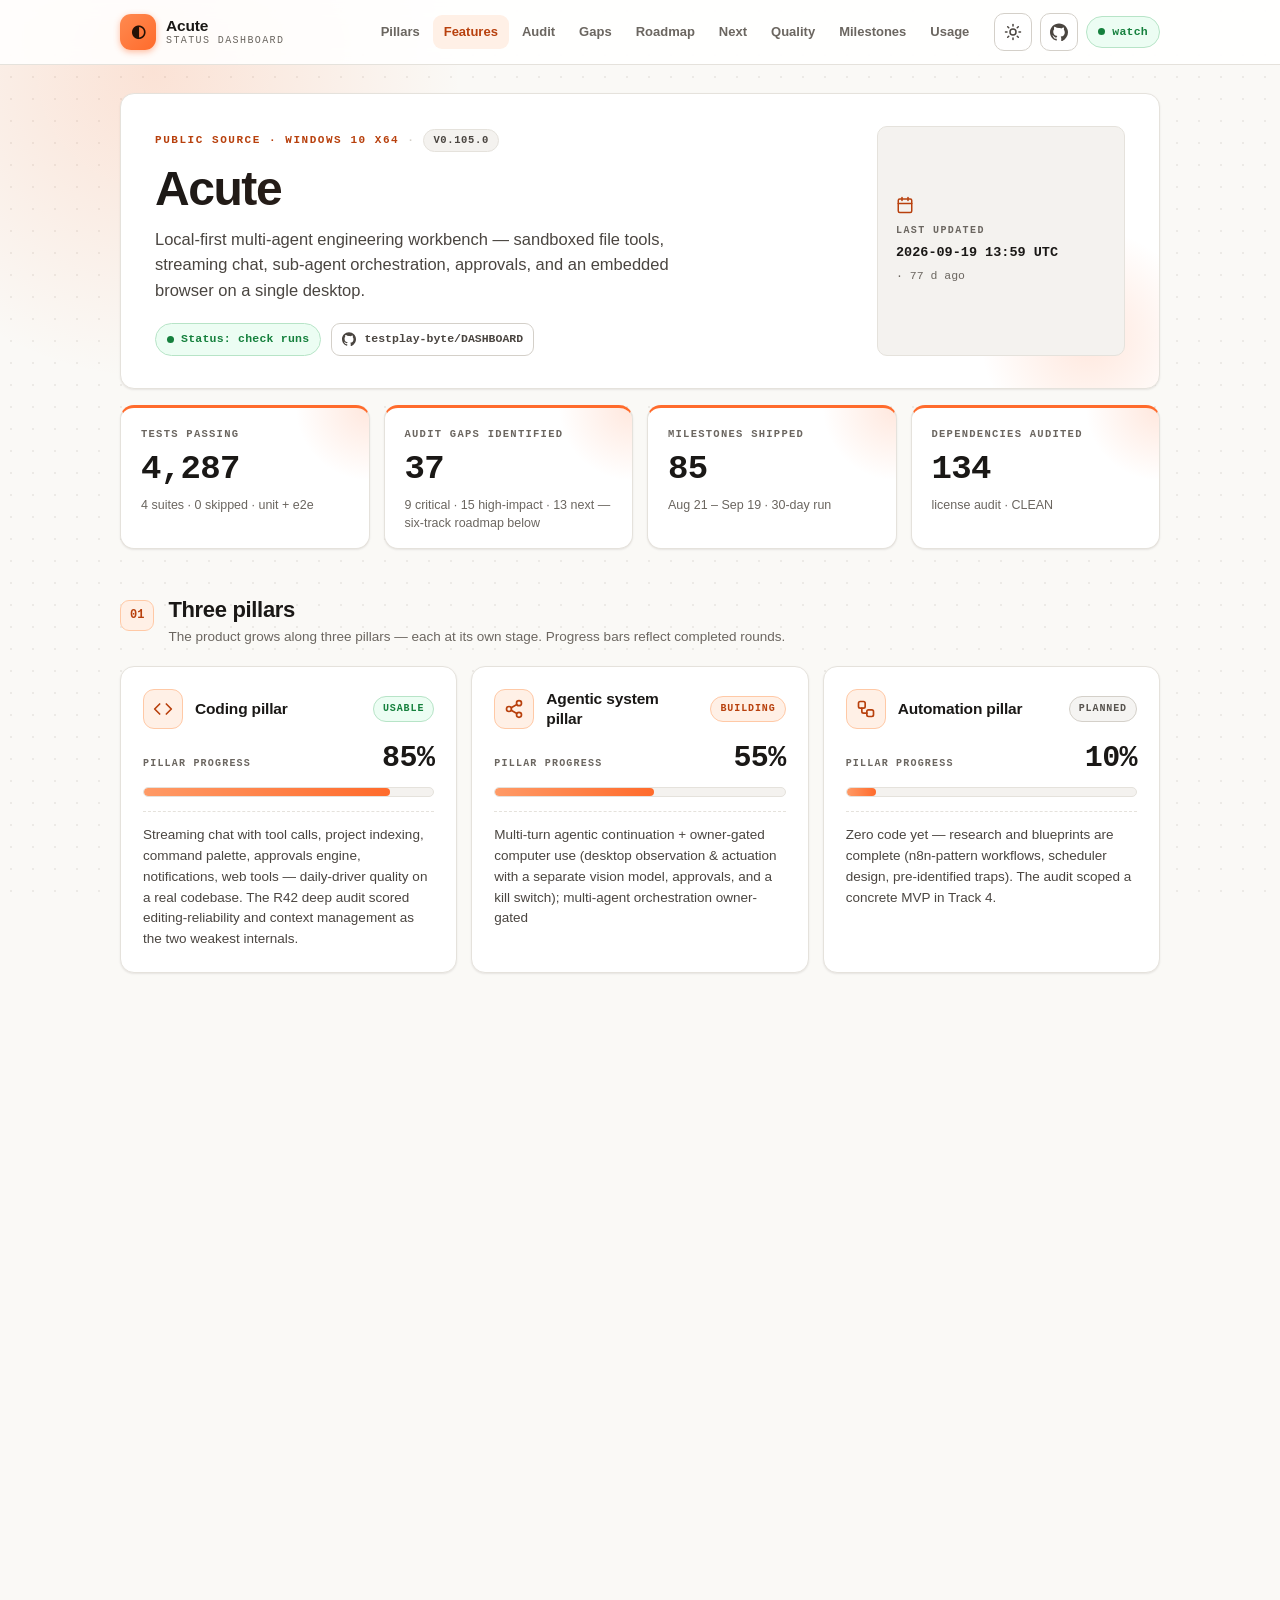
==== index.html @ f4ee9d33 "R109 truth-sync (the plan card): v0.105.0 published — the companion rebuilt in clay (design system v" ====
<!DOCTYPE html>
<html lang="en" data-theme="light">
<head>
<meta charset="utf-8">
<meta name="viewport" content="width=device-width, initial-scale=1">
<title>Acute — status dashboard</title>
<meta name="description" content="Local-first multi-agent engineering workbench — sandboxed file tools, streaming chat, sub-agent orchestration, approvals, and an embedded browser on a single desktop.. Public status: pillars, features, plan, quality metrics, milestones, docs.">
<meta name="color-scheme" content="light dark">
<meta name="theme-color" content="#FF6B2C" media="(prefers-color-scheme: light)">
<meta name="theme-color" content="#0d0c0a" media="(prefers-color-scheme: dark)">
<meta property="og:title" content="Acute — status dashboard">
<meta name="og:description" content="Local-first multi-agent engineering workbench — sandboxed file tools, streaming chat, sub-agent orchestration, approvals, and an embedded browser on a single desktop.. Public status: pillars, features, plan, quality metrics, milestones, docs.">
<meta property="og:type" content="website">
<meta property="og:url" content="https://testplay-byte.github.io/DASHBOARD/">
<link rel="canonical" href="https://testplay-byte.github.io/DASHBOARD/">
<link rel="icon" href="data:image/svg+xml,%3Csvg%20xmlns%3D%22http%3A%2F%2Fwww.w3.org%2F2000%2Fsvg%22%20viewBox%3D%220%200%2064%2064%22%3E%3Crect%20width%3D%2264%22%20height%3D%2264%22%20rx%3D%2214%22%20fill%3D%22%23FF6B2C%22%2F%3E%3Ctext%20x%3D%2232%22%20y%3D%2245%22%20font-family%3D%22Menlo%2C%20Consolas%2C%20monospace%22%20font-size%3D%2234%22%20font-weight%3D%22700%22%20text-anchor%3D%22middle%22%20fill%3D%22%231f130a%22%3E%E2%97%90%3C%2Ftext%3E%3C%2Fsvg%3E">
<link rel="stylesheet" href="assets/style.css?v=20260919t135927929z">
<script>
  // Apply persisted theme before paint to avoid a flash.
  (function () {
    try {
      var stored = localStorage.getItem("acute-theme");
      var prefersDark = window.matchMedia("(prefers-color-scheme: dark)").matches;
      var theme = stored === "dark" || stored === "light" ? stored : (prefersDark ? "dark" : "light");
      document.documentElement.setAttribute("data-theme", theme);
    } catch (_) { /* ignore */ }
    document.documentElement.classList.add("js");
  })();
</script>
</head>
<body id="top">
<a class="skip-link" href="#main">Skip to content</a>

<header class="site-header" role="banner">
  <div class="container header-inner">
    <a class="brand" href="#top" aria-label="Acute — status dashboard, back to top">
      <span class="brand-mark" aria-hidden="true">◐</span>
      <span class="brand-text">
        <span class="brand-name">Acute</span>
        <span class="brand-sub">status dashboard</span>
      </span>
    </a>
    <nav class="site-nav" aria-label="Dashboard sections">
      <a href="#pillars">Pillars</a>
      <a href="#features">Features</a>
      <a href="#audit">Audit</a>
      <a href="#gaps">Gaps</a>
      <a href="#roadmap">Roadmap</a>
      <a href="#next">Next</a>
      <a href="#quality">Quality</a>
      <a href="#milestones">Milestones</a>
      <a href="usage.html">Usage</a>
    </nav>
    <div class="header-actions">
      <button type="button" class="theme-toggle" id="theme-toggle" aria-label="Toggle dark mode" aria-pressed="false" title="Toggle dark mode">
        <svg class="theme-icon theme-icon-sun" viewBox="0 0 24 24" fill="none" stroke="currentColor" stroke-width="2" stroke-linecap="round" stroke-linejoin="round" aria-hidden="true">
          <circle cx="12" cy="12" r="4"/>
          <path d="M12 2v2"/><path d="M12 20v2"/><path d="M4.93 4.93l1.41 1.41"/><path d="M17.66 17.66l1.41 1.41"/><path d="M2 12h2"/><path d="M20 12h2"/><path d="M6.34 17.66l-1.41 1.41"/><path d="M19.07 4.93l-1.41 1.41"/>
        </svg>
        <svg class="theme-icon theme-icon-moon" viewBox="0 0 24 24" fill="none" stroke="currentColor" stroke-width="2" stroke-linecap="round" stroke-linejoin="round" aria-hidden="true">
          <path d="M21 12.79A9 9 0 1 1 11.21 3 7 7 0 0 0 21 12.79z"/>
        </svg>
      </button>
      <a class="github-link" href="https://github.com/testplay-byte/DASHBOARD" target="_blank" rel="noopener noreferrer" aria-label="View source on GitHub">
        <svg viewBox="0 0 24 24" fill="currentColor" aria-hidden="true">
          <path d="M12 .5C5.37.5 0 5.78 0 12.292c0 5.211 3.438 9.63 8.205 11.18.6.111.82-.26.82-.577 0-.285-.01-1.04-.016-2.046-3.338.726-4.043-1.61-4.043-1.61-.546-1.387-1.333-1.756-1.333-1.756-1.09-.745.082-.73.082-.73 1.205.085 1.838 1.237 1.838 1.237 1.07 1.834 2.807 1.304 3.492.997.108-.776.42-1.305.762-1.605-2.665-.305-5.466-1.332-5.466-5.93 0-1.31.47-2.383 1.236-3.221-.124-.303-.535-1.523.117-3.173 0 0 1.008-.323 3.301 1.23A11.51 11.51 0 0 1 12 6.802c1.025.005 2.058.139 3.022.408 2.29-1.553 3.297-1.23 3.297-1.23.653 1.65.242 2.87.119 3.172.77.838 1.234 1.91 1.234 3.221 0 4.61-2.807 5.622-5.48 5.92.43.371.81 1.103.81 2.222 0 1.604-.014 2.898-.014 3.293 0 .32.216.695.825.576C20.565 21.917 24 17.498 24 12.292 24 5.78 18.627.5 12 .5z"/>
        </svg>
      </a>
      <span class="pill pill-ok header-status-pill"><span class="pill-dot" aria-hidden="true"></span>watch</span>
    </div>
  </div>
</header>

<main id="main" class="container main-area">

  <!-- · product hero · -->
  <section class="hero card reveal" aria-labelledby="hero-title">
    <div class="hero-main">
      <div class="hero-eyebrow">
        <span class="hero-availability">Public source · Windows 10 x64</span>
        <span class="hero-dot" aria-hidden="true">·</span>
        <span class="hero-version">v0.105.0</span>
      </div>
      <h1 id="hero-title">Acute</h1>
      <p class="tagline">Local-first multi-agent engineering workbench — sandboxed file tools, streaming chat, sub-agent orchestration, approvals, and an embedded browser on a single desktop.</p>
      <div class="hero-chips">
        <span class="pill pill-ok"><span class="pill-dot" aria-hidden="true"></span>Status: check runs</span>
        <a class="chip chip-link" href="https://github.com/testplay-byte/DASHBOARD" target="_blank" rel="noopener noreferrer">
          <svg class="chip-icon" viewBox="0 0 24 24" fill="currentColor" aria-hidden="true">
            <path d="M12 .5C5.37.5 0 5.78 0 12.292c0 5.211 3.438 9.63 8.205 11.18.6.111.82-.26.82-.577 0-.285-.01-1.04-.016-2.046-3.338.726-4.043-1.61-4.043-1.61-.546-1.387-1.333-1.756-1.333-1.756-1.09-.745.082-.73.082-.73 1.205.085 1.838 1.237 1.838 1.237 1.07 1.834 2.807 1.304 3.492.997.108-.776.42-1.305.762-1.605-2.665-.305-5.466-1.332-5.466-5.93 0-1.31.47-2.383 1.236-3.221-.124-.303-.535-1.523.117-3.173 0 0 1.008-.323 3.301 1.23A11.51 11.51 0 0 1 12 6.802c1.025.005 2.058.139 3.022.408 2.29-1.553 3.297-1.23 3.297-1.23.653 1.65.242 2.87.119 3.172.77.838 1.234 1.91 1.234 3.221 0 4.61-2.807 5.622-5.48 5.92.43.371.81 1.103.81 2.222 0 1.604-.014 2.898-.014 3.293 0 .32.216.695.825.576C20.565 21.917 24 17.498 24 12.292 24 5.78 18.627.5 12 .5z"/>
          </svg>
          testplay-byte/DASHBOARD
        </a>
      </div>
    </div>
    <aside class="updated-box" aria-label="Last updated">
      <svg class="updated-icon" viewBox="0 0 24 24" fill="none" stroke="currentColor" stroke-width="2" stroke-linecap="round" stroke-linejoin="round" aria-hidden="true"><rect width="18" height="18" x="3" y="4" rx="2"/><path d="M16 2v4"/><path d="M8 2v4"/><path d="M3 10h18"/></svg>
      <span class="updated-label">Last updated</span>
      <span class="updated-time">2026-09-19 13:59 UTC</span>
      <span class="updated-relative" id="updated-relative"></span>
    </aside>
  </section>

  <!-- · key numbers · -->
  <section class="stats-grid reveal" aria-label="Key numbers">
      <article class="stat-card card">
        <span class="stat-label">Tests passing</span>
        <span class="stat-value"><span data-count="4287">4287</span></span>
        <span class="stat-sub">4 suites · 0 skipped · unit + e2e</span>
      </article>
      <article class="stat-card card">
        <span class="stat-label">Audit gaps identified</span>
        <span class="stat-value"><span data-count="37">37</span></span>
        <span class="stat-sub">9 critical · 15 high-impact · 13 next — six-track roadmap below</span>
      </article>
      <article class="stat-card card">
        <span class="stat-label">Milestones shipped</span>
        <span class="stat-value"><span data-count="85">85</span></span>
        <span class="stat-sub">Aug 21 – Sep 19 · 30-day run</span>
      </article>
      <article class="stat-card card">
        <span class="stat-label">Dependencies audited</span>
        <span class="stat-value"><span data-count="134">134</span></span>
        <span class="stat-sub">license audit · CLEAN</span>
      </article>
  </section>

  <!-- · 01 pillars · -->
  <section id="pillars" class="section reveal" aria-labelledby="pillars-title">
    <header class="section-head">
      <span class="section-index" aria-hidden="true">01</span>
      <div>
        <h2 id="pillars-title">Three pillars</h2>
        <p class="section-desc">The product grows along three pillars — each at its own stage. Progress bars reflect completed rounds.</p>
      </div>
    </header>
    <div class="pillars-grid">
      <article class="pillar-card card" data-state="usable">
        <div class="pillar-top">
          <span class="pillar-icon"><svg viewBox="0 0 24 24" fill="none" stroke="currentColor" stroke-width="2" stroke-linecap="round" stroke-linejoin="round" aria-hidden="true"><polyline points="16 18 22 12 16 6"/><polyline points="8 6 2 12 8 18"/></svg></span>
          <h3 class="pillar-title">Coding pillar</h3>
          <span class="state-badge state-usable">Usable</span>
        </div>
        <div class="pillar-progress-row">
          <span class="pillar-progress-label">Pillar progress</span>
          <span class="pillar-pct"><span data-count="85">85</span>%</span>
        </div>
        <div class="bar" role="progressbar" aria-valuenow="85" aria-valuemin="0" aria-valuemax="100" aria-label="Coding pillar progress">
          <div class="bar-fill" data-progress="85" style="--w:85%"></div>
        </div>
        <p class="pillar-summary">Streaming chat with tool calls, project indexing, command palette, approvals engine, notifications, web tools — daily-driver quality on a real codebase. The R42 deep audit scored editing-reliability and context management as the two weakest internals.</p>
      </article>
      <article class="pillar-card card" data-state="building">
        <div class="pillar-top">
          <span class="pillar-icon"><svg viewBox="0 0 24 24" fill="none" stroke="currentColor" stroke-width="2" stroke-linecap="round" stroke-linejoin="round" aria-hidden="true"><circle cx="18" cy="5" r="3"/><circle cx="6" cy="12" r="3"/><circle cx="18" cy="19" r="3"/><line x1="8.59" x2="15.42" y1="13.51" y2="17.49"/><line x1="15.41" x2="8.59" y1="6.51" y2="10.49"/></svg></span>
          <h3 class="pillar-title">Agentic system pillar</h3>
          <span class="state-badge state-building">Building</span>
        </div>
        <div class="pillar-progress-row">
          <span class="pillar-progress-label">Pillar progress</span>
          <span class="pillar-pct"><span data-count="55">55</span>%</span>
        </div>
        <div class="bar" role="progressbar" aria-valuenow="55" aria-valuemin="0" aria-valuemax="100" aria-label="Agentic system pillar progress">
          <div class="bar-fill" data-progress="55" style="--w:55%"></div>
        </div>
        <p class="pillar-summary">Multi-turn agentic continuation + owner-gated computer use (desktop observation &amp; actuation with a separate vision model, approvals, and a kill switch); multi-agent orchestration owner-gated</p>
      </article>
      <article class="pillar-card card" data-state="planned">
        <div class="pillar-top">
          <span class="pillar-icon"><svg viewBox="0 0 24 24" fill="none" stroke="currentColor" stroke-width="2" stroke-linecap="round" stroke-linejoin="round" aria-hidden="true"><rect width="8" height="8" x="3" y="3" rx="2"/><path d="M7 11v4a2 2 0 0 0 2 2h4"/><rect width="8" height="8" x="13" y="13" rx="2"/></svg></span>
          <h3 class="pillar-title">Automation pillar</h3>
          <span class="state-badge state-planned">Planned</span>
        </div>
        <div class="pillar-progress-row">
          <span class="pillar-progress-label">Pillar progress</span>
          <span class="pillar-pct"><span data-count="10">10</span>%</span>
        </div>
        <div class="bar" role="progressbar" aria-valuenow="10" aria-valuemin="0" aria-valuemax="100" aria-label="Automation pillar progress">
          <div class="bar-fill" data-progress="10" style="--w:10%"></div>
        </div>
        <p class="pillar-summary">Zero code yet — research and blueprints are complete (n8n-pattern workflows, scheduler design, pre-identified traps). The audit scoped a concrete MVP in Track 4.</p>
      </article>
    </div>
  </section>

  <!-- · 02 features · -->
  <section id="features" class="section reveal" aria-labelledby="features-title">
    <header class="section-head">
      <span class="section-index" aria-hidden="true">02</span>
      <div>
        <h2 id="features-title">Features</h2>
        <p class="section-desc">What shipped in the last rounds — the daily-driver capabilities that are live in the product right now.</p>
      </div>
    </header>
    <div class="features-grid">
      <article class="feature-card card">
        <div class="feature-top">
          <span class="feature-icon"><svg viewBox="0 0 24 24" fill="none" stroke="currentColor" stroke-width="2" stroke-linecap="round" stroke-linejoin="round" aria-hidden="true"><path d="M9 6a3 3 0 1 0 0 6h6a3 3 0 1 0 0-6"/><path d="M9 18a3 3 0 1 1 0-6h6a3 3 0 1 1 0 6"/><line x1="12" y1="6" x2="12" y2="18"/></svg></span>
          <h3 class="feature-title">The launch question (app or site, your choice every run)</h3>
          <span class="feature-status">live</span>
        </div>
        <p class="feature-desc">Since round 56 the launcher asks how you want to work before launching: [1] the packaged desktop app (the window with the embedded browser and the bundled engine) or [2] the site (local servers plus your browser — the launcher opens the address automatically). Enter keeps your last choice, the answer is remembered as the next default, and the app/site commands skip the question. When the desktop engine does not report ready, the launcher shows the engine&#39;s log tail and asks what to do next — retry the app, use the site instead, or keep the app — so a dead engine is never a dead end. The launcher&#39;s self-update now re-runs itself immediately (new launcher logic drives the very session it arrives in), the engine-watch timeout prints the engine&#39;s last output instead of going silent, and the status report names the remembered launch preference plus the engine&#39;s last successful boot.</p>
      </article>
      <article class="feature-card card">
        <div class="feature-top">
          <span class="feature-icon"><svg viewBox="0 0 24 24" fill="none" stroke="currentColor" stroke-width="2" stroke-linecap="round" stroke-linejoin="round" aria-hidden="true"><rect x="3" y="4" width="18" height="16" rx="2"/><path d="M3 9h18"/><circle cx="6.5" cy="6.5" r="0.6" fill="currentColor"/><circle cx="9" cy="6.5" r="0.6" fill="currentColor"/></svg></span>
          <h3 class="feature-title">Embedded browser</h3>
          <span class="feature-status">live</span>
        </div>
        <p class="feature-desc">A real Chromium browser inside the app: since round 50 every browser tab is a WebView2 child webview hosted in the main window — no proxy, no tickets, full CSS/JS, one shared profile so logins survive restarts — and since round 51 the desktop app itself installs in one click (the launcher downloads the CI-built NSIS installer, seeds the API keys into the Windows secure store, and launches it), so the native engine finally runs on the owner&#39;s machine with a visible engine badge and an automatic proxy fallback. The sidecar-proxy renderer remains the outside-the-shell fallback. Viewport presets 375→1920 + custom + zoom + rotate; the agent&#39;s browser_control tool shares the same state.</p>
      </article>
      <article class="feature-card card">
        <div class="feature-top">
          <span class="feature-icon"><svg viewBox="0 0 24 24" fill="none" stroke="currentColor" stroke-width="2" stroke-linecap="round" stroke-linejoin="round" aria-hidden="true"><rect x="3" y="4" width="18" height="16" rx="2"/><line x1="15" y1="4" x2="15" y2="20"/><line x1="3" y1="9" x2="15" y2="9"/><line x1="3" y1="13" x2="15" y2="13"/><line x1="3" y1="17" x2="15" y2="17"/></svg></span>
          <h3 class="feature-title">Right-sidebar tabs</h3>
          <span class="feature-status">live</span>
        </div>
        <p class="feature-desc">File viewer · Browser · Terminal · Sub-agents — a browser-style tab strip with per-session state and bounds-safe popovers; the Sub-agents panel renders phase cards (task → activity → files → report) with a live timeline and a failed banner + retry.</p>
      </article>
      <article class="feature-card card">
        <div class="feature-top">
          <span class="feature-icon"><svg viewBox="0 0 24 24" fill="none" stroke="currentColor" stroke-width="2" stroke-linecap="round" stroke-linejoin="round" aria-hidden="true"><path d="M6 8a6 6 0 0 1 12 0c0 7 3 9 3 9H3s3-2 3-9"/><path d="M10.3 21a1.94 1.94 0 0 0 3.4 0"/></svg></span>
          <h3 class="feature-title">Notifications, everywhere</h3>
          <span class="feature-status">live</span>
        </div>
        <p class="feature-desc">Notification center with bell + unread badge, SSE stream, desktop notifications when hidden, and Web Push to a closed window via a service worker.</p>
      </article>
      <article class="feature-card card">
        <div class="feature-top">
          <span class="feature-icon"><svg viewBox="0 0 24 24" fill="none" stroke="currentColor" stroke-width="2" stroke-linecap="round" stroke-linejoin="round" aria-hidden="true"><circle cx="12" cy="8" r="3"/><circle cx="5" cy="18" r="3"/><circle cx="19" cy="18" r="3"/><line x1="10.5" y1="10" x2="6.5" y2="16"/><line x1="13.5" y1="10" x2="17.5" y2="16"/></svg></span>
          <h3 class="feature-title">Sub-agent live streaming</h3>
          <span class="feature-status">live</span>
        </div>
        <p class="feature-desc">Multi-turn delegation with per-child sessions, live forwarded tokens (raw thinking + text streamed as they generate), the full live todo checklist, a centered stats footer (time, tokens up/down, tok/s, model), retry-from-event-log recovery, atomic concurrency slots, and per-provider key pools.</p>
      </article>
      <article class="feature-card card">
        <div class="feature-top">
          <span class="feature-icon"><svg viewBox="0 0 24 24" fill="none" stroke="currentColor" stroke-width="2" stroke-linecap="round" stroke-linejoin="round" aria-hidden="true"><path d="M12 22s8-4 8-10V5l-8-3-8 3v7c0 6 8 10 8 10z"/><path d="m9 12 2 2 4-4"/></svg></span>
          <h3 class="feature-title">Approvals engine v1</h3>
          <span class="feature-status">live</span>
        </div>
        <p class="feature-desc">Layered policy (blocked → destructive → safelist → confirm), interactive Allow once / Always allow / Deny, 120s fail-closed timeout, compound-command guard.</p>
      </article>
      <article class="feature-card card">
        <div class="feature-top">
          <span class="feature-icon"><svg viewBox="0 0 24 24" fill="none" stroke="currentColor" stroke-width="2" stroke-linecap="round" stroke-linejoin="round" aria-hidden="true"><path d="M9 6a3 3 0 1 0 0 6h6a3 3 0 1 0 0-6"/><path d="M9 18a3 3 0 1 1 0-6h6a3 3 0 1 1 0 6"/><line x1="12" y1="6" x2="12" y2="18"/></svg></span>
          <h3 class="feature-title">Command palette ⌘K</h3>
          <span class="feature-status">live</span>
        </div>
        <p class="feature-desc">Symbol-search and file-open via Ctrl/Cmd-K with grep options (case-sensitive, whole-word, file glob, max results).</p>
      </article>
      <article class="feature-card card">
        <div class="feature-top">
          <span class="feature-icon"><svg viewBox="0 0 24 24" fill="none" stroke="currentColor" stroke-width="2" stroke-linecap="round" stroke-linejoin="round" aria-hidden="true"><path d="M4 6h2v12H4z"/><path d="M7 9h13"/><path d="M7 13h13"/><path d="M7 17h13"/><path d="M7 6h6"/></svg></span>
          <h3 class="feature-title">Project indexing</h3>
          <span class="feature-status">live</span>
        </div>
        <p class="feature-desc">Symbol index + index tool — 318 files / 2 384 symbols indexed in 124 ms on the demo battery; codebase summary injected into every turn.</p>
      </article>
      <article class="feature-card card">
        <div class="feature-top">
          <span class="feature-icon"><svg viewBox="0 0 24 24" fill="none" stroke="currentColor" stroke-width="2" stroke-linecap="round" stroke-linejoin="round" aria-hidden="true"><circle cx="12" cy="12" r="10"/><line x1="2" y1="12" x2="22" y2="12"/><path d="M12 2a15.3 15.3 0 0 1 4 10 15.3 15.3 0 0 1-4 10 15.3 15.3 0 0 1-4-10 15.3 15.3 0 0 1 4-10z"/></svg></span>
          <h3 class="feature-title">Web tools</h3>
          <span class="feature-status">live</span>
        </div>
        <p class="feature-desc">web_fetch (real fetch, HTML-to-text, caps) + web_search — currently knowledge-search backed; the real search backend is Decision 1.</p>
      </article>
      <article class="feature-card card">
        <div class="feature-top">
          <span class="feature-icon"><svg viewBox="0 0 24 24" fill="none" stroke="currentColor" stroke-width="2" stroke-linecap="round" stroke-linejoin="round" aria-hidden="true"><path d="M3 12h4l3-8 4 16 3-8h4"/></svg></span>
          <h3 class="feature-title">Streaming chat</h3>
          <span class="feature-status">live</span>
        </div>
        <p class="feature-desc">SSE text deltas + interleaved tool calls + thinking blocks + per-reply usage stats; turns complete in the background and notify when you&#39;re away. The composer carries permission modes, thinking levels, a provider→model flyout picker, and a context donut with main/sub-agent/combined session stats; the runtime guards against no-progress loops (nudge at 3 identical calls, honest stop at 5) and the prompt teaches understand-first, fewest-steps execution.</p>
      </article>
      <article class="feature-card card">
        <div class="feature-top">
          <span class="feature-icon"><svg viewBox="0 0 24 24" fill="none" stroke="currentColor" stroke-width="2" stroke-linecap="round" stroke-linejoin="round" aria-hidden="true"><circle cx="12" cy="8" r="3"/><circle cx="5" cy="18" r="3"/><circle cx="19" cy="18" r="3"/><line x1="10.5" y1="10" x2="6.5" y2="16"/><line x1="13.5" y1="10" x2="17.5" y2="16"/></svg></span>
          <h3 class="feature-title">Background turns + stop</h3>
          <span class="feature-status">live</span>
        </div>
        <p class="feature-desc">Client disconnects no longer abort the turn — it completes, persists, and pushes a notification; an explicit stop endpoint returns a distinct aborted outcome.</p>
      </article>
      <article class="feature-card card">
        <div class="feature-top">
          <span class="feature-icon"><svg viewBox="0 0 24 24" fill="none" stroke="currentColor" stroke-width="2" stroke-linecap="round" stroke-linejoin="round" aria-hidden="true"><path d="M12 22c5.523 0 10-4.477 10-10S17.523 2 12 2 2 6.477 2 12s4.477 10 10 10z"/><path d="m9 12 2 2 4-4"/></svg></span>
          <h3 class="feature-title">Checkpoint snapshots</h3>
          <span class="feature-status">live</span>
        </div>
        <p class="feature-desc">Every write/edit/delete records before+after content; real unified diffs in the chat; 30-day retention. (The restore button arrives in Track 2.)</p>
      </article>
      <article class="feature-card card">
        <div class="feature-top">
          <span class="feature-icon"><svg viewBox="0 0 24 24" fill="none" stroke="currentColor" stroke-width="2" stroke-linecap="round" stroke-linejoin="round" aria-hidden="true"><path d="M14 2H6a2 2 0 0 0-2 2v16a2 2 0 0 0 2 2h12a2 2 0 0 0 2-2V8z"/><polyline points="14 2 14 8 20 8"/><line x1="8" y1="13" x2="16" y2="13"/><line x1="8" y1="17" x2="13" y2="17"/></svg></span>
          <h3 class="feature-title">Per-project rules files</h3>
          <span class="feature-status">live</span>
        </div>
        <p class="feature-desc">Rules files in the project folder are auto-loaded into every turn&#39;s system prompt — a genuine agent-rules analog, file-based for now.</p>
      </article>
      <article class="feature-card card">
        <div class="feature-top">
          <span class="feature-icon"><svg viewBox="0 0 24 24" fill="none" stroke="currentColor" stroke-width="2" stroke-linecap="round" stroke-linejoin="round" aria-hidden="true"><path d="M3 12h4l3-8 4 16 3-8h4"/></svg></span>
          <h3 class="feature-title">Free-model catalog + fallback chain</h3>
          <span class="feature-status">live</span>
        </div>
        <p class="feature-desc">46-entry typed catalog (18 free models; default glm-5.2:free) after the old default died upstream. A persisted Free-only/All filter is shared by Settings, the chat picker, and the sub-agent picker; requests on free models carry a provider-side fallback (primary + openrouter/free) verified live through a 429 storm.</p>
      </article>
      <article class="feature-card card">
        <div class="feature-top">
          <span class="feature-icon"><svg viewBox="0 0 24 24" fill="none" stroke="currentColor" stroke-width="2" stroke-linecap="round" stroke-linejoin="round" aria-hidden="true"><circle cx="12" cy="8" r="3"/><circle cx="5" cy="18" r="3"/><circle cx="19" cy="18" r="3"/><line x1="10.5" y1="10" x2="6.5" y2="16"/><line x1="13.5" y1="10" x2="17.5" y2="16"/></svg></span>
          <h3 class="feature-title">Sub-agent provider settings (temporary)</h3>
          <span class="feature-status">live</span>
        </div>
        <p class="feature-desc">A dedicated Settings tab (explicitly temporary): OpenRouter key slots isolated from the main key (pool slots 2–4) and a tool-capable, free-first sub-agent model override applied to every delegated child turn.</p>
      </article>
      <article class="feature-card card">
        <div class="feature-top">
          <span class="feature-icon"><svg viewBox="0 0 24 24" fill="none" stroke="currentColor" stroke-width="2" stroke-linecap="round" stroke-linejoin="round" aria-hidden="true"><line x1="5" y1="12" x2="19" y2="12"/><polyline points="12 5 19 12 12 19"/></svg></span>
          <h3 class="feature-title">Failed-turn error cards + retry</h3>
          <span class="feature-status">live</span>
        </div>
        <p class="feature-desc">Failed turns persist a turn.error event (survives reload) and surface a live error card — model, reason, timestamp, Retry and Copy-details. Abnormal stream disconnects are detected client-side; a deliberate stop is never an error.</p>
      </article>
      <article class="feature-card card">
        <div class="feature-top">
          <span class="feature-icon"><svg viewBox="0 0 24 24" fill="none" stroke="currentColor" stroke-width="2" stroke-linecap="round" stroke-linejoin="round" aria-hidden="true"><rect x="3" y="4" width="18" height="16" rx="2"/><line x1="15" y1="4" x2="15" y2="20"/><line x1="3" y1="9" x2="15" y2="9"/><line x1="3" y1="13" x2="15" y2="13"/><line x1="3" y1="17" x2="15" y2="17"/></svg></span>
          <h3 class="feature-title">Chat geometry engine</h3>
          <span class="feature-status">live</span>
        </div>
        <p class="feature-desc">The chat panel fills its column at every width with a readable 1080px centered column and zero horizontal scrollbars from 700 to 2560px; the right sidebar yields smoothly below the 480px chat floor (the earlier cap regression removed).</p>
      </article>
      <article class="feature-card card">
        <div class="feature-top">
          <span class="feature-icon"><svg viewBox="0 0 24 24" fill="none" stroke="currentColor" stroke-width="2" stroke-linecap="round" stroke-linejoin="round" aria-hidden="true"><path d="M9 6a3 3 0 1 0 0 6h6a3 3 0 1 0 0-6"/><path d="M9 18a3 3 0 1 1 0-6h6a3 3 0 1 1 0 6"/><line x1="12" y1="6" x2="12" y2="18"/></svg></span>
          <h3 class="feature-title">Agent memory system</h3>
          <span class="feature-status">live</span>
        </div>
        <p class="feature-desc">Persistent per-project memory: memory_save / memory_recall / memory_list tools, a digest auto-injected into every turn&#39;s prompt (proved live: a no-tools turn recalled a saved decision), and a right-sidebar Memory tab with kind chips and delete.</p>
      </article>
      <article class="feature-card card">
        <div class="feature-top">
          <span class="feature-icon"><svg viewBox="0 0 24 24" fill="none" stroke="currentColor" stroke-width="2" stroke-linecap="round" stroke-linejoin="round" aria-hidden="true"><circle cx="12" cy="12" r="10"/><line x1="2" y1="12" x2="22" y2="12"/><path d="M12 2a15.3 15.3 0 0 1 4 10 15.3 15.3 0 0 1-4 10 15.3 15.3 0 0 1-4-10 15.3 15.3 0 0 1 4-10z"/></svg></span>
          <h3 class="feature-title">Real web search</h3>
          <span class="feature-status">live</span>
        </div>
        <p class="feature-desc">web_search now queries the real web via DuckDuckGo (html + lite endpoints, ad/self-link filtering, uddg redirect unwrapping) with an honest MediaWiki fallback — live-verified in-turn with 8 real results.</p>
      </article>
      <article class="feature-card card">
        <div class="feature-top">
          <span class="feature-icon"><svg viewBox="0 0 24 24" fill="none" stroke="currentColor" stroke-width="2" stroke-linecap="round" stroke-linejoin="round" aria-hidden="true"><rect x="3" y="4" width="18" height="16" rx="2"/><line x1="15" y1="4" x2="15" y2="20"/><line x1="3" y1="9" x2="15" y2="9"/><line x1="3" y1="13" x2="15" y2="13"/><line x1="3" y1="17" x2="15" y2="17"/></svg></span>
          <h3 class="feature-title">Session search · fork · revert</h3>
          <span class="feature-status">live</span>
        </div>
        <p class="feature-desc">Full-text search across session titles AND chat history (?q=), one-click fork (copies the whole event log to a new top-level session), and revert-to-message with a confirm dialog (truncates the event log and appends a marker).</p>
      </article>
      <article class="feature-card card">
        <div class="feature-top">
          <span class="feature-icon"><svg viewBox="0 0 24 24" fill="none" stroke="currentColor" stroke-width="2" stroke-linecap="round" stroke-linejoin="round" aria-hidden="true"><polyline points="4 17 10 11 4 5"/><line x1="12" x2="20" y1="19" y2="19"/></svg></span>
          <h3 class="feature-title">Streaming terminal</h3>
          <span class="feature-status">live</span>
        </div>
        <p class="feature-desc">The right-sidebar terminal streams stdout/stderr chunks live over SSE with heartbeats, a Stop button, exit-code footers (green/red), shrink-only timeout/output-cap overrides, and an automatic sync-route fallback.</p>
      </article>
      <article class="feature-card card">
        <div class="feature-top">
          <span class="feature-icon"><svg viewBox="0 0 24 24" fill="none" stroke="currentColor" stroke-width="2" stroke-linecap="round" stroke-linejoin="round" aria-hidden="true"><path d="M9 6a3 3 0 1 0 0 6h6a3 3 0 1 0 0-6"/><path d="M9 18a3 3 0 1 1 0-6h6a3 3 0 1 1 0 6"/><line x1="12" y1="6" x2="12" y2="18"/></svg></span>
          <h3 class="feature-title">Sub-agent keys auto-provisioned</h3>
          <span class="feature-status">live</span>
        </div>
        <p class="feature-desc">The launcher reads three optional sub-agent pool keys from its local credentials file (auto-appends them if missing), distributes them to the OS secure stores, and injects pool slots 2/3/4 — the Sub-agents settings tab shows them with zero manual pasting.</p>
      </article>
      <article class="feature-card card">
        <div class="feature-top">
          <span class="feature-icon"><svg viewBox="0 0 24 24" fill="none" stroke="currentColor" stroke-width="2" stroke-linecap="round" stroke-linejoin="round" aria-hidden="true"><path d="M12 22s8-4 8-10V5l-8-3-8 3v7c0 6 8 10 8 10z"/><path d="m9 12 2 2 4-4"/></svg></span>
          <h3 class="feature-title">Security round: audit P0-3/4/5 closed</h3>
          <span class="feature-status">live</span>
        </div>
        <p class="feature-desc">Spawned children get an allowlist environment and never inherit the provider keys; auto-approved commands are contained to the project root (reading outside it now asks first); web fetches pass a host gate (default doc/source allowlist + per-project always-allow hosts, interactive approval) and search queries are secret-scrubbed before leaving the machine — each control live-verified through a real model turn.</p>
      </article>
      <article class="feature-card card">
        <div class="feature-top">
          <span class="feature-icon"><svg viewBox="0 0 24 24" fill="none" stroke="currentColor" stroke-width="2" stroke-linecap="round" stroke-linejoin="round" aria-hidden="true"><polyline points="4 17 10 11 4 5"/><line x1="12" x2="20" y1="19" y2="19"/></svg></span>
          <h3 class="feature-title">Interactive terminal sessions</h3>
          <span class="feature-status">live</span>
        </div>
        <p class="feature-desc">Persistent shells per project: a real PTY engine (node-pty, pure-Node pipe fallback), a Run | Shell mode toggle with command history, live streaming with backlog replay for late viewers, idle reaping and per-project caps — shells never inherit secrets and never outlive the app.</p>
      </article>
      <article class="feature-card card">
        <div class="feature-top">
          <span class="feature-icon"><svg viewBox="0 0 24 24" fill="none" stroke="currentColor" stroke-width="2" stroke-linecap="round" stroke-linejoin="round" aria-hidden="true"><path d="M14 2H6a2 2 0 0 0-2 2v16a2 2 0 0 0 2 2h12a2 2 0 0 0 2-2V8z"/><polyline points="14 2 14 8 20 8"/><line x1="8" y1="13" x2="16" y2="13"/><line x1="8" y1="17" x2="13" y2="17"/></svg></span>
          <h3 class="feature-title">Packaging v2: the installable desktop app</h3>
          <span class="feature-status">live</span>
        </div>
        <p class="feature-desc">The app version is single-sourced across all four manifests and gated in CI (0.51.0 today); a Keep-a-Changelog changelog spans 0.37→0.51. The release workflow now builds TWO artifacts on version tags: the CRLF-verified launcher kit, and — new in round 51 — a Windows NSIS installer (ACUTE-CODE_&lt;v&gt;_x64-setup.exe, per-user, no admin) bundling a pinned Node 24 runtime and the staged agent sidecar, proven bootable before shipping; the launcher installs it silently and seeds the owner&#39;s API keys into the Windows secure store.</p>
      </article>
      <article class="feature-card card">
        <div class="feature-top">
          <span class="feature-icon"><svg viewBox="0 0 24 24" fill="none" stroke="currentColor" stroke-width="2" stroke-linecap="round" stroke-linejoin="round" aria-hidden="true"><rect x="3" y="4" width="18" height="16" rx="2"/><line x1="15" y1="4" x2="15" y2="20"/><line x1="3" y1="9" x2="15" y2="9"/><line x1="3" y1="13" x2="15" y2="13"/><line x1="3" y1="17" x2="15" y2="17"/></svg></span>
          <h3 class="feature-title">Session manager reachable + mobile drawer</h3>
          <span class="feature-status">live</span>
        </div>
        <p class="feature-desc">The VLM verification pass found the session search/fork screen had shipped unrouted — unreachable at any size — and that phones had no navigation drawer at all (69px of content at 375px). Both fixed: the screen is live with sidebar navigation, and below desktop widths the sidebar is an overlay drawer (351px of content, auto-closing).</p>
      </article>
      <article class="feature-card card">
        <div class="feature-top">
          <span class="feature-icon"><svg viewBox="0 0 24 24" fill="none" stroke="currentColor" stroke-width="2" stroke-linecap="round" stroke-linejoin="round" aria-hidden="true"><path d="M4 6h2v12H4z"/><path d="M7 9h13"/><path d="M7 13h13"/><path d="M7 17h13"/><path d="M7 6h6"/></svg></span>
          <h3 class="feature-title">Context compaction</h3>
          <span class="feature-status">live</span>
        </div>
        <p class="feature-desc">Long sessions no longer silently drop their history: when the context window overflows, the model itself summarizes the over-budget part into a dense briefing (task, decisions, files, errors, open steps) that becomes part of the session — fork and revert keep working, the summary is reused until the next overflow, and a summarizer failure falls back to the old trim instead of failing the turn.</p>
      </article>
      <article class="feature-card card">
        <div class="feature-top">
          <span class="feature-icon"><svg viewBox="0 0 24 24" fill="none" stroke="currentColor" stroke-width="2" stroke-linecap="round" stroke-linejoin="round" aria-hidden="true"><path d="M9 6a3 3 0 1 0 0 6h6a3 3 0 1 0 0-6"/><path d="M9 18a3 3 0 1 1 0-6h6a3 3 0 1 1 0 6"/><line x1="12" y1="6" x2="12" y2="18"/></svg></span>
          <h3 class="feature-title">Relevance-ranked agent memory</h3>
          <span class="feature-status">live</span>
        </div>
        <p class="feature-desc">Memory recall now scores results by multi-token relevance (content-match strength, kind, importance and recency) instead of plain substring order; the digest injected into every turn ranks durable decisions above casual notes; and re-saving a known fact refreshes the existing memory instead of duplicating it — verified live through real model turns.</p>
      </article>
      <article class="feature-card card">
        <div class="feature-top">
          <span class="feature-icon"><svg viewBox="0 0 24 24" fill="none" stroke="currentColor" stroke-width="2" stroke-linecap="round" stroke-linejoin="round" aria-hidden="true"><line x1="5" y1="12" x2="19" y2="12"/><polyline points="12 5 19 12 12 19"/></svg></span>
          <h3 class="feature-title">One-click file restore from checkpoints</h3>
          <span class="feature-status">live</span>
        </div>
        <p class="feature-desc">Every file-diff card now carries a Restore action (with confirmation) that reverts the file on disk to its pre-edit content — the restore backend existed since the first checkpoint system but had no UI caller for 21 rounds. A load-order race that could permanently hide the recorded snapshot on the first diff card was fixed along the way.</p>
      </article>
      <article class="feature-card card">
        <div class="feature-top">
          <span class="feature-icon"><svg viewBox="0 0 24 24" fill="none" stroke="currentColor" stroke-width="2" stroke-linecap="round" stroke-linejoin="round" aria-hidden="true"><rect x="3" y="4" width="18" height="16" rx="2"/><path d="M3 9h18"/><circle cx="6.5" cy="6.5" r="0.6" fill="currentColor"/><circle cx="9" cy="6.5" r="0.6" fill="currentColor"/></svg></span>
          <h3 class="feature-title">Browser cookies that survive restarts</h3>
          <span class="feature-status">live</span>
        </div>
        <p class="feature-desc">The embedded browser keeps cookies in the project database (parsed per the cookie spec, replayed and refreshed on every redirect hop), so logged-in sessions survive an app restart. Cookie values never reach logs, tool output, or the agent; cookies from the user&#39;s own browser can&#39;t be smuggled through; jars are kept per project profile.</p>
      </article>
      <article class="feature-card card">
        <div class="feature-top">
          <span class="feature-icon"><svg viewBox="0 0 24 24" fill="none" stroke="currentColor" stroke-width="2" stroke-linecap="round" stroke-linejoin="round" aria-hidden="true"><path d="M9 6a3 3 0 1 0 0 6h6a3 3 0 1 0 0-6"/><path d="M9 18a3 3 0 1 1 0-6h6a3 3 0 1 1 0 6"/><line x1="12" y1="6" x2="12" y2="18"/></svg></span>
          <h3 class="feature-title">One provider API layer</h3>
          <span class="feature-status">live</span>
        </div>
        <p class="feature-desc">All provider management — CRUD, API keys, key-pool slots, connection tests, per-provider model configs, the catalog — now lives in a single typed client layer every screen shares. The settings tab&#39;s private HTTP plumbing (a third parallel copy) and a dead legacy tab behind it were deleted in the same sweep. Disabling a provider genuinely stops its turns now: an honest &#39;enable it in Settings&#39; refusal instead of quietly proceeding.</p>
      </article>
      <article class="feature-card card">
        <div class="feature-top">
          <span class="feature-icon"><svg viewBox="0 0 24 24" fill="none" stroke="currentColor" stroke-width="2" stroke-linecap="round" stroke-linejoin="round" aria-hidden="true"><path d="M12 22c5.523 0 10-4.477 10-10S17.523 2 12 2 2 6.477 2 12s4.477 10 10 10z"/><path d="m9 12 2 2 4-4"/></svg></span>
          <h3 class="feature-title">Key + model-scoped connection tests</h3>
          <span class="feature-status">live</span>
        </div>
        <p class="feature-desc">The connection test can target the primary key or any key-pool slot, optionally with a concrete model — a real one-token probe with measured latency instead of a bare reachability ping. Failures are reported as the provider sees them: an empty slot says so, a wrong key reads &#39;User not found&#39;, a throttled free model reports 429. Adding a pool slot no longer silently overwrites an occupied slot when earlier slots have gaps.</p>
      </article>
      <article class="feature-card card">
        <div class="feature-top">
          <span class="feature-icon"><svg viewBox="0 0 24 24" fill="none" stroke="currentColor" stroke-width="2" stroke-linecap="round" stroke-linejoin="round" aria-hidden="true"><path d="M4 6h2v12H4z"/><path d="M7 9h13"/><path d="M7 13h13"/><path d="M7 17h13"/><path d="M7 6h6"/></svg></span>
          <h3 class="feature-title">One served model catalog</h3>
          <span class="feature-status">live</span>
        </div>
        <p class="feature-desc">Every model picker — sub-agents, the agent form, the connection-test selector — now reads the backend&#39;s served catalog (46 models, free-first, tool and vision capability flags) instead of each screen keeping its own hand-copied list. New models appear everywhere at once; a deleted upstream model can no longer linger in one screen&#39;s stale copy. The agent form also lists custom providers and suggests known ids while still accepting free text.</p>
      </article>
      <article class="feature-card card">
        <div class="feature-top">
          <span class="feature-icon"><svg viewBox="0 0 24 24" fill="none" stroke="currentColor" stroke-width="2" stroke-linecap="round" stroke-linejoin="round" aria-hidden="true"><path d="M12 22s8-4 8-10V5l-8-3-8 3v7c0 6 8 10 8 10z"/><path d="m9 12 2 2 4-4"/></svg></span>
          <h3 class="feature-title">Launcher ships zero key material</h3>
          <span class="feature-status">live</span>
        </div>
        <p class="feature-desc">The launcher template is a clean paste zone: two required lines, three clearly-optional sub-agent slots, every value a placeholder — the live keys it had shipped since round 44 are gone, and the launcher never writes key values. Scrubbing the baked-in defaults exposed and fixed a three-round-old parser bug that had silently ignored the owner&#39;s own pool-key values; a raw-key-reading API route with zero callers was removed in the same round.</p>
      </article>
      <article class="feature-card card">
        <div class="feature-top">
          <span class="feature-icon"><svg viewBox="0 0 24 24" fill="none" stroke="currentColor" stroke-width="2" stroke-linecap="round" stroke-linejoin="round" aria-hidden="true"><circle cx="12" cy="8" r="3"/><circle cx="5" cy="18" r="3"/><circle cx="19" cy="18" r="3"/><line x1="10.5" y1="10" x2="6.5" y2="16"/><line x1="13.5" y1="10" x2="17.5" y2="16"/></svg></span>
          <h3 class="feature-title">Sub-agents at near-main-agent parity</h3>
          <span class="feature-status">live</span>
        </div>
        <p class="feature-desc">A sub-agent delegated from a live chat can now do what the main agent can: when it hits a needs-approval action (a non-read-only command, a web fetch outside the trusted hosts), it pauses and ASKS — the approval card appears in the parent chat labelled with the sub-agent&#39;s code and role, and the decision releases it. Every sub-agent carries a short code (like S23I) on the chat cards, the tab picker and its tab; the Delegated card lists each running child live and clicking one opens it; the sub-agent view is a real chat transcript — task, replies, tool calls with results, todo progress — with a per-second clock. Stopping the parent also stops its children; background retries still fail closed instead of hanging.</p>
      </article>
      <article class="feature-card card">
        <div class="feature-top">
          <span class="feature-icon"><svg viewBox="0 0 24 24" fill="none" stroke="currentColor" stroke-width="2" stroke-linecap="round" stroke-linejoin="round" aria-hidden="true"><rect x="3" y="4" width="18" height="16" rx="2"/><line x1="15" y1="4" x2="15" y2="20"/><line x1="3" y1="9" x2="15" y2="9"/><line x1="3" y1="13" x2="15" y2="13"/><line x1="3" y1="17" x2="15" y2="17"/></svg></span>
          <h3 class="feature-title">A real files explorer</h3>
          <span class="feature-status">live</span>
        </div>
        <p class="feature-desc">The Files action in the working sidebar opens a two-pane explorer: the project tree on the left (folders expand, files open on click, per-type icons) and the file&#39;s contents on the right — markdown rendered, code with line numbers and syntax colors, breadcrumb path. A Search button keeps the command-palette flow reachable, the tree collapses for narrow widths, and loading and error states are honest with retry.</p>
      </article>
      <article class="feature-card card">
        <div class="feature-top">
          <span class="feature-icon"><svg viewBox="0 0 24 24" fill="none" stroke="currentColor" stroke-width="2" stroke-linecap="round" stroke-linejoin="round" aria-hidden="true"><path d="M9 6a3 3 0 1 0 0 6h6a3 3 0 1 0 0-6"/><path d="M9 18a3 3 0 1 1 0-6h6a3 3 0 1 1 0 6"/><line x1="12" y1="6" x2="12" y2="18"/></svg></span>
          <h3 class="feature-title">The modern always-on-top folder picker</h3>
          <span class="feature-status">live</span>
        </div>
        <p class="feature-desc">Browsing for a project folder now opens the modern File-Explorer-style Windows picker — and it appears ON TOP of your windows instead of hiding behind them — both in the launcher/browser setup and in the desktop app. The old-style tree dialog remains only as a fallback if the modern one cannot load; both pickers fail honestly with an error line.</p>
      </article>
      <article class="feature-card card">
        <div class="feature-top">
          <span class="feature-icon"><svg viewBox="0 0 24 24" fill="none" stroke="currentColor" stroke-width="2" stroke-linecap="round" stroke-linejoin="round" aria-hidden="true"><polyline points="4 17 10 11 4 5"/><line x1="12" x2="20" y1="19" y2="19"/></svg></span>
          <h3 class="feature-title">Background jobs — commands that outlive their tool call</h3>
          <span class="feature-status">live</span>
        </div>
        <p class="feature-desc">When run_command launches something detached (Windows `start /B`, Unix `&amp;`, nohup), the call returns immediately with a job id and polling instructions instead of hanging on a pipe-holding grandchild — the exact 10-minute stall the owner reported. job_status lists/inspects every tracked job with its live output tail and log-file tail; job_stop kills it (process tree, process group, or command-line match); a hard watchdog tree-kills any command whose shell never exits within the timeout. The Terminal panel gained a Background-jobs view with live status and a Stop button per job.</p>
      </article>
      <article class="feature-card card">
        <div class="feature-top">
          <span class="feature-icon"><svg viewBox="0 0 24 24" fill="none" stroke="currentColor" stroke-width="2" stroke-linecap="round" stroke-linejoin="round" aria-hidden="true"><circle cx="12" cy="8" r="3"/><circle cx="5" cy="18" r="3"/><circle cx="19" cy="18" r="3"/><line x1="10.5" y1="10" x2="6.5" y2="16"/><line x1="13.5" y1="10" x2="17.5" y2="16"/></svg></span>
          <h3 class="feature-title">Sub-agents are stoppable and supervised</h3>
          <span class="feature-status">live</span>
        </div>
        <p class="feature-desc">The Stop control now works on sub-agents exactly like the main agent — a Stop button on the sub-agent panel header aborts just that child, and the parent agent receives an honest &#39;sub-agent was stopped by the owner&#39; report instead of a silent hang. While a child runs, a supervisor heartbeat streams what it is doing every 15 seconds (last activity, elapsed time, tool count, todo progress) into the panel, and a child with no activity for 5 minutes is auto-stopped and reported as stalled. Both thresholds are configurable in Settings.</p>
      </article>
      <article class="feature-card card">
        <div class="feature-top">
          <span class="feature-icon"><svg viewBox="0 0 24 24" fill="none" stroke="currentColor" stroke-width="2" stroke-linecap="round" stroke-linejoin="round" aria-hidden="true"><rect x="3" y="4" width="18" height="16" rx="2"/><line x1="15" y1="4" x2="15" y2="20"/><line x1="3" y1="9" x2="15" y2="9"/><line x1="3" y1="13" x2="15" y2="13"/><line x1="3" y1="17" x2="15" y2="17"/></svg></span>
          <h3 class="feature-title">The real in-app Usage screen</h3>
          <span class="feature-status">live</span>
        </div>
        <p class="feature-desc">The Usage page inside the app (previously a placeholder) is now a full analytics view over the local ledger: overview stat cards, a token activity chart with a 7/14/30/90-day range selector, a tool leaderboard with failure counts, model cards with token and cost splits, and a projects-to-sessions drill-down with sub-agent runs nested under their parents and click-through to each conversation.</p>
      </article>
      <article class="feature-card card">
        <div class="feature-top">
          <span class="feature-icon"><svg viewBox="0 0 24 24" fill="none" stroke="currentColor" stroke-width="2" stroke-linecap="round" stroke-linejoin="round" aria-hidden="true"><path d="M9 6a3 3 0 1 0 0 6h6a3 3 0 1 0 0-6"/><path d="M9 18a3 3 0 1 1 0-6h6a3 3 0 1 1 0 6"/><line x1="12" y1="6" x2="12" y2="18"/></svg></span>
          <h3 class="feature-title">A plugin-based tool system</h3>
          <span class="feature-status">live</span>
        </div>
        <p class="feature-desc">Every built-in tool group (filesystem, search, git, terminal, web, browser, memory, todo, delegation) is now a self-contained plugin module behind a registry — the tool catalog is computed from the real plugin declarations, so the app&#39;s tool list can never drift from the backend again. External tools ship as .mjs files dropped into ~/.acute/plugins (on by default) or the project&#39;s .acute/plugins (opt-in), with name rules, collision handling, and fail-soft loading.</p>
      </article>
      <article class="feature-card card">
        <div class="feature-top">
          <span class="feature-icon"><svg viewBox="0 0 24 24" fill="none" stroke="currentColor" stroke-width="2" stroke-linecap="round" stroke-linejoin="round" aria-hidden="true"><path d="M12 22v-5"/><path d="M9 8V2"/><path d="M15 8V2"/><path d="M18 8v5a4 4 0 0 1-4 4h-4a4 4 0 0 1-4-4V8Z"/></svg></span>
          <h3 class="feature-title">Self-healing engine connection</h3>
          <span class="feature-status">live</span>
        </div>
        <p class="feature-desc">Since round 53 the app and its engine can never silently disagree: a branded splash holds the whole UI until agent-core is actually up (no screen can fire requests at a stale endpoint), the shell reports the REAL startup error when something breaks, a one-click Restart-engine re-runs the full lifecycle without an app restart, a watchdog notices mid-session deaths within ~20s and reconnects with a full data re-fetch, and every lifecycle line is written to sidecar.log for support. Root cause of the first-installer &#39;Could not reach agent-core&#39; report — an ephemeral port persisted across launches plus a one-shot handshake race — fixed at every layer and pinned by regression tests.</p>
      </article>
      <article class="feature-card card">
        <div class="feature-top">
          <span class="feature-icon"><svg viewBox="0 0 24 24" fill="none" stroke="currentColor" stroke-width="2" stroke-linecap="round" stroke-linejoin="round" aria-hidden="true"><path d="M14.7 6.3a1 1 0 0 0 0 1.4l1.6 1.6a1 1 0 0 0 1.4 0l3.77-3.77a6 6 0 0 1-7.94 7.94l-6.91 6.91a2.12 2.12 0 0 1-3-3l6.91-6.91a6 6 0 0 1 7.94-7.94l-3.76 3.76z"/></svg></span>
          <h3 class="feature-title">Self-repairing installs + in-app engine diagnostics</h3>
          <span class="feature-status">live</span>
        </div>
        <p class="feature-desc">Since round 54 the launcher and the packaged app fix and explain themselves. The launcher verifies the install on DISK (app binary, pinned Node runtime, bundled engine) instead of trusting the Windows registry entry — which survives a manual folder deletion — so a deleted or half-written install is detected and REINSTALLED automatically, running copies are closed before upgrades so files are never replaced under a live app, and after launch the console watches the engine&#39;s own log and prints a plain &#39;engine is up — port&#39; confirmation (or the failure log, right there). Inside the app, the engine&#39;s error channel is finally captured: its stderr is piped into the engine log, a failed start no longer leaves a zombie engine process holding the database (the real reason the restart button kept failing), cold boots retry three times before giving up, and the offline screen now shows the last log lines IN-APP with a one-click Copy-diagnostics button — any future failure explains itself on screen.</p>
      </article>
      <article class="feature-card card">
        <div class="feature-top">
          <span class="feature-icon"><svg viewBox="0 0 24 24" fill="none" stroke="currentColor" stroke-width="2" stroke-linecap="round" stroke-linejoin="round" aria-hidden="true"><path d="M9 6a3 3 0 1 0 0 6h6a3 3 0 1 0 0-6"/><path d="M9 18a3 3 0 1 1 0-6h6a3 3 0 1 1 0 6"/><line x1="12" y1="6" x2="12" y2="18"/></svg></span>
          <h3 class="feature-title">The engine-boot fix (EISDIR + the key namespace)</h3>
          <span class="feature-status">live</span>
        </div>
        <p class="feature-desc">Since round 55 the packaged engine actually boots. Tauri&#39;s resource_dir() on Windows returns \?-prefixed verbatim paths, and the shell handed them to the bundled Node as the program, the script argument, AND the working directory — Node starts from a verbatim program path but its module resolver cannot handle a verbatim entry script, dying with &#39;EISDIR: lstat C:&#39; before running one line of engine code. Every packaged session since the first build showed &#39;Can&#39;t reach agent-core&#39; while dev mode (plain paths) never saw it. All child paths are now stripped to plain Win32 form. The same round unified the credential namespace: reads and writes use the launcher&#39;s cmdkey targets (ACUTE-CODE/provider/&lt;id&gt;) so the seeded keys are finally found, with the pre-R55 keyring form kept as a read fallback.</p>
      </article>
      <article class="feature-card card">
        <div class="feature-top">
          <span class="feature-icon"><svg viewBox="0 0 24 24" fill="none" stroke="currentColor" stroke-width="2" stroke-linecap="round" stroke-linejoin="round" aria-hidden="true"><path d="M16.5 9.4 7.55 4.24"/><path d="M21 16V8a2 2 0 0 0-1-1.73l-7-4a2 2 0 0 0-2 0l-7 4A2 2 0 0 0 3 8v8a2 2 0 0 0 1 1.73l7 4a2 2 0 0 0 2 0l7-4A2 2 0 0 0 21 16z"/><polyline points="3.29 7 12 12 20.71 7"/><line x1="12" x2="12" y1="22" y2="12"/></svg></span>
          <h3 class="feature-title">The engine-bundling fix (the 189-junction link farm)</h3>
          <span class="feature-status">live</span>
        </div>
        <p class="feature-desc">Since round 57 the packaged engine&#39;s dependencies actually ship. The installer&#39;s bundled node_modules was staged by pnpm&#39;s default layout — a LINK FARM (measured: 189 symlinks on the build machine = 189 junctions after NSIS pack/extract) that Windows installers do not preserve — so the installed engine died with ERR_MODULE_NOT_FOUND before its first log line, while every Linux-side check passed (Linux keeps links; the owner&#39;s disk did not). The staged tree is now a classic npm-style tree of REAL directories (301.5 MB → 124.6 MB), a zero-links gate fails the build if any symlink or junction appears anywhere in the tree that will be packed, and the release build now BOOTS the real staged engine with the real pinned Node runtime on a Windows runner — same command line, same environment, same ACUTE_READY handshake the app waits for — before the installer is ever built. The gate caught its own first two script bugs the same day it shipped; a dead engine can never be packed again.</p>
      </article>
      <article class="feature-card card">
        <div class="feature-top">
          <span class="feature-icon"><svg viewBox="0 0 24 24" fill="none" stroke="currentColor" stroke-width="2" stroke-linecap="round" stroke-linejoin="round" aria-hidden="true"><path d="M9 6a3 3 0 1 0 0 6h6a3 3 0 1 0 0-6"/><path d="M9 18a3 3 0 1 1 0-6h6a3 3 0 1 1 0 6"/><line x1="12" y1="6" x2="12" y2="18"/></svg></span>
          <h3 class="feature-title">Frameless window + integrated title bar</h3>
          <span class="feature-status">live</span>
        </div>
        <p class="feature-desc">Since round 58 the app looks like a full-fledged application, not a page in an OS frame: the native title bar (close/restore/minimize + app-name strip) is gone, replaced by a slim in-app bar — full-width drag region with double-click maximize, app identity at left, min/max/close at right, translucent over the shell&#39;s ambient background. Web mode unchanged.</p>
      </article>
      <article class="feature-card card">
        <div class="feature-top">
          <span class="feature-icon"><svg viewBox="0 0 24 24" fill="none" stroke="currentColor" stroke-width="2" stroke-linecap="round" stroke-linejoin="round" aria-hidden="true"><path d="M9 6a3 3 0 1 0 0 6h6a3 3 0 1 0 0-6"/><path d="M9 18a3 3 0 1 1 0-6h6a3 3 0 1 1 0 6"/><line x1="12" y1="6" x2="12" y2="18"/></svg></span>
          <h3 class="feature-title">Live file-write preview</h3>
          <span class="feature-status">live</span>
        </div>
        <p class="feature-desc">Since round 58 the agent&#39;s file writes stream LIVE: while the model is still generating the file&#39;s content, the working section renders a &#39;writing &lt;file&gt; — N chars&#39; box with the partial content (tolerantly decoded from the streamed JSON), replaced by the final diff on completion. Battery-verified on the owner&#39;s exact 3-file task — 40+ content deltas stream during generation.</p>
      </article>
      <article class="feature-card card">
        <div class="feature-top">
          <span class="feature-icon"><svg viewBox="0 0 24 24" fill="none" stroke="currentColor" stroke-width="2" stroke-linecap="round" stroke-linejoin="round" aria-hidden="true"><path d="M9 6a3 3 0 1 0 0 6h6a3 3 0 1 0 0-6"/><path d="M9 18a3 3 0 1 1 0-6h6a3 3 0 1 1 0 6"/><line x1="12" y1="6" x2="12" y2="18"/></svg></span>
          <h3 class="feature-title">Honest stops + Continue</h3>
          <span class="feature-status">live</span>
        </div>
        <p class="feature-desc">Since round 58 stopping a turn is quiet and honest: a &#39;Stopped by user&#39; card (no more &#39;generation failed / body stream buffer was aborted&#39;), the sidebar spinner stops the moment you stop, the partial reply is kept, and a Continue button resumes the response from where it stopped. Sub-agent stops report &#39;stopped by the owner&#39;.</p>
      </article>
      <article class="feature-card card">
        <div class="feature-top">
          <span class="feature-icon"><svg viewBox="0 0 24 24" fill="none" stroke="currentColor" stroke-width="2" stroke-linecap="round" stroke-linejoin="round" aria-hidden="true"><polyline points="4 17 10 11 4 5"/><line x1="12" x2="20" y1="19" y2="19"/></svg></span>
          <h3 class="feature-title">Terminal chat harness</h3>
          <span class="feature-status">live</span>
        </div>
        <p class="feature-desc">Since round 58 whole agent sessions run from the command line: acute chat:stream renders live text/thinking/tool/approval output, Ctrl-C stops the turn (and exercises the real stop path), --auto-approve decides in-turn approvals, --raw emits JSONL for scripting. Long-session testing no longer needs the UI.</p>
      </article>
      <article class="feature-card card">
        <div class="feature-top">
          <span class="feature-icon"><svg viewBox="0 0 24 24" fill="none" stroke="currentColor" stroke-width="2" stroke-linecap="round" stroke-linejoin="round" aria-hidden="true"><path d="M9 6a3 3 0 1 0 0 6h6a3 3 0 1 0 0-6"/><path d="M9 18a3 3 0 1 1 0-6h6a3 3 0 1 1 0 6"/><line x1="12" y1="6" x2="12" y2="18"/></svg></span>
          <h3 class="feature-title">Settings restructure + visible keys</h3>
          <span class="feature-status">live</span>
        </div>
        <p class="feature-desc">Since round 58 Settings tells the truth: unconfigured preset providers sit in a collapsed &#39;Not configured&#39; group; preset providers hide base-URL/API-format; the provider list sizes to its content; disable is a proper toggle with an agent-impact warning; Sub-agents and Advanced are two real pages; the chat picker honors hidden models and display names; and every stored API key — primary and pool slots — is one click away to reveal and copy.</p>
      </article>
      <article class="feature-card card">
        <div class="feature-top">
          <span class="feature-icon"><svg viewBox="0 0 24 24" fill="none" stroke="currentColor" stroke-width="2" stroke-linecap="round" stroke-linejoin="round" aria-hidden="true"><path d="M9 6a3 3 0 1 0 0 6h6a3 3 0 1 0 0-6"/><path d="M9 18a3 3 0 1 1 0-6h6a3 3 0 1 1 0 6"/><line x1="12" y1="6" x2="12" y2="18"/></svg></span>
          <h3 class="feature-title">The rounded window</h3>
          <span class="feature-status">live</span>
        </div>
        <p class="feature-desc">Since round 59 the desktop app paints a soft inset frame: 8px of breathing room on every side, the title bar and the content area as separate rounded cards, and window controls as inset rounded buttons (hovers never break the corners). The owner: &#39;make that top navigation bar rounded and give it padding on all four sides.&#39;</p>
      </article>
      <article class="feature-card card">
        <div class="feature-top">
          <span class="feature-icon"><svg viewBox="0 0 24 24" fill="none" stroke="currentColor" stroke-width="2" stroke-linecap="round" stroke-linejoin="round" aria-hidden="true"><path d="M9 6a3 3 0 1 0 0 6h6a3 3 0 1 0 0-6"/><path d="M9 18a3 3 0 1 1 0-6h6a3 3 0 1 1 0 6"/><line x1="12" y1="6" x2="12" y2="18"/></svg></span>
          <h3 class="feature-title">Floating-pill scrollbars</h3>
          <span class="feature-status">live</span>
        </div>
        <p class="feature-desc">Since round 59 every scroll gutter in the app is minimal: a transparent track with a rounded pill thumb floating inset from the edges, visible in every theme and mode, vertical and horizontal, with a subtle hover state.</p>
      </article>
      <article class="feature-card card">
        <div class="feature-top">
          <span class="feature-icon"><svg viewBox="0 0 24 24" fill="none" stroke="currentColor" stroke-width="2" stroke-linecap="round" stroke-linejoin="round" aria-hidden="true"><path d="M9 6a3 3 0 1 0 0 6h6a3 3 0 1 0 0-6"/><path d="M9 18a3 3 0 1 1 0-6h6a3 3 0 1 1 0 6"/><line x1="12" y1="6" x2="12" y2="18"/></svg></span>
          <h3 class="feature-title">Pop-out browser with custom chrome</h3>
          <span class="feature-status">live</span>
        </div>
        <p class="feature-desc">Since round 59 the pop-out browser window has OUR chrome everywhere: a frameless window hosting a small dedicated app page (drag-region title bar with min/max/close, a themed editable URL bar, open-in-system-browser) with the page content in the same shared-profile embedded webview the in-app panel uses, sized to 70% of your monitor&#39;s work area.</p>
      </article>
      <article class="feature-card card">
        <div class="feature-top">
          <span class="feature-icon"><svg viewBox="0 0 24 24" fill="none" stroke="currentColor" stroke-width="2" stroke-linecap="round" stroke-linejoin="round" aria-hidden="true"><path d="M9 6a3 3 0 1 0 0 6h6a3 3 0 1 0 0-6"/><path d="M9 18a3 3 0 1 1 0-6h6a3 3 0 1 1 0 6"/><line x1="12" y1="6" x2="12" y2="18"/></svg></span>
          <h3 class="feature-title">Response ratings with full context</h3>
          <span class="feature-status">live</span>
        </div>
        <p class="feature-desc">Since round 59 every assistant reply carries thumbs up/down; bad ratings prompt an optional note; and the rating snapshots the complete evidence at the moment you rate it (your message, the reply with token usage, every tool event, any error). &#39;acute ratings --full&#39; dumps the evidence for analysis so system prompts can be tuned on real failures.</p>
      </article>
      <article class="feature-card card">
        <div class="feature-top">
          <span class="feature-icon"><svg viewBox="0 0 24 24" fill="none" stroke="currentColor" stroke-width="2" stroke-linecap="round" stroke-linejoin="round" aria-hidden="true"><path d="M9 6a3 3 0 1 0 0 6h6a3 3 0 1 0 0-6"/><path d="M9 18a3 3 0 1 1 0-6h6a3 3 0 1 1 0 6"/><line x1="12" y1="6" x2="12" y2="18"/></svg></span>
          <h3 class="feature-title">Diagnostics console</h3>
          <span class="feature-status">live</span>
        </div>
        <p class="feature-desc">Since round 59 a right-sidebar Console tab shows every error the app knows about, newest-first with counts and expandable details: render crashes show an honest recovery card instead of a blank screen, and engine-side thrown errors land in the same view (secrets scrubbed, one click to copy or clear).</p>
      </article>
      <article class="feature-card card">
        <div class="feature-top">
          <span class="feature-icon"><svg viewBox="0 0 24 24" fill="none" stroke="currentColor" stroke-width="2" stroke-linecap="round" stroke-linejoin="round" aria-hidden="true"><path d="M9 6a3 3 0 1 0 0 6h6a3 3 0 1 0 0-6"/><path d="M9 18a3 3 0 1 1 0-6h6a3 3 0 1 1 0 6"/><line x1="12" y1="6" x2="12" y2="18"/></svg></span>
          <h3 class="feature-title">Modular system prompts</h3>
          <span class="feature-status">live</span>
        </div>
        <p class="feature-desc">Since round 59 every section of the agent&#39;s system prompt is a registry entry a project can override with a file — .acute/prompts/&lt;section&gt;.md replaces that section wholesale, an empty file removes it, _order.txt reorders. &#39;acute prompt:sections&#39; lists them all. Without overrides the prompt is byte-identical to before.</p>
      </article>
      <article class="feature-card card">
        <div class="feature-top">
          <span class="feature-icon"><svg viewBox="0 0 24 24" fill="none" stroke="currentColor" stroke-width="2" stroke-linecap="round" stroke-linejoin="round" aria-hidden="true"><path d="M9 6a3 3 0 1 0 0 6h6a3 3 0 1 0 0-6"/><path d="M9 18a3 3 0 1 1 0-6h6a3 3 0 1 1 0 6"/><line x1="12" y1="6" x2="12" y2="18"/></svg></span>
          <h3 class="feature-title">Gutter scrollbar</h3>
          <span class="feature-status">live</span>
        </div>
        <p class="feature-desc">The pop-out window paints its own themed scrollbar OUTSIDE the content card — drag, click-to-jump, keyboard — tracking every page via the eval_with_callback scroll channel, with themed pills injected into every page and an honest single-bar fallback on CSP-strict sites.</p>
      </article>
      <article class="feature-card card">
        <div class="feature-top">
          <span class="feature-icon"><svg viewBox="0 0 24 24" fill="none" stroke="currentColor" stroke-width="2" stroke-linecap="round" stroke-linejoin="round" aria-hidden="true"><path d="M9 6a3 3 0 1 0 0 6h6a3 3 0 1 0 0-6"/><path d="M9 18a3 3 0 1 1 0-6h6a3 3 0 1 1 0 6"/><line x1="12" y1="6" x2="12" y2="18"/></svg></span>
          <h3 class="feature-title">Rounded browser view</h3>
          <span class="feature-status">live</span>
        </div>
        <p class="feature-desc">The pop-out&#39;s page content sits in a rounded, bordered card matching the title bar and URL bar — the owner-approved design language applied to the browser view itself.</p>
      </article>
      <article class="feature-card card">
        <div class="feature-top">
          <span class="feature-icon"><svg viewBox="0 0 24 24" fill="none" stroke="currentColor" stroke-width="2" stroke-linecap="round" stroke-linejoin="round" aria-hidden="true"><path d="M9 6a3 3 0 1 0 0 6h6a3 3 0 1 0 0-6"/><path d="M9 18a3 3 0 1 1 0-6h6a3 3 0 1 1 0 6"/><line x1="12" y1="6" x2="12" y2="18"/></svg></span>
          <h3 class="feature-title">Real browser zoom</h3>
          <span class="feature-status">live</span>
        </div>
        <p class="feature-desc">The embedded browser panel&#39;s zoom select now performs a true DPI-level page zoom (media queries and responsive layouts re-evaluate like a browser&#39;s Ctrl±) — previously it silently did nothing in native mode.</p>
      </article>
      <article class="feature-card card">
        <div class="feature-top">
          <span class="feature-icon"><svg viewBox="0 0 24 24" fill="none" stroke="currentColor" stroke-width="2" stroke-linecap="round" stroke-linejoin="round" aria-hidden="true"><path d="M9 6a3 3 0 1 0 0 6h6a3 3 0 1 0 0-6"/><path d="M9 18a3 3 0 1 1 0-6h6a3 3 0 1 1 0 6"/><line x1="12" y1="6" x2="12" y2="18"/></svg></span>
          <h3 class="feature-title">Title-bar sidebar toggle</h3>
          <span class="feature-status">live</span>
        </div>
        <p class="feature-desc">The sidebar&#39;s logo and collapse button are gone — the app&#39;s logo + name in the title bar now toggles the whole sidebar (hide for full-width content, click again to bring it back, present on every route).</p>
      </article>
      <article class="feature-card card">
        <div class="feature-top">
          <span class="feature-icon"><svg viewBox="0 0 24 24" fill="none" stroke="currentColor" stroke-width="2" stroke-linecap="round" stroke-linejoin="round" aria-hidden="true"><path d="M9 6a3 3 0 1 0 0 6h6a3 3 0 1 0 0-6"/><path d="M9 18a3 3 0 1 1 0-6h6a3 3 0 1 1 0 6"/><line x1="12" y1="6" x2="12" y2="18"/></svg></span>
          <h3 class="feature-title">Models, your way</h3>
          <span class="feature-status">live</span>
        </div>
        <p class="feature-desc">The models list starts empty — add exactly the models you want from the catalog picker (Free-only ↔ All-models toggle), then fully configure each one: pricing, context window, output limits, thinking, visibility.</p>
      </article>
      <article class="feature-card card">
        <div class="feature-top">
          <span class="feature-icon"><svg viewBox="0 0 24 24" fill="none" stroke="currentColor" stroke-width="2" stroke-linecap="round" stroke-linejoin="round" aria-hidden="true"><path d="M9 6a3 3 0 1 0 0 6h6a3 3 0 1 0 0-6"/><path d="M9 18a3 3 0 1 1 0-6h6a3 3 0 1 1 0 6"/><line x1="12" y1="6" x2="12" y2="18"/></svg></span>
          <h3 class="feature-title">Menus above the browser</h3>
          <span class="feature-status">live</span>
        </div>
        <p class="feature-desc">The right sidebar&#39;s new-tab menu now renders ABOVE the live browser preview — the native webview politely steps aside while a menu is open and returns when it closes, session intact.</p>
      </article>
      <article class="feature-card card">
        <div class="feature-top">
          <span class="feature-icon"><svg viewBox="0 0 24 24" fill="none" stroke="currentColor" stroke-width="2" stroke-linecap="round" stroke-linejoin="round" aria-hidden="true"><path d="M9 6a3 3 0 1 0 0 6h6a3 3 0 1 0 0-6"/><path d="M9 18a3 3 0 1 1 0-6h6a3 3 0 1 1 0 6"/><line x1="12" y1="6" x2="12" y2="18"/></svg></span>
          <h3 class="feature-title">Computer use</h3>
          <span class="feature-status">live</span>
        </div>
        <p class="feature-desc">The agent can observe and actuate the real desktop GUI: 30 tools — accessibility-tree-first element actions with screenshot-coordinate fallback, receipts-not-promises, fail-closed refusals, an enforced kill switch. Off by default; observe/act/autopilot postures; destructive actions need your approval in act mode.</p>
      </article>
      <article class="feature-card card">
        <div class="feature-top">
          <span class="feature-icon"><svg viewBox="0 0 24 24" fill="none" stroke="currentColor" stroke-width="2" stroke-linecap="round" stroke-linejoin="round" aria-hidden="true"><path d="M9 6a3 3 0 1 0 0 6h6a3 3 0 1 0 0-6"/><path d="M9 18a3 3 0 1 1 0-6h6a3 3 0 1 1 0 6"/><line x1="12" y1="6" x2="12" y2="18"/></svg></span>
          <h3 class="feature-title">A separate vision model</h3>
          <span class="feature-status">live</span>
        </div>
        <p class="feature-desc">Screenshots get described by the model YOU pick: a dedicated provider + model + its own API-key slot, configured completely independently — or the main model itself when its row is marked vision-capable.</p>
      </article>
      <article class="feature-card card">
        <div class="feature-top">
          <span class="feature-icon"><svg viewBox="0 0 24 24" fill="none" stroke="currentColor" stroke-width="2" stroke-linecap="round" stroke-linejoin="round" aria-hidden="true"><path d="M9 6a3 3 0 1 0 0 6h6a3 3 0 1 0 0-6"/><path d="M9 18a3 3 0 1 1 0-6h6a3 3 0 1 1 0 6"/><line x1="12" y1="6" x2="12" y2="18"/></svg></span>
          <h3 class="feature-title">Skills</h3>
          <span class="feature-status">live</span>
        </div>
        <p class="feature-desc">Add your own instruction modules (SKILL.md-style). Name + one-line description ride the system prompt; the agent loads the full body on demand when a task matches. The computer-use operating discipline ships as a built-in, editable skill.</p>
      </article>
      <article class="feature-card card">
        <div class="feature-top">
          <span class="feature-icon"><svg viewBox="0 0 24 24" fill="none" stroke="currentColor" stroke-width="2" stroke-linecap="round" stroke-linejoin="round" aria-hidden="true"><path d="M12 22v-5"/><path d="M9 8V2"/><path d="M15 8V2"/><path d="M18 8v5a4 4 0 0 1-4 4h-4a4 4 0 0 1-4-4V8Z"/></svg></span>
          <h3 class="feature-title">MCP servers</h3>
          <span class="feature-status">live</span>
        </div>
        <p class="feature-desc">Wire in external tool servers over stdio MCP. Their tools join the agent&#39;s toolset as mcp__&lt;server&gt;__&lt;tool&gt;. Child environments are sanitized — no engine credentials ever reach a third-party server.</p>
      </article>
      <article class="feature-card card">
        <div class="feature-top">
          <span class="feature-icon"><svg viewBox="0 0 24 24" fill="none" stroke="currentColor" stroke-width="2" stroke-linecap="round" stroke-linejoin="round" aria-hidden="true"><path d="M9 6a3 3 0 1 0 0 6h6a3 3 0 1 0 0-6"/><path d="M9 18a3 3 0 1 1 0-6h6a3 3 0 1 1 0 6"/><line x1="12" y1="6" x2="12" y2="18"/></svg></span>
          <h3 class="feature-title">The computer monitor + mini window</h3>
          <span class="feature-status">live</span>
        </div>
        <p class="feature-desc">While the agent drives the desktop, a live monitor shows every step — what it&#39;s doing, what was refused and why, vision calls, running counts — in the right sidebar AND a floating draggable mini window with a STOP kill switch.</p>
      </article>
      <article class="feature-card card">
        <div class="feature-top">
          <span class="feature-icon"><svg viewBox="0 0 24 24" fill="none" stroke="currentColor" stroke-width="2" stroke-linecap="round" stroke-linejoin="round" aria-hidden="true"><path d="M9 6a3 3 0 1 0 0 6h6a3 3 0 1 0 0-6"/><path d="M9 18a3 3 0 1 1 0-6h6a3 3 0 1 1 0 6"/><line x1="12" y1="6" x2="12" y2="18"/></svg></span>
          <h3 class="feature-title">Sharper tool discipline</h3>
          <span class="feature-status">live</span>
        </div>
        <p class="feature-desc">The system prompts gained hard rules: read tool errors before reacting, pick the most specific tool, never fabricate results, report failures honestly, and close every task with what was done + what was verified.</p>
      </article>
      <article class="feature-card card">
        <div class="feature-top">
          <span class="feature-icon"><svg viewBox="0 0 24 24" fill="none" stroke="currentColor" stroke-width="2" stroke-linecap="round" stroke-linejoin="round" aria-hidden="true"><path d="M9 6a3 3 0 1 0 0 6h6a3 3 0 1 0 0-6"/><path d="M9 18a3 3 0 1 1 0-6h6a3 3 0 1 1 0 6"/><line x1="12" y1="6" x2="12" y2="18"/></svg></span>
          <h3 class="feature-title">A sidebar that minimizes</h3>
          <span class="feature-status">live</span>
        </div>
        <p class="feature-desc">The left sidebar collapses to a 64px icon rail (one click at its very top) — nav icons, your project tiles with live-running dots, notifications and settings stay reachable, and the full panel restores the same way. The state survives restarts.</p>
      </article>
      <article class="feature-card card">
        <div class="feature-top">
          <span class="feature-icon"><svg viewBox="0 0 24 24" fill="none" stroke="currentColor" stroke-width="2" stroke-linecap="round" stroke-linejoin="round" aria-hidden="true"><path d="M9 6a3 3 0 1 0 0 6h6a3 3 0 1 0 0-6"/><path d="M9 18a3 3 0 1 1 0-6h6a3 3 0 1 1 0 6"/><line x1="12" y1="6" x2="12" y2="18"/></svg></span>
          <h3 class="feature-title">The browser respects your dimensions</h3>
          <span class="feature-status">live</span>
        </div>
        <p class="feature-desc">Set a display size and the page actually renders at it: larger presets (a 1920×1080 layout in a side panel) scale down as a true view of the full-size page — the page sees the real CSS pixels, and the readout says exactly what renders, including the fit percentage.</p>
      </article>
      <article class="feature-card card">
        <div class="feature-top">
          <span class="feature-icon"><svg viewBox="0 0 24 24" fill="none" stroke="currentColor" stroke-width="2" stroke-linecap="round" stroke-linejoin="round" aria-hidden="true"><path d="M9 6a3 3 0 1 0 0 6h6a3 3 0 1 0 0-6"/><path d="M9 18a3 3 0 1 1 0-6h6a3 3 0 1 1 0 6"/><line x1="12" y1="6" x2="12" y2="18"/></svg></span>
          <h3 class="feature-title">Menus over the browser, finally</h3>
          <span class="feature-status">live</span>
        </div>
        <p class="feature-desc">The embedded browser is an OS-level layer, so app menus used to render underneath it. A DOM overlay watcher now hides the webview while any menu, dialog or popover is open — every UI surface paints above the page.</p>
      </article>
      <article class="feature-card card">
        <div class="feature-top">
          <span class="feature-icon"><svg viewBox="0 0 24 24" fill="none" stroke="currentColor" stroke-width="2" stroke-linecap="round" stroke-linejoin="round" aria-hidden="true"><rect x="3" y="4" width="18" height="16" rx="2"/><path d="M3 9h18"/><circle cx="6.5" cy="6.5" r="0.6" fill="currentColor"/><circle cx="9" cy="6.5" r="0.6" fill="currentColor"/></svg></span>
          <h3 class="feature-title">The agent uses your browser</h3>
          <span class="feature-status">live</span>
        </div>
        <p class="feature-desc">browser_control grew teeth: read a page&#39;s text, run JavaScript in the live page (click links, fill forms, extract DOM state), take a screenshot with a vision-model description, and list every open tab — all against the browser you watch live.</p>
      </article>
      <article class="feature-card card">
        <div class="feature-top">
          <span class="feature-icon"><svg viewBox="0 0 24 24" fill="none" stroke="currentColor" stroke-width="2" stroke-linecap="round" stroke-linejoin="round" aria-hidden="true"><path d="M9 6a3 3 0 1 0 0 6h6a3 3 0 1 0 0-6"/><path d="M9 18a3 3 0 1 1 0-6h6a3 3 0 1 1 0 6"/><line x1="12" y1="6" x2="12" y2="18"/></svg></span>
          <h3 class="feature-title">Settings changes land instantly</h3>
          <span class="feature-status">live</span>
        </div>
        <p class="feature-desc">Model and provider edits (renames, hides, prices, new models) reflect on the chat&#39;s model picker immediately; per-million input/output prices are clearly labeled with decimal support; partially-priced models now cost what their known sides cost.</p>
      </article>
      <article class="feature-card card">
        <div class="feature-top">
          <span class="feature-icon"><svg viewBox="0 0 24 24" fill="none" stroke="currentColor" stroke-width="2" stroke-linecap="round" stroke-linejoin="round" aria-hidden="true"><rect x="3" y="4" width="18" height="16" rx="2"/><line x1="15" y1="4" x2="15" y2="20"/><line x1="3" y1="9" x2="15" y2="9"/><line x1="3" y1="13" x2="15" y2="13"/><line x1="3" y1="17" x2="15" y2="17"/></svg></span>
          <h3 class="feature-title">A calmer, roomier layout</h3>
          <span class="feature-status">live</span>
        </div>
        <p class="feature-desc">The chat screen&#39;s gradient backdrop is gone — the three panels sit on the flat theme background with the side padding and rounded corners kept, so the workspace reads cleaner and the content gets the room.</p>
      </article>
      <article class="feature-card card">
        <div class="feature-top">
          <span class="feature-icon"><svg viewBox="0 0 24 24" fill="none" stroke="currentColor" stroke-width="2" stroke-linecap="round" stroke-linejoin="round" aria-hidden="true"><path d="M9 6a3 3 0 1 0 0 6h6a3 3 0 1 0 0-6"/><path d="M9 18a3 3 0 1 1 0-6h6a3 3 0 1 1 0 6"/><line x1="12" y1="6" x2="12" y2="18"/></svg></span>
          <h3 class="feature-title">The desktop app PROVES it&#39;s current</h3>
          <span class="feature-status">live</span>
        </div>
        <p class="feature-desc">The launcher now checks three versions on every launch — the registry, the exe on disk, and the running engine&#39;s /health — against the newest GitHub release, and a stale or half-replaced install is deleted completely and reinstalled from a sha256-verified download. ACUTE.bat reinstall / uninstall included.</p>
      </article>
      <article class="feature-card card">
        <div class="feature-top">
          <span class="feature-icon"><svg viewBox="0 0 24 24" fill="none" stroke="currentColor" stroke-width="2" stroke-linecap="round" stroke-linejoin="round" aria-hidden="true"><path d="M9 6a3 3 0 1 0 0 6h6a3 3 0 1 0 0-6"/><path d="M9 18a3 3 0 1 1 0-6h6a3 3 0 1 1 0 6"/><line x1="12" y1="6" x2="12" y2="18"/></svg></span>
          <h3 class="feature-title">Computer use actually sees your desktop</h3>
          <span class="feature-status">live</span>
        </div>
        <p class="feature-desc">The Windows backend&#39;s silent JSON array collapse is fixed (why list_apps came back empty), app enumeration now walks the REAL window list with process names, and app references resolve by title OR executable — an app_not_found refusal lists the running apps so the agent self-corrects in one step.</p>
      </article>
      <article class="feature-card card">
        <div class="feature-top">
          <span class="feature-icon"><svg viewBox="0 0 24 24" fill="none" stroke="currentColor" stroke-width="2" stroke-linecap="round" stroke-linejoin="round" aria-hidden="true"><path d="M9 6a3 3 0 1 0 0 6h6a3 3 0 1 0 0-6"/><path d="M9 18a3 3 0 1 1 0-6h6a3 3 0 1 1 0 6"/><line x1="12" y1="6" x2="12" y2="18"/></svg></span>
          <h3 class="feature-title">The always-on-top STOP bar</h3>
          <span class="feature-status">live</span>
        </div>
        <p class="feature-desc">A minimal floating monitor appears at the top of your screen the moment the agent starts using the computer — status, live activity, and a STOP kill switch floating above EVERY app, so you can halt it whenever something looks wrong. The right-sidebar computer tab is gone; one surface.</p>
      </article>
      <article class="feature-card card">
        <div class="feature-top">
          <span class="feature-icon"><svg viewBox="0 0 24 24" fill="none" stroke="currentColor" stroke-width="2" stroke-linecap="round" stroke-linejoin="round" aria-hidden="true"><path d="M12 22s8-4 8-10V5l-8-3-8 3v7c0 6 8 10 8 10z"/><path d="m9 12 2 2 4-4"/></svg></span>
          <h3 class="feature-title">The surface boundary: embedded browser ≠ your desktop</h3>
          <span class="feature-status">live</span>
        </div>
        <p class="feature-desc">The agent&#39;s instructions now explicitly separate the two worlds — browser_control drives the in-app panel and can NEVER open your real Edge/Chrome or touch your desktop, while computer-use tools drive the real machine. The exact &#39;I opened Edge&#39; hallucination from the first live run is now instruction-level forbidden, with honest narration required for both surfaces.</p>
      </article>
      <article class="feature-card card">
        <div class="feature-top">
          <span class="feature-icon"><svg viewBox="0 0 24 24" fill="none" stroke="currentColor" stroke-width="2" stroke-linecap="round" stroke-linejoin="round" aria-hidden="true"><path d="M9 6a3 3 0 1 0 0 6h6a3 3 0 1 0 0-6"/><path d="M9 18a3 3 0 1 1 0-6h6a3 3 0 1 1 0 6"/><line x1="12" y1="6" x2="12" y2="18"/></svg></span>
          <h3 class="feature-title">The auto-opening browser + debug mode</h3>
          <span class="feature-status">live</span>
        </div>
        <p class="feature-desc">The embedded browser tab now opens itself the moment the agent starts browsing (once per burst, scoped to that project — no more invisible browsing after an approval), and a new Debug mode switch (Settings → Advanced) makes every agent answer end with a raw execution report: each tool call, its outcome, what was verified — nothing hidden.</p>
      </article>
      <article class="feature-card card">
        <div class="feature-top">
          <span class="feature-icon"><svg viewBox="0 0 24 24" fill="none" stroke="currentColor" stroke-width="2" stroke-linecap="round" stroke-linejoin="round" aria-hidden="true"><path d="M9 6a3 3 0 1 0 0 6h6a3 3 0 1 0 0-6"/><path d="M9 18a3 3 0 1 1 0-6h6a3 3 0 1 1 0 6"/><line x1="12" y1="6" x2="12" y2="18"/></svg></span>
          <h3 class="feature-title">The agent drives the browser like a user</h3>
          <span class="feature-status">live</span>
        </div>
        <p class="feature-desc">browser_control grew to 15 actions: click elements by CSS selector or a button&#39;s visible label, type into inputs with the native value setter + input/change events (React and Vue pages actually register it) and real form submission, press Enter inside a form (native requestSubmit — the &#39;typed a Google query but never submitted&#39; report), read a structured DOM outline, pull raw html/css/scripts, and run page JavaScript — the embedded panel is now a real working surface, not a viewport.</p>
      </article>
      <article class="feature-card card">
        <div class="feature-top">
          <span class="feature-icon"><svg viewBox="0 0 24 24" fill="none" stroke="currentColor" stroke-width="2" stroke-linecap="round" stroke-linejoin="round" aria-hidden="true"><path d="M9 6a3 3 0 1 0 0 6h6a3 3 0 1 0 0-6"/><path d="M9 18a3 3 0 1 1 0-6h6a3 3 0 1 1 0 6"/><line x1="12" y1="6" x2="12" y2="18"/></svg></span>
          <h3 class="feature-title">Bot walls the OWNER solves — a countdown card in chat</h3>
          <span class="feature-status">live</span>
        </div>
        <p class="feature-desc">When a page is blocked by a CAPTCHA, Cloudflare check, or age gate, the agent opens a live checkpoint card right in the chat: what kind of wall, the page URL, a draining 15-second countdown (60s hard cap), and two controls — Mark as done (the agent re-checks the page and continues) or Stop waiting (it reports back and asks how to proceed). Tool results carry the wall warning so the model calls it by itself.</p>
      </article>
      <article class="feature-card card">
        <div class="feature-top">
          <span class="feature-icon"><svg viewBox="0 0 24 24" fill="none" stroke="currentColor" stroke-width="2" stroke-linecap="round" stroke-linejoin="round" aria-hidden="true"><path d="M9 6a3 3 0 1 0 0 6h6a3 3 0 1 0 0-6"/><path d="M9 18a3 3 0 1 1 0-6h6a3 3 0 1 1 0 6"/><line x1="12" y1="6" x2="12" y2="18"/></svg></span>
          <h3 class="feature-title">A dedicated Image Analysis section + the analyze_image tool</h3>
          <span class="feature-status">live</span>
        </div>
        <p class="feature-desc">The vision model moved OUT of Computer Use into its own Settings → Image Analysis section: analysis mode, provider, model, and its own API-key slot (existing computer-use vision settings migrate automatically). It now serves computer-use screenshots, browser screenshots, and a general analyze_image tool (path or URL, ≤8 MB) that works WITHOUT computer use being enabled — with an honest refusal while off.</p>
      </article>
      <article class="feature-card card">
        <div class="feature-top">
          <span class="feature-icon"><svg viewBox="0 0 24 24" fill="none" stroke="currentColor" stroke-width="2" stroke-linecap="round" stroke-linejoin="round" aria-hidden="true"><path d="M9 6a3 3 0 1 0 0 6h6a3 3 0 1 0 0-6"/><path d="M9 18a3 3 0 1 1 0-6h6a3 3 0 1 1 0 6"/><line x1="12" y1="6" x2="12" y2="18"/></svg></span>
          <h3 class="feature-title">Debug mode: a post-turn, context-free execution analyst</h3>
          <span class="feature-status">live</span>
        </div>
        <p class="feature-desc">No more agent self-reports: after a completed turn, a FRESH model call with no tools receives the whole conversation transcript — every tool call&#39;s full result — and streams its execution report live in a dedicated section under the answer (structured report, tool trace, anomalies, verdict). It&#39;s persisted as a debug.report event that follow-up turns never see, so the analysis never pollutes the conversation.</p>
      </article>
      <article class="feature-card card">
        <div class="feature-top">
          <span class="feature-icon"><svg viewBox="0 0 24 24" fill="none" stroke="currentColor" stroke-width="2" stroke-linecap="round" stroke-linejoin="round" aria-hidden="true"><path d="M9 6a3 3 0 1 0 0 6h6a3 3 0 1 0 0-6"/><path d="M9 18a3 3 0 1 1 0-6h6a3 3 0 1 1 0 6"/><line x1="12" y1="6" x2="12" y2="18"/></svg></span>
          <h3 class="feature-title">Windows goes element-first in big apps</h3>
          <span class="feature-status">live</span>
        </div>
        <p class="feature-desc">The UIA accessibility walk now probes patterns only for the 17 interactive control kinds (one 4-probe pass — was up to 8 probes on every node) and reaches 2400 elements (was 800), and a new find_elements tool searches an app&#39;s tree by name or kind, returning indexed matches with bounds — the agent targets a specific control instead of looping on screenshots. The floating monitor shrank to a top-center 460×56 row, and browser turns never trip the &#39;agent is using your computer&#39; indicator (live = decayed real-control events only).</p>
      </article>
      <article class="feature-card card">
        <div class="feature-top">
          <span class="feature-icon"><svg viewBox="0 0 24 24" fill="none" stroke="currentColor" stroke-width="2" stroke-linecap="round" stroke-linejoin="round" aria-hidden="true"><rect x="3" y="4" width="18" height="16" rx="2"/><path d="M3 9h18"/><circle cx="6.5" cy="6.5" r="0.6" fill="currentColor"/><circle cx="9" cy="6.5" r="0.6" fill="currentColor"/></svg></span>
          <h3 class="feature-title">One browser per chat session — instant navigation, no leaks</h3>
          <span class="feature-status">live</span>
        </div>
        <p class="feature-desc">The agent&#39;s embedded browser is now bound to the chat session that owns the turn (the agent tab&#39;s id IS the sidecar session id, bound before the turn starts): navigation travels as its own event frame and the sidebar creates the native web view the instant it lands — the blank-panel bug where a fresh tab never got a web view is gone. get_state reports only the addressed tab, background sessions never yank the visible one (the cross-session leak), cookie profiles are per-project, and the desktop sidebar&#39;s width snaps instantly so the web view never floats over the chat mid-animation.</p>
      </article>
      <article class="feature-card card">
        <div class="feature-top">
          <span class="feature-icon"><svg viewBox="0 0 24 24" fill="none" stroke="currentColor" stroke-width="2" stroke-linecap="round" stroke-linejoin="round" aria-hidden="true"><path d="M14.7 6.3a1 1 0 0 0 0 1.4l1.6 1.6a1 1 0 0 0 1.4 0l3.77-3.77a6 6 0 0 1-7.94 7.94l-6.91 6.91a2.12 2.12 0 0 1-3-3l6.91-6.91a6 6 0 0 1 7.94-7.94l-3.76 3.76z"/></svg></span>
          <h3 class="feature-title">The Windows bridge decodes WebView2&#39;s real eval dialect</h3>
          <span class="feature-status">live</span>
        </div>
        <p class="feature-desc">WebView2&#39;s ExecuteScriptAsync returns eval results JSON-encoded — and the in-page scripts already return JSON.stringify(...), so every callback string was double-encoded; the single parse yielded a string, and every click, type, eval, read_dom and source call failed with &#39;the page rejected the script&#39; on real Windows (the harness mocks single-encode, which is why every test stayed green). The bridge now decodes both transports tolerantly, with honest errors for unexpected payloads — real-hardware browser automation works for the first time.</p>
      </article>
      <article class="feature-card card">
        <div class="feature-top">
          <span class="feature-icon"><svg viewBox="0 0 24 24" fill="none" stroke="currentColor" stroke-width="2" stroke-linecap="round" stroke-linejoin="round" aria-hidden="true"><rect x="3" y="4" width="18" height="16" rx="2"/><line x1="15" y1="4" x2="15" y2="20"/><line x1="3" y1="9" x2="15" y2="9"/><line x1="3" y1="13" x2="15" y2="13"/><line x1="3" y1="17" x2="15" y2="17"/></svg></span>
          <h3 class="feature-title">Chat image attachments actually upload</h3>
          <span class="feature-status">live</span>
        </div>
        <p class="feature-desc">&#39;I uploaded an image and the agent said it doesn&#39;t exist&#39; is fixed end to end: dropped or pasted image bytes (up to 8 MB) now post to a dedicated authenticated upload route and land as real files at attachments/&lt;name&gt; inside the project — content-deduped (identical bytes reuse the file, conflicts mint -2/-3 suffixes, never an overwrite) — the message carries the project-relative path, and the model-facing history teaches the exact analyze_image call for that path. The OS file picker ingests binary picks the same way.</p>
      </article>
      <article class="feature-card card">
        <div class="feature-top">
          <span class="feature-icon"><svg viewBox="0 0 24 24" fill="none" stroke="currentColor" stroke-width="2" stroke-linecap="round" stroke-linejoin="round" aria-hidden="true"><path d="M3 12h4l3-8 4 16 3-8h4"/></svg></span>
          <h3 class="feature-title">Live screenshot thumbnails while the agent thinks</h3>
          <span class="feature-status">live</span>
        </div>
        <p class="feature-desc">Every successful capture — computer-use screenshot, zoom, window state, and the browser screenshot action — now announces a frame to the open turn, and the chat renders a live thumbnail strip right under the working section while the agent is still thinking. Each tile lazy-fetches its PNG over an authenticated no-store route, and a click opens the full-size image with the capturing tool and timestamp. The rasters are deliberately ephemeral: an in-memory registry with a ten-minute lifetime, never persisted, never shown to the model — an expired tile says so honestly.</p>
      </article>
      <article class="feature-card card">
        <div class="feature-top">
          <span class="feature-icon"><svg viewBox="0 0 24 24" fill="none" stroke="currentColor" stroke-width="2" stroke-linecap="round" stroke-linejoin="round" aria-hidden="true"><path d="M14 2H6a2 2 0 0 0-2 2v16a2 2 0 0 0 2 2h12a2 2 0 0 0 2-2V8z"/><polyline points="14 2 14 8 20 8"/><line x1="8" y1="13" x2="16" y2="13"/><line x1="8" y1="17" x2="13" y2="17"/></svg></span>
          <h3 class="feature-title">Debug reports you can copy — and a full-turn export</h3>
          <span class="feature-status">live</span>
        </div>
        <p class="feature-desc">The execution analyst&#39;s card now behaves: it expands while the analysis streams, collapses itself when done (folded reports stay minimized), and carries a Copy report button that always includes which model produced the report plus the full text — reachable even while the card is collapsed. With debug mode on, every assistant reply gains a second copy button exporting the whole turn as text: the thinking, every tool call with arguments and result summaries, approvals, and the final answer — capped at 100 KB with the tail kept.</p>
      </article>
      <article class="feature-card card">
        <div class="feature-top">
          <span class="feature-icon"><svg viewBox="0 0 24 24" fill="none" stroke="currentColor" stroke-width="2" stroke-linecap="round" stroke-linejoin="round" aria-hidden="true"><polyline points="4 17 10 11 4 5"/><line x1="12" x2="20" y1="19" y2="19"/></svg></span>
          <h3 class="feature-title">Windows computer use, hardened for real hardware</h3>
          <span class="feature-status">live</span>
        </div>
        <p class="feature-desc">PowerShell scripts now ride EncodedCommand capsules through argv — no stdin pipe to lose and no exit-zero-with-no-output quirk (&#39;the PowerShell session died before emitting JSON&#39; is gone), with a Get-Process fallback when the window-enumeration probe stalls. The key tool maps real SendKeys chords from a key table — Tab is a keypress now, not the letters t-a-b, so the walk-a-form-with-Tab technique works — and the floating monitor holds through the agent&#39;s thinking gaps instead of vanishing after six idle seconds.</p>
      </article>
      <article class="feature-card card">
        <div class="feature-top">
          <span class="feature-icon"><svg viewBox="0 0 24 24" fill="none" stroke="currentColor" stroke-width="2" stroke-linecap="round" stroke-linejoin="round" aria-hidden="true"><path d="M3 12h4l3-8 4 16 3-8h4"/></svg></span>
          <h3 class="feature-title">Every action returns an observation — the agent stops re-capturing</h3>
          <span class="feature-status">live</span>
        </div>
        <p class="feature-desc">The computer-use agent&#39;s 11 mutating tools (the clicks, scroll, type, key, set-value, select-text and drag actions) now attach an observation receipt to every result: a fresh frame id, whether the screen changed (a perceptual hash, not a guess), the focused element&#39;s name, and the frontmost app&#39;s title — read after a 600 ms settle. The verification the agent used to buy with a 5–25 second screenshot-and-vision round now rides the action itself, and the post-action frame renders inline in the chat at the moment it was captured.</p>
      </article>
      <article class="feature-card card">
        <div class="feature-top">
          <span class="feature-icon"><svg viewBox="0 0 24 24" fill="none" stroke="currentColor" stroke-width="2" stroke-linecap="round" stroke-linejoin="round" aria-hidden="true"><path d="M12 22c5.523 0 10-4.477 10-10S17.523 2 12 2 2 6.477 2 12s4.477 10 10 10z"/><path d="m9 12 2 2 4-4"/></svg></span>
          <h3 class="feature-title">Clicks verify what they hit — and the screenshot loop is refused</h3>
          <span class="feature-status">live</span>
        </div>
        <p class="feature-desc">Coordinate clicks upgrade from a blind &#39;unverified&#39; to &#39;changed&#39; or &#39;unchanged&#39; via a perceptual pixel-diff of the frame before and after, and the hit-test the engine already ran now names the element the point landed on. Stale frames auto-refresh instead of dead-ending: an action on a frame older than 30 seconds re-captures and compares first — a static screen proceeds, a genuinely changed screen returns the already-registered fresh frame with zoom-then-retry guidance, and only set-value and raw left-mouse-down keep the hard refusal. A third consecutive near-identical capture with no intervening action is refused outright with three productive alternatives: act, wait, or find elements.</p>
      </article>
      <article class="feature-card card">
        <div class="feature-top">
          <span class="feature-icon"><svg viewBox="0 0 24 24" fill="none" stroke="currentColor" stroke-width="2" stroke-linecap="round" stroke-linejoin="round" aria-hidden="true"><polyline points="4 17 10 11 4 5"/><line x1="12" x2="20" y1="19" y2="19"/></svg></span>
          <h3 class="feature-title">Real Windows input: SendInput typing, honest scroll, clipboard paste</h3>
          <span class="feature-status">live</span>
        </div>
        <p class="feature-desc">Keyboard input rides raw SendInput — per-character Unicode events and real virtual-key chords, including the win key; the deprecated SendKeys path that failed on modern .NET runtimes is gone entirely. The scroll tool was accidentally quadratic (it sent N wheel events each carrying N×120, so a 10-tick scroll moved 100× the intent); now one event carries the exact delta and horizontal scrolling rides a real hardware-wheel event instead of arrow-key taps that never scrolled page content. Typing over 300 characters rides a stdin-delivered clipboard paste, so the Windows command-line length ceiling no longer caps what can be typed into an editor.</p>
      </article>
      <article class="feature-card card">
        <div class="feature-top">
          <span class="feature-icon"><svg viewBox="0 0 24 24" fill="none" stroke="currentColor" stroke-width="2" stroke-linecap="round" stroke-linejoin="round" aria-hidden="true"><rect x="3" y="4" width="18" height="16" rx="2"/><path d="M3 9h18"/><circle cx="6.5" cy="6.5" r="0.6" fill="currentColor"/><circle cx="9" cy="6.5" r="0.6" fill="currentColor"/></svg></span>
          <h3 class="feature-title">Edge and Chrome elements, recognized by name</h3>
          <span class="feature-status">live</span>
        </div>
        <p class="feature-desc">Chromium only builds its web accessibility tree after an assistive technology pokes it — which is why element trees came back sparse. Every snapshot now pokes the render widget in both dialects (the MSAA and UIA object requests), polls up to two seconds for a cold tree, and freshly launched Edge or Chrome carries the renderer-accessibility flag so the tree exists from startup. Element searches return real links, buttons and inputs by name, element targets replace coordinate guessing, and middle-click and right-click take element targets now — open-in-new-tab flows without coordinate math.</p>
      </article>
      <article class="feature-card card">
        <div class="feature-top">
          <span class="feature-icon"><svg viewBox="0 0 24 24" fill="none" stroke="currentColor" stroke-width="2" stroke-linecap="round" stroke-linejoin="round" aria-hidden="true"><path d="M12 22s8-4 8-10V5l-8-3-8 3v7c0 6 8 10 8 10z"/><path d="m9 12 2 2 4-4"/></svg></span>
          <h3 class="feature-title">The floating monitor: invisible to captures, never steals focus</h3>
          <span class="feature-status">live</span>
        </div>
        <p class="feature-desc">The &#39;Agent is using your computer&#39; bar is now excluded from every screen-capture API: it renders fully on the physical display but never appears in the agent&#39;s own screenshots — which show what is behind it — so the vision model can no longer read the indicator text it used to &#39;detect&#39;. It also no longer steals focus: re-opening the monitor no longer force-activates its window (the old call synthesized a stray ALT keystroke to grab the foreground — exactly the synthetic-input class the input rewrite eliminates), and the window is styled to never activate on click. The STOP button and dragging stay fully interactive.</p>
      </article>
      <article class="feature-card card">
        <div class="feature-top">
          <span class="feature-icon"><svg viewBox="0 0 24 24" fill="none" stroke="currentColor" stroke-width="2" stroke-linecap="round" stroke-linejoin="round" aria-hidden="true"><rect x="3" y="4" width="18" height="16" rx="2"/><line x1="15" y1="4" x2="15" y2="20"/><line x1="3" y1="9" x2="15" y2="9"/><line x1="3" y1="13" x2="15" y2="13"/><line x1="3" y1="17" x2="15" y2="17"/></svg></span>
          <h3 class="feature-title">Screenshots appear in chat at the moment they are taken</h3>
          <span class="feature-status">live</span>
        </div>
        <p class="feature-desc">Every capture — the agent&#39;s own screenshots, zooms and window states, plus the new automatic post-action observation frames — becomes a working entry pushed onto the live turn&#39;s stream at frame arrival, rendered inline between the tool rows as a compact click-to-enlarge tile exactly where it happened. The old bottom screenshot strip and its capped sidecar array are gone; tiles lazy-fetch their raster over an authenticated route and say so honestly when the ten-minute server lifetime has expired.</p>
      </article>
      <article class="feature-card card">
        <div class="feature-top">
          <span class="feature-icon"><svg viewBox="0 0 24 24" fill="none" stroke="currentColor" stroke-width="2" stroke-linecap="round" stroke-linejoin="round" aria-hidden="true"><path d="M9 6a3 3 0 1 0 0 6h6a3 3 0 1 0 0-6"/><path d="M9 18a3 3 0 1 1 0-6h6a3 3 0 1 1 0 6"/><line x1="12" y1="6" x2="12" y2="18"/></svg></span>
          <h3 class="feature-title">wait() reports what changed — frames are remembered perceptually</h3>
          <span class="feature-status">live</span>
        </div>
        <p class="feature-desc">The wait tool no longer returns an empty receipt: it reads the frontmost title before the sleep, then attaches the same compact observation afterward — a fresh frame, whether the screen changed, what is focused, and whether the app title flipped. After a navigation the agent waits and reads the change instead of screenshotting. Underneath it all, every registered frame carries a compact perceptual hash, so old-vs-new comparisons survive raster eviction and the spam guard judges near-identical captures without a vision round.</p>
      </article>
      <article class="feature-card card">
        <div class="feature-top">
          <span class="feature-icon"><svg viewBox="0 0 24 24" fill="none" stroke="currentColor" stroke-width="2" stroke-linecap="round" stroke-linejoin="round" aria-hidden="true"><path d="M9 6a3 3 0 1 0 0 6h6a3 3 0 1 0 0-6"/><path d="M9 18a3 3 0 1 1 0-6h6a3 3 0 1 1 0 6"/><line x1="12" y1="6" x2="12" y2="18"/></svg></span>
          <h3 class="feature-title">The agent knows its machine</h3>
          <span class="feature-status">live</span>
        </div>
        <p class="feature-desc">Every system prompt now states the actual OS + release, the real shell run_command spawns (cmd.exe on Windows, /bin/sh on POSIX), the current date, and the git branch + dirty state — a guarded 1.5s probe with honest fallbacks. The terminal section teaches only the real platform&#39;s syntax. Before R70 the model had to guess its own operating system.</p>
      </article>
      <article class="feature-card card">
        <div class="feature-top">
          <span class="feature-icon"><svg viewBox="0 0 24 24" fill="none" stroke="currentColor" stroke-width="2" stroke-linecap="round" stroke-linejoin="round" aria-hidden="true"><path d="M9 6a3 3 0 1 0 0 6h6a3 3 0 1 0 0-6"/><path d="M9 18a3 3 0 1 1 0-6h6a3 3 0 1 1 0 6"/><line x1="12" y1="6" x2="12" y2="18"/></svg></span>
          <h3 class="feature-title">AGENTS.md and CLAUDE.md auto-load — the cross-agent convention standard</h3>
          <span class="feature-status">live</span>
        </div>
        <p class="feature-desc">Project-root AGENTS.md, CLAUDE.md, AGENTS.override.md and CLAUDE.local.md are read every turn in a documented precedence ladder with source markers, and Claude-style @file imports resolve (relative, .md/.txt, 4 imports max, cycle-guarded). Every convention-rich repository opened in the workbench now has its instructions honored — the same standard Codex, Cursor, Cline and OpenHands read.</p>
      </article>
      <article class="feature-card card">
        <div class="feature-top">
          <span class="feature-icon"><svg viewBox="0 0 24 24" fill="none" stroke="currentColor" stroke-width="2" stroke-linecap="round" stroke-linejoin="round" aria-hidden="true"><path d="M9 6a3 3 0 1 0 0 6h6a3 3 0 1 0 0-6"/><path d="M9 18a3 3 0 1 1 0-6h6a3 3 0 1 1 0 6"/><line x1="12" y1="6" x2="12" y2="18"/></svg></span>
          <h3 class="feature-title">A real skills library: 8 built-ins + file-based skills</h3>
          <span class="feature-status">live</span>
        </div>
        <p class="feature-desc">Seven new built-in skills join computer-use — code-review, debugging, testing, git-workflow, web-research, project-init (the /init skill that analyzes a codebase and writes its AGENTS.md) and browser-use. Skills also load from files: .acute/skills/&lt;name&gt;/SKILL.md per project and ~/.agents/skills/ user-global (the Agent-Skills standard). Loaded skill bodies are STICKY — they survive history compaction instead of evaporating mid-task. Per-agent skill allowlists are wired (dead data since R61).</p>
      </article>
      <article class="feature-card card">
        <div class="feature-top">
          <span class="feature-icon"><svg viewBox="0 0 24 24" fill="none" stroke="currentColor" stroke-width="2" stroke-linecap="round" stroke-linejoin="round" aria-hidden="true"><path d="M12 22c5.523 0 10-4.477 10-10S17.523 2 12 2 2 6.477 2 12s4.477 10 10 10z"/><path d="m9 12 2 2 4-4"/></svg></span>
          <h3 class="feature-title">Verify before done — and never touch the user&#39;s work</h3>
          <span class="feature-status">live</span>
        </div>
        <p class="feature-desc">The prompt now teaches the completion loop top-tier agents run: after code edits, run the touched tests / typecheck / lint before claiming done (commands discovered from AGENTS.md or package.json; ask once, then remember). Dirty-worktree discipline: never revert or discard user changes, stop and report unexpected modifications, never git reset --hard. For 3+ file edits, an adversarial delegate review before reporting completion.</p>
      </article>
      <article class="feature-card card">
        <div class="feature-top">
          <span class="feature-icon"><svg viewBox="0 0 24 24" fill="none" stroke="currentColor" stroke-width="2" stroke-linecap="round" stroke-linejoin="round" aria-hidden="true"><polyline points="4 17 10 11 4 5"/><line x1="12" x2="20" y1="19" y2="19"/></svg></span>
          <h3 class="feature-title">Errors at the END of logs finally reach the model</h3>
          <span class="feature-status">live</span>
        </div>
        <p class="feature-desc">run_command&#39;s 64KB output cap now keeps the head AND the tail with an honest middle-omission marker — build and test errors live at the end of long logs, and the tail was previously lost entirely. read_file returns cat -n line numbers with offset/limit pagination and honest empty-file messages; empty command output says &#39;(no output — the command ran successfully and printed nothing)&#39;. SWE-agent&#39;s finding: observation quality is model quality.</p>
      </article>
      <article class="feature-card card">
        <div class="feature-top">
          <span class="feature-icon"><svg viewBox="0 0 24 24" fill="none" stroke="currentColor" stroke-width="2" stroke-linecap="round" stroke-linejoin="round" aria-hidden="true"><path d="M9 6a3 3 0 1 0 0 6h6a3 3 0 1 0 0-6"/><path d="M9 18a3 3 0 1 1 0-6h6a3 3 0 1 1 0 6"/><line x1="12" y1="6" x2="12" y2="18"/></svg></span>
          <h3 class="feature-title">The prompt shrank 10% while teaching more</h3>
          <span class="feature-status">live</span>
        </div>
        <p class="feature-desc">Four overlapping sections that restated the same plan-batch-execute-verify posture four ways (agentic loop, efficiency, task planning, todo tracking) merged into one five-phase AGENTIC LOOP; the embedded-browser and computer-use sections were trimmed to essentials with pointers to the sticky skill bodies. 22,460 → 20,156 chars while adding environment grounding, conventions loading and verification discipline.</p>
      </article>
      <article class="feature-card card">
        <div class="feature-top">
          <span class="feature-icon"><svg viewBox="0 0 24 24" fill="none" stroke="currentColor" stroke-width="2" stroke-linecap="round" stroke-linejoin="round" aria-hidden="true"><path d="M12 22s8-4 8-10V5l-8-3-8 3v7c0 6 8 10 8 10z"/><path d="m9 12 2 2 4-4"/></svg></span>
          <h3 class="feature-title">The prompt now teaches engineering discipline — with self-tests</h3>
          <span class="feature-status">live</span>
        </div>
        <p class="feature-desc">A new ENGINEERING DISCIPLINE section (2,312 chars, composed right after the agentic loop) carries the four karpathy principles, each with a binary self-test the model runs on its own diff — don&#39;t assume (present interpretations, never pick one silently), minimum code (nothing speculative), touch only what you must (clean up only your own orphans), define success criteria and loop until verified. [KNOWN]/[ASSUMED]/[UNKNOWN] tagging comes with &#39;NEVER write code that depends on an [UNKNOWN]&#39;; a three-strike rule stops the 4th fix of the same shape; a red-flags table quotes the model&#39;s own rationalizations back at it (&#39;I remember the file looking like this&#39; → re-read it). Replies now end with verification receipts — the exact command + exit status, never a bare assertion — a 🟢/🟡/🔴 confidence tag, and one line of devil&#39;s advocate.</p>
      </article>
      <article class="feature-card card">
        <div class="feature-top">
          <span class="feature-icon"><svg viewBox="0 0 24 24" fill="none" stroke="currentColor" stroke-width="2" stroke-linecap="round" stroke-linejoin="round" aria-hidden="true"><path d="M14.7 6.3a1 1 0 0 0 0 1.4l1.6 1.6a1 1 0 0 0 1.4 0l3.77-3.77a6 6 0 0 1-7.94 7.94l-6.91 6.91a2.12 2.12 0 0 1-3-3l6.91-6.91a6 6 0 0 1 7.94-7.94l-3.76 3.76z"/></svg></span>
          <h3 class="feature-title">Failed tools escalate — the flail loop ends</h3>
          <span class="feature-status">live</span>
        </div>
        <p class="feature-desc">A per-session streak counter (the new edit-streak module) watches consecutive edit_file anchor failures and appends escalating recovery strategy after the honest base error: 2nd miss → re-read the file and copy the anchor EXACTLY; 3rd/4th → change your approach (read the region or write_file the whole file); 5th+ → refuse the pattern — and any success resets the streak. Truncation markers now carry the exact next call: read_file&#39;s &gt;256KB marker states total line counts and &#39;use offset=N to continue&#39;, and oversized run_command output teaches the spill-to-file path (redirect to a file, then read_file it in slices). Owner denials are user feedback, not tool failures (&#39;this is NOT a tool or system failure — ask why, or propose an alternative&#39;), and timeouts are honestly distinguished from denials.</p>
      </article>
      <article class="feature-card card">
        <div class="feature-top">
          <span class="feature-icon"><svg viewBox="0 0 24 24" fill="none" stroke="currentColor" stroke-width="2" stroke-linecap="round" stroke-linejoin="round" aria-hidden="true"><path d="M3 12h4l3-8 4 16 3-8h4"/></svg></span>
          <h3 class="feature-title">Six honest provider error classes — and overflow recovers</h3>
          <span class="feature-status">live</span>
        </div>
        <p class="feature-desc">Every provider/stream failure is now classified BEFORE it is flattened: context_window_exceeded / auth (by status only) / rate_limit / network / timeout / unknown, each with a class-specific honest message on the failure surface and the persisted turn error — a dead key no longer reads like a network blip (cline&#39;s veto: &#39;tokens exceeded&#39; wording in a rate-limit body is a rate limit, never an overflow). The one class compaction can actually fix now recovers: a context-window rejection with nothing streamed yet emits the visible line &#39;[context overflow → auto-compacted conversation → retrying]&#39;, force-compacts the conversation, and retries the turn ONCE — a second overflow lands in an honest terminal message instead of a fake success.</p>
      </article>
      <article class="feature-card card">
        <div class="feature-top">
          <span class="feature-icon"><svg viewBox="0 0 24 24" fill="none" stroke="currentColor" stroke-width="2" stroke-linecap="round" stroke-linejoin="round" aria-hidden="true"><path d="M9 6a3 3 0 1 0 0 6h6a3 3 0 1 0 0-6"/><path d="M9 18a3 3 0 1 1 0-6h6a3 3 0 1 1 0 6"/><line x1="12" y1="6" x2="12" y2="18"/></svg></span>
          <h3 class="feature-title">Twelve built-in skills with trigger-rich descriptions</h3>
          <span class="feature-status">live</span>
        </div>
        <p class="feature-desc">All 8 builtin skill descriptions were rewritten for the only reader that matters at trigger time — the model: &#39;Use when [verbatim phrasings]. [what it delivers]. NOT for [adjacent case].&#39;, quoting phrasings the user would actually say (&#39;open Notepad&#39;, &#39;review this diff&#39;, &#39;my test fails&#39;, &#39;before I commit&#39;) so the model can choose between siblings instead of guessing. Four new discipline skills join them (12 total, INSERT OR IGNORE so existing installs converge): focused-fix (the Iron Law — NO FIXES WITHOUT COMPLETING SCOPE → TRACE → DIAGNOSE FIRST), zero-hallucination (evidence tags + the 6-rung YAGNI ladder), self-eval (the ambition × execution matrix — a claim without a receipt scores 0), and ship-gate (intercepts &#39;commit and push&#39; / &#39;deploy&#39; / &#39;ship it&#39; with DO NOT SHIP / SHIP WITH NOTES / CLEAR verdicts).</p>
      </article>
      <article class="feature-card card">
        <div class="feature-top">
          <span class="feature-icon"><svg viewBox="0 0 24 24" fill="none" stroke="currentColor" stroke-width="2" stroke-linecap="round" stroke-linejoin="round" aria-hidden="true"><path d="M9 6a3 3 0 1 0 0 6h6a3 3 0 1 0 0-6"/><path d="M9 18a3 3 0 1 1 0-6h6a3 3 0 1 1 0 6"/><line x1="12" y1="6" x2="12" y2="18"/></svg></span>
          <h3 class="feature-title">The skill system reads your request — and says which skill matches</h3>
          <span class="feature-status">live</span>
        </div>
        <p class="feature-desc">A deterministic task→skill matcher (the new task-hints module — zero LLM, zero cost, per-turn) scores every enabled skill&#39;s description against the incoming message: quoted trigger phrases (&#39;my test keeps failing, fix this bug&#39;) hit as case-insensitive substrings and score word-count × 5, stopword-filtered tokens add +1 each, anything qualifying at score ≥ 2 or a single phrase hit sorts to the top — two names max, contractions flattened on both sides so &#39;don&#39;t hallucinate&#39; extracts as one phrase. The SKILLS prompt section then carries ONE advisory line after the list: &#39;Task signal: this request looks like it matches **debugging** — consider calling read_skill with that name FIRST&#39; (with a parenthetical second match when there is one). Hints are computed per turn on both the sync and streamed paths from the same effective-skill list — a hint can never name a skill the model cannot load — and the golden prompt fixture stayed byte-identical: the line renders only when hints exist.</p>
      </article>
      <article class="feature-card card">
        <div class="feature-top">
          <span class="feature-icon"><svg viewBox="0 0 24 24" fill="none" stroke="currentColor" stroke-width="2" stroke-linecap="round" stroke-linejoin="round" aria-hidden="true"><path d="M9 6a3 3 0 1 0 0 6h6a3 3 0 1 0 0-6"/><path d="M9 18a3 3 0 1 1 0-6h6a3 3 0 1 1 0 6"/><line x1="12" y1="6" x2="12" y2="18"/></svg></span>
          <h3 class="feature-title">Eighteen built-in skills — the six crafts join the library</h3>
          <span class="feature-status">live</span>
        </div>
        <p class="feature-desc">tdd (NEVER WRITE THE TEST AFTER THE CODE TO FIT IT — &#39;a test you have not watched fail proves nothing&#39;; minimum-to-green, triangulate, refactor only on green), api-design (THE CONTRACT IS WRITTEN BEFORE THE HANDLER — method+path+request+response+errors named first, one error envelope, additive-only evolution: &#39;a response that shifted is someone else&#39;s outage&#39;), frontend-craft (STATE LIVES AS CLOSE TO ITS CONSUMERS AS POSSIBLE — semantic HTML, &#39;a click handler on a div is a bug&#39;, the a11y floor, stable-identity keys), typescript-craft (IF A STATE IS ILLEGAL, ITS TYPE MUST MAKE IT UNREPRESENTABLE — unions over flag soup, never-exhaustiveness, the any ban becomes unknown + narrowing, &#39;a cast is a confession&#39;), security-review (the big five each with the exact test: injection → parameterized SQL, traversal → resolve + startsWith(root), secrets → the diff search before commit, authz → checked where the data is fetched, fail-closed → errors deny), and refactoring (NO MOVE WITHOUT A GREEN CHARACTERIZATION TEST FIRST — one mechanical move per step, a behavior change is a rewrite and gets named). Descriptions are trigger-rich with quoted phrasings (&#39;write the test first&#39;, &#39;add an endpoint&#39;, &#39;fix the layout&#39;, &#39;is this safe&#39;, &#39;clean this up&#39;); INSERT OR IGNORE converges existing installs on 18 while user edits persist.</p>
      </article>
      <article class="feature-card card">
        <div class="feature-top">
          <span class="feature-icon"><svg viewBox="0 0 24 24" fill="none" stroke="currentColor" stroke-width="2" stroke-linecap="round" stroke-linejoin="round" aria-hidden="true"><path d="M14 2H6a2 2 0 0 0-2 2v16a2 2 0 0 0 2 2h12a2 2 0 0 0 2-2V8z"/><polyline points="14 2 14 8 20 8"/><line x1="8" y1="13" x2="16" y2="13"/><line x1="8" y1="17" x2="13" y2="17"/></svg></span>
          <h3 class="feature-title">Skills gain a second tier — references/ loaded on demand</h3>
          <span class="feature-status">live</span>
        </div>
        <p class="feature-desc">File skills in directory form can now carry a references/ subdirectory (the Agent-Skills standard): discovery is metadata-only — ≤8 .md files, byte-order sorted, sized, over-cap and hidden files skipped with honest logs — and read_skill&#39;s body output ends with the copy-pasteable listing &#39;references available: a, b — load with read_skill { name: …, reference: … }&#39;. The new optional reference param loads one: the name is sanitized first (traversal rejected with the reason), the reference&#39;s own frontmatter is stripped at read time, and a 64KB cap trims with an honest &#39;[reference truncated]&#39; marker — never a silent cut. Database skills honestly report that they carry no reference files; the core-skills plugin manifest moved 1.1.0 → 1.2.0.</p>
      </article>
      <article class="feature-card card">
        <div class="feature-top">
          <span class="feature-icon"><svg viewBox="0 0 24 24" fill="none" stroke="currentColor" stroke-width="2" stroke-linecap="round" stroke-linejoin="round" aria-hidden="true"><path d="M9 6a3 3 0 1 0 0 6h6a3 3 0 1 0 0-6"/><path d="M9 18a3 3 0 1 1 0-6h6a3 3 0 1 1 0 6"/><line x1="12" y1="6" x2="12" y2="18"/></svg></span>
          <h3 class="feature-title">read_file carries the directory&#39;s own AGENTS.md rules</h3>
          <span class="feature-status">live</span>
        </div>
        <p class="feature-desc">The kilocode pattern, landed: reading a file inside a nested tree that carries its own AGENTS.md or CLAUDE.md appends the deepest convention file&#39;s excerpt as a reminder — &#39;--- [conventions from a/b/AGENTS.md apply to this file]&#39; followed by a ≤2,000-char excerpt between end fences, so the directory&#39;s rules reach the model at the exact moment they matter. Injection happens once per session per source (an in-process dedup map — a restart re-injects once, harmless), the file content itself is returned unaffected, and the fences make even reading a convention file directly unambiguous.</p>
      </article>
      <article class="feature-card card">
        <div class="feature-top">
          <span class="feature-icon"><svg viewBox="0 0 24 24" fill="none" stroke="currentColor" stroke-width="2" stroke-linecap="round" stroke-linejoin="round" aria-hidden="true"><path d="M9 6a3 3 0 1 0 0 6h6a3 3 0 1 0 0-6"/><path d="M9 18a3 3 0 1 1 0-6h6a3 3 0 1 1 0 6"/><line x1="12" y1="6" x2="12" y2="18"/></svg></span>
          <h3 class="feature-title">Task modes — the posture layer: six built-in stances, customs in .acute/agents</h3>
          <span class="feature-status">live</span>
        </div>
        <p class="feature-desc">The division line from the modes module header: skills carry methodology, modes carry posture — a skill is instructions the agent READS, a mode is the stance it HOLDS for the class of task. Six built-in postures — plan, debug, build, review, explore, refactor — with bodies 2,084-2,546 chars each (iron laws, hypothesis discipline, honesty rules, escalation); the debug body is posture-pure, its method delegated to the paired skills post-verification. Custom modes load from .acute/agents/*.md: frontmatter name/description/tools, ≤8 files with 16K body / 500 description caps, 8 diagnostic kinds, and a custom shadows the builtin of the same id. resolveEffectiveModes — pure and synchronous, the skills-files pattern — returns the union for a project root, re-resolved every turn.</p>
      </article>
      <article class="feature-card card">
        <div class="feature-top">
          <span class="feature-icon"><svg viewBox="0 0 24 24" fill="none" stroke="currentColor" stroke-width="2" stroke-linecap="round" stroke-linejoin="round" aria-hidden="true"><path d="M9 6a3 3 0 1 0 0 6h6a3 3 0 1 0 0-6"/><path d="M9 18a3 3 0 1 1 0-6h6a3 3 0 1 1 0 6"/><line x1="12" y1="6" x2="12" y2="18"/></svg></span>
          <h3 class="feature-title">The mode surface — switch_mode, TaskModePicker, /mode, and the Task-signal line</h3>
          <span class="feature-status">live</span>
        </div>
        <p class="feature-desc">Three access paths, nothing auto-activates. Agent side — the switch_mode tool: called bare it returns the task-modes index with the active marker, activating returns the FULL posture guide exactly ONCE (a fenced task-mode reminder rides the turn), deactivating takes &#39;none&#39;/&#39;off&#39;/&#39;auto&#39;, and an unknown id gets an honest error listing every available id. User side — PATCH /sessions/:id activeMode (unknown → 400 with available ids, validate-before-write, no side-effect write), GET /projects/:id/modes (metadata-only, customs included), the composer&#39;s TaskModePicker (ModeSwitcher&#39;s mirror: the Compass trigger, menuitemradio rows, a custom-mode chip) and the /mode slash intercept (id-or-name, case-insensitive, word-boundary, local toasts). Between them the R72 matcher now scores mode descriptions too — quoted phrases ×5, tokens +1, top-2 — so the TASK MODES section carries an advisory &#39;Task signal … posture&#39; line: a nudge, never a switch.</p>
      </article>
      <article class="feature-card card">
        <div class="feature-top">
          <span class="feature-icon"><svg viewBox="0 0 24 24" fill="none" stroke="currentColor" stroke-width="2" stroke-linecap="round" stroke-linejoin="round" aria-hidden="true"><path d="M9 6a3 3 0 1 0 0 6h6a3 3 0 1 0 0-6"/><path d="M9 18a3 3 0 1 1 0-6h6a3 3 0 1 1 0 6"/><line x1="12" y1="6" x2="12" y2="18"/></svg></span>
          <h3 class="feature-title">Twenty built-in skills — spec-planning and performance join the library</h3>
          <span class="feature-status">live</span>
        </div>
        <p class="feature-desc">The 18→20 round in the R72 house pattern (INSERT OR IGNORE, sortOrder 18/19): spec-planning — the decision-document methodology (context, constraints, options with explicit rejection reasons, the decision and its reversal trigger), written to pair with the plan mode — and performance — measure-first (&#39;no optimization without a number to beat&#39;), benchmark receipts, the change-one-thing rule. Descriptions 474/479 chars, trigger-rich in the house convention (&#39;write a spec&#39;, &#39;make it faster&#39;); bodies 1,898/1,895 chars with iron laws and pre-built output blocks. Loaded bodies stay STICKY across compaction and per-agent allowlists still gate read_skill, so the library&#39;s whole disclosure tier — description at trigger time, body on load — holds at twenty.</p>
      </article>
      <article class="feature-card card">
        <div class="feature-top">
          <span class="feature-icon"><svg viewBox="0 0 24 24" fill="none" stroke="currentColor" stroke-width="2" stroke-linecap="round" stroke-linejoin="round" aria-hidden="true"><path d="M14 2H6a2 2 0 0 0-2 2v16a2 2 0 0 0 2 2h12a2 2 0 0 0 2-2V8z"/><polyline points="14 2 14 8 20 8"/><line x1="8" y1="13" x2="16" y2="13"/><line x1="8" y1="17" x2="13" y2="17"/></svg></span>
          <h3 class="feature-title">One system-reminder injector — byte-identical migration, per-turn budget</h3>
          <span class="feature-status">live</span>
        </div>
        <p class="feature-desc">The generalized engine the R72 design called for: the new system-reminders module (zero imports, pure) renders every fenced reminder through ONE function — renderReminder with a per-kind closing fence — plus a per-turn ReminderBudget (default 3) that keeps injected reminders bounded per turn. The proof of the migration: dir-conventions now delegates to the renderer and the pinned r72-dir-conventions suite stayed 20/20 green UNMODIFIED — the R72-d bytes unchanged. Consumers: conventions today, switch_mode&#39;s activation notice this round, the lessons-ledger next. Content policy stays at the call sites — the renderer is pure and dumb: no caps, no validation, no fs, no db.</p>
      </article>
      <article class="feature-card card">
        <div class="feature-top">
          <span class="feature-icon"><svg viewBox="0 0 24 24" fill="none" stroke="currentColor" stroke-width="2" stroke-linecap="round" stroke-linejoin="round" aria-hidden="true"><path d="M16.5 9.4 7.55 4.24"/><path d="M21 16V8a2 2 0 0 0-1-1.73l-7-4a2 2 0 0 0-2 0l-7 4A2 2 0 0 0 3 8v8a2 2 0 0 0 1 1.73l7 4a2 2 0 0 0 2 0l7-4A2 2 0 0 0 21 16z"/><polyline points="3.29 7 12 12 20.71 7"/><line x1="12" x2="12" y1="22" y2="12"/></svg></span>
          <h3 class="feature-title">The updater freeze, closed — the launcher picks the greatest version and names the tag it picked</h3>
          <span class="feature-status">live</span>
        </div>
        <p class="feature-desc">Root-caused against the live GitHub API: the /releases list sorts never-published DRAFTS above every published release, so the five drafts the R63-R67 close-outs left behind sat at list positions 1-5, and the launcher&#39;s order-trusting first-match walk (unchanged since R63) returned the stale draft v0.67.0 as &#39;latest&#39; — the installed 0.67.0 looked current while the newest published release was live, with no error anywhere (&#39;it used to work&#39; because in the all-drafts era list order was harmless). The fix — the first launcher change since R63, ACUTE.bat byte-identical with CRLF verified: the pure _pick_latest_release walks EVERY release and picks the numerically greatest version as integer tuples (0.10.0 &gt; 0.9.0), keeps drafts first-class (the owner PAT sees them — a fresh draft installs on the next double-click), prefers published on same-version ties, and skips malformed entries without ever raising; _desktop_latest_release rides it at per_page 100 with one transient retry and the dev-flow fallback byte-identical. The freeze is now VISIBLE, not silent: the version-truth panel NAMES the tag it picked with its draft/published state, and ACUTE.bat status annotates it. Guarded by the repo&#39;s first Python suite — 10 stdlib-unittest tests covering the exact owner-freeze list shape (five drafts above published, asset id + digest passthrough), order immunity both directions, the lexicographic trap, the all-drafts era, tie-prefers-published, no-assets/empty, malformed-never-crash — wired into both the CI verify job and the release launcher-kit gate (every tag test-gated; the kit zip copies seven named files only). One-time remediation: the five stale drafts published (all HTTP 200, non-destructive), which un-freezes even a pre-fix launcher; the fix reaches the owner&#39;s own copy via the launcher&#39;s self-update (pull → copy + re-exec).</p>
      </article>
      <article class="feature-card card">
        <div class="feature-top">
          <span class="feature-icon"><svg viewBox="0 0 24 24" fill="none" stroke="currentColor" stroke-width="2" stroke-linecap="round" stroke-linejoin="round" aria-hidden="true"><path d="M3 12h4l3-8 4 16 3-8h4"/></svg></span>
          <h3 class="feature-title">The transient-API retry ladder — the owner&#39;s schedule verbatim, six attempts, then an honest stop</h3>
          <span class="feature-status">live</span>
        </div>
        <p class="feature-desc">RETRY_LADDER_MS is the owner&#39;s schedule verbatim — [immediate, 1.5 min, 5 min, 10 min, 30 min], six attempts total, then stop + notify the user + show the error; rate_limit/network/timeout climb the ladder while auth/overflow/unknown NEVER auto-retry (&#39;only for timeout or rate limit; other issues no auto-retry&#39;). The wait is abort-aware — user Stop cuts a 30-min wait into an honest ABORTED, never a fake success — and ticks a 60 s SSE heartbeat so the UI stays live; the re-run re-enters the same outer-loop iteration, bounded, never infinite. The R71 six-class error classifier was extracted to a pure agents/error-classification.ts to serve it. THE DEEPEST FIND: the AI SDK delivers post-retry provider errors as fullStream ERROR PARTS which the adapter ignored — the runtime only ever saw a generic &#39;No output generated&#39; → errorClass unknown → the ladder could never engage on a REAL rate limit; the adapter now re-throws the original error, live-verified against a mock 429 provider (meta.retry frames on the wire with the exact schedule). A NEW amber RetryStatusCard (&#39;Retrying — attempt 2 of 6&#39;, the class chip, a live countdown, &#39;the agent keeps working automatically&#39;) appears during waits and is cleared by the first content frame; the terminal error card gains the class chip + &#39;after 6 attempts&#39;; the task_failed notification body reports &#39;auto-retried 6 times (immediate, 1.5, 5, 10, 30 min)&#39;. The same round closed four swallow bugs: the sync-path ok:true lie (a failed sub-agent used to report SUCCESS to the parent model — now an honest 502), the boot sweep&#39;s silent death (a sidecar crash mid-turn left the terminal failed with NOTHING in the timeline — now an INTERRUPTED turn.error event + queued, visible forever and retryable), errorClass + attempts now reach the frontend cards, and meta.overflow_recovery finally renders.</p>
      </article>
      <article class="feature-card card">
        <div class="feature-top">
          <span class="feature-icon"><svg viewBox="0 0 24 24" fill="none" stroke="currentColor" stroke-width="2" stroke-linecap="round" stroke-linejoin="round" aria-hidden="true"><path d="M12 22s8-4 8-10V5l-8-3-8 3v7c0 6 8 10 8 10z"/><path d="m9 12 2 2 4-4"/></svg></span>
          <h3 class="feature-title">Hard task-mode enforcement — plan/review/explore read-only at the toolset, owner-pinned against escape</h3>
          <span class="feature-status">live</span>
        </div>
        <p class="feature-desc">The R73 modes were prompt-only — the toolset still carried write_file/edit_file/run_command, so &#39;in plan mode it made edits to files&#39;. The NEW pure agents/mode-policy.ts INTERSECTS the turn&#39;s toolset: plan/review/explore collapse to READ-ONLY sets (plan = the R50 PLAN_MODE_TOOLS verbatim; review/explore add the git inspectors git_status/git_diff/git_log + analyze_image + job_status), debug keeps full tools but run_command demotes to the AUTO tier (ask-tier commands DENIED with an honest switch_mode note even under Full-Access), build/refactor full. The system prompt&#39;s toolNames matches the narrowed set exactly — the model never sees a write tool it cannot call; delegated children COPY the parent&#39;s activeMode so sub-agents cannot outrun the posture. READ-ONLY MODES ARE OWNER-PINNED: the first live e2e caught the model calling switch_mode(&#39;build&#39;) to ESCAPE plan mode — switch_mode now refuses to leave or clear plan/review/explore (&#39;a read-only posture the OWNER set&#39;). Live-verified: a plan-mode session asked to write a file honestly reported its read-only toolset and NO file was written. The mode menus are single-line with descriptions shown only on hover (native title tooltips) and accent &#39;read-only&#39; badges on plan/review/explore; the mode bodies now state the ENFORCED fact, not just the wish.</p>
      </article>
      <article class="feature-card card">
        <div class="feature-top">
          <span class="feature-icon"><svg viewBox="0 0 24 24" fill="none" stroke="currentColor" stroke-width="2" stroke-linecap="round" stroke-linejoin="round" aria-hidden="true"><rect x="3" y="4" width="18" height="16" rx="2"/><line x1="15" y1="4" x2="15" y2="20"/><line x1="3" y1="9" x2="15" y2="9"/><line x1="3" y1="13" x2="15" y2="13"/><line x1="3" y1="17" x2="15" y2="17"/></svg></span>
          <h3 class="feature-title">The single-row composer and the 5-line textarea — the owner&#39;s exact order, no wrapping, real autogrow</h3>
          <span class="feature-status">live</span>
        </div>
        <p class="feature-desc">ONE row in the owner&#39;s exact order — attach, access, mode, context, model, reasoning, send (&#39;one single row&#39;): the composer box is a CSS @container and the selector pill labels hide below 560px (icon-only; the tooltips carry them) so the row fits at the 480px chat floor — measured 44px one-row at 386-641px where the old design wrapped to two rows below ~530px — with flex-wrap surviving as the never-overlap fallback. THE TEXTAREA NEVER AUTO-GREW, proven live: the old inline JS set height:132px while clientHeight stayed 34px, because the textarea&#39;s flex-1 made the flex algorithm IGNORE the height. Fixed: flex-1 removed, growth moved to a useLayoutEffect keyed on input (fires on typing AND programmatic fills — the suggestion-chip gap closed too), capping at exactly 5 visible lines derived from the live computed line-height: live-verified 3 lines → 73px, empty → 34px, 8 lines → 112px capped with internal scroll (&#39;at least five lines, then scroll&#39;).</p>
      </article>
      <article class="feature-card card">
        <div class="feature-top">
          <span class="feature-icon"><svg viewBox="0 0 24 24" fill="none" stroke="currentColor" stroke-width="2" stroke-linecap="round" stroke-linejoin="round" aria-hidden="true"><rect x="3" y="4" width="18" height="16" rx="2"/><line x1="15" y1="4" x2="15" y2="20"/><line x1="3" y1="9" x2="15" y2="9"/><line x1="3" y1="13" x2="15" y2="13"/><line x1="3" y1="17" x2="15" y2="17"/></svg></span>
          <h3 class="feature-title">The composer&#39;s left/right split — send never wraps alone</h3>
          <span class="feature-status">live</span>
        </div>
        <p class="feature-desc">The owner&#39;s exact layout: attach, access level, and task mode on the LEFT; context donut, model, reasoning, and the send/stop action on the RIGHT. The right cluster is ONE nowrap group pinned right with ml-auto — previously flex-wrap could break the row anywhere and the send button dropped below ALONE, separated from its options (&#39;the send message or stop message button was showing below the designated options&#39;); now either the whole cluster fits on the row or the whole cluster wraps together. The model pill — the only toolbar control without an icon — leads with a Cpu glyph in the accent color that survives the 560px icon-only label-hide, and the @container one-row + 5-line autogrow from R75 carry through unchanged.</p>
      </article>
      <article class="feature-card card">
        <div class="feature-top">
          <span class="feature-icon"><svg viewBox="0 0 24 24" fill="none" stroke="currentColor" stroke-width="2" stroke-linecap="round" stroke-linejoin="round" aria-hidden="true"><path d="M3 12h4l3-8 4 16 3-8h4"/></svg></span>
          <h3 class="feature-title">Failed sends stay visible — with the real API error</h3>
          <span class="feature-status">live</span>
        </div>
        <p class="feature-desc">The vanish bug behind &#39;I tried sending a message, but it was not that successful&#39;: a turn that failed BEFORE anything was persisted (a 400/401/409 rejection, a dropped stream) used to delete the whole session slice in cleanup — the error card flashed and disappeared, the user&#39;s message bubble vanished, and the transcript looked like the send never happened. The NEW stream-store freezeFailedTurn keeps the error card AND the typed message on screen until the next send; api.ts preserves the error envelope&#39;s real code + message + details (a 409 PROVIDER_DISABLED no longer masquerades as a generic provider error); and the TurnErrorCard&#39;s Show-full-error toggle expands the complete raw provider text instead of chopping at 220 chars. The waiting side was redesigned too (the amber retry card: a spinner chip, the six-dot attempt ladder with the breathing upcoming dot, a countdown fill-bar), and a whitespace-only zero-tool reply — the live battery&#39;s find — now fails honestly with a persisted NO_OUTPUT turn.error instead of completing ok while the requested edit silently never happened.</p>
      </article>
      <article class="feature-card card">
        <div class="feature-top">
          <span class="feature-icon"><svg viewBox="0 0 24 24" fill="none" stroke="currentColor" stroke-width="2" stroke-linecap="round" stroke-linejoin="round" aria-hidden="true"><line x1="5" y1="12" x2="19" y2="12"/><polyline points="12 5 19 12 12 19"/></svg></span>
          <h3 class="feature-title">Revert-to-message is now edit-and-resend</h3>
          <span class="feature-status">live</span>
        </div>
        <p class="feature-desc">The owner&#39;s spec: &#39;it should revert to that session, and that message which was on that should be pasted in the message area. That message should be deleted from the chat itself with the agent.&#39; The backend now truncates FROM the target message inclusive (the message is removed WITH its reply and every later turn — no dangling user message at the transcript&#39;s end), and the panel pastes the message&#39;s full text back into the composer and focuses it the moment the truncated transcript re-renders — the flow is edit-and-resend, not an orphan. The confirm dialog and toast say exactly that, and the model-facing history ends BEFORE the removed message, so the next send starts clean. Verified over the wire: revert → only the marker remains → status queued → a new turn works on the rebuilt log.</p>
      </article>
      <article class="feature-card card">
        <div class="feature-top">
          <span class="feature-icon"><svg viewBox="0 0 24 24" fill="none" stroke="currentColor" stroke-width="2" stroke-linecap="round" stroke-linejoin="round" aria-hidden="true"><path d="M3 12h4l3-8 4 16 3-8h4"/></svg></span>
          <h3 class="feature-title">Honest errors — only a REAL rate limit shows as one; every other failure shows the API&#39;s actual text</h3>
          <span class="feature-status">live</span>
        </div>
        <p class="feature-desc">The owner&#39;s complaint: &#39;no matter the real cause, the UI always shows rate-limited&#39;. Three defects, one fix each. The AI SDK&#39;s RetryError wrapper hid the real status code (the status walk never descended into lastError), so the genuine meta-router 429 classified by message-pattern LUCK — classification now unwraps the wrapper first (status walk over lastError/errors, depth ≤ 4, cycle-guarded), so a wrapped 429 classifies by STATUS. A 403 whose body says region/moderation/permission/unavailable used to report &#39;authentication failed&#39; — a lie (the probe: a paid model on a free key returned 403 &#39;This model is not available in your region&#39; while the card said the key was rejected); such 403s now fail fast carrying the REAL text, while plain 403 stays auth and 401 stays status-only. userMessage was always a generic one-liner; it is now the provider&#39;s real words (trimmed, 240-char cap), the runtime&#39;s classMessage is the key-scrubbed real text, and providerError rides every meta.retry frame + both terminal error envelopes + the persisted turn.error. The live RetryStatusCard renders the class chip as the one-glance summary with the API&#39;s ACTUAL words beneath (mono, 3-line clamp, a Show-full toggle for long payloads). Live-pinned by the battery: a 400 model error, a 404 quota error, and a 403 region block all fail fast with the API&#39;s own words — only the account&#39;s REAL 429 ever ladders.</p>
      </article>
      <article class="feature-card card">
        <div class="feature-top">
          <span class="feature-icon"><svg viewBox="0 0 24 24" fill="none" stroke="currentColor" stroke-width="2" stroke-linecap="round" stroke-linejoin="round" aria-hidden="true"><circle cx="12" cy="8" r="3"/><circle cx="5" cy="18" r="3"/><circle cx="19" cy="18" r="3"/><line x1="10.5" y1="10" x2="6.5" y2="16"/><line x1="13.5" y1="10" x2="17.5" y2="16"/></svg></span>
          <h3 class="feature-title">Send while the agent works — messages queue and auto-deliver with full context</h3>
          <span class="feature-status">live</span>
        </div>
        <p class="feature-desc">The owner&#39;s spec: &#39;While the agent is working, the user can still send messages; they queue and auto-send right after the current tool call; the agent reads them with full context and continues — never interrupting the in-flight flow.&#39; A queued message is a session_events row of NEW type message.queued with the exact message.user payload, and delivery is a strict type FLIP on the same row — the message lands exactly where it was QUEUED (chronology is queue time; the model reads it at the next model call WITH the completed tool results). THREE delivery paths, one contract: loop-top delivery (the top of every outer-loop iteration, never spending loop budget; a message queued during a retry-ladder wait delivers at the rung boundary — the retry&#39;s prompt carries it); the turn-end same-stream continuation (meta.queue_continue, the first queued message consumed into the next FULL turn, the rest flipped to ride its history, capped at 25 continuations; Stop leaves the rest queued — never purged); and the pre-flip crash/stop recovery (lingering queued messages always deliver, in order, before the next send — a crash never loses them). The composer stays fully interactive while busy (the accent queue-send button beside Stop in the action anchor; Enter routes to the queue), amber chips render under the Working section (X-remove, &#39;Send now&#39; when idle), delivered messages render as live user bubbles, and POST /sessions/:id/queue bridges a user.queued frame onto the OPEN stream — a 409 NO_LIVE_TURN falls through to a normal send. Verified by the request-body oracle: the queued text + the completed tool results appear together in the model&#39;s next prompt.</p>
      </article>
      <article class="feature-card card">
        <div class="feature-top">
          <span class="feature-icon"><svg viewBox="0 0 24 24" fill="none" stroke="currentColor" stroke-width="2" stroke-linecap="round" stroke-linejoin="round" aria-hidden="true"><path d="M14.7 6.3a1 1 0 0 0 0 1.4l1.6 1.6a1 1 0 0 0 1.4 0l3.77-3.77a6 6 0 0 1-7.94 7.94l-6.91 6.91a2.12 2.12 0 0 1-3-3l6.91-6.91a6 6 0 0 1 7.94-7.94l-3.76 3.76z"/></svg></span>
          <h3 class="feature-title">Auto-retry config in Settings → General — per-class switches</h3>
          <span class="feature-status">live</span>
        </div>
        <p class="feature-desc">The owner&#39;s ask: &#39;Add a retry-config section in General Settings — switches for auto-retry on timeout / rate limit.&#39; Three switches — auto-retry rate limits (429), timeouts, network errors — all ON by default (the R75 ladder behavior out of the box: 6 attempts — immediate, 1.5 min, 5 min, 10 min, 30 min). The settings live server-side (GET/PUT /settings/retry, partial boolean patches with honest 400 validation) and the runtime reads them once per turn: the ladder gate is now PER CLASS in both turn paths, so a disabled class fails fast — attempts 1, no meta.retry frames, the provider&#39;s real error text on the card. The Settings tab formerly labeled &#39;Advanced&#39; is now &#39;General&#39; (the URL id and deep-links keep the advanced id — old links still work), with the Auto-retry card above Debug mode: per-switch partial PUT, an honest error line, and help text that tells the truth about the schedule (&#39;when off, the failure shows immediately with the provider&#39;s real error text&#39;). A toggle persists server-side — browser-verified with a GET round-trip.</p>
      </article>
      <article class="feature-card card">
        <div class="feature-top">
          <span class="feature-icon"><svg viewBox="0 0 24 24" fill="none" stroke="currentColor" stroke-width="2" stroke-linecap="round" stroke-linejoin="round" aria-hidden="true"><rect x="3" y="4" width="18" height="16" rx="2"/><line x1="15" y1="4" x2="15" y2="20"/><line x1="3" y1="9" x2="15" y2="9"/><line x1="3" y1="13" x2="15" y2="13"/><line x1="3" y1="17" x2="15" y2="17"/></svg></span>
          <h3 class="feature-title">The composer&#39;s never-wrapping action anchor — the bottom buttons never render in the wrong position</h3>
          <span class="feature-status">live</span>
        </div>
        <p class="feature-desc">The owner&#39;s report: &#39;The chat bottom buttons (Continue etc.) occasionally render in wrong positions.&#39; The prior round pinned the send button to its right-side cluster, but the cluster lived INSIDE the wrapping toolbar row — when space ran out the whole group (Continue/Send included) could still wrap to the next line, landing below the designated options. The toolbar now restructures into a WRAPPING area (attach · access · task mode, then the donut/model/thinking selectors pinned right inside it) plus THE ANCHOR: a shrink-0 DOM SIBLING pinned right by the toolbar&#39;s justify-between — never inside any wrapping context — holding Continue · Send/Stop/queue-send, so the action button can never jump lines or drift. When the row gets tight the selector pills wrap as a unit under the left cluster while the button stays pinned bottom-right; the @max-[560px] label-hide and the left/right membership are preserved. Browser-verified stable at 386/480/560/641/900 px — the right gap is exactly the toolbar padding at every width, and at 386 px the selectors wrap INSIDE the wrap area while the actions stay anchored.</p>
      </article>
      <article class="feature-card card">
        <div class="feature-top">
          <span class="feature-icon"><svg viewBox="0 0 24 24" fill="none" stroke="currentColor" stroke-width="2" stroke-linecap="round" stroke-linejoin="round" aria-hidden="true"><circle cx="12" cy="8" r="3"/><circle cx="5" cy="18" r="3"/><circle cx="19" cy="18" r="3"/><line x1="10.5" y1="10" x2="6.5" y2="16"/><line x1="13.5" y1="10" x2="17.5" y2="16"/></svg></span>
          <h3 class="feature-title">Addressable sub-agent tasks — the model&#39;s own handle (task_id) for every delegation</h3>
          <span class="feature-status">live</span>
        </div>
        <p class="feature-desc">delegate_task gained task_id: the parent model&#39;s own address for a delegation (grammar-checked, unique per session forever, duplicate-refused with the resume affordance). resume accepts the task_id, the child session id, or the 4-char code; the owner sees the address as a mono task-id chip in the Sub-agents panel and on the live sub-agent card (tooltip: delegate_task {&quot;resume&quot;:&quot;&lt;id&gt;&quot;} collects it).</p>
      </article>
      <article class="feature-card card">
        <div class="feature-top">
          <span class="feature-icon"><svg viewBox="0 0 24 24" fill="none" stroke="currentColor" stroke-width="2" stroke-linecap="round" stroke-linejoin="round" aria-hidden="true"><path d="M3 12h4l3-8 4 16 3-8h4"/></svg></span>
          <h3 class="feature-title">Background delegations — fire-and-forget runs that outlive the parent&#39;s turn</h3>
          <span class="feature-status">live</span>
        </div>
        <p class="feature-desc">background:true (with a task_id) returns IMMEDIATELY with a receipt while the child runs detached through the same machinery as blocking children — live status frames, notifications, the stall watchdog, the owner&#39;s Stop. A ~400 ms parent turn against a 4 s child, the child completing after the turn ended: the battery&#39;s S79-3 proof. The ≥10-outstanding cap refuses runaway fan-out honestly.</p>
      </article>
      <article class="feature-card card">
        <div class="feature-top">
          <span class="feature-icon"><svg viewBox="0 0 24 24" fill="none" stroke="currentColor" stroke-width="2" stroke-linecap="round" stroke-linejoin="round" aria-hidden="true"><path d="M12 22c5.523 0 10-4.477 10-10S17.523 2 12 2 2 6.477 2 12s4.477 10 10 10z"/><path d="m9 12 2 2 4-4"/></svg></span>
          <h3 class="feature-title">resume — the collect verb: waits, collects, retries, never polls</h3>
          <span class="feature-status">live</span>
        </div>
        <p class="feature-desc">resume on a running task WAITS (the call blocks until terminal — the R71 no-polling discipline&#39;s collection half: resume IS the wait); on a completed task it returns the final report idempotently; on a failed task it retries from where the child stopped (the event log is the resume point — a no-progress failure honestly re-sends). The parent turn&#39;s abort returns the honest &#39;still running&#39; line.</p>
      </article>
      <article class="feature-card card">
        <div class="feature-top">
          <span class="feature-icon"><svg viewBox="0 0 24 24" fill="none" stroke="currentColor" stroke-width="2" stroke-linecap="round" stroke-linejoin="round" aria-hidden="true"><path d="M9 6a3 3 0 1 0 0 6h6a3 3 0 1 0 0-6"/><path d="M9 18a3 3 0 1 1 0-6h6a3 3 0 1 1 0 6"/><line x1="12" y1="6" x2="12" y2="18"/></svg></span>
          <h3 class="feature-title">The BACKGROUND TASKS reminder — the model is TOLD, never left polling</h3>
          <span class="feature-status">live</span>
        </div>
        <p class="feature-desc">Every turn, the system prompt lists the session&#39;s uncollected delegated tasks with live status (running &#39;Xm in, n/m todos&#39; / COMPLETED — resume to read its final report / FAILED — resume to retry it from where it stopped). The section disappears once the report is collected (the delegation.collected lifecycle) and composes byte-identically for sessions without addressed children. The battery&#39;s request-body oracle proves the model actually SEES it.</p>
      </article>
      <article class="feature-card card">
        <div class="feature-top">
          <span class="feature-icon"><svg viewBox="0 0 24 24" fill="none" stroke="currentColor" stroke-width="2" stroke-linecap="round" stroke-linejoin="round" aria-hidden="true"><path d="M9 6a3 3 0 1 0 0 6h6a3 3 0 1 0 0-6"/><path d="M9 18a3 3 0 1 1 0-6h6a3 3 0 1 1 0 6"/><line x1="12" y1="6" x2="12" y2="18"/></svg></span>
          <h3 class="feature-title">The silent-stop guards — a chat can no longer just end</h3>
          <span class="feature-status">live</span>
        </div>
        <p class="feature-desc">The owner&#39;s report: &quot;the chat ends without any error message or anything some times.&quot; Three root causes, three honest terminal paths: (1) a provider that closes the SSE stream CLEANLY mid-generation (no error, no finish signal) used to synthesize a finish — the turn &quot;completed&quot; with truncated text and no error; the truncation guard now detects content-without-a-finish-signal and throws the honest &quot;connection closed mid-response&quot; error, classified as a transient network failure so the auto-retry ladder can wait it out (the partial text is preserved). (2) The 800k-token context guard and the 200-request guard used to end the turn ok:true with SSE-only frames nobody rendered; they now fail honestly with CONTEXT_LIMIT / REQUEST_LIMIT codes, a persisted error, and an actionable message (&quot;run /compact or start a new session&quot; / &quot;send a follow-up message to continue from where it stopped&quot;). (3) A crash inside the stream route itself used to vanish on reload (nothing persisted, the session stuck running); it now persists the failure and fires the task-failed notification, best-effort and crash-guarded.</p>
      </article>
      <article class="feature-card card">
        <div class="feature-top">
          <span class="feature-icon"><svg viewBox="0 0 24 24" fill="none" stroke="currentColor" stroke-width="2" stroke-linecap="round" stroke-linejoin="round" aria-hidden="true"><path d="M9 6a3 3 0 1 0 0 6h6a3 3 0 1 0 0-6"/><path d="M9 18a3 3 0 1 1 0-6h6a3 3 0 1 1 0 6"/><line x1="12" y1="6" x2="12" y2="18"/></svg></span>
          <h3 class="feature-title">Raw provider errors — the real payload, verbatim</h3>
          <span class="feature-status">live</span>
        </div>
        <p class="feature-desc">The owner&#39;s ask: &quot;for error messages raw messages should be shown too.&quot; Every error-detail cap that only ever hid the provider&#39;s real payload was raised — the persisted provider error detail 500 → 4000 chars, the user-facing one-liner 240 → 600, the connection-test and models-fetch surfaces 500/160 → 4000/2000 — while the UI&#39;s expand-toggle already collapses long text with a scrollable mono block. The API-key scrubbing discipline is unchanged everywhere, and the NVIDIA nvapi-… prefix joined the redaction surfaces. The connection test now shows the provider&#39;s actual body (a live NIM probe surfaces the real 410 &quot;reached its end of life on 2026-08-26&quot; message verbatim).</p>
      </article>
      <article class="feature-card card">
        <div class="feature-top">
          <span class="feature-icon"><svg viewBox="0 0 24 24" fill="none" stroke="currentColor" stroke-width="2" stroke-linecap="round" stroke-linejoin="round" aria-hidden="true"><path d="M9 6a3 3 0 1 0 0 6h6a3 3 0 1 0 0-6"/><path d="M9 18a3 3 0 1 1 0-6h6a3 3 0 1 1 0 6"/><line x1="12" y1="6" x2="12" y2="18"/></svg></span>
          <h3 class="feature-title">The customizable retry schedule</h3>
          <span class="feature-status">live</span>
        </div>
        <p class="feature-desc">The owner&#39;s ask: &quot;in the settings retry customization is needed.&quot; Settings → General → Auto-retry now owns the whole schedule, not just the three per-failure-type switches: max attempts (2–10, default 6), the wait before each retry attempt (one editable input per rung, default 0/1.5/5/10/30 minutes), and the per-call provider timeout (60–3600 s, default 600). Every value is validated at the API and storage layers with the exact bounds the runtime resolves with; the schedule is resolved defensively per turn so a corrupt row can never break the ladder, and the defaults are byte-identical to the previous behavior. The task-failed notification&#39;s &quot;auto-retried N times (…)&quot; line and the card&#39;s footnote now phrase the schedule you actually configured — never a hardcoded one.</p>
      </article>
      <article class="feature-card card">
        <div class="feature-top">
          <span class="feature-icon"><svg viewBox="0 0 24 24" fill="none" stroke="currentColor" stroke-width="2" stroke-linecap="round" stroke-linejoin="round" aria-hidden="true"><path d="M9 6a3 3 0 1 0 0 6h6a3 3 0 1 0 0-6"/><path d="M9 18a3 3 0 1 1 0-6h6a3 3 0 1 1 0 6"/><line x1="12" y1="6" x2="12" y2="18"/></svg></span>
          <h3 class="feature-title">NVIDIA NIM as a built-in provider</h3>
          <span class="feature-status">live</span>
        </div>
        <p class="feature-desc">The owner&#39;s ask: &quot;make sure it works with the nvidia api key too.&quot; nvidia is a seeded built-in provider (https://integrate.api.nvidia.com/v1, OpenAI-compatible — the chat-completions adapter speaks it as-is; models load through the existing /models fetch) with nvapi-… key support through the packaged app&#39;s secure key store and the dev sidecar&#39;s key file, a Settings Add-Provider preset, and the nvapi- prefix joined every key-scrub surface. Live-verified: the endpoint is reachable (198 ms), the 81-model catalog fetches, and the key authenticates; the account&#39;s NIM model functions have largely reached end-of-life server-side — the connection test shows those real provider bodies verbatim (the round&#39;s raw-error ask, incidentally proven).</p>
      </article>
      <article class="feature-card card">
        <div class="feature-top">
          <span class="feature-icon"><svg viewBox="0 0 24 24" fill="none" stroke="currentColor" stroke-width="2" stroke-linecap="round" stroke-linejoin="round" aria-hidden="true"><path d="M9 6a3 3 0 1 0 0 6h6a3 3 0 1 0 0-6"/><path d="M9 18a3 3 0 1 1 0-6h6a3 3 0 1 1 0 6"/><line x1="12" y1="6" x2="12" y2="18"/></svg></span>
          <h3 class="feature-title">One picker, three modes — Full Access / Ask / Plan</h3>
          <span class="feature-status">live</span>
        </div>
        <p class="feature-desc">The owner&#39;s directive: combine the six-builtin task-mode picker and the four-value access-level switcher into ONE selector. Full Access (all tools, zero permission asks — the agent decides how to work and switches postures itself as the task&#39;s shape changes), Ask (default: full tools, gates before important commands and changes), Plan (read-only — plan, read files, research, no edits or mutating commands; carries the full 19-tool read-only vocabulary with the retired review/explore extras folded in). The three descriptions are the owner&#39;s semantics verbatim, and the menu was browser-verified + VLM-passed: exactly three options, Ask marked default, no Editor, no task-mode pill, zero console errors.</p>
      </article>
      <article class="feature-card card">
        <div class="feature-top">
          <span class="feature-icon"><svg viewBox="0 0 24 24" fill="none" stroke="currentColor" stroke-width="2" stroke-linecap="round" stroke-linejoin="round" aria-hidden="true"><circle cx="12" cy="8" r="3"/><circle cx="5" cy="18" r="3"/><circle cx="19" cy="18" r="3"/><line x1="10.5" y1="10" x2="6.5" y2="16"/><line x1="13.5" y1="10" x2="17.5" y2="16"/></svg></span>
          <h3 class="feature-title">Task modes became agent self-selected postures</h3>
          <span class="feature-status">live</span>
        </div>
        <p class="feature-desc">The six posture bodies (plan/debug/build/review/explore/refactor) and the .acute/agents custom modes survive as NON-ENFORCING guidance the agent picks via switch_mode — &#39;Discipline, not permission&#39;: the prompt sections read OPERATING POSTURES (self-select with switch_mode) and ACTIVE POSTURE, and the R75 enforcement tier (task-mode tool narrowing, the debug command tier, the read-only owner-pin) is retired — enforcement lives solely in the operating mode. The task-mode picker, the /mode slash command, and the modes query were deleted from the UI (AgentChatPanel 2,932 → 2,743 lines). Live-verified on a real provider: switch_mode persists a posture and the agent then works the read-only tools on its own recognizance.</p>
      </article>
      <article class="feature-card card">
        <div class="feature-top">
          <span class="feature-icon"><svg viewBox="0 0 24 24" fill="none" stroke="currentColor" stroke-width="2" stroke-linecap="round" stroke-linejoin="round" aria-hidden="true"><path d="M12 22s8-4 8-10V5l-8-3-8 3v7c0 6 8 10 8 10z"/><path d="m9 12 2 2 4-4"/></svg></span>
          <h3 class="feature-title">&#39;editor&#39; retired fail-closed — every historical guarantee preserved</h3>
          <span class="feature-status">live</span>
        </div>
        <p class="feature-desc">Migration 0029 maps editor→ask (fail-closed — nothing the owner had silently widens; commands are gated by the owner instead of absent) and the read-only R75 postures (active plan/review/explore) → permission_mode=&#39;plan&#39; (the R75 read-only guarantee preserved — those sessions WERE read-only in practice). A read-time remap covers un-migrated databases, old clients sending &#39;editor&#39; get an honest 400 naming the mapping, and the modes feed keeps its readOnly flag always false for cached-client wire compatibility.</p>
      </article>
      <article class="feature-card card">
        <div class="feature-top">
          <span class="feature-icon"><svg viewBox="0 0 24 24" fill="none" stroke="currentColor" stroke-width="2" stroke-linecap="round" stroke-linejoin="round" aria-hidden="true"><circle cx="12" cy="12" r="10"/><line x1="2" y1="12" x2="22" y2="12"/><path d="M12 2a15.3 15.3 0 0 1 4 10 15.3 15.3 0 0 1-4 10 15.3 15.3 0 0 1-4-10 15.3 15.3 0 0 1 4-10z"/></svg></span>
          <h3 class="feature-title">Custom-provider model routing — the misroute fixed at the wire</h3>
          <span class="feature-status">live</span>
        </div>
        <p class="feature-desc">The owner&#39;s report: custom models &#39;route through openrouter&#39; and fail with unknown-model errors. The root cause was a wire-protocol omission — the composer&#39;s picker carried {model, providerId} but the send wire dropped the providerId, so the turn was prepared against the agent row&#39;s provider and a custom model id went verbatim to OpenRouter (&#39;No endpoints found&#39;). providerId now rides both send routes (with honest 400s for unknown ids), the queued-message carry, the vision relay, the context meter, and the debug analyst — a model picked under a custom gateway or NVIDIA serves THERE, with its own key; the sub-agent model setting takes the provider-scoped {providerId, modelId} pair and child turns provision their key pool from the effective provider. Live-verified with a mock-gateway oracle: a streamed turn with {model, providerId} lands on the provider&#39;s OWN endpoint with its OWN key.</p>
      </article>
      <article class="feature-card card">
        <div class="feature-top">
          <span class="feature-icon"><svg viewBox="0 0 24 24" fill="none" stroke="currentColor" stroke-width="2" stroke-linecap="round" stroke-linejoin="round" aria-hidden="true"><path d="M9 6a3 3 0 1 0 0 6h6a3 3 0 1 0 0-6"/><path d="M9 18a3 3 0 1 1 0-6h6a3 3 0 1 1 0 6"/><line x1="12" y1="6" x2="12" y2="18"/></svg></span>
          <h3 class="feature-title">The per-model Test button — a real completion probe</h3>
          <span class="feature-status">live</span>
        </div>
        <p class="feature-desc">The owner&#39;s report: &#39;when i test a model nothing happens.&#39; Every configured model row (and the edit dialog) can now run a REAL minimal completion — max_tokens 16, a 30 s timeout, apiFormat-branched — with http/auth/model-accepted/non-empty-content checks, latency, a scrubbed reply preview (≤200 chars, the owner&#39;s eyeball-judge, deliberately not LLM-graded), provider-reported usage, and an honest failure reason. HTTP 200 either way: a probe that RAN and got a NO is a successful test call; no-key/no-row/dangling-provider get honest 409/404/409. Everything is double-scrubbed through the shared secret-shapes module — the R80 lesson structuralized into ONE scrubbing point (a hostile gateway echoing the bearer key back is scrubbed to &#39;bad key *** rejected&#39;).</p>
      </article>
      <article class="feature-card card">
        <div class="feature-top">
          <span class="feature-icon"><svg viewBox="0 0 24 24" fill="none" stroke="currentColor" stroke-width="2" stroke-linecap="round" stroke-linejoin="round" aria-hidden="true"><path d="M9 6a3 3 0 1 0 0 6h6a3 3 0 1 0 0-6"/><path d="M9 18a3 3 0 1 1 0-6h6a3 3 0 1 1 0 6"/><line x1="12" y1="6" x2="12" y2="18"/></svg></span>
          <h3 class="feature-title">Tri-state capabilities — unknown is no longer &#39;off&#39;</h3>
          <span class="feature-status">live</span>
        </div>
        <p class="feature-desc">The owner&#39;s report: the model edit dialog &#39;behaves badly… there should be proper options for it like vision, audio, video.&#39; Migration 0030 makes supports_tools/supports_audio/supports_video NULLABLE — NULL=unknown (the honest default for NIM/custom rows with no catalog source), 0=off, 1=on — and the INSERT path&#39;s old two-way ternary that folded an explicit null into false was fixed (the tri-state wire now records true/null/false exactly, pinned by its own suite). The edit dialog grew the capabilities card: Reasoning/Vision on-off toggles plus Tool use/Audio input/Video on-off-unknown tri-states, each with a consumed-by micro-hint and a Test-in-dialog button.</p>
      </article>
      <article class="feature-card card">
        <div class="feature-top">
          <span class="feature-icon"><svg viewBox="0 0 24 24" fill="none" stroke="currentColor" stroke-width="2" stroke-linecap="round" stroke-linejoin="round" aria-hidden="true"><path d="M12 22v-5"/><path d="M9 8V2"/><path d="M15 8V2"/><path d="M18 8v5a4 4 0 0 1-4 4h-4a4 4 0 0 1-4-4V8Z"/></svg></span>
          <h3 class="feature-title">Custom-provider keys survive app restarts</h3>
          <span class="feature-status">live</span>
        </div>
        <p class="feature-desc">A key saved for a Settings-created provider used to work only in the session where it was saved — every restart ended in an honest-but-annoying &#39;no API key for provider&#39; 409, because the shell&#39;s env-injection list was a hardcoded set of builtins. The shell now notes non-builtin provider ids at key-save time (ids only, never secrets — the round-61 vision note-file pattern) and re-injects each provider&#39;s env var into EVERY sidecar spawn, with the name derivation byte-identical to the sidecar keyring&#39;s (pinned by a unit test). Verified: cargo check and cargo check --tests both exit 0.</p>
      </article>
      <article class="feature-card card">
        <div class="feature-top">
          <span class="feature-icon"><svg viewBox="0 0 24 24" fill="none" stroke="currentColor" stroke-width="2" stroke-linecap="round" stroke-linejoin="round" aria-hidden="true"><path d="M3 12h4l3-8 4 16 3-8h4"/></svg></span>
          <h3 class="feature-title">The honest context donut — measured beside projected</h3>
          <span class="feature-status">live</span>
        </div>
        <p class="feature-desc">The owner: &#39;the context, the token count — highly misleading.&#39; The ring still fills with the estimate (its job is to move live during a turn), but every number is now labeled: &#39;~N% projected · estimated&#39; in the header, a NEW measured line carrying the provider&#39;s OWN prompt size for the last request (the actual block from the newest message.assistant stats carrier — &#39;not yet measured&#39; before the first reply, never a fabricated 0, with ts + model riding along so a per-send model switch can&#39;t silently mix numbers), a compaction badge + an estimate that APPLIES the newest compaction (the ring visibly DROPS — the model receives summary + tail, not the raw log), the window-provenance note (&#39;your override&#39; / &#39;catalog default&#39; / &#39;assumed 200k&#39;), and the honest cache line (&#39;— not reported by this provider&#39;). The meter also builds the SAME prompt sections a real turn carries (skills, task-modes, the active mode, background tasks, environment) and MEASURES the real JSON tool schemas per tool instead of the fixed 350-tokens-per-tool guess. Live-battery-verified: actual=61 tokens measured end-to-end on a real OpenRouter turn.</p>
      </article>
      <article class="feature-card card">
        <div class="feature-top">
          <span class="feature-icon"><svg viewBox="0 0 24 24" fill="none" stroke="currentColor" stroke-width="2" stroke-linecap="round" stroke-linejoin="round" aria-hidden="true"><path d="M12 22c5.523 0 10-4.477 10-10S17.523 2 12 2 2 6.477 2 12s4.477 10 10 10z"/><path d="m9 12 2 2 4-4"/></svg></span>
          <h3 class="feature-title">ONE turn budget — the displayed number is the behavioral number</h3>
          <span class="feature-status">live</span>
        </div>
        <p class="feature-desc">resolveTurnBudget is now the single source every context number resolves through: contextWindow with its source label (override | catalog | default), maxOutputTokens from the models row (the owner&#39;s editable max_output_tokens column, finally READ after 79 rounds of being stored-and-ignored) → catalog → 32,768, margin 8,000, available = window − output − margin. The meter route, both turn runners, the compaction trigger, the context guard, and the compact route all resolve through it — the pre-R83 donut&#39;s 85% danger color and the compaction trigger disagreed on both numerator AND denominator; the donut now renders the same line as a budget tick + &#39;compaction line&#39; note. Honest consequence, stated in the runbook: catalog models with huge declared output caps compact early — that is the truth of a shared input+output window, not a bug.</p>
      </article>
      <article class="feature-card card">
        <div class="feature-top">
          <span class="feature-icon"><svg viewBox="0 0 24 24" fill="none" stroke="currentColor" stroke-width="2" stroke-linecap="round" stroke-linejoin="round" aria-hidden="true"><polyline points="4 17 10 11 4 5"/><line x1="12" x2="20" y1="19" y2="19"/></svg></span>
          <h3 class="feature-title">POST /sessions/:id/compact — the phantom /compact made real</h3>
          <span class="feature-status">live</span>
        </div>
        <p class="feature-desc">The pre-R83 context guard&#39;s error said &#39;run /compact&#39; — a command that did not exist (and the hardcoded 800K limit fired BEFORE compaction could on big-window models). The affordance now EXISTS: POST /sessions/:id/compact force-runs the same assembleWithCompaction machinery with honest 404/409 gates (no agent / vanished agent / unconfigured model / missing provider / no baseUrl / disabled / no key), returning {compacted:true, throughSeq, droppedMessages, tokensSaved} or an honest {compacted:false, reason} — a single-message session declines (nothing to summarize), summarizer failure degrades to the hard trim, never a 500. The guard itself became model-relative (usedTokens &gt; budget.available, the real limit in the meta.context_limit frame, the real numbers in the persisted error), and the summarizer&#39;s own spend is billed as an origin-&#39;compaction&#39; usage row.</p>
      </article>
      <article class="feature-card card">
        <div class="feature-top">
          <span class="feature-icon"><svg viewBox="0 0 24 24" fill="none" stroke="currentColor" stroke-width="2" stroke-linecap="round" stroke-linejoin="round" aria-hidden="true"><path d="M4 6h2v12H4z"/><path d="M7 9h13"/><path d="M7 13h13"/><path d="M7 17h13"/><path d="M7 6h6"/></svg></span>
          <h3 class="feature-title">Usage truth columns — provider calls, origins, honest billing</h3>
          <span class="feature-status">live</span>
        </div>
        <p class="feature-desc">Migration 0031 rebuilds usage_events (SQLite cannot ALTER a column constraint): provider_calls INTEGER NOT NULL DEFAULT 1 (every pre-R83 row exactly true — one row per turn since R24), origin TEXT NOT NULL DEFAULT &#39;turn&#39; with its index, and agent_id relaxed to nullable for the hidden calls. The UI relabels &#39;requests&#39; as Turns with the REAL provider-call count beside it (a 5-iteration turn is 1 turn · 5 calls — &#39;requests&#39; previously meant three different things: turns since R24, SDK calls in the guard, steps in the AI SDK); the compaction summarizer and the debug analyst now record their own usage rows (origin &#39;compaction&#39;/&#39;debug&#39; — hidden spend visible for the first time); the cache hit rate renders &#39;— not reported by this provider&#39; when no call reported a cache tier (NULL written, never a fabricated 0%); and model rollups carry costKnown, showing &#39;(unpriced)&#39; instead of a silent $0.00 free lunch.</p>
      </article>
      <article class="feature-card card">
        <div class="feature-top">
          <span class="feature-icon"><svg viewBox="0 0 24 24" fill="none" stroke="currentColor" stroke-width="2" stroke-linecap="round" stroke-linejoin="round" aria-hidden="true"><path d="M9 6a3 3 0 1 0 0 6h6a3 3 0 1 0 0-6"/><path d="M9 18a3 3 0 1 1 0-6h6a3 3 0 1 1 0 6"/><line x1="12" y1="6" x2="12" y2="18"/></svg></span>
          <h3 class="feature-title">The element map — every desktop element gets a stable identity</h3>
          <span class="feature-status">live</span>
        </div>
        <p class="feature-desc">The computer-use learning layer’s foundation: each observed element is identified by app + window + kind + name + a quantized rect, registered persistently, and diffed on every scan — mapDelta reports what is NEW and what was LOST, so the agent works from memory instead of re-reading the screen.</p>
      </article>
      <article class="feature-card card">
        <div class="feature-top">
          <span class="feature-icon"><svg viewBox="0 0 24 24" fill="none" stroke="currentColor" stroke-width="2" stroke-linecap="round" stroke-linejoin="round" aria-hidden="true"><path d="M9 6a3 3 0 1 0 0 6h6a3 3 0 1 0 0-6"/><path d="M9 18a3 3 0 1 1 0-6h6a3 3 0 1 1 0 6"/><line x1="12" y1="6" x2="12" y2="18"/></svg></span>
          <h3 class="feature-title">Scans learn — reliability counters + per-app profiles</h3>
          <span class="feature-status">live</span>
        </div>
        <p class="feature-desc">Every action receipt feeds per-element reliability counters; per-app profiles accumulate window titles, stable elements, and the reliability leaders (surfaced via the app_profile tool) so the agent prefers what historically worked. Ghost-box verification drops degenerate rectangles against the live raster — fail-open when no raster exists.</p>
      </article>
      <article class="feature-card card">
        <div class="feature-top">
          <span class="feature-icon"><svg viewBox="0 0 24 24" fill="none" stroke="currentColor" stroke-width="2" stroke-linecap="round" stroke-linejoin="round" aria-hidden="true"><path d="M9 6a3 3 0 1 0 0 6h6a3 3 0 1 0 0-6"/><path d="M9 18a3 3 0 1 1 0-6h6a3 3 0 1 1 0 6"/><line x1="12" y1="6" x2="12" y2="18"/></svg></span>
          <h3 class="feature-title">The hierarchy — ten posture-gated tree + window tools</h3>
          <span class="feature-status">live</span>
        </div>
        <p class="feature-desc">Elements carry keys, parents, paths and depths; get_tree / get_children / get_parent / get_subtree navigate dense UIs without re-ingesting everything; windows_overview, element_at, move_window, window_state and focus_window cover placement on Windows AND Linux.</p>
      </article>
      <article class="feature-card card">
        <div class="feature-top">
          <span class="feature-icon"><svg viewBox="0 0 24 24" fill="none" stroke="currentColor" stroke-width="2" stroke-linecap="round" stroke-linejoin="round" aria-hidden="true"><path d="M9 6a3 3 0 1 0 0 6h6a3 3 0 1 0 0-6"/><path d="M9 18a3 3 0 1 1 0-6h6a3 3 0 1 1 0 6"/><line x1="12" y1="6" x2="12" y2="18"/></svg></span>
          <h3 class="feature-title">The relocation shortcut — moved elements refuse with the scored candidate</h3>
          <span class="feature-status">live</span>
        </div>
        <p class="feature-desc">Acting on an element that moved no longer fails blind: the refusal carries the scored relocated candidate (index/name/stateId + why) — the retry is one call.</p>
      </article>
      <article class="feature-card card">
        <div class="feature-top">
          <span class="feature-icon"><svg viewBox="0 0 24 24" fill="none" stroke="currentColor" stroke-width="2" stroke-linecap="round" stroke-linejoin="round" aria-hidden="true"><path d="M9 6a3 3 0 1 0 0 6h6a3 3 0 1 0 0-6"/><path d="M9 18a3 3 0 1 1 0-6h6a3 3 0 1 1 0 6"/><line x1="12" y1="6" x2="12" y2="18"/></svg></span>
          <h3 class="feature-title">The browser agent’s hands — typing that reads back, clicks that land</h3>
          <span class="feature-status">live</span>
        </div>
        <p class="feature-desc">Typing iterates code points (emoji never garble), fires a cancelable keydown before every char, and arms the native-value fallback on any failure; clicks run the full spec-order pointer sequence (hover-first, pointer identity, press pulse); read_dom reports pageState so section reversion is detectable and the tool re-clicks.</p>
      </article>
      <article class="feature-card card">
        <div class="feature-top">
          <span class="feature-icon"><svg viewBox="0 0 24 24" fill="none" stroke="currentColor" stroke-width="2" stroke-linecap="round" stroke-linejoin="round" aria-hidden="true"><path d="M3 12h4l3-8 4 16 3-8h4"/></svg></span>
          <h3 class="feature-title">Queued messages never strand — plus ONE honest recovery</h3>
          <span class="feature-status">live</span>
        </div>
        <p class="feature-desc">A message queued during a turn now sends after ANY turn end (success or failure — the kept messages are named in the error card); a network-failed turn with queued messages makes exactly ONE automatic recovery continuation. No silent drops, ever.</p>
      </article>
      <article class="feature-card card">
        <div class="feature-top">
          <span class="feature-icon"><svg viewBox="0 0 24 24" fill="none" stroke="currentColor" stroke-width="2" stroke-linecap="round" stroke-linejoin="round" aria-hidden="true"><path d="M9 6a3 3 0 1 0 0 6h6a3 3 0 1 0 0-6"/><path d="M9 18a3 3 0 1 1 0-6h6a3 3 0 1 1 0 6"/><line x1="12" y1="6" x2="12" y2="18"/></svg></span>
          <h3 class="feature-title">The settings surface — keys, batch add, Test all, honest pickers</h3>
          <span class="feature-status">live</span>
        </div>
        <p class="feature-desc">The keys card lists every slot (single-key pools no longer hide); the model picker adds a right-zone one-click direct add, left-zone multi-select with drag-paint, and an allSettled batch with honest error strips; Test all probes every configured model with live progress; the sub-agent picker shows ONLY configured models; every toggle’s ON knob is contrast-aware.</p>
      </article>
      <article class="feature-card card">
        <div class="feature-top">
          <span class="feature-icon"><svg viewBox="0 0 24 24" fill="none" stroke="currentColor" stroke-width="2" stroke-linecap="round" stroke-linejoin="round" aria-hidden="true"><path d="M9 6a3 3 0 1 0 0 6h6a3 3 0 1 0 0-6"/><path d="M9 18a3 3 0 1 1 0-6h6a3 3 0 1 1 0 6"/><line x1="12" y1="6" x2="12" y2="18"/></svg></span>
          <h3 class="feature-title">The update paths, unblocked end to end</h3>
          <span class="feature-status">undefined</span>
        </div>
        <p class="feature-desc">The in-app &#39;Update now&#39; rejected every real download (the asset permalink&#39;s github.com host was never in the allowlist — the owner&#39;s literal &#39;body.url must be a GitHub release asset of this repository&#39;); both URL forms are accepted now and the GitHub token is optional for the public repo. The launcher realigns a diverged clone (git reset --hard FETCH_HEAD after the public-migration history rewrite) instead of the &#39;Not possible to fast-forward&#39; dead-end, and an update failure with an existing build warns and continues booting. The installer can no longer die on locked node.exe: the sidecar child rides an app-lifetime kill-on-close Job Object (kernel-enforced: taskkill, installer kills, and crashes all take the child down) and the NSIS preinstall hook kills under-$INSTDIR node.exe first.</p>
      </article>
      <article class="feature-card card">
        <div class="feature-top">
          <span class="feature-icon"><svg viewBox="0 0 24 24" fill="none" stroke="currentColor" stroke-width="2" stroke-linecap="round" stroke-linejoin="round" aria-hidden="true"><path d="M9 6a3 3 0 1 0 0 6h6a3 3 0 1 0 0-6"/><path d="M9 18a3 3 0 1 1 0-6h6a3 3 0 1 1 0 6"/><line x1="12" y1="6" x2="12" y2="18"/></svg></span>
          <h3 class="feature-title">Queued messages land mid-turn</h3>
          <span class="feature-status">undefined</span>
        </div>
        <p class="feature-desc">A message queued while the agent works is injected at the next tool-call boundary (the AI SDK&#39;s prepareStep messages override): the model sees the note during the run and the transcript shows it after the tool result — not after the original message. Proven on the live wire by the new Linux live-fire harness (the second provider request carries the note; the persisted event sits after tool.use).</p>
      </article>
      <article class="feature-card card">
        <div class="feature-top">
          <span class="feature-icon"><svg viewBox="0 0 24 24" fill="none" stroke="currentColor" stroke-width="2" stroke-linecap="round" stroke-linejoin="round" aria-hidden="true"><path d="M9 6a3 3 0 1 0 0 6h6a3 3 0 1 0 0-6"/><path d="M9 18a3 3 0 1 1 0-6h6a3 3 0 1 1 0 6"/><line x1="12" y1="6" x2="12" y2="18"/></svg></span>
          <h3 class="feature-title">The provider dead-ends close</h3>
          <span class="feature-status">undefined</span>
        </div>
        <p class="feature-desc">&#39;Generation failed: unknown object&#39; and its malformed-response family now ride the existing transient retry ladder; an unclassifiable error after real work gets ONE bounded retry with a visible retry card (attempt 2 of 2) before the honest terminal path. The live-fire harness reproduces the exact 500-&#39;unknown object&#39; class end to end and shows the automatic recovery.</p>
      </article>
      <article class="feature-card card">
        <div class="feature-top">
          <span class="feature-icon"><svg viewBox="0 0 24 24" fill="none" stroke="currentColor" stroke-width="2" stroke-linecap="round" stroke-linejoin="round" aria-hidden="true"><path d="M9 6a3 3 0 1 0 0 6h6a3 3 0 1 0 0-6"/><path d="M9 18a3 3 0 1 1 0-6h6a3 3 0 1 1 0 6"/><line x1="12" y1="6" x2="12" y2="18"/></svg></span>
          <h3 class="feature-title">Computer use on Add-Type-hostile machines + the window actor</h3>
          <span class="feature-status">undefined</span>
        </div>
        <p class="feature-desc">The whole Windows window-layer failure chain (empty windows_overview, no active window, &#39;owns no accessible top-level window&#39; for every app) traced to one root: the U32 P/Invoke compile dies on the host. A csc-free UIAutomation fallback (LoadWithPartialName — no compiler needed) restores window lists and foreground detection, the compile error rides the diagnostics, and the new window_action tool (minimize/maximize/restore/focus/close by windowId, target:&#39;foreground&#39;, or appRef) finally gives &#39;minimize the current window&#39; an actor. A no-vision session can no longer burn turns on screenshots — the instructive refusal fires before any capture (browser included).</p>
      </article>
      <article class="feature-card card">
        <div class="feature-top">
          <span class="feature-icon"><svg viewBox="0 0 24 24" fill="none" stroke="currentColor" stroke-width="2" stroke-linecap="round" stroke-linejoin="round" aria-hidden="true"><path d="M9 6a3 3 0 1 0 0 6h6a3 3 0 1 0 0-6"/><path d="M9 18a3 3 0 1 1 0-6h6a3 3 0 1 1 0 6"/><line x1="12" y1="6" x2="12" y2="18"/></svg></span>
          <h3 class="feature-title">Browser: self-healing hands + wait + multi-stage sequences</h3>
          <span class="feature-status">undefined</span>
        </div>
        <p class="feature-desc">The agent-hands bridge is self-healing by construction: tiny ~2KB per-action scripts + a one-time runtime install (the 17-19KB monolith was the discriminating variable of the owner&#39;s &#39;evalJob: unexpected start payload&#39; failures), unexpected start payloads are recovered-or-retried with the received payload in the error. New wait action (readyState/selector/URL polling) and sequence action — multi-stage steps in one call with built-in settle waits.</p>
      </article>
      <article class="feature-card card">
        <div class="feature-top">
          <span class="feature-icon"><svg viewBox="0 0 24 24" fill="none" stroke="currentColor" stroke-width="2" stroke-linecap="round" stroke-linejoin="round" aria-hidden="true"><path d="M9 6a3 3 0 1 0 0 6h6a3 3 0 1 0 0-6"/><path d="M9 18a3 3 0 1 1 0-6h6a3 3 0 1 1 0 6"/><line x1="12" y1="6" x2="12" y2="18"/></svg></span>
          <h3 class="feature-title">The prompt discipline</h3>
          <span class="feature-status">undefined</span>
        </div>
        <p class="feature-desc">A CAPABILITIES section (no-vision sessions are told, once, never to call screenshot tools) and a RECOVERY PROTOCOL (re-observe before retrying; at most two identical retries then change strategy; recovery hints followed exactly once; never abandon the task), plus browser/computer-use discipline (wait after navigate, verify before interacting).</p>
      </article>
    </div>
  </section>

  <!-- · 03 audit — benchmark · -->
  <section id="audit" class="section reveal" aria-labelledby="audit-title">
    <header class="section-head">
      <span class="section-index" aria-hidden="true">03</span>
      <div>
        <h2 id="audit-title">The deep review — R42 audit</h2>
        <p class="section-desc">Five-agent audit fleet: four parallel domain audits (agent core &amp; tools · autonomy &amp; orchestration · workspace &amp; project UX · platform &amp; spec gaps) plus a synthesis pass producing the benchmark and roadmap. Every claim was verified against the actual source tree — file-and-line evidence, not doc claims.</p>
      </div>
    </header>
    <div class="audit-vision card">
      <span class="audit-vision-label">Reviewed against the owner's vision</span>
      <p class="audit-vision-text">The review target, in the owner&#39;s words: a full-fledged system that works autonomously, supports different kinds of projects, is highly customized for different tasks, does research and file changes, has full-fledged automations, and can continue or revert sessions.</p>
    </div>
    <div class="headline-row">
      <article class="headline-card card">
        <span class="headline-label">Acute composite score</span>
        <span class="headline-value">1.9 / 5</span>
        <span class="headline-sub">vs a 4.7 / 5 frontier — the average of the best competitor per dimension below</span>
      </article>
      <article class="headline-card card headline-verdict">
        <span class="headline-label">The verdict</span>
        <p class="headline-verdict-text">The three near-parity dimensions — sub-agent orchestration, background autonomy, approval design — are precisely the architecture&#39;s core bets, and they are validated. Every major deficit (automation 0/5, ecosystem 0/5, research 1/5) is additive work on a sound foundation, not re-architecture.</p>
      </article>
    </div>
    <div class="bench-wrap card" role="region" aria-label="Competitive benchmark table">
      <div class="bench-row bench-head" role="row">
        <span class="bench-dim" role="columnheader">Dimension</span>
        <span class="bench-acute" role="columnheader">Acute</span>
        <span class="bench-best" role="columnheader">Best-in-class</span>
        <span class="bench-verdict" role="columnheader">Verdict</span>
      </div>
      <div class="bench-row" role="row">
        <span class="bench-dim" role="rowheader">Agentic file-editing reliability</span>
        <span class="bench-acute" role="cell"><span class="bench-score"><span class="bench-score-track"><span class="bench-score-fill" style="--w:40%"></span></span><span class="bench-score-num mono">2/5</span></span></span>
        <span class="bench-best" role="cell"><span class="bench-best-name">Aider</span><span class="bench-score"><span class="bench-score-track"><span class="bench-score-fill high" style="--w:100%"></span></span><span class="bench-score-num mono">5/5</span></span></span>
        <span class="bench-verdict" role="cell">Single exact-match edit path with before/after snapshots; no whitespace-to-elision fallback ladder, no reflection retries — fragile on imperfect matches.</span>
      </div>
      <div class="bench-row" role="row">
        <span class="bench-dim" role="rowheader">Context management</span>
        <span class="bench-acute" role="cell"><span class="bench-score"><span class="bench-score-track"><span class="bench-score-fill" style="--w:40%"></span></span><span class="bench-score-num mono">2/5</span></span></span>
        <span class="bench-best" role="cell"><span class="bench-best-name">Claude Code</span><span class="bench-score"><span class="bench-score-track"><span class="bench-score-fill high" style="--w:100%"></span></span><span class="bench-score-num mono">5/5</span></span></span>
        <span class="bench-verdict" role="cell">Trim-only (oldest-pair drop); no auto-compaction, no cross-session memory — the memory policy field is stored but never read.</span>
      </div>
      <div class="bench-row" role="row">
        <span class="bench-dim" role="rowheader">Long-running autonomy</span>
        <span class="bench-acute" role="cell"><span class="bench-score"><span class="bench-score-track"><span class="bench-score-fill high" style="--w:60%"></span></span><span class="bench-score-num mono">3/5</span></span></span>
        <span class="bench-best" role="cell"><span class="bench-best-name">Devin</span><span class="bench-score"><span class="bench-score-track"><span class="bench-score-fill high" style="--w:100%"></span></span><span class="bench-score-num mono">5/5</span></span></span>
        <span class="bench-verdict" role="cell">Genuinely good local-first base: turns survive disconnects, web push with the window closed, retry-from-event-log. But failed main sessions are terminal and there are no budgets.</span>
      </div>
      <div class="bench-row" role="row">
        <span class="bench-dim" role="rowheader">Multi-agent orchestration</span>
        <span class="bench-acute" role="cell"><span class="bench-score"><span class="bench-score-track"><span class="bench-score-fill high" style="--w:70%"></span></span><span class="bench-score-num mono">3.5/5</span></span></span>
        <span class="bench-best" role="cell"><span class="bench-best-name">Cline</span><span class="bench-score"><span class="bench-score-track"><span class="bench-score-fill high" style="--w:80%"></span></span><span class="bench-score-num mono">4/5</span></span></span>
        <span class="bench-verdict" role="cell">Verified parallel delegation, key pools, semaphores, live monitoring — the architecture&#39;s strongest bet. Missing worktree isolation and per-role tool limits.</span>
      </div>
      <div class="bench-row" role="row">
        <span class="bench-dim" role="rowheader">Automation &amp; scheduling</span>
        <span class="bench-acute" role="cell"><span class="bench-score"><span class="bench-score-track"><span class="bench-score-fill low" style="--w:0%"></span></span><span class="bench-score-num mono">0/5</span></span></span>
        <span class="bench-best" role="cell"><span class="bench-best-name">OpenHands</span><span class="bench-score"><span class="bench-score-track"><span class="bench-score-fill high" style="--w:80%"></span></span><span class="bench-score-num mono">4/5</span></span></span>
        <span class="bench-verdict" role="cell">Zero code — research and blueprints only. Cline ships cron agents; OpenHands runs a dedicated automation server.</span>
      </div>
      <div class="bench-row" role="row">
        <span class="bench-dim" role="rowheader">Revert &amp; checkpoint UX</span>
        <span class="bench-acute" role="cell"><span class="bench-score"><span class="bench-score-track"><span class="bench-score-fill" style="--w:40%"></span></span><span class="bench-score-num mono">2/5</span></span></span>
        <span class="bench-best" role="cell"><span class="bench-best-name">Cline</span><span class="bench-score"><span class="bench-score-track"><span class="bench-score-fill high" style="--w:100%"></span></span><span class="bench-score-num mono">5/5</span></span></span>
        <span class="bench-verdict" role="cell">Snapshot blobs and a working restore endpoint exist — with zero frontend callers. One UI round away from parity on the backend.</span>
      </div>
      <div class="bench-row" role="row">
        <span class="bench-dim" role="rowheader">Project customization</span>
        <span class="bench-acute" role="cell"><span class="bench-score"><span class="bench-score-track"><span class="bench-score-fill" style="--w:40%"></span></span><span class="bench-score-num mono">2/5</span></span></span>
        <span class="bench-best" role="cell"><span class="bench-best-name">Cursor</span><span class="bench-score"><span class="bench-score-track"><span class="bench-score-fill high" style="--w:100%"></span></span><span class="bench-score-num mono">5/5</span></span></span>
        <span class="bench-verdict" role="cell">Per-project rules files auto-load, but no project kinds, no per-project settings, and agent personas are silently discarded in project sessions.</span>
      </div>
      <div class="bench-row" role="row">
        <span class="bench-dim" role="rowheader">Research capability</span>
        <span class="bench-acute" role="cell"><span class="bench-score"><span class="bench-score-track"><span class="bench-score-fill low" style="--w:20%"></span></span><span class="bench-score-num mono">1/5</span></span></span>
        <span class="bench-best" role="cell"><span class="bench-best-name">Claude Code</span><span class="bench-score"><span class="bench-score-track"><span class="bench-score-fill high" style="--w:100%"></span></span><span class="bench-score-num mono">5/5</span></span></span>
        <span class="bench-verdict" role="cell">Web search is Wikipedia-only; the browser is user-facing, not agent-driven; no vision despite the schema being ready.</span>
      </div>
      <div class="bench-row" role="row">
        <span class="bench-dim" role="rowheader">Terminal &amp; process control</span>
        <span class="bench-acute" role="cell"><span class="bench-score"><span class="bench-score-track"><span class="bench-score-fill" style="--w:40%"></span></span><span class="bench-score-num mono">2/5</span></span></span>
        <span class="bench-best" role="cell"><span class="bench-best-name">Claude Code</span><span class="bench-score"><span class="bench-score-track"><span class="bench-score-fill high" style="--w:100%"></span></span><span class="bench-score-num mono">5/5</span></span></span>
        <span class="bench-verdict" role="cell">One-shot commands, 60s cap, no PTY, dev servers blocked. The layered approval tiering is the redeeming design.</span>
      </div>
      <div class="bench-row" role="row">
        <span class="bench-dim" role="rowheader">Extension ecosystem (MCP)</span>
        <span class="bench-acute" role="cell"><span class="bench-score"><span class="bench-score-track"><span class="bench-score-fill low" style="--w:0%"></span></span><span class="bench-score-num mono">0/5</span></span></span>
        <span class="bench-best" role="cell"><span class="bench-best-name">Claude Code</span><span class="bench-score"><span class="bench-score-track"><span class="bench-score-fill high" style="--w:100%"></span></span><span class="bench-score-num mono">5/5</span></span></span>
        <span class="bench-verdict" role="cell">No MCP client, no plugins, no skills system — the single biggest ecosystem gap.</span>
      </div>
      <div class="bench-row" role="row">
        <span class="bench-dim" role="rowheader">Security &amp; approval model</span>
        <span class="bench-acute" role="cell"><span class="bench-score"><span class="bench-score-track"><span class="bench-score-fill high" style="--w:60%"></span></span><span class="bench-score-num mono">3/5</span></span></span>
        <span class="bench-best" role="cell"><span class="bench-best-name">Claude Code</span><span class="bench-score"><span class="bench-score-track"><span class="bench-score-fill high" style="--w:80%"></span></span><span class="bench-score-num mono">4/5</span></span></span>
        <span class="bench-verdict" role="cell">The fail-closed layered engine is the field&#39;s best design — undermined by web tools bypassing it, keys inherited by child processes, and an uncontained auto tier.</span>
      </div>
      <div class="bench-row" role="row">
        <span class="bench-dim" role="rowheader">Multi-file &amp; refactor capability</span>
        <span class="bench-acute" role="cell"><span class="bench-score"><span class="bench-score-track"><span class="bench-score-fill" style="--w:40%"></span></span><span class="bench-score-num mono">2/5</span></span></span>
        <span class="bench-best" role="cell"><span class="bench-best-name">Cursor</span><span class="bench-score"><span class="bench-score-track"><span class="bench-score-fill high" style="--w:100%"></span></span><span class="bench-score-num mono">5/5</span></span></span>
        <span class="bench-verdict" role="cell">17 tools and a symbol index can walk there eventually; no token-budgeted repo map, and the prompt suppresses parallel tool calls the SDK already supports.</span>
      </div>
    </div>
  </section>

  <!-- · 04 capabilities — what's done · -->
  <section id="capabilities" class="section reveal" aria-labelledby="capabilities-title">
    <header class="section-head">
      <span class="section-index" aria-hidden="true">04</span>
      <div>
        <h2 id="capabilities-title">What is done — capability areas</h2>
        <p class="section-desc">Nineteen areas audited against the source tree. Live = shipped and proven · Partial = real but incomplete · Missing = not built yet.</p>
      </div>
    </header>
    <div class="cap-grid">
      <article class="cap-card card">
        <div class="cap-top">
          <h3 class="cap-title">Streaming chat &amp; UI</h3>
          <span class="cap-status cap-live">live</span>
        </div>
        <p class="cap-note">SSE deltas, interleaved tool calls, thinking blocks, turn-grouped Working sections, per-reply usage chips, context meter, per-send model picker, file-path pills.</p>
      </article>
      <article class="cap-card card">
        <div class="cap-top">
          <h3 class="cap-title">Agentic loop &amp; tools (17)</h3>
          <span class="cap-status cap-live">live</span>
        </div>
        <p class="cap-note">Up to 400 tool round-trips per message (outer loop × turns), path-contained file tools, search, git read trio, todo, web, index, delegation — every tool sandboxed to the project root.</p>
      </article>
      <article class="cap-card card">
        <div class="cap-top">
          <h3 class="cap-title">Sub-agent orchestration</h3>
          <span class="cap-status cap-live">live</span>
        </div>
        <p class="cap-note">5 roles, parallel dispatch with atomic semaphores, per-key API pools, live event forwarding, retry-from-event-log recovery, monitoring panel.</p>
      </article>
      <article class="cap-card card">
        <div class="cap-top">
          <h3 class="cap-title">Notifications</h3>
          <span class="cap-status cap-live">live</span>
        </div>
        <p class="cap-note">In-app center + SSE + desktop notifications + Web Push to a closed window (VAPID), click-through navigation, unread badge.</p>
      </article>
      <article class="cap-card card">
        <div class="cap-top">
          <h3 class="cap-title">Codebase awareness</h3>
          <span class="cap-status cap-live">live</span>
        </div>
        <p class="cap-note">Symbol index (files + symbols in ~124ms on the demo), summary injected every turn, ⌘K palette with symbol/file/content modes and grep options.</p>
      </article>
      <article class="cap-card card">
        <div class="cap-top">
          <h3 class="cap-title">Providers &amp; models</h3>
          <span class="cap-status cap-live">live</span>
        </div>
        <p class="cap-note">Three wire formats (OpenAI-compatible, Anthropic, Responses), custom providers, key pools, model listing + connection probe, per-agent and per-message model routing. R43: typed 46-entry catalog (18 free, default glm-5.2:free) + Free-only/All filter + provider-side free-model fallback chain.</p>
      </article>
      <article class="cap-card card">
        <div class="cap-top">
          <h3 class="cap-title">Onboarding &amp; theming</h3>
          <span class="cap-status cap-live">live</span>
        </div>
        <p class="cap-note">5-step setup wizard with live connection test, 5 themes × light/dark, density control, demo mode.</p>
      </article>
      <article class="cap-card card">
        <div class="cap-top">
          <h3 class="cap-title">Approvals &amp; safety</h3>
          <span class="cap-status cap-partial">partial</span>
        </div>
        <p class="cap-note">Layered fail-closed engine live (blocked → destructive → auto → rule → ask, compound-command guard, 120s timeout). Holes: web tools bypass it, auto tier uncontained, keys leak to child processes, denylist not configurable, no audit viewer.</p>
      </article>
      <article class="cap-card card">
        <div class="cap-top">
          <h3 class="cap-title">Sessions &amp; continuation</h3>
          <span class="cap-status cap-partial">partial</span>
        </div>
        <p class="cap-note">Event-sourced append-only log, resume any session with full history, background completion, explicit stop, restart-safe sweep. R43: failed turns persist turn.error and return to queued with a Retry card. Still missing: search, fork, export, list capped at 8 per project.</p>
      </article>
      <article class="cap-card card">
        <div class="cap-top">
          <h3 class="cap-title">Checkpoints &amp; revert</h3>
          <span class="cap-status cap-partial">partial</span>
        </div>
        <p class="cap-note">Every write/edit/delete snapshotted before+after; restore endpoint implemented and tested — but no frontend caller. Binary files corrupt on restore; no turn-level revert.</p>
      </article>
      <article class="cap-card card">
        <div class="cap-top">
          <h3 class="cap-title">Project management</h3>
          <span class="cap-status cap-partial">partial</span>
        </div>
        <p class="cap-note">Projects are pinned folders with chat. No kinds, no per-project settings, no rename/recolor (no PATCH route), single default color for every project.</p>
      </article>
      <article class="cap-card card">
        <div class="cap-top">
          <h3 class="cap-title">Research &amp; web</h3>
          <span class="cap-status cap-partial">partial</span>
        </div>
        <p class="cap-note">web_fetch is solid (real fetch, HTML-to-text, caps). web_search is Wikipedia-only — not a general search engine. Agent-driven browsing arrived in R43 (browser_control: navigate/back/forward/reload/set_viewport/get_state); click/type automation and vision still pending.</p>
      </article>
      <article class="cap-card card">
        <div class="cap-top">
          <h3 class="cap-title">Terminal &amp; processes</h3>
          <span class="cap-status cap-partial">partial</span>
        </div>
        <p class="cap-note">Honest one-shot runner (60s, output caps, history recall) for the user; agent commands approval-gated. No PTY, no long-running processes, dev servers blocked.</p>
      </article>
      <article class="cap-card card">
        <div class="cap-top">
          <h3 class="cap-title">Context management</h3>
          <span class="cap-status cap-partial">partial</span>
        </div>
        <p class="cap-note">Budget-aware trimming with markers and a context meter. No summarization/compaction, no sticky context, no cross-session memory.</p>
      </article>
      <article class="cap-card card">
        <div class="cap-top">
          <h3 class="cap-title">Memory &amp; skills</h3>
          <span class="cap-status cap-missing">missing</span>
        </div>
        <p class="cap-note">memoryPolicy and skills are stored, validated, editable in the UI — and never read by the runtime. Every session starts blind to prior sessions.</p>
      </article>
      <article class="cap-card card">
        <div class="cap-top">
          <h3 class="cap-title">Automation &amp; scheduling</h3>
          <span class="cap-status cap-missing">missing</span>
        </div>
        <p class="cap-note">No scheduler, triggers, or workflows. Research + blueprints complete; MVP scoped in Track 4.</p>
      </article>
      <article class="cap-card card">
        <div class="cap-top">
          <h3 class="cap-title">Multi-agent teams</h3>
          <span class="cap-status cap-missing">missing</span>
        </div>
        <p class="cap-note">Only single-agent mode is accepted at session creation. auto-team and manual exist as types, not code. No shared bus, no task board.</p>
      </article>
      <article class="cap-card card">
        <div class="cap-top">
          <h3 class="cap-title">Extension ecosystem (MCP)</h3>
          <span class="cap-status cap-missing">missing</span>
        </div>
        <p class="cap-note">No MCP client. The tool surface is a fixed set of 17.</p>
      </article>
      <article class="cap-card card">
        <div class="cap-top">
          <h3 class="cap-title">Packaging &amp; releases</h3>
          <span class="cap-status cap-missing">missing</span>
        </div>
        <p class="cap-note">Runs as a dev launcher + source tree. Desktop bundler disabled, no versioned installer, no changelog — the Rust shell compiles again (fixed in R43; CI green), so packaging is unblocked.</p>
      </article>
    </div>
  </section>

  <!-- · 05 gaps — what's missing · -->
  <section id="gaps" class="section reveal" aria-labelledby="gaps-title">
    <header class="section-head">
      <span class="section-index" aria-hidden="true">05</span>
      <div>
        <h2 id="gaps-title">What is missing — 37 consolidated gaps</h2>
        <p class="section-desc">Deduplicated from ~72 raw findings across the four domain audits, in three priority tiers. Impact = value toward the autonomous vision · Effort = S small / M medium / L large.</p>
      </div>
    </header>
    <div class="gap-counts">
      <span class="gap-count-chip gap-count-p0"><strong>9</strong> critical / trust</span>
      <span class="gap-count-chip gap-count-p1"><strong>15</strong> high-impact</span>
      <span class="gap-count-chip gap-count-p2"><strong>13</strong> important next</span>
    </div>
    <div class="gap-group gap-group-p0">
      <header class="gap-group-head">
        <span class="gap-priority p0" aria-hidden="true">P0</span>
        <div>
          <h3>Critical / trust — broken or false today</h3>
          <p class="gap-intro">Broken or false today. These erode trust and two of them are security holes that must close before any autonomous work is built on top. All are small fixes — one dense round.</p>
        </div>
      </header>
      <div class="gap-list">
        <article class="gap-item">
          <div class="gap-item-head">
            <span class="gap-id mono">P0-1</span>
            <h4 class="gap-title">Rust shell failed to compile — CI red for 4 straight rounds (FIXED in R43)</h4>
            <span class="gap-chips">
              <span class="gap-chip chip-impact-high">HIGH</span>
              <span class="gap-chip chip-effort-s">S</span>
            </span>
          </div>
          <p class="gap-why">A Tauri API mismatch in the embedded-browser code broke the desktop shell build in R39; the last four CI runs all failed while this dashboard claimed green. R43 found TWO real API misuses (user_data_dir renamed data_directory in Tauri 2; on_navigation is a builder method), fixed both, and watched the runs to success via the API.</p>
        </article>
        <article class="gap-item">
          <div class="gap-item-head">
            <span class="gap-id mono">P0-2</span>
            <h4 class="gap-title">Status reporting was false-green</h4>
            <span class="gap-chips">
              <span class="gap-chip chip-impact-high">HIGH</span>
              <span class="gap-chip chip-effort-s">S</span>
            </span>
          </div>
          <p class="gap-why">The dashboard and internal status file hand-claimed CI success, 243 tests, and stale milestones while CI was red and 262 tests were green. This rebuild makes it honest; the durable fix is auto-syncing CI status from the GitHub API at build time. (Since R43 this dashboard bakes its CI status from the GitHub Actions API at build time.)</p>
        </article>
        <article class="gap-item">
          <div class="gap-item-head">
            <span class="gap-id mono">P0-3</span>
            <h4 class="gap-title">Provider keys leak to child processes (FIXED in R45)</h4>
            <span class="gap-chips">
              <span class="gap-chip chip-impact-high">HIGH</span>
              <span class="gap-chip chip-effort-s">S</span>
            </span>
          </div>
          <p class="gap-why">Approved commands inherit the full environment including provider API keys — any executed script or dependency can read them. Must be scrubbed before autonomy work. R45 closed it: every spawned child gets an ALLOWLIST environment (buildChildEnv at all six spawn sites) — a live child probe prints nulls for every secret-bearing variable.</p>
        </article>
        <article class="gap-item">
          <div class="gap-item-head">
            <span class="gap-id mono">P0-4</span>
            <h4 class="gap-title">Auto-approved commands are not path-contained (FIXED in R45)</h4>
            <span class="gap-chips">
              <span class="gap-chip chip-impact-high">HIGH</span>
              <span class="gap-chip chip-effort-m">M</span>
            </span>
          </div>
          <p class="gap-why">The read-only auto tier (list/cat/grep/find) can touch any file on the machine, and auto-run build tools execute arbitrary project scripts. File tools are contained; commands are not. R45 closed it: the auto tier is now contained to the project root — outside-root, home-relative, parent-escape, and other-drive paths demote the command to the ask tier (cat /etc/passwd asks now); explicit always-allow rules still win.</p>
        </article>
        <article class="gap-item">
          <div class="gap-item-head">
            <span class="gap-id mono">P0-5</span>
            <h4 class="gap-title">Web tools bypass the approval engine (FIXED in R45)</h4>
            <span class="gap-chips">
              <span class="gap-chip chip-impact-high">HIGH</span>
              <span class="gap-chip chip-effort-s">S</span>
            </span>
          </div>
          <p class="gap-why">web_fetch and web_search make ungated outbound calls with arbitrary URLs — an exfiltration channel for prompt-injected content. The spec requires every outbound call to be gated. R45 closed it: fetches and agent-driven navigation pass a host gate — a default documentation/source allowlist plus per-project always-allow host rules with the same interactive approval commands use; search stays friction-free but queries are secret-scrubbed first.</p>
        </article>
        <article class="gap-item">
          <div class="gap-item-head">
            <span class="gap-id mono">P0-6</span>
            <h4 class="gap-title">The app database lives inside the source folder</h4>
            <span class="gap-chips">
              <span class="gap-chip chip-impact-high">HIGH</span>
              <span class="gap-chip chip-effort-l">S-M</span>
            </span>
          </div>
          <p class="gap-why">Re-downloading or cleaning the app folder destroys all sessions and settings. Needs a data directory outside the tree, pre-migration backups, and full export/import.</p>
        </article>
        <article class="gap-item">
          <div class="gap-item-head">
            <span class="gap-id mono">P0-7</span>
            <h4 class="gap-title">Binary files corrupt on checkpoint restore</h4>
            <span class="gap-chips">
              <span class="gap-chip chip-impact-high">HIGH</span>
              <span class="gap-chip chip-effort-s">S</span>
            </span>
          </div>
          <p class="gap-why">Delete/write snapshots read files as text; restoring a deleted binary writes it back corrupted. Must fix before the revert UI ships on top of it.</p>
        </article>
        <article class="gap-item">
          <div class="gap-item-head">
            <span class="gap-id mono">P0-8</span>
            <h4 class="gap-title">Dead navigation routes on the in-app dashboard</h4>
            <span class="gap-chips">
              <span class="gap-chip chip-impact-high">HIGH</span>
              <span class="gap-chip chip-effort-s">S</span>
            </span>
          </div>
          <p class="gap-why">Start-a-session and recent-activity buttons lead to an unrouted screen (404 placeholder); project rows drop the session id; one dialog links to another dead route. First-run credibility.</p>
        </article>
        <article class="gap-item">
          <div class="gap-item-head">
            <span class="gap-id mono">P0-9</span>
            <h4 class="gap-title">Rot bundle: shutdown route, workflow YAML, stale docs</h4>
            <span class="gap-chips">
              <span class="gap-chip chip-impact-med">MED</span>
              <span class="gap-chip chip-effort-s">S</span>
            </span>
          </div>
          <p class="gap-why">The shell calls a shutdown endpoint that does not exist; a corrupted branch filter sits in both CI workflows; the canonical worklog stops at R37; the API truth doc under-reports ~20 live routes. (R43 refreshed the worklog and documented the browser/browser_control routes in the API truth doc.)</p>
        </article>
      </div>
    </div>
    <div class="gap-group gap-group-p1">
      <header class="gap-group-head">
        <span class="gap-priority p1" aria-hidden="true">P1</span>
        <div>
          <h3>High-impact — unlocks the stated vision</h3>
          <p class="gap-intro">Directly unlock the owner&#39;s stated vision: continuing sessions, reverting, different kinds of projects, research, and the first steps toward autonomy.</p>
        </div>
      </header>
      <div class="gap-list">
        <article class="gap-item">
          <div class="gap-item-head">
            <span class="gap-id mono">P1-1</span>
            <h4 class="gap-title">Revert UI — the endpoint exists with zero callers (FIXED in R46)</h4>
            <span class="gap-chips">
              <span class="gap-chip chip-impact-high">HIGH</span>
              <span class="gap-chip chip-effort-s">S</span>
            </span>
          </div>
          <p class="gap-why">The owner&#39;s explicit &#39;revert to a previous session&#39; ask: a restore endpoint was implemented and tested, but the frontend could only view diffs. R46 closed the UI half: every file-diff card carries a confirmed Restore action that reverts the file on disk (hidden for file creations, where the backend would delete the file); turn-level revert shipped in R44. The binary-safe restore dependency (P0-7) remains open.</p>
        </article>
        <article class="gap-item">
          <div class="gap-item-head">
            <span class="gap-id mono">P1-2</span>
            <h4 class="gap-title">Failed main sessions are permanent dead ends</h4>
            <span class="gap-chips">
              <span class="gap-chip chip-impact-high">HIGH</span>
              <span class="gap-chip chip-effort-l">S-M</span>
            </span>
          </div>
          <p class="gap-why">Retry exists for sub-agents but not for the primary conversation — a provider crash mid-turn bricks the session. Generalize the proven retry pattern; also serialize concurrent turns (a latent interleave bug).</p>
        </article>
        <article class="gap-item">
          <div class="gap-item-head">
            <span class="gap-id mono">P1-3</span>
            <h4 class="gap-title">Session search + uncapped list</h4>
            <span class="gap-chips">
              <span class="gap-chip chip-impact-high">HIGH</span>
              <span class="gap-chip chip-effort-s">S</span>
            </span>
          </div>
          <p class="gap-why">The sidebar caps at 8 sessions per project with a dead &#39;+N more&#39; link; there is no search. At 50+ sessions the product becomes unnavigable.</p>
        </article>
        <article class="gap-item">
          <div class="gap-item-head">
            <span class="gap-id mono">P1-4</span>
            <h4 class="gap-title">Session fork — branch from any midpoint</h4>
            <span class="gap-chips">
              <span class="gap-chip chip-impact-med">MED</span>
              <span class="gap-chip chip-effort-l">S-M</span>
            </span>
          </div>
          <p class="gap-why">The event log makes forking a single copy-query: duplicate a session up to event N and explore a variant without losing the original. The experimentation workflow the owner described.</p>
        </article>
        <article class="gap-item">
          <div class="gap-item-head">
            <span class="gap-id mono">P1-5</span>
            <h4 class="gap-title">Session export / import + markdown</h4>
            <span class="gap-chips">
              <span class="gap-chip chip-impact-high">HIGH</span>
              <span class="gap-chip chip-effort-l">S-M</span>
            </span>
          </div>
          <p class="gap-why">Zero backup or portability story today. JSON export of everything + per-session markdown transcripts.</p>
        </article>
        <article class="gap-item">
          <div class="gap-item-head">
            <span class="gap-id mono">P1-6</span>
            <h4 class="gap-title">Memory system v1</h4>
            <span class="gap-chips">
              <span class="gap-chip chip-impact-high">HIGH</span>
              <span class="gap-chip chip-effort-m">M</span>
            </span>
          </div>
          <p class="gap-why">The spec&#39;s primary success criterion — remembering context between sessions — is unimplemented (the policy field is dead). Per-project markdown memory, injected per policy, editable in settings.</p>
        </article>
        <article class="gap-item">
          <div class="gap-item-head">
            <span class="gap-id mono">P1-7</span>
            <h4 class="gap-title">Auto-compaction for long sessions (FIXED in R46)</h4>
            <span class="gap-chips">
              <span class="gap-chip chip-impact-high">HIGH</span>
              <span class="gap-chip chip-effort-m">M</span>
            </span>
          </div>
          <p class="gap-why">Trim-only context silently amputates the original task mid-run. R46 closed it the researched way: the over-budget head is summarized by the model into a dense briefing persisted as a session event (fork/revert inherit it, the summary is reused until the next overflow, round-2 compactions fold the old summary); a summarizer failure degrades to the old trim, so compaction never becomes a new failure mode.</p>
        </article>
        <article class="gap-item">
          <div class="gap-item-head">
            <span class="gap-id mono">P1-8</span>
            <h4 class="gap-title">Project kinds + per-project settings</h4>
            <span class="gap-chips">
              <span class="gap-chip chip-impact-high">HIGH</span>
              <span class="gap-chip chip-effort-m">M</span>
            </span>
          </div>
          <p class="gap-why">The &#39;different kinds of projects&#39; vision: research/writing/data/coding kinds with per-kind suggestions, tool defaults, and rules templates; plus a settings dialog (rename, color, default agent/model, approval-rule management) — there is no update route today.</p>
        </article>
        <article class="gap-item">
          <div class="gap-item-head">
            <span class="gap-id mono">P1-9</span>
            <h4 class="gap-title">Persona merge + agent picker</h4>
            <span class="gap-chips">
              <span class="gap-chip chip-impact-high">HIGH</span>
              <span class="gap-chip chip-effort-s">S</span>
            </span>
          </div>
          <p class="gap-why">Agent system prompts are silently discarded in project sessions (replaced by the project prompt), so all five seeded agents are inert; the chat agent picker was removed with the old top bar and its store field is dead. Merge persona + environment prompts; restore the picker.</p>
        </article>
        <article class="gap-item">
          <div class="gap-item-head">
            <span class="gap-id mono">P1-10</span>
            <h4 class="gap-title">Edit-reliability ladder</h4>
            <span class="gap-chips">
              <span class="gap-chip chip-impact-high">HIGH</span>
              <span class="gap-chip chip-effort-m">M</span>
            </span>
          </div>
          <p class="gap-why">The #1 agentic friction: edits fail outright on imperfect matches with no did-you-mean. The aider recipe — exact → whitespace-normalized → elision, structured errors with closest-candidate hints, up to 3 reflection retries.</p>
        </article>
        <article class="gap-item">
          <div class="gap-item-head">
            <span class="gap-id mono">P1-11</span>
            <h4 class="gap-title">Real web search</h4>
            <span class="gap-chips">
              <span class="gap-chip chip-impact-high">HIGH</span>
              <span class="gap-chip chip-effort-l">S-M</span>
            </span>
          </div>
          <p class="gap-why">Research is bounded by Wikipedia. A pluggable search backend (Tavily / Brave / Exa) keyed like a provider, with the current engine as fallback. Needs the owner&#39;s API-key decision (Decision 1).</p>
        </article>
        <article class="gap-item">
          <div class="gap-item-head">
            <span class="gap-id mono">P1-12</span>
            <h4 class="gap-title">Approval queue + remote approve</h4>
            <span class="gap-chips">
              <span class="gap-chip chip-impact-high">HIGH</span>
              <span class="gap-chip chip-effort-m">M</span>
            </span>
          </div>
          <p class="gap-why">Today an unattended agent waits 120s then is denied — not autonomy-ready. A persistent pending-approvals center plus Approve/Deny action buttons on push notifications turns the existing plumbing into a remote control surface.</p>
        </article>
        <article class="gap-item">
          <div class="gap-item-head">
            <span class="gap-id mono">P1-13</span>
            <h4 class="gap-title">Cost tracking + budgets</h4>
            <span class="gap-chips">
              <span class="gap-chip chip-impact-med">MED</span>
              <span class="gap-chip chip-effort-l">S-M</span>
            </span>
          </div>
          <p class="gap-why">Recorded cost is always zero although the model pricing table exists; a runaway loop has no financial brake. Wire the estimate and add USD caps per run/day.</p>
        </article>
        <article class="gap-item">
          <div class="gap-item-head">
            <span class="gap-id mono">P1-14</span>
            <h4 class="gap-title">Scheduler MVP (cron)</h4>
            <span class="gap-chips">
              <span class="gap-chip chip-impact-high">HIGH</span>
              <span class="gap-chip chip-effort-l">M-L</span>
            </span>
          </div>
          <p class="gap-why">The automation pillar&#39;s first real code: workflows + schedules tables, one sidecar loop, missed-run policy, manual-run-first. The n8n-pattern blueprint is already written and pre-audited for traps.</p>
        </article>
        <article class="gap-item">
          <div class="gap-item-head">
            <span class="gap-id mono">P1-15</span>
            <h4 class="gap-title">Auto-team run mode</h4>
            <span class="gap-chips">
              <span class="gap-chip chip-impact-high">HIGH</span>
              <span class="gap-chip chip-effort-l">M-L</span>
            </span>
          </div>
          <p class="gap-why">The flagship multi-agent ask: a cheap orchestrator model planning and delegating to a powerful worker. Types exist; session creation rejects the mode. Needs approval queue + budgets first (P1-12/13).</p>
        </article>
      </div>
    </div>
    <div class="gap-group gap-group-p2">
      <header class="gap-group-head">
        <span class="gap-priority p2" aria-hidden="true">P2</span>
        <div>
          <h3>Important next — depth and the long game</h3>
          <p class="gap-intro">Important for depth and the long game — MCP, vision, packaging, and the polish debt the audits catalogued.</p>
        </div>
      </header>
      <div class="gap-list">
        <article class="gap-item">
          <div class="gap-item-head">
            <span class="gap-id mono">P2-1</span>
            <h4 class="gap-title">MCP client</h4>
            <span class="gap-chips">
              <span class="gap-chip chip-impact-high">HIGH</span>
              <span class="gap-chip chip-effort-l">M-L</span>
            </span>
          </div>
          <p class="gap-why">The industry-standard extension mechanism — every competitor supports it. Turns any MCP server into a tool; the biggest ecosystem unlock. After approval tiers extend to external tools.</p>
        </article>
        <article class="gap-item">
          <div class="gap-item-head">
            <span class="gap-id mono">P2-2</span>
            <h4 class="gap-title">PTY terminal</h4>
            <span class="gap-chips">
              <span class="gap-chip chip-impact-high">HIGH</span>
              <span class="gap-chip chip-effort-m">M</span>
            </span>
          </div>
          <p class="gap-why">Long-running processes, dev servers, cd persistence, streamed output — an agent that builds but cannot run or verify its app is not autonomous.</p>
        </article>
        <article class="gap-item">
          <div class="gap-item-head">
            <span class="gap-id mono">P2-3</span>
            <h4 class="gap-title">In-app file editing + diff review</h4>
            <span class="gap-chips">
              <span class="gap-chip chip-impact-high">HIGH</span>
              <span class="gap-chip chip-effort-m">M</span>
            </span>
          </div>
          <p class="gap-why">The file viewer is read-only today. Edit mode with snapshot-first saving keeps checkpoints consistent; open-at-line from chat and the palette.</p>
        </article>
        <article class="gap-item">
          <div class="gap-item-head">
            <span class="gap-id mono">P2-4</span>
            <h4 class="gap-title">Worktree isolation for parallel sub-agents</h4>
            <span class="gap-chips">
              <span class="gap-chip chip-impact-med">MED</span>
              <span class="gap-chip chip-effort-m">M</span>
            </span>
          </div>
          <p class="gap-why">Five parallel agents mutate the same tree — last writer wins. Git worktrees per coding child with a user-approved promotion step.</p>
        </article>
        <article class="gap-item">
          <div class="gap-item-head">
            <span class="gap-id mono">P2-5</span>
            <h4 class="gap-title">Per-role sub-agent tool limits</h4>
            <span class="gap-chips">
              <span class="gap-chip chip-impact-med">MED</span>
              <span class="gap-chip chip-effort-l">S-M</span>
            </span>
          </div>
          <p class="gap-why">Children currently get the full toolset minus delegation; a researcher can write files. Role-level allowlists are one settings layer.</p>
        </article>
        <article class="gap-item">
          <div class="gap-item-head">
            <span class="gap-id mono">P2-6</span>
            <h4 class="gap-title">Vision / image input</h4>
            <span class="gap-chips">
              <span class="gap-chip chip-impact-med">MED</span>
              <span class="gap-chip chip-effort-m">M</span>
            </span>
          </div>
          <p class="gap-why">The vision-model field has existed since the first migration and nothing consumes it. Composer attachments → vision model; unlocks screenshot-driven UI verification later.</p>
        </article>
        <article class="gap-item">
          <div class="gap-item-head">
            <span class="gap-id mono">P2-7</span>
            <h4 class="gap-title">Agent-driven browser automation</h4>
            <span class="gap-chips">
              <span class="gap-chip chip-impact-med">MED</span>
              <span class="gap-chip chip-effort-l">M-L</span>
            </span>
          </div>
          <p class="gap-why">The embedded browser is user-facing only. Navigate/click/type/screenshot tools feeding the vision model close the research loop.</p>
        </article>
        <article class="gap-item">
          <div class="gap-item-head">
            <span class="gap-id mono">P2-8</span>
            <h4 class="gap-title">WebSocket event bus</h4>
            <span class="gap-chips">
              <span class="gap-chip chip-impact-med">MED</span>
              <span class="gap-chip chip-effort-m">M</span>
            </span>
          </div>
          <p class="gap-why">Two ad-hoc SSE channels today; the designed auth-framed gateway would unify streaming and unlock live automation UI. Design is already an approved ADR.</p>
        </article>
        <article class="gap-item">
          <div class="gap-item-head">
            <span class="gap-id mono">P2-9</span>
            <h4 class="gap-title">Packaging &amp; versioning</h4>
            <span class="gap-chips">
              <span class="gap-chip chip-impact-high">HIGH</span>
              <span class="gap-chip chip-effort-m">M</span>
            </span>
          </div>
          <p class="gap-why">Bundling is disabled, no installer, no changelog, no version discipline. Path: fix the Rust build → CI artifact (portable zip) → semver + changelog → launcher consumes releases. Depends on P0-1.</p>
        </article>
        <article class="gap-item">
          <div class="gap-item-head">
            <span class="gap-id mono">P2-10</span>
            <h4 class="gap-title">Configurable denylist + approvals audit viewer</h4>
            <span class="gap-chips">
              <span class="gap-chip chip-impact-med">MED</span>
              <span class="gap-chip chip-effort-l">S-M</span>
            </span>
          </div>
          <p class="gap-why">The command denylist is hardcoded in source and always-allow rules are written but unmanageable. Two settings screens backed by existing storage.</p>
        </article>
        <article class="gap-item">
          <div class="gap-item-head">
            <span class="gap-id mono">P2-11</span>
            <h4 class="gap-title">Skills system</h4>
            <span class="gap-chips">
              <span class="gap-chip chip-impact-med">MED</span>
              <span class="gap-chip chip-effort-l">M-L</span>
            </span>
          </div>
          <p class="gap-why">SKILL.md folders with progressive disclosure — the universal standard per the research corpus; the agent form already has a skills field that does nothing.</p>
        </article>
        <article class="gap-item">
          <div class="gap-item-head">
            <span class="gap-id mono">P2-12</span>
            <h4 class="gap-title">Repo-map context economy</h4>
            <span class="gap-chips">
              <span class="gap-chip chip-impact-med">MED</span>
              <span class="gap-chip chip-effort-l">L</span>
            </span>
          </div>
          <p class="gap-why">Token-budgeted tree-sitter repo maps (the aider approach) are the long-term answer to multi-file awareness beyond the symbol index.</p>
        </article>
        <article class="gap-item">
          <div class="gap-item-head">
            <span class="gap-id mono">P2-13</span>
            <h4 class="gap-title">QA &amp; polish debt</h4>
            <span class="gap-chips">
              <span class="gap-chip chip-impact-med">MED</span>
              <span class="gap-chip chip-effort-m">M</span>
            </span>
          </div>
          <p class="gap-why">Zero Rust tests; the SSE stream route has no unit tests; palette lacks keyboard navigation; unreachable legacy layout code; one prompt rule suppresses parallel tool calls the SDK supports.</p>
        </article>
      </div>
    </div>
  </section>

  <!-- · 06 roadmap tracks · -->
  <section id="roadmap" class="section reveal" aria-labelledby="roadmap-title">
    <header class="section-head">
      <span class="section-index" aria-hidden="true">06</span>
      <div>
        <h2 id="roadmap-title">The roadmap — six tracks</h2>
        <p class="section-desc">Coherent workstreams bundling the gaps above. Pick a track, get a user-visible outcome — every track is additive, no re-architecture.</p>
      </div>
    </header>
    <div class="tracks-grid">
      <article class="track-card card">
        <header class="track-head">
          <span class="track-id mono">T1</span>
          <div>
            <h3 class="track-name">Foundation &amp; Trust</h3>
            <p class="track-tagline">Make every claim true and every click land.</p>
          </div>
        </header>
        <ul class="track-contents">
          <li>All nine P0s: Rust build fix + CI-watch</li>
          <li>Security hardening: key scrubbing, contained auto tier, gated web tools</li>
          <li>Data out of the source folder + backups + export</li>
          <li>Dead routes repaired, rot bundle cleaned</li>
          <li>Dashboard auto-reports CI truth from the API</li>
        </ul>
        <div class="track-gets">
          <span class="track-gets-label">Owner gets</span>
          <p>Green CI on the desktop shell for the first time since R38; keys that never reach spawned processes; data that survives re-downloading the app; zero dead clicks; a dashboard that cannot lie.</p>
        </div>
        <footer class="track-meta">
          <span class="track-meta-chip"><span class="track-meta-label">rounds</span> 1 (dense, but all S/M items)</span>
          <span class="track-meta-chip"><span class="track-meta-label">deps</span> None — everything else builds on this.</span>
        </footer>
      </article>
      <article class="track-card card">
        <header class="track-head">
          <span class="track-id mono">T2</span>
          <div>
            <h3 class="track-name">Session Intelligence</h3>
            <p class="track-tagline">Never lose, misplace, or get stuck in a session.</p>
          </div>
        </header>
        <ul class="track-contents">
          <li>Revert UI + turn-level revert (P1-1)</li>
          <li>Main-session retry + turn serialization (P1-2)</li>
          <li>Session search + uncapped list (P1-3)</li>
          <li>Fork from any midpoint (P1-4)</li>
          <li>Export/import + markdown (P1-5)</li>
          <li>Memory system v1 (P1-6)</li>
          <li>Auto-compaction (P1-7)</li>
        </ul>
        <div class="track-gets">
          <span class="track-gets-label">Owner gets</span>
          <p>One-click revert to any checkpoint; failed sessions reopen; full-text session search; fork-to-experiment; markdown export; agents that remember each project across sessions; long chats that stay smart.</p>
        </div>
        <footer class="track-meta">
          <span class="track-meta-chip"><span class="track-meta-label">rounds</span> 2</span>
          <span class="track-meta-chip"><span class="track-meta-label">deps</span> Track 1 (binary-snapshot fix precedes the revert UI; durability precedes export).</span>
        </footer>
      </article>
      <article class="track-card card">
        <header class="track-head">
          <span class="track-id mono">T3</span>
          <div>
            <h3 class="track-name">Project Customization</h3>
            <p class="track-tagline">Different kinds of projects, each behaving differently.</p>
          </div>
        </header>
        <ul class="track-contents">
          <li>Project kinds with template cards (P1-8)</li>
          <li>Per-project settings dialog + update route</li>
          <li>Persona merge + agent picker (P1-9)</li>
          <li>Prompt library + slash commands</li>
          <li>Per-kind empty states, tool defaults, rules templates</li>
        </ul>
        <div class="track-gets">
          <span class="track-gets-label">Owner gets</span>
          <p>A Research project behaves differently from a Coding project — different suggestions, tools, and starter rules; per-project model and instructions; agent personalities that actually apply; per-session agent choice.</p>
        </div>
        <footer class="track-meta">
          <span class="track-meta-chip"><span class="track-meta-label">rounds</span> 1–2</span>
          <span class="track-meta-chip"><span class="track-meta-label">deps</span> Track 1 (light). Can run parallel to Track 2.</span>
        </footer>
      </article>
      <article class="track-card card">
        <header class="track-head">
          <span class="track-id mono">T4</span>
          <div>
            <h3 class="track-name">Autonomy &amp; Automation</h3>
            <p class="track-tagline">Full-fledged automations with human gates controllable from anywhere.</p>
          </div>
        </header>
        <ul class="track-contents">
          <li>Approval queue + remote approve via push actions (P1-12)</li>
          <li>Cost budgets + spend caps (P1-13)</li>
          <li>Scheduler MVP — cron workflows, manual-run-first (P1-14)</li>
          <li>Auto-team run mode (P1-15)</li>
        </ul>
        <div class="track-gets">
          <span class="track-gets-label">Owner gets</span>
          <p>Overnight runs that pause at approval gates and resume from a phone tap; scheduled research digests; enforced spend caps; a self-organizing agent team for large jobs.</p>
        </div>
        <footer class="track-meta">
          <span class="track-meta-chip"><span class="track-meta-label">rounds</span> 2–3</span>
          <span class="track-meta-chip"><span class="track-meta-label">deps</span> Track 1 hard (gates close first); Track 2 (retry + memory make scheduled runs recoverable); worktree isolation ideally first.</span>
        </footer>
      </article>
      <article class="track-card card">
        <header class="track-head">
          <span class="track-id mono">T5</span>
          <div>
            <h3 class="track-name">Capability Depth</h3>
            <p class="track-tagline">Make the agent genuinely better at the work itself.</p>
          </div>
        </header>
        <ul class="track-contents">
          <li>Edit-reliability ladder + parallel tool calls un-suppressed (P1-10)</li>
          <li>Real web search backend (P1-11)</li>
          <li>PTY terminal (P2-2)</li>
          <li>In-app file editing + diff review (P2-3)</li>
          <li>Worktree isolation (P2-4) + per-role tool limits (P2-5)</li>
        </ul>
        <div class="track-gets">
          <span class="track-gets-label">Owner gets</span>
          <p>Edits that survive imperfect matches; real search results; a terminal that runs and watches the dev server; editing files in-app with diff review; parallel agents that don&#39;t stomp each other.</p>
        </div>
        <footer class="track-meta">
          <span class="track-meta-chip"><span class="track-meta-label">rounds</span> 2–3</span>
          <span class="track-meta-chip"><span class="track-meta-label">deps</span> Track 1; search needs Decision 1 (API key) beforehand.</span>
        </footer>
      </article>
      <article class="track-card card">
        <header class="track-head">
          <span class="track-id mono">T6</span>
          <div>
            <h3 class="track-name">Ecosystem &amp; Shipping</h3>
            <p class="track-tagline">Plug into the tool universe; ship an installer.</p>
          </div>
        </header>
        <ul class="track-contents">
          <li>MCP client (P2-1)</li>
          <li>Vision input (P2-6) + browser automation (P2-7)</li>
          <li>WebSocket event bus (P2-8)</li>
          <li>Packaging, semver, changelog, release artifacts (P2-9)</li>
          <li>Denylist UI + audit viewer (P2-10), skills (P2-11), repo map (P2-12)</li>
        </ul>
        <div class="track-gets">
          <span class="track-gets-label">Owner gets</span>
          <p>Any MCP server becomes a tool; paste screenshots into chat; agent-driven browsing; an installable, versioned app instead of the dev launcher.</p>
        </div>
        <footer class="track-meta">
          <span class="track-meta-chip"><span class="track-meta-label">rounds</span> 2–3</span>
          <span class="track-meta-chip"><span class="track-meta-label">deps</span> Track 1 (packaging requires the green Rust build); MCP after approval tiers extend (Track 4).</span>
        </footer>
      </article>
    </div>
  </section>

  <!-- · 07 next rounds + decisions · -->
  <section id="next" class="section reveal" aria-labelledby="next-title">
    <header class="section-head">
      <span class="section-index" aria-hidden="true">07</span>
      <div>
        <h2 id="next-title">Recommended sequence + owner decisions</h2>
        <p class="section-desc">The proposed round-by-round order, and the eight calls only the owner can make.</p>
      </div>
    </header>
    <ol class="seq-list">
      <li class="seq-item">
        <span class="seq-round mono">R43</span>
        <div class="seq-body">
          <span class="seq-track">Track 1 — Foundation &amp; Trust</span>
          <p class="seq-why">CI has been red for four straight rounds while the dashboard said green — the project&#39;s largest trust liability, and it&#39;s almost all S-effort fixes. The security holes must close before automation is built on top of them. Highest payoff-per-effort round in the plan; unblocks everything. — DELIVERED in R43: CI green + API-truthful dashboard; the security holes were deferred by the owner to a later round.</p>
        </div>
      </li>
      <li class="seq-item">
        <span class="seq-round mono">R44</span>
        <div class="seq-body">
          <span class="seq-track">Track 2 pt.1 — Session Intelligence</span>
          <p class="seq-why">The owner&#39;s explicit vision sentence: continue a session, revert to a previous session. The backend largely exists — this is mostly surfacing work with immediately visible payoff.</p>
        </div>
      </li>
      <li class="seq-item">
        <span class="seq-round mono">R45</span>
        <div class="seq-body">
          <span class="seq-track">Track 3 — Project Customization</span>
          <p class="seq-why">The other explicit vision clause: different kinds of projects, highly customized. Independent of Track 2, so a clean round; gives R44&#39;s memory system concrete per-project hooks.</p>
        </div>
      </li>
      <li class="seq-item">
        <span class="seq-round mono">R46</span>
        <div class="seq-body">
          <span class="seq-track">Track 5 pt.1 — Capability Depth</span>
          <p class="seq-why">Edit ladder + real web search + PTY. Capability compounds: every later automation benefits from reliable edits and real research. Requires Decision 1 by this round. — DELIVERED in R46: context compaction + relevance-ranked memory + checkpoint restore UI + durable browser cookies + a provider-call timeout (a live-battery find); the edit-reliability ladder and in-app editing remain open.</p>
        </div>
      </li>
      <li class="seq-item">
        <span class="seq-round mono">R47</span>
        <div class="seq-body">
          <span class="seq-track">Track 4 pt.1 — Autonomy gates</span>
          <p class="seq-why">Approval queue + remote approve + budgets. With gates closed (R43) and recovery solid (R44), overnight autonomy becomes safe; the queue turns existing push plumbing into the owner&#39;s remote-control surface. — R47 actually delivered the owner-directed provider-management round instead: one API layer, key+model-scoped connection tests, the served model catalog, enabled enforced at turn time, and the launcher key scrub; the approval queue, remote approve, and budgets remain open.</p>
        </div>
      </li>
      <li class="seq-item">
        <span class="seq-round mono">R48+</span>
        <div class="seq-body">
          <span class="seq-track">Track 4 pt.2 → Track 6</span>
          <p class="seq-why">Scheduler MVP and auto-team, then the ecosystem bets in dependency order (MCP → packaging → vision). — R48 actually delivered the owner&#39;s Windows test-session fixes instead: sub-agent parity (approvals through the parent stream, codes, the live chat UI), the browser ticket flash-loop fix, the files explorer, sidebar polish, and the modern always-on-top folder picker; the scheduler MVP, auto-team, MCP, and vision bets remain open.</p>
        </div>
      </li>
    </ol>
    <div class="decisions-grid">
      <article class="decision-card card">
        <span class="decision-num mono" aria-hidden="true">01</span>
        <div class="decision-body">
          <h3 class="decision-title">Search API provider + key</h3>
          <p class="decision-detail">Real web search needs one external API. Tavily (agent-optimized, free tier), Brave (privacy, free tier), or Exa/Serper.</p>
          <p class="decision-rec"><span class="decision-rec-label">Recommended</span>Tavily free tier first — agent-optimized results, drop-in behind the existing tool; revisit if limits bite.</p>
        </div>
      </article>
      <article class="decision-card card">
        <span class="decision-num mono" aria-hidden="true">02</span>
        <div class="decision-body">
          <h3 class="decision-title">Gate the web tools?</h3>
          <p class="decision-detail">The audit strongly recommends routing web_fetch/web_search through the approval engine (fail-closed), optionally with per-domain allow rules later.</p>
          <p class="decision-rec"><span class="decision-rec-label">Recommended</span>Yes — gate by default with an always-allow option per domain; aligns with the spec and closes the exfil channel.</p>
        </div>
      </article>
      <article class="decision-card card">
        <span class="decision-num mono" aria-hidden="true">03</span>
        <div class="decision-body">
          <h3 class="decision-title">Track order</h3>
          <p class="decision-detail">Confirm the R43–R48 sequence, or pull Automation earlier — accepting a scheduler landing before retry and budgets exist (a footgun the audits warn about).</p>
          <p class="decision-rec"><span class="decision-rec-label">Recommended</span>Keep the proposed order; the foundation round is one dense round and de-risks everything after it.</p>
        </div>
      </article>
      <article class="decision-card card">
        <span class="decision-num mono" aria-hidden="true">04</span>
        <div class="decision-body">
          <h3 class="decision-title">Budget policy defaults</h3>
          <p class="decision-detail">Daily/monthly USD caps and breach behavior — hard-stop vs notify-only.</p>
          <p class="decision-rec"><span class="decision-rec-label">Recommended</span>Start notify-only with a hard stop at a generous ceiling; tighten once real burn data exists.</p>
        </div>
      </article>
      <article class="decision-card card">
        <span class="decision-num mono" aria-hidden="true">05</span>
        <div class="decision-body">
          <h3 class="decision-title">Remote-approval surface</h3>
          <p class="decision-detail">Web Push action buttons (works from any phone browser, minimal build) vs a full mobile web app (much later).</p>
          <p class="decision-rec"><span class="decision-rec-label">Recommended</span>Push action buttons now; a mobile app only if the button flow proves limiting.</p>
        </div>
      </article>
      <article class="decision-card card">
        <span class="decision-num mono" aria-hidden="true">06</span>
        <div class="decision-body">
          <h3 class="decision-title">Packaging timeline</h3>
          <p class="decision-detail">When does the dev launcher retire? Requires the fixed Rust build, bundler config, a content-security policy, and a changelog. Also makes the data-directory fix more urgent.</p>
          <p class="decision-rec"><span class="decision-rec-label">Recommended</span>Fix the build in R43; aim for a first versioned portable zip as the Track 6 milestone, launcher retires after it proves stable.</p>
        </div>
      </article>
      <article class="decision-card card">
        <span class="decision-num mono" aria-hidden="true">07</span>
        <div class="decision-body">
          <h3 class="decision-title">Stay closed-source?</h3>
          <p class="decision-detail">The dashboard links only to this public repo; private-repo references are forbidden by its build scanner — the current behavior is correct for a closed-source product.</p>
          <p class="decision-rec"><span class="decision-rec-label">Recommended</span>Stay closed-source; keep the dashboard as the public surface.</p>
        </div>
      </article>
      <article class="decision-card card">
        <span class="decision-num mono" aria-hidden="true">08</span>
        <div class="decision-body">
          <h3 class="decision-title">Initial project kinds</h3>
          <p class="decision-detail">Confirm Research / Writing / Data / Coding as the first four kinds, and whether user-defined custom kinds are in scope for v1.</p>
          <p class="decision-rec"><span class="decision-rec-label">Recommended</span>Ship the four built-ins first; custom kinds after the per-project settings land and prove out.</p>
        </div>
      </article>
    </div>
  </section>

  <!-- · 08 plan · -->
  <section id="plan" class="section reveal" aria-labelledby="plan-title">
    <header class="section-head">
      <span class="section-index" aria-hidden="true">08</span>
      <div>
        <h2 id="plan-title">The plan</h2>
        <p class="section-desc">What is happening right now, and what comes next.</p>
      </div>
    </header>
    <div class="now-card">
      <span class="now-label">Now</span>
      <div class="now-body">
        <h3 class="now-title">R109 — the companion REBUILT in clay: the Android app&#39;s UI round + the live link (v0.105.0 published, 7/7 assets, latest-verified)</h3>
        <p class="now-detail">The owner&#39;s v0.104.0 verdict (&#39;the UI of the application was trash&#39;) answered end to end: the full design system v2 (Clay Studio + liquid chrome, Manrope + JetBrains Mono, clay as shadow+form with chrome rationed to three surfaces), the floating bottom bar with 4-side margins and the spring indicator, large-title headers with the always-visible connection pill, the first-run setup wizard, the connect hub with pinch-zoom scanning + torch + full manual entry, the markdown transcript with the live streaming caret and expandable tool cards, the real Android keyboard handling (the composer never sinks under the keyboard again), the notifications SSE stream (bell + approvals badge, live), the flaky-TLS reliability fix (the &#39;host offline until rescan&#39; trap dead at the Kotlin root), the phone-side management surface (providers/models/agents/prompts/preferences + the usage dashboard + projects with session creation) guarded by the NEW desktop device-token blocklist, and the ARM64-only APK per the owner&#39;s ruling — 53.20 MiB, in-place updates over v0.104.0. The three next-round guides (Cloudflare anywhere-access, Firebase push, the multi-program architecture) ship in docs/guides/.</p>
      </div>
      <span class="now-live"><span class="live-dot" aria-hidden="true"></span>current focus</span>
    </div>
    <ul class="upcoming-list">
      <li class="upcoming-item">
        <span class="status-chip status-planned">undefined</span>
        <div class="upcoming-body">
          <span class="upcoming-phase">undefined</span>
          <span class="upcoming-note">undefined</span>
        </div>
      </li>
      <li class="upcoming-item">
        <span class="status-chip status-planned">undefined</span>
        <div class="upcoming-body">
          <span class="upcoming-phase">undefined</span>
          <span class="upcoming-note">undefined</span>
        </div>
      </li>
      <li class="upcoming-item">
        <span class="status-chip status-planned">undefined</span>
        <div class="upcoming-body">
          <span class="upcoming-phase">undefined</span>
          <span class="upcoming-note">undefined</span>
        </div>
      </li>
    </ul>
  </section>

  <!-- · 09 quality · -->
  <section id="quality" class="section reveal" aria-labelledby="quality-title">
    <header class="section-head">
      <span class="section-index" aria-hidden="true">09</span>
      <div>
        <h2 id="quality-title">Quality</h2>
        <p class="section-desc">Every change is verified before it lands — tests, types, lint, licenses, CI. Reported honestly, including failures.</p>
        <p class="quality-note">R109 (the companion-rebuilt round): the whole Android UI rebuilt on the Clay Studio + liquid-chrome design system; the reliability root fix (SSLException no longer masquerades as a pin mismatch — the probe ladder continues); the desktop-side device-token blocklist (8 new tests) so a paired phone can configure but never reveal keys, reset, drive terminals, or control the computer; the ARM64-only artifact per the owner&#39;s ruling (no universal APK). The release round also completed the interrupted session&#39;s tail: the dead placeholder removed, the round-109 evidence file + the owner&#39;s TEST CHECKLIST, and the tag landed only after both workflows went green on the exact release commit. Suites: 4095 root + 164 mobile + 16 launcher + 12 e2e.</p>
      </div>
    </header>
    <div class="quality-grid">
      <article class="card suites-card">
        <h3 class="card-title">Test suites</h3>
        <p class="card-sub">Unit and end-to-end suites gating every merge to main</p>
        <div class="suite-row">
          <div class="suite-head">
            <span class="suite-name">root vitest</span>
            <span class="suite-count"><strong data-count="4095">4095</strong> tests</span>
          </div>
          <div class="bar suite-bar" role="progressbar" aria-valuenow="4095" aria-valuemin="0" aria-valuemax="4095" aria-label="root vitest test count relative to largest suite">
            <div class="bar-fill" data-progress="100" style="--w:100%"></div>
          </div>
        </div>
        <div class="suite-row">
          <div class="suite-head">
            <span class="suite-name">mobile (jest)</span>
            <span class="suite-count"><strong data-count="164">164</strong> tests</span>
          </div>
          <div class="bar suite-bar" role="progressbar" aria-valuenow="164" aria-valuemin="0" aria-valuemax="4095" aria-label="mobile (jest) test count relative to largest suite">
            <div class="bar-fill" data-progress="4" style="--w:4%"></div>
          </div>
        </div>
        <div class="suite-row">
          <div class="suite-head">
            <span class="suite-name">sidecar e2e</span>
            <span class="suite-count"><strong data-count="12">12</strong> tests</span>
          </div>
          <div class="bar suite-bar" role="progressbar" aria-valuenow="12" aria-valuemin="0" aria-valuemax="4095" aria-label="sidecar e2e test count relative to largest suite">
            <div class="bar-fill" data-progress="3" style="--w:3%"></div>
          </div>
        </div>
        <div class="suite-row">
          <div class="suite-head">
            <span class="suite-name">launcher (python unittest)</span>
            <span class="suite-count"><strong data-count="16">16</strong> tests</span>
          </div>
          <div class="bar suite-bar" role="progressbar" aria-valuenow="16" aria-valuemin="0" aria-valuemax="4095" aria-label="launcher (python unittest) test count relative to largest suite">
            <div class="bar-fill" data-progress="3" style="--w:3%"></div>
          </div>
        </div>
        <div class="suites-total">
          <span>Total</span>
          <strong class="mono"><span data-count="4287">4287</span> tests passing · <span data-count="0">0</span> skipped</strong>
        </div>
      </article>
      <div class="checks-col">
        <article class="check-card card">
          <span class="check-icon icon-accent"><svg viewBox="0 0 24 24" fill="none" stroke="currentColor" stroke-width="2" stroke-linecap="round" stroke-linejoin="round" aria-hidden="true"><path d="M12 22c5.523 0 10-4.477 10-10S17.523 2 12 2 2 6.477 2 12s4.477 10 10 10z"/><path d="m9 12 2 2 4-4"/></svg></span>
          <div class="check-body">
            <span class="check-label">CI pipeline</span>
            <span class="check-value ">GREEN — v0.105.0 tagged at 7720cd4 after CI + Mobile both green (the interrupted session recovered: the tagging had been waiting on CI since 12:03Z); v0.105.0 PUBLISHED (7/7 assets, latest-verified, the ARM64-only APK independently content-verified over ranged HTTP: Hermes bundle embedded at 4.98 MiB, arm64-v8a only at 25.92 MiB of native libs, 3 R8&#39;d dex)</span>
            <span class="check-sub">red since R39 — Rust shell, fix queued (P0-1)</span>
          </div>
        </article>
        <article class="check-card card">
          <span class="check-icon icon-ok"><svg viewBox="0 0 24 24" fill="none" stroke="currentColor" stroke-width="2" stroke-linecap="round" stroke-linejoin="round" aria-hidden="true"><polyline points="4 17 10 11 4 5"/><line x1="12" x2="20" y1="19" y2="19"/></svg></span>
          <div class="check-body">
            <span class="check-label">Lint (eslint)</span>
            <span class="check-value value-ok">clean</span>
            <span class="check-sub">0 errors, 0 warnings</span>
          </div>
        </article>
        <article class="check-card card">
          <span class="check-icon icon-ok"><svg viewBox="0 0 24 24" fill="none" stroke="currentColor" stroke-width="2" stroke-linecap="round" stroke-linejoin="round" aria-hidden="true"><path d="M9 6a3 3 0 1 0 0 6h6a3 3 0 1 0 0-6"/><path d="M9 18a3 3 0 1 1 0-6h6a3 3 0 1 1 0 6"/><line x1="12" y1="6" x2="12" y2="18"/></svg></span>
          <div class="check-body">
            <span class="check-label">Typecheck (tsc)</span>
            <span class="check-value value-ok">clean</span>
            <span class="check-sub">strict mode, no any</span>
          </div>
        </article>
        <article class="check-card card">
          <span class="check-icon icon-ok"><svg viewBox="0 0 24 24" fill="none" stroke="currentColor" stroke-width="2" stroke-linecap="round" stroke-linejoin="round" aria-hidden="true"><path d="M16.5 9.4 7.55 4.24"/><path d="M21 16V8a2 2 0 0 0-1-1.73l-7-4a2 2 0 0 0-2 0l-7 4A2 2 0 0 0 3 8v8a2 2 0 0 0 1 1.73l7 4a2 2 0 0 0 2 0l7-4A2 2 0 0 0 21 16z"/><polyline points="3.29 7 12 12 20.71 7"/><line x1="12" x2="12" y1="22" y2="12"/></svg></span>
          <div class="check-body">
            <span class="check-label">cargo check</span>
            <span class="check-value value-ok">passing</span>
            <span class="check-sub">Rust shell compiles clean</span>
          </div>
        </article>
        <article class="check-card card">
          <span class="check-icon icon-ok"><svg viewBox="0 0 24 24" fill="none" stroke="currentColor" stroke-width="2" stroke-linecap="round" stroke-linejoin="round" aria-hidden="true"><path d="M12 22s8-4 8-10V5l-8-3-8 3v7c0 6 8 10 8 10z"/><path d="m9 12 2 2 4-4"/></svg></span>
          <div class="check-body">
            <span class="check-label">License audit</span>
            <span class="check-value value-ok">CLEAN</span>
            <span class="check-sub">134 dependencies reviewed</span>
          </div>
        </article>
      </div>
    </div>
  </section>

  <!-- · 10 documentation · -->
  <section id="docs" class="section reveal" aria-labelledby="docs-title">
    <header class="section-head">
      <span class="section-index" aria-hidden="true">10</span>
      <div>
        <h2 id="docs-title">Documentation</h2>
        <p class="section-desc">The canonical truth — what to read first, in order. Living docs in the private source repo; the public dashboard links only to itself.</p>
      </div>
    </header>
    <div class="docs-grid">
      <article class="doc-card card">
        <div class="doc-top">
          <span class="doc-category">Root</span>
          <span class="doc-arrow" aria-hidden="true"><svg viewBox="0 0 24 24" fill="none" stroke="currentColor" stroke-width="2" stroke-linecap="round" stroke-linejoin="round" aria-hidden="true"><line x1="5" y1="12" x2="19" y2="12"/><polyline points="12 5 19 12 12 19"/></svg></span>
        </div>
        <h3 class="doc-title">HANDOFF.md</h3>
        <p class="doc-desc">The single-page agent handoff: state, rules, environment, secrets, next steps.</p>
        <code class="doc-path">HANDOFF.md</code>
      </article>
      <article class="doc-card card">
        <div class="doc-top">
          <span class="doc-category">Root</span>
          <span class="doc-arrow" aria-hidden="true"><svg viewBox="0 0 24 24" fill="none" stroke="currentColor" stroke-width="2" stroke-linecap="round" stroke-linejoin="round" aria-hidden="true"><line x1="5" y1="12" x2="19" y2="12"/><polyline points="12 5 19 12 12 19"/></svg></span>
        </div>
        <h3 class="doc-title">AGENTS.md</h3>
        <p class="doc-desc">Operating rules — phase gates, question protocol, hard rules, sub-agent protocol.</p>
        <code class="doc-path">AGENTS.md</code>
      </article>
      <article class="doc-card card">
        <div class="doc-top">
          <span class="doc-category">Specs</span>
          <span class="doc-arrow" aria-hidden="true"><svg viewBox="0 0 24 24" fill="none" stroke="currentColor" stroke-width="2" stroke-linecap="round" stroke-linejoin="round" aria-hidden="true"><line x1="5" y1="12" x2="19" y2="12"/><polyline points="12 5 19 12 12 19"/></svg></span>
        </div>
        <h3 class="doc-title">SPEC.md</h3>
        <p class="doc-desc">Master requirements (F1–F11 features) — owner-approved. The R42 audit scored each F against reality.</p>
        <code class="doc-path">docs/specs/SPEC.md</code>
      </article>
      <article class="doc-card card">
        <div class="doc-top">
          <span class="doc-category">Architecture</span>
          <span class="doc-arrow" aria-hidden="true"><svg viewBox="0 0 24 24" fill="none" stroke="currentColor" stroke-width="2" stroke-linecap="round" stroke-linejoin="round" aria-hidden="true"><line x1="5" y1="12" x2="19" y2="12"/><polyline points="12 5 19 12 12 19"/></svg></span>
        </div>
        <h3 class="doc-title">ARCHITECTURE.md</h3>
        <p class="doc-desc">Design truth — three pillars, run modes, agent runtime, storage, providers, approvals.</p>
        <code class="doc-path">docs/architecture/ARCHITECTURE.md</code>
      </article>
      <article class="doc-card card">
        <div class="doc-top">
          <span class="doc-category">Architecture</span>
          <span class="doc-arrow" aria-hidden="true"><svg viewBox="0 0 24 24" fill="none" stroke="currentColor" stroke-width="2" stroke-linecap="round" stroke-linejoin="round" aria-hidden="true"><line x1="5" y1="12" x2="19" y2="12"/><polyline points="12 5 19 12 12 19"/></svg></span>
        </div>
        <h3 class="doc-title">API.md + IMPLEMENTED-API.md</h3>
        <p class="doc-desc">52 operations specified; ~35 wired plus round additions logged in the truth doc — R43 added the browser session/proxy/history/viewport routes, the browser_control tool, and the orchestration subagent-model field.</p>
        <code class="doc-path">docs/architecture/api/</code>
      </article>
      <article class="doc-card card">
        <div class="doc-top">
          <span class="doc-category">ADRs</span>
          <span class="doc-arrow" aria-hidden="true"><svg viewBox="0 0 24 24" fill="none" stroke="currentColor" stroke-width="2" stroke-linecap="round" stroke-linejoin="round" aria-hidden="true"><line x1="5" y1="12" x2="19" y2="12"/><polyline points="12 5 19 12 12 19"/></svg></span>
        </div>
        <h3 class="doc-title">ADRs 0001 – 0029</h3>
        <p class="doc-desc">Architecture Decision Records — sequential, never renumbered. Newest: 0029 unified operating modes (one picker, three modes).</p>
        <code class="doc-path">docs/decisions/</code>
      </article>
      <article class="doc-card card">
        <div class="doc-top">
          <span class="doc-category">Runbooks</span>
          <span class="doc-arrow" aria-hidden="true"><svg viewBox="0 0 24 24" fill="none" stroke="currentColor" stroke-width="2" stroke-linecap="round" stroke-linejoin="round" aria-hidden="true"><line x1="5" y1="12" x2="19" y2="12"/><polyline points="12 5 19 12 12 19"/></svg></span>
        </div>
        <h3 class="doc-title">SANDBOX-RESTORE.md</h3>
        <p class="doc-desc">Zero-to-resumed procedure after a sandbox wipe — secrets, clones, pnpm, env, verify.</p>
        <code class="doc-path">docs/runbooks/SANDBOX-RESTORE.md</code>
      </article>
      <article class="doc-card card">
        <div class="doc-top">
          <span class="doc-category">Runbooks</span>
          <span class="doc-arrow" aria-hidden="true"><svg viewBox="0 0 24 24" fill="none" stroke="currentColor" stroke-width="2" stroke-linecap="round" stroke-linejoin="round" aria-hidden="true"><line x1="5" y1="12" x2="19" y2="12"/><polyline points="12 5 19 12 12 19"/></svg></span>
        </div>
        <h3 class="doc-title">AGENT-MEMORY.md</h3>
        <p class="doc-desc">Lessons learned &amp; standing rules — read before working (owner-mandated).</p>
        <code class="doc-path">docs/runbooks/AGENT-MEMORY.md</code>
      </article>
      <article class="doc-card card">
        <div class="doc-top">
          <span class="doc-category">Runbooks</span>
          <span class="doc-arrow" aria-hidden="true"><svg viewBox="0 0 24 24" fill="none" stroke="currentColor" stroke-width="2" stroke-linecap="round" stroke-linejoin="round" aria-hidden="true"><line x1="5" y1="12" x2="19" y2="12"/><polyline points="12 5 19 12 12 19"/></svg></span>
        </div>
        <h3 class="doc-title">WORKFLOW.md</h3>
        <p class="doc-desc">The session spine — branch policy, verification gates, per-round doc duties, push / CI checklist.</p>
        <code class="doc-path">docs/runbooks/WORKFLOW.md</code>
      </article>
      <article class="doc-card card">
        <div class="doc-top">
          <span class="doc-category">Runbooks</span>
          <span class="doc-arrow" aria-hidden="true"><svg viewBox="0 0 24 24" fill="none" stroke="currentColor" stroke-width="2" stroke-linecap="round" stroke-linejoin="round" aria-hidden="true"><line x1="5" y1="12" x2="19" y2="12"/><polyline points="12 5 19 12 12 19"/></svg></span>
        </div>
        <h3 class="doc-title">TESTING.md</h3>
        <p class="doc-desc">Vitest + E2E sidecar strategy; AI SDK mocked — never live calls in tests.</p>
        <code class="doc-path">docs/runbooks/TESTING.md</code>
      </article>
      <article class="doc-card card">
        <div class="doc-top">
          <span class="doc-category">Runbooks</span>
          <span class="doc-arrow" aria-hidden="true"><svg viewBox="0 0 24 24" fill="none" stroke="currentColor" stroke-width="2" stroke-linecap="round" stroke-linejoin="round" aria-hidden="true"><line x1="5" y1="12" x2="19" y2="12"/><polyline points="12 5 19 12 12 19"/></svg></span>
        </div>
        <h3 class="doc-title">LOCAL-PC-RUNNER.md</h3>
        <p class="doc-desc">Owner&#39;s one-click launcher: auto-install, update+restart, self-update, auto-open browser.</p>
        <code class="doc-path">docs/runbooks/LOCAL-PC-RUNNER.md</code>
      </article>
      <article class="doc-card card">
        <div class="doc-top">
          <span class="doc-category">Runbooks</span>
          <span class="doc-arrow" aria-hidden="true"><svg viewBox="0 0 24 24" fill="none" stroke="currentColor" stroke-width="2" stroke-linecap="round" stroke-linejoin="round" aria-hidden="true"><line x1="5" y1="12" x2="19" y2="12"/><polyline points="12 5 19 12 12 19"/></svg></span>
        </div>
        <h3 class="doc-title">CONTEXT-METER.md</h3>
        <p class="doc-desc">The normative metering contract (established round 83, the &#39;highly misleading&#39; round): estimate vs measured, one budget, NULL-not-zero — every number shown to the owner carries its basis.</p>
        <code class="doc-path">docs/runbooks/CONTEXT-METER.md</code>
      </article>
      <article class="doc-card card">
        <div class="doc-top">
          <span class="doc-category">Research</span>
          <span class="doc-arrow" aria-hidden="true"><svg viewBox="0 0 24 24" fill="none" stroke="currentColor" stroke-width="2" stroke-linecap="round" stroke-linejoin="round" aria-hidden="true"><line x1="5" y1="12" x2="19" y2="12"/><polyline points="12 5 19 12 12 19"/></svg></span>
        </div>
        <h3 class="doc-title">9 reference projects</h3>
        <p class="doc-desc">Kilo, Cline, OpenHands, Letta, Hermes, n8n, MetaGPT, Aider, Goose, OpenCode — pattern synthesis feeding the audit&#39;s benchmark.</p>
        <code class="doc-path">docs/research/</code>
      </article>
      <article class="doc-card card">
        <div class="doc-top">
          <span class="doc-category">Plan</span>
          <span class="doc-arrow" aria-hidden="true"><svg viewBox="0 0 24 24" fill="none" stroke="currentColor" stroke-width="2" stroke-linecap="round" stroke-linejoin="round" aria-hidden="true"><line x1="5" y1="12" x2="19" y2="12"/><polyline points="12 5 19 12 12 19"/></svg></span>
        </div>
        <h3 class="doc-title">ROUND-28-MASTER-PLAN.md</h3>
        <p class="doc-desc">1123-line plan v2 with 30 sub-agent review fixes applied — the UX + Agentic-Quality overhaul that reset the cadence.</p>
        <code class="doc-path">docs/ROUND-28-MASTER-PLAN.md</code>
      </article>
      <article class="doc-card card">
        <div class="doc-top">
          <span class="doc-category">Plan</span>
          <span class="doc-arrow" aria-hidden="true"><svg viewBox="0 0 24 24" fill="none" stroke="currentColor" stroke-width="2" stroke-linecap="round" stroke-linejoin="round" aria-hidden="true"><line x1="5" y1="12" x2="19" y2="12"/><polyline points="12 5 19 12 12 19"/></svg></span>
        </div>
        <h3 class="doc-title">PILLARS.md</h3>
        <p class="doc-desc">The automation-pillar blueprint — workflows, scheduler design, and the 7-step additive build order the audit&#39;s Track 4 follows.</p>
        <code class="doc-path">docs/research/PILLARS.md</code>
      </article>
    </div>
  </section>

  <!-- · 11 milestones · -->
  <section id="milestones" class="section reveal" aria-labelledby="milestones-title">
    <header class="section-head">
      <span class="section-index" aria-hidden="true">11</span>
      <div>
        <h2 id="milestones-title">Milestones</h2>
        <p class="section-desc">The road so far — oldest first, newest last.</p>
      </div>
    </header>
    <div class="card timeline-card">
      <ol class="timeline">
        <li class="timeline-item">
          <span class="timeline-date">2026-08-21</span>
          <span class="timeline-label">Phase 0 — SPEC approved</span>
          
        </li>
        <li class="timeline-item">
          <span class="timeline-date">2026-08-22</span>
          <span class="timeline-label">Phase 1 — Architecture + CI</span>
          
        </li>
        <li class="timeline-item">
          <span class="timeline-date">2026-08-22</span>
          <span class="timeline-label">Phase 2 — First live agent conversation</span>
          
        </li>
        <li class="timeline-item">
          <span class="timeline-date">2026-08-22</span>
          <span class="timeline-label">Setup wizard — owner-approved</span>
          
        </li>
        <li class="timeline-item">
          <span class="timeline-date">2026-08-23</span>
          <span class="timeline-label">Agentic MVP — live-proven file writes</span>
          
        </li>
        <li class="timeline-item">
          <span class="timeline-date">2026-08-23</span>
          <span class="timeline-label">Streaming + telemetry + design system</span>
          
        </li>
        <li class="timeline-item">
          <span class="timeline-date">2026-08-23</span>
          <span class="timeline-label">Governance + ADRs + blueprint</span>
          
        </li>
        <li class="timeline-item">
          <span class="timeline-date">2026-08-23</span>
          <span class="timeline-label">Dashboard live on GitHub Pages</span>
          
        </li>
        <li class="timeline-item">
          <span class="timeline-date">2026-08-24</span>
          <span class="timeline-label">R27 — 13 tools + web tools + checkpoint revert</span>
          
        </li>
        <li class="timeline-item">
          <span class="timeline-date">2026-08-24</span>
          <span class="timeline-label">R28 — UX + Agentic-Quality Overhaul (9 owner directives)</span>
          
        </li>
        <li class="timeline-item">
          <span class="timeline-date">2026-08-24</span>
          <span class="timeline-label">R29 — browser-previewable showcase + notification close-out</span>
          
        </li>
        <li class="timeline-item">
          <span class="timeline-date">2026-08-24</span>
          <span class="timeline-label">R30 — Windows bug fixes (CORS streaming + sessions) + sidebar/chat redesign</span>
          
        </li>
        <li class="timeline-item">
          <span class="timeline-date">2026-08-24</span>
          <span class="timeline-label">R32 — owner-designed UI: floating panels + activity block</span>
          
        </li>
        <li class="timeline-item">
          <span class="timeline-date">2026-08-24</span>
          <span class="timeline-label">R33 — hello-loop fix + sidebar/logo system</span>
          
        </li>
        <li class="timeline-item">
          <span class="timeline-date">2026-08-24</span>
          <span class="timeline-label">R34 — multi-step tool feedback + settings redesign</span>
          
        </li>
        <li class="timeline-item">
          <span class="timeline-date">2026-08-25</span>
          <span class="timeline-label">R35 — thinking + interleaved tool calls</span>
          
        </li>
        <li class="timeline-item">
          <span class="timeline-date">2026-08-25</span>
          <span class="timeline-label">R36 — sub-agent orchestration (Phase 3 core)</span>
          
        </li>
        <li class="timeline-item">
          <span class="timeline-date">2026-08-25</span>
          <span class="timeline-label">R37 — chat continuity (Working section) + provider rebuild + approvals v1</span>
          
        </li>
        <li class="timeline-item">
          <span class="timeline-date">2026-08-25</span>
          <span class="timeline-label">R38 — chat UI polish + sessions correctness + sidebar animation + sub-agent fix + right sidebar</span>
          
        </li>
        <li class="timeline-item">
          <span class="timeline-date">2026-08-25</span>
          <span class="timeline-label">R39 — browser-style right sidebar tabs + background sessions + sub-agent multi-turn + custom browser</span>
          
        </li>
        <li class="timeline-item">
          <span class="timeline-date">2026-08-26</span>
          <span class="timeline-label">R40 — sub-agent tool allowlist fix + notifications + chat width + sidebar dropdown + embedded browser + click-to-open</span>
          
        </li>
        <li class="timeline-item">
          <span class="timeline-date">2026-08-26</span>
          <span class="timeline-label">R41 — dashboard overhaul + embedded Chromium browser + dedicated collapse section + popover bounds + per-session sidebar state + desktop notifications</span>
          
        </li>
        <li class="timeline-item">
          <span class="timeline-date">2026-08-26</span>
          <span class="timeline-label">R42 — Web Push with window closed + background turns + stop endpoint + auto-rename fix + restart-safe sessions + launcher auto-open + sidebar polish — 262 tests</span>
          
        </li>
        <li class="timeline-item">
          <span class="timeline-date">2026-08-26</span>
          <span class="timeline-label">R42 audit — five-agent deep review: benchmark, 37 gaps, six-track roadmap published (this page)</span>
          
        </li>
        <li class="timeline-item">
          <span class="timeline-date">2026-08-26</span>
          <span class="timeline-label">R43 — embedded in-app proxy browser + browser_control agent tool · free-model catalog + fallback chain · turn-error cards with retry · chat geometry · sub-agent provider section · CI green again — 397 tests</span>
          
        </li>
        <li class="timeline-item">
          <span class="timeline-date">2026-08-27</span>
          <span class="timeline-label">R44 — complete-the-environment round: agent memory system · real web search (DDG) · session search/fork/revert · streaming terminal · sub-agent keys auto-provisioned from the launcher&#39;s local file · VLM-driven UI pass (2 real bugs found+fixed: dead recent-activity route, unreachable Sub-agents tab) · MAINTENANCE.md — 473 tests</span>
          
        </li>
        <li class="timeline-item">
          <span class="timeline-date">2026-08-28</span>
          <span class="timeline-label">R45 — security round: the last three deferred audit holes closed (child-env scrubbing, path-contained auto tier, host-gated web tools) · interactive terminal sessions (Run | Shell) · packaging v1 (version 0.45.0, changelog, verified release workflow) · session manager routed + mobile navigation drawer — 565 tests</span>
          
        </li>
        <li class="timeline-item">
          <span class="timeline-date">2026-08-28</span>
          <span class="timeline-label">R46 — agent intelligence depth: context compaction (model-summarized, never silently dropped) · relevance-ranked memory with dedup-on-save · checkpoint restore UI (the round-25 orphan closed) · durable browser cookies · provider-call timeout · terminal-session e2e — 622 tests</span>
          
        </li>
        <li class="timeline-item">
          <span class="timeline-date">2026-08-29</span>
          <span class="timeline-label">R47 — provider management, clean + reliable: one provider API layer (the third parallel HTTP plumbing layer deleted) · key + model-scoped connection tests with honest results · the served model catalog replacing every hand-copied duplicate · enabled enforced at turn time · raw-key route removed · launcher ships zero key material (the R44 leak scrubbed + the parser bug it exposed) — 683 tests</span>
          
        </li>
        <li class="timeline-item">
          <span class="timeline-date">2026-08-29</span>
          <span class="timeline-label">R48 — the owner-test round (every fix from the owner&#39;s own Windows session): sub-agents at near-main-agent parity (ask-tier approvals through the parent chat with codes + attribution · abort propagation · live chat-style panel · clickable live Delegated card) · the browser flash-loop + ticket-401 fix · a real files explorer · per-project colors + new A_ logo + collapsed-rail fix + Sessions-nav removal · the modern always-on-top folder picker — 752 tests</span>
          
        </li>
        <li class="timeline-item">
          <span class="timeline-date">2026-08-30</span>
          <span class="timeline-label">R49 — the file-tools repair round: the agent allowlist bug that stripped every file tool on pre-R43 databases (migrations 0014+0015 appended onto an empty allowlist), the browser proxy absolute-URL rewrite (CSS/JS 404s), nested sub-agents to depth 3, the memory master switch, CORS preflight repair — 752 tests</span>
          
        </li>
        <li class="timeline-item">
          <span class="timeline-date">2026-08-30</span>
          <span class="timeline-label">R50 — the native embedded browser (Chromium child webviews in the app window), sub-agents streaming raw thinking/text live + 5-attempt retries + the stats footer, the owner-spec composer (permission modes, thinking levels, attachments, the context donut, the provider-flyout model picker), the Models &amp; Providers rework — 930 tests</span>
          
        </li>
        <li class="timeline-item">
          <span class="timeline-date">2026-08-30</span>
          <span class="timeline-label">R51 — the desktop shell ships: a CI-built Windows installer with the bundled sidecar (the fix for the recurring browser complaint — the owner finally runs the real app), the composer polish round (viewport-aware flyouts, the donut hover-bridge + main/sub/combined stats), the sub-agent panel de-sloped (full todo list, centered stats), main-agent efficiency (EFFICIENCY prompt + the loop-hygiene guard), the dashboard Usage page, pnpm smoke — 978 tests</span>
          
        </li>
        <li class="timeline-item">
          <span class="timeline-date">2026-08-30</span>
          <span class="timeline-label">R52 — command supervision (background jobs + the hang fix + live terminal output), sub-agents stoppable + supervised (the shared turn registry, the heartbeat watchdog, the panel Stop button), the real in-app Usage screen, the plugin-based tool system (ADR-0025), the model-flyout hover bridge — 1035 tests</span>
          
        </li>
        <li class="timeline-item">
          <span class="timeline-date">2026-08-30</span>
          <span class="timeline-label">R53 — the connection round: the stale-port fix (the packaged app&#39;s &#39;55963&#39; error), the background handshake + polling connect loop, the connection splash + offline screen with Restart-engine, the mid-session watchdog, sidecar.log diagnostics — 1058 tests; v0.53.0 ships the second NSIS installer</span>
          
        </li>
        <li class="timeline-item">
          <span class="timeline-date">2026-08-30</span>
          <span class="timeline-label">R54 — the reliability round: the registry-vs-disk install repair, piped engine stderr + zombie-engine fix + cold-boot retries, the in-app engine-log screen with Copy diagnostics, the launcher&#39;s engine boot watch, bounded browser folder picking — 1071 tests; v0.54.0 ships the third NSIS installer</span>
          
        </li>
        <li class="timeline-item">
          <span class="timeline-date">2026-08-31</span>
          <span class="timeline-label">R55 — the engine-boot round: the EISDIR verbatim-path crash fixed (the packaged engine never once booted before), the Credential-Manager namespace split unified behind direct CredReadW/CredWriteW FFI, the launcher&#39;s What&#39;s-new panel — 1071 tests; v0.55.0 ships the fourth NSIS installer</span>
          
        </li>
        <li class="timeline-item">
          <span class="timeline-date">2026-08-31</span>
          <span class="timeline-label">R56 — the launch-choice round: the launcher asks app-or-site every run (Enter keeps the last choice), engine failure offers retry/site/keep with the log tail, the self-update re-execs the new code the same session, the blind watch timeout fixed — 1071 tests; v0.56.0 ships the fifth NSIS installer</span>
          
        </li>
        <li class="timeline-item">
          <span class="timeline-date">2026-08-31</span>
          <span class="timeline-label">R57 — the engine-bundling round: the staged sidecar is now a real-directory tree (hoisted linker + zero-links gate) and the release boots the engine on Windows BEFORE packing it</span>
          
        </li>
        <li class="timeline-item">
          <span class="timeline-date">2026-08-31</span>
          <span class="timeline-label">R58 — the desktop-polish round: the first fully-working Windows session (the R57 fix held); the frameless title bar, honest stops + Continue, live file-write preview, session-replay capping, the settings restructure with visible keys, and the CLI chat harness</span>
          
        </li>
        <li class="timeline-item">
          <span class="timeline-date">2026-09-01</span>
          <span class="timeline-label">R59 — the owner-feedback round: the rounded window + pill scrollbars, the pop-out browser with custom chrome, Models &amp; Providers honesty (presets gone, masked key + one Show, outright disable, pre-select), the response-rating loop with immutable full-context capture, the diagnostics Console tab, and the prompt-section registry (1302 tests)</span>
          
        </li>
        <li class="timeline-item">
          <span class="timeline-date">2026-09-01</span>
          <span class="timeline-label">R60 — second owner-feedback polish round: pop-out rounded view + gutter scrollbar (eval_with_callback scroll channel + real DPI zoom), settings deep-clean (consistent key field with paste-to-replace, empty-by-default models + picker Free/All toggle, padding + scroll-reflow fix), the title-bar sidebar toggle, browser-panel fixes (popover above the native webview) — 1348 tests</span>
          
        </li>
        <li class="timeline-item">
          <span class="timeline-date">2026-09-02</span>
          <span class="timeline-label">R61 — computer use: 30 gated desktop-control tools (a11y-first with pixel fallback, approval postures, enforced kill switch, audit journal) + the separate vision model + skills + MCP servers + the live monitor with the floating mini window + the prompts upgrade (1491 tests)</span>
          
        </li>
        <li class="timeline-item">
          <span class="timeline-date">2026-09-02</span>
          <span class="timeline-label">R62 — the owner-feedback round: the minimizable sidebar rail, the flat session layout, true browser dimensions, menus-over-webview, the agent-browser surface (read/eval/screenshot/tabs), Appearance simplified, models reflecting on the session page (1542 tests)</span>
          
        </li>
        <li class="timeline-item">
          <span class="timeline-date">2026-09-02</span>
          <span class="timeline-label">R63 — the desktop-update round: the missing release-tag pipeline closed (0.61/0.62 shipped no installer — the site served the tip while the desktop froze at 0.60.0), the launcher&#39;s version-truth chain (registry · exe · engine) with full uninstall/reinstall repair, sha256-verified downloads, /health telling the truth (1542 tests)</span>
          
        </li>
        <li class="timeline-item">
          <span class="timeline-date">2026-09-02</span>
          <span class="timeline-label">R64 — the capability round: the Windows computer-use fixes (JSON array collapse + EnumWindows + tiered app resolution with runningApps recovery), the always-on-top floating STOP bar (a 360×96 OS window that auto-shows on first computer-use activity), full markdown chat formatting + the chat polish backlog (live context popover, 1.5s toasts, one-sub-agent-per-delegated-row), config-only model picker, live permission-mode re-read + the Windows safe-command list, per-API-key usage stats + the GPT-style token estimator (1664 tests)</span>
          
        </li>
        <li class="timeline-item">
          <span class="timeline-date">2026-09-03</span>
          <span class="timeline-label">R65 — the honesty patch: the surface-boundary prompt lines (embedded browser ≠ real desktop — the hallucination&#39;s prompt leg), the auto-opening browser tab (burst-gated, project-scoped), debug mode with the execution-report switch, the Advanced cleanup + the search-engine allowlist; a sub-agent review caught three real bugs pre-ship.</span>
          
        </li>
        <li class="timeline-item">
          <span class="timeline-date">2026-09-05</span>
          <span class="timeline-label">R66 — the live-fire patch: the owner&#39;s 0.65.0 field report closed end to end — the 15-action browser (click/type/press_key with native form submission, read_dom, source), owner-solvable bot-wall checkpoints with a live countdown card, instant viewport apply, the Image Analysis split + analyze_image, the post-turn context-free debug analyst, Windows find_elements + the 2400-element walk, and the top-center 460×56 monitor; a same-day CI-stability series fixed the three Windows-runner test flakes the round shipped red with (1807 tests).</span>
          
        </li>
        <li class="timeline-item">
          <span class="timeline-date">2026-09-06</span>
          <span class="timeline-label">R67 — the field-report round: the owner&#39;s 0.66.0 live Windows feedback closed end to end — the per-chat-session embedded browser (bindings, instant navigate, scoped state, per-project cookies), the WebView2 eval double-decode fix (click/type/eval/read_dom on real Windows), image attachments that actually upload (attachments/ + the analyze_image path), live screenshot thumbnails in chat, the debug-report copy/collapse + the debug-gated full-turn export, and Windows computer-use hardening (EncodedCommand capsules, the SendKeys key table + Tab-walk, the persistent turn indicator); 1961 tests.</span>
          
        </li>
        <li class="timeline-item">
          <span class="timeline-date">2026-09-06</span>
          <span class="timeline-label">R68–R69 — the computer-use arc, closed and then made automatic: the owner&#39;s live field report fixed end to end (screenshots inline at their capture moment, the capture-excluded never-focus-stealing monitor, raw SendInput input, the self-healing foreground gate, the poked Chromium tree, 30-second frames, vision retries), then the enforcement layer (every action returns an observation receipt, clicks verify changed/unchanged and name their target, stale frames auto-refresh, the screenshot loop refused, wait() reports what changed, the quadratic scroll fixed, long typing via clipboard paste); 2082 tests.</span>
          
        </li>
        <li class="timeline-item">
          <span class="timeline-date">2026-09-06</span>
          <span class="timeline-label">R70 — the agent brain round: a research-driven audit of the prompt/skills/tool surface against the open-source agentic-coding-agent canon (Claude Code, Codex/AGENTS.md, SWE-agent, aider, Cline, OpenHands, Cursor), then closed — environment grounding (real OS/shell/date/git in every prompt), AGENTS.md/CLAUDE.md convention loading with @file imports, a skills library (7 new built-ins, file-based skills, sticky bodies, per-agent allowlists), verification + dirty-worktree discipline, SWE-agent-grade tool feedback (head+tail truncation, line-numbered paginated reads), and a 10% prompt diet. 2177 root tests (+95 this round); v0.70.0 released.</span>
          
        </li>
        <li class="timeline-item">
          <span class="timeline-date">2026-09-07</span>
          <span class="timeline-label">R71 — the discipline &amp; reliability round: research-driven from the owner&#39;s four reference repos (karpathy-skills, alirezarezvani/claude-skills, cline, kilocode) — an ENGINEERING DISCIPLINE prompt section (the karpathy principles with self-tests, [KNOWN]/[ASSUMED]/[UNKNOWN] tagging, 3-strike escalation, the red-flags table, task→verifiable-goal transforms, verification receipts + 🟢🟡🔴 confidence tags), tool reliability (edit-failure escalation, exact-continuation truncation markers, owner-denial semantics, six-class provider error classification, context-overflow auto-recovery), and 12 trigger-rich builtin skills (focused-fix, zero-hallucination, self-eval, ship-gate). 2287 root tests (+110 this round); v0.71.0 released.</span>
          
        </li>
        <li class="timeline-item">
          <span class="timeline-date">2026-09-07</span>
          <span class="timeline-label">R72 — the adaptive capability round: the skill system adapts to the task at hand — deterministic task→skill hints (a zero-cost matcher: quoted phrases ×5, stopword-filtered tokens +1, top-2, advisory line in the SKILLS section on both turn paths — golden prompt byte-stable), the skills library grows 12→18 (tdd, api-design, frontend-craft, typescript-craft, security-review, refactoring — trigger-rich descriptions, iron-law bodies), references/ depth for file skills (metadata-only discovery ≤8, read_skill&#39;s optional reference param, 64KB cap with honest markers), and per-directory conventions (read_file appends the deepest AGENTS.md/CLAUDE.md excerpt, ≤2,000 chars, once per session per source). 2423 root tests (+136 this round); v0.72.0 released.</span>
          
        </li>
        <li class="timeline-item">
          <span class="timeline-date">2026-09-07</span>
          <span class="timeline-label">R73 — the task modes round: the posture layer — six built-in postures (plan/debug/build/review/explore/refactor) + custom .acute/agents/*.md modes (custom shadows builtin, tools narrow the allowlist), prompt-registry 21→23 (task-modes index + active-mode deep body directly after skills, both file-overridable, golden byte-stable), the mode surface (switch_mode tool + PATCH /sessions/:id activeMode + GET /projects/:id/modes + the TaskModePicker + the /mode slash intercept, plus the Task-signal posture advisory), the generalized system-reminder injector (renderReminder + per-turn budget, dir-conventions migrated byte-identically), and skills 18→20 (spec-planning, performance) — plus two CI-stability patches (hook timeouts → 30s, then CI-only dot reporter + maxWorkers 2). 2558 root tests (+135 this round); v0.73.0 released.</span>
          
        </li>
        <li class="timeline-item">
          <span class="timeline-date">2026-09-07</span>
          <span class="timeline-label">R74 — the updater-freeze round: the GitHub /releases list sorts never-published drafts above every published release, so the launcher&#39;s order-trusting first-match walk (unchanged since R63) kept returning the stale draft v0.67.0 as &#39;latest&#39; — the owner&#39;s installed desktop app froze at 0.67.0 with no error while the published releases sat below the drafts. Closed: the pure max-version picker _pick_latest_release (walks every release, numerically greatest wins — integer tuples so 0.10.0 &gt; 0.9.0, drafts first-class, same-version ties prefer published, malformed skipped-never-raised), the visible-not-silent version-truth panel (names the tag it picked, draft/published marked), the repo&#39;s first Python suite (10 stdlib unittest tests) wired into both CI gates, and the five stale drafts published as one-time remediation (any pre-fix launcher un-frozen too). 2558 root tests (unchanged, re-run green) + 10 launcher tests; v0.74.0 released.</span>
          
        </li>
        <li class="timeline-item">
          <span class="timeline-date">2026-09-07</span>
          <span class="timeline-label">R75 — the reliability &amp; enforcement round: the owner&#39;s four field-report asks (the retry ladder [immediate/1.5/5/10/30 min, six attempts, transient-only], hard mode enforcement [plan/review/explore read-only, debug AUTO tier, owner-pinned switch_mode], hover-only mode descriptions + read-only badges, the single-row composer + 5-line textarea), the four swallow fixes (the ok:true lie, the boot sweep, errorClass-to-frontend, overflow_recovery), 2623 tests (2613 root + 10 launcher), docs:check 173/0/0 after the stamp-cohort refresh, v0.75.0 released (release 384282923, CI run 34154269987 first-push-green, Release run 34154773400).</span>
          
        </li>
        <li class="timeline-item">
          <span class="timeline-date">2026-09-07</span>
          <span class="timeline-label">R76 — the documentation round (accuracy &amp; structure): the owner&#39;s ask &#39;update the documentation… make sure everything is accurate and properly structured&#39;, delivered docs-only — 0.75.0 unchanged, no release, the app byte-identical to v0.75.0. Two research agents audited first (R76-a the 20-item staleness sweep, every claim verified against code; R76-b the R68-R75 session-history backfill from the 8 round docs + git receipts, conflicts resolved in git&#39;s favor); ORCHESTRATION-WORKLOG backfilled past its R67 stop (+147/−0 pure append), AGENT-MEMORY lessons #72-#76 appended; the truth docs corrected to the shipped surface (ARCHITECTURE&#39;s never-existing shutdown route + the INTERRUPTED/queued sweep truth, IMPLEMENTED-API R73→R75, ROADMAP unfrozen from round-17, DESIGN-SYSTEM&#39;s pre-R50 composer anatomy, SECURITY control 7, HANDOFF/AGENTS/SPEC/README, the index completed with 5 runbooks); NEW ADR-0026 (task-mode tool policy) + ADR-0027 (the retry-ladder&#39;s three-layer composition); the stamp-cohort rule documented. CI run 34159808321 first-push-green on push acbc5a4 (zero source files); docs:check 176/0/0 (round-72 cohort bump); root suite re-run 2613 green; suites unchanged 2623.</span>
          
        </li>
        <li class="timeline-item">
          <span class="timeline-date">2026-09-08</span>
          <span class="timeline-label">R77 — the field-report round: the owner&#39;s seven asks, every one closed — (1) the composer split LEFT (attach/access/task-mode) / RIGHT (context/model/reasoning/send as a nowrap ml-auto group — the send button never wraps below alone); (2) the model pill&#39;s Cpu icon; (3) the RetryStatusCard redesigned (spinner chip, six-dot attempt ladder with the breathing current dot, countdown fill-bar); (4) THE VANISH FIX — failed sends without a persisted turn.error (pre-hijack rejections, dropped streams) keep the error card + the user&#39;s message: NEW stream-store freezeFailedTurn + api.ts preserves the real error envelope code/details + TurnErrorCard&#39;s Show-full-error toggle; (5) revert-to-message as edit-and-resend (the backend truncates FROM the target inclusive; the composer refills with the message&#39;s text); (6) the blank-output guard (a whitespace-only zero-tool reply fails honestly NO_OUTPUT 502 + a persisted retryable turn.error); (7) the live E2E battery — T1 smoke / T2 static site / T3 todo CLI with self-run tests / T4 3-turn refactor / T5 10-turn conversation with retention probes / T6 revert-over-the-wire / T7 error surfacing, ALL PASS: 20 turns, 46+ tool calls, 2.3s–58.7s latency (avg ~18s), ~1.09M in / ~43K out tokens, $0.00, 0 app-level failures — plus 2 account-wide 429 storms that live-verified the R75 ladder (90s/5m/10m/30m rungs, the ~49.6-min exhaustion, the honest error with the real provider text, the boot sweep&#39;s INTERRUPTED event). 2637 tests (2627 root + 10 launcher); docs:check 177/0/0; v0.76.0 released (release 384382095, CI run 34173615714 first-push-green, Release run 34174170189).</span>
          
        </li>
        <li class="timeline-item">
          <span class="timeline-date">2026-09-08</span>
          <span class="timeline-label">R78 — the honest-errors + queue round: the owner&#39;s four asks, every one closed — (1) error-chain honesty: the SDK&#39;s RetryError is UNWRAPPED before classification (a wrapped 429 classifies by STATUS, not message-pattern luck), a 403 region block no longer lies &#39;authentication failed&#39; (fail-fast unknown carrying the real text), and userMessage/classMessage are the provider&#39;s REAL words with providerError on every meta.retry frame + terminal envelope + the persisted turn.error — only a REAL rate limit ever shows as one; (2) the composer&#39;s never-wrapping action anchor (the wrapping area + the shrink-0 sibling pinned by justify-between — the bottom buttons can never jump lines; stable at 386-900 px); (3) the auto-retry config in Settings → General (three per-class switches, all default on; a disabled class fails fast with the real text; GET/PUT /settings/retry); (4) the message queue — message.queued + the strict type-flip delivery + three paths (loop-top, the turn-end same-stream continuation capped at 25, the pre-flip crash recovery) + POST/DELETE /sessions/:id/queue + the queue-send button and chips: a message queued mid-work delivers with the completed tool results in the next prompt, never interrupting the in-flight flow. The live battery 12/12 (a mock provider that records request bodies as the model-facing oracle); 2708 root tests (+81 this round: agent-core 1742, frontend 954); docs:check 178/0/0; v0.77.0 released (release 384564517, CI run 34203679389 first-push-green, Release run 34204320612).</span>
          
        </li>
        <li class="timeline-item">
          <span class="timeline-date">2026-09-08</span>
          <span class="timeline-label">R79 — the orchestrator round: the standing R73 deferral closed (delegate_task task_id/background/resume, ADR-0028). Addressable (the model&#39;s own task_id handle, unique forever, duplicate-refused), backgroundable (fire-and-forget — the immediate receipt while the child runs detached through the same runChildTurn machinery, routinely outliving the parent&#39;s turn, best-effort emit, the abort cascade forwarded), and resumable (waits while running, collects idempotently, retries a failed child via the ADR-0022 continuation). The delivery channel: the per-turn BACKGROUND TASKS system-prompt section (only uncollected tasks; the delegation.collected event on the parent&#39;s log; the cheap guard so ordinary sessions compose byte-identically) + the task-id chips in the panel and the chat card. Migration 0028; root 2741/2741 in 145 files; battery-r79 10/10 (the request-body oracle); v0.78.0 released (release 384700391, one watched CI infra-flake re-run recorded). Both round sub-agents died mid-flight and were verified line-by-line before reuse — AGENT-MEMORY #82&#39;s lesson born from this round&#39;s own practice.</span>
          
        </li>
        <li class="timeline-item">
          <span class="timeline-date">2026-09-09</span>
          <span class="timeline-label">R80 — the reliability round: the owner&#39;s four-clause field report closed. The silent chat terminations fixed at three root causes (the SSE clean-close truncation guard — a dropped stream mid-generation now throws the honest connection-closed error and the retry ladder engages; the context/request guard stops persisting turn.errors with CONTEXT_LIMIT/REQUEST_LIMIT codes instead of the silent ok:true; the route-crash persistence — a crash no longer vanishes on reload). The raw error messages shown (every error-detail cap raised — 4000/600/2000 — with key scrubbing unchanged and the nvapi- prefix joined). The retry ladder customizable (maxAttempts, per-rung waitMinutes, providerTimeoutSeconds — validated, resolved defensively per turn, edited from the Settings General card, the R75 defaults byte-identical). The NVIDIA NIM provider supported (seeded, env-injected key, live-verified reachable + catalog + auth; the account&#39;s model functions are EOL&#39;d server-side — the raw bodies show verbatim). Verified 2772/2772 in 149 files + live on the real keys; released as v0.79.0 (CI green on the first try, release 385274188).</span>
          
        </li>
        <li class="timeline-item">
          <span class="timeline-date">2026-09-09</span>
          <span class="timeline-label">R81 — the unified operating modes: ONE picker of exactly THREE modes (Full Access / Ask / Plan — ADR-0029) replaces BOTH the four-value access-level switcher and the six-builtin task-mode picker. Task modes became non-enforcing agent self-selected postures (switch_mode; the six bodies + .acute/agents customs survive with &#39;Discipline, not permission&#39; prose); enforcement lives solely in the operating mode, PLAN carrying the full 19-tool read-only vocabulary (the retired review/explore extras folded in). &#39;editor&#39; retired fail-closed (migration 0029: editor→ask; read-only R75 postures→plan — every historical guarantee preserved; honest 400 hint for old clients). Frontend: the task-mode picker + /mode deleted (AgentChatPanel 2,932→2,743 lines). Root suite 2,751 (12 skipped; agent-core 1,795 in 86 files), e2e 12/12; live battery on the real OpenRouter (a PLAN write attempt cannot execute; FULL writes; ASK gates) + browser + VLM pass; v0.80.0 committed — the tag/release not yet cut.</span>
          
        </li>
        <li class="timeline-item">
          <span class="timeline-date">2026-09-09</span>
          <span class="timeline-label">R82 — models &amp; providers hardening (the owner&#39;s field report round 2): custom-provider model ROUTING fixed at the wire root cause (providerId rides both send routes, the queued-message carry, the vision relay, the context meter, and the debug analyst; the turn is prepared against the effective provider — the &#39;No endpoints found&#39; OpenRouter misroute is gone), the provider-scoped sub-agent model {providerId, modelId} (children provisioned from the effective provider), custom-provider keys surviving restarts (the shell&#39;s note-file + env re-injection at every sidecar spawn — cargo check green), the per-model TEST button (a real minimal completion probe: http/auth/model/content checks, latency, scrubbed preview + reason — HTTP 200 either way), tri-state capability columns (migration 0030: unknown ≠ off; the edit dialog&#39;s capabilities card), GET /models/configured, and the NVIDIA picker polish (dialog-local Free/All, zero-free auto-switch). Root suite 2,797 in 151 files (agent-core 1,853 in 90 — four new r82 suites), e2e 12/12, the round&#39;s 2,809-test total, license audit 134 CLEAN, live battery 8/8 on the real keys; v0.81.0 committed — the tag/release not yet cut.</span>
          
        </li>
        <li class="timeline-item">
          <span class="timeline-date">2026-09-10</span>
          <span class="timeline-label">R83 — honest token &amp; context metering (the owner&#39;s &#39;highly misleading&#39; round): ONE budget (resolveTurnBudget — the window WITH its source label, the owner&#39;s max_output_tokens finally honored, available = window − output − margin) driving the meter, both turn budgets, the compaction trigger, the guard, and the new compact route; the honest donut (the provider&#39;s OWN number for the last request as the actual block, the labeled ~projected estimate, the compaction-applied estimate + badge, the budget tick + window provenance, schema-measured tool tokens, the real PromptContext sections); the model-relative guard; POST /sessions/:id/compact (the 800K guard&#39;s phantom /compact made real — honest gates, never a 500); migration 0031 (provider_calls + origin — turns vs calls, the hidden compaction/debug calls billed, null-honest cache hit rates, (unpriced) cost markers); and the stream-store rendering meta.compaction/context_limit with meter invalidation. Root suite 2,825 in 155 files (agent-core 1,867 in 92; frontend 946), e2e 12/12, license audit 134 CLEAN, docs:check 188/0/0, live battery 5/5 on the real keys (scripts/battery-r83.mjs — actual=61 tokens measured end-to-end on a real OpenRouter turn); the CONTEXT-METER runbook (the normative estimate-vs-measured contract). v0.82.0 committed — the tag/release not yet cut.</span>
          
        </li>
        <li class="timeline-item">
          <span class="timeline-date">2026-09-10</span>
          <span class="timeline-label">R84 — the modularity round (Wave 2: the SCC break + the server.ts route split): Wave 2 of the R80.5 audit, behavior-identical and test-guarded: the 25-file agents↔tools SCC is DEAD (the delegation plugin&#39;s static orchestrator import — the root cause — replaced by the agents/sub-roles.ts leaf + the ToolDeps.orchestrator seam + a lazy fallback; a Tarjan check over the runtime import graph reports zero cycles), and server.ts shrank 5,719 → 2,439 lines (−57%) as 71 routes moved verbatim into 14 routes/&lt;domain&gt;.ts modules (sessions, agents, projects, models, providers, attachments, memory, skills, modes, ratings, usage, settings) on the proven registerBrowserRoutes pattern with buildServer as the assembler — each phase a separate green commit. The remaining domains (terminal, MCP, computer-use, diagnostics, approvals, the SSE route) are the documented next phases.</span>
          
        </li>
        <li class="timeline-item">
          <span class="timeline-date">2026-09-10</span>
          <span class="timeline-label">R85 — the structure re-assessment: The owner-directed post-R84 audit, docs-only: three parallel analysis sweeps re-verified at c38bc8b — R84&#39;s wins CONFIRMED (the SCC dead, server.ts 5,719→2,439 exact) with three overstatements corrected (one benign 2-cycle remains: registry↔plugins/mcp TOOL_NAME_RE since R61; 52 routes remain in server.ts, not ~31 — the notifications/jobs/checkpoints/dialogs/plugins tail was never on the plan; the SSE route is 476 lines); the turn-loop duplication measured (378 byte-identical lines; runtime.ts grew to 3,369; prepareTurn 447 lines/10 positional args); the frontend god files all grew since R80.5 (api 3,959 / stream-store 1,936 / ModelsProvidersTab 3,304; 559 lines of dead sessions/ code; zero extension seams); SQL leaks counted at 22 (approvals.ts ×11); every P0 doc drift fixed (MODULE-BOUNDARIES rewritten to the post-R84 reality, MAINTENANCE §e, HANDOFF, round-84.md backfilled, the board/index/TESTING/IMPLEMENTED-API/ROADMAP/EXTENSIBILITY synced, WORKLOG R76-R81 backfill, lessons #84-#85). v0.83.0 unchanged.</span>
          
        </li>
        <li class="timeline-item">
          <span class="timeline-date">2026-09-10</span>
          <span class="timeline-label">R86 — the verification + SSE-extraction round: The owner&#39;s task-list session, shipped as v0.84.0. (1) Every R85 structure claim re-verified with three parallel sweeps — backend exact (the 52-route inventory, 22 SQL leaks, the benign 2-cycle, the 378-line sync/streamed duplication), four frontend numbers corrected (api.ts 85 importing files not 72; ModelsProvidersTab 60 hook call-sites / 3 dialogs; 14 Zustand stores; StreamTurnEvent 37 member types), the dead sessions/ dir caught receiving an R83 maintenance edit, and three narrow frontend seams the audit&#39;s &#39;zero&#39; claim missed (error-bus, browser-bridge handler registry, right-sidebar-events). (2) THE SSE ROUTE EXTRACTED — routes/sse.ts, the final-phase domain of the R84 server.ts split: the 476-line streamed turn route moved verbatim (byte-identical round-trip verifier), server.ts 2,439 → 1,913 lines, eleven single-consumer imports pruned, registration order preserved; verified by the full pipeline (2,825 tests byte-identical to the pre-move baseline, e2e 12/12 against the built dist, a live boot smoke). (3) Ops: six stale branches deleted (only main remains), the stuck v0.83.0 draft release PUBLISHED (both assets verified), the DASHBOARD&#39;s plan section truth-synced.</span>
          
        </li>
        <li class="timeline-item">
          <span class="timeline-date">2026-09-11</span>
          <span class="timeline-label">R87 — the UX + capability round: the owner&#39;s improvement list, shipped as v0.85.0. (1) Settings → About NEW (version + update check + the application-wide RESET — POST /system/reset wipes every table + reseeds factory state + purges the keyring + ~/.acute, with the desktop shell&#39;s key purge running first). (2) The launcher&#39;s legacy key file flow REMOVED (the GitHub token is asked once + saved locally; provider keys are saved in-app only). (3) ask_user end-to-end (the mid-task question card — options + custom answers, batched, 10-min timeout) + the todo list rendered LIVE in chat. (4) Models &amp; Providers redesigned: bordered model cards + the input/output capability chips (migration 0032), configure-before-add (the picker opens the config dialog), the animated self-dismissing test button, the phantom &#39;added&#39; preset pill fixed. (5) The embedded browser: 1440×900 default, KEEP-ALIVE panels (no reload/glitch on tab switch), read_dom per-element positions, panel-only screenshots. (6) The chat/shell batch: adaptive scrollbars, the chat min width halved, the composer&#39;s graduated shrink, the selector trajectory gating + frosted glass, the sidebar expand-on-click. 157/2,839 frontend + 94/1,877 backend tests green.</span>
          
        </li>
        <li class="timeline-item">
          <span class="timeline-date">2026-09-11</span>
          <span class="timeline-label">R88 close-out — v0.86.0 PUBLISHED (CI 34588692731 + Release 34588694409 both SUCCESS; both assets verified, zero drafts). The floating to-do list round: the widget, the manual editor, and the CURRENT TODO LIST prompt section.</span>
          
        </li>
        <li class="timeline-item">
          <span class="timeline-date">2026-09-11</span>
          <span class="timeline-label">R90 — the browser-native round: the owner&#39;s second walkthrough answered, shipped as v0.88.0. Menus float ON TOP of the live embedded browser (an owned transparent OS window — the &#39;browser paused while the menu is open&#39; caption is retired for the sidebar&#39;s menus), the agent&#39;s browser hands look and pace like a person&#39;s (the always-visible cursor, the overshoot/hesitation paths, the real hover trail so dropdowns open, the press pulse, tap → ~1s → typing → ~1s → Enter), the delete-provider dead click explains itself inline (+ the OS-key purge), the model card is icon-only + arrow + one merged section, the setup wizard&#39;s choices outlive the wizard, the launcher&#39;s update-check token finally reaches the app, and the old chat&#39;s webview never floats over the new one. Full pipeline green (2,888 + 1,894 tests, the 4-page build, 12/12 e2e, 16/16 launcher tests).</span>
          
        </li>
        <li class="timeline-item">
          <span class="timeline-date">2026-09-11</span>
          <span class="timeline-label">R91 — the third-walkthrough round, shipped as v0.89.0. The IN-APP UPDATER (Update now: the sha256-verified installer downloaded in-app, launched, and the app closes — the setup wizard takes over), the OpenRouter delete unblock (the default agent&#39;s reference was the silent 409; force now resets the referencing agents to the model-picker state), the browser blank-render deep fix (async menu-overlay window creation killing tauri&#39;s documented sync-command deadlock class + the show re-asserts bounds + the 2s visibility watchdog + honest 6s affordance timeouts), the model card&#39;s right-side identity (icons inline with the name; the conditional details section), the clear on/off capability pills, the queue-send gating (only with text), the minimized Continue, the to-do float&#39;s column-relative cap + two-line wrap, and the token million tier (300M). Full pipeline green: the 2,899-test root suite, 12/12 e2e, license audit, windows-target cargo check.</span>
          
        </li>
        <li class="timeline-item">
          <span class="timeline-date">2026-09-11</span>
          <span class="timeline-label">R92 — the fourth-walkthrough round, shipped as v0.90.0. THE MULTI-KEY POOL with automatic key juggling (sub-agents ride it too; keys live in exactly one place and survive restarts; the R47 overwrite bug fixed), the browser-embedding finish (composer menus above the live browser; backdrops exempt; the guard self-healing), the generation dead end closed (the override-first gate + the picker&#39;s agent self-heal), and agents editable again.</span>
          
        </li>
        <li class="timeline-item">
          <span class="timeline-date">2026-09-12</span>
          <span class="timeline-label">R93 — the fifth-walkthrough round, shipped as v0.91.0. THE COMPUTER-USE V2 (the headline): the element map (stable per-element identity, scan diffs, reliability counters, per-app profiles), the hierarchy with ten posture-gated tree/window tools, relocation scoring, ghost-box verification; the browser agent’s hands (code-point typing, the spec-order pointer sequence, section-state tracking); the turn-loop reliability (queue continuation after any turn end + ONE recovery continuation); the settings-surface polish (slot-1 key listing, the multi-add picker, Test all, contrast-aware toggles, the sectioned agent form, configured-only pickers). The repository went PUBLIC mid-close-out with the full history secret-scanned and purged.</span>
          
        </li>
        <li class="timeline-item">
          <span class="timeline-date">2026-09-12</span>
          <span class="timeline-label">R94 — the field-report round: v0.92.0 (update paths, chat, reliability, computer-use fallback, browser self-heal, prompts)</span>
          
        </li>
        <li class="timeline-item">
          <span class="timeline-date">2026-09-13</span>
          <span class="timeline-label">R95 — the sixth-walkthrough round: the Models &amp; Providers overhaul, model-aware thinking + the loop guard, the native local-file browser, the chat robustness pass, the REAL-API live-fire. Shipped as v0.93.0.</span>
          
        </li>
        <li class="timeline-item">
          <span class="timeline-date">2026-09-14</span>
          <span class="timeline-label">R96 — the smarter-agent round (v0.94.0): the warn-only loop guard with raw-args identity, completion = the model&#39;s own stop (the role=user fix), the tools precision round (whole-file reads, ripgrep search, atomic multi-edit), the prompts + skills system (24 seeded skills + search_skills discovery), the reasoning ladders verbatim, the browser menu-overlay usage card + agent-nav parity, the chat unified-diff cards, the installer kill-order — all live-fired over a 258-file project vs real OpenRouter.</span>
          
        </li>
        <li class="timeline-item">
          <span class="timeline-date">2026-09-14</span>
          <span class="timeline-label">R97 — the context/freedom/states round (v0.95.0): the Kilo-style context bar, the thinking loop free by default, the failed-turn token truth, real syntax colors with gutters, the chat customizability pair, the state-awareness sweep, and the browser&#39;s settings home with a working HOME button — every review finding fixed before release.</span>
          
        </li>
        <li class="timeline-item">
          <span class="timeline-date">2026-09-15</span>
          <span class="timeline-label">Round 98 — the design-language + data round (v0.96.0)</span>
          
        </li>
        <li class="timeline-item">
          <span class="timeline-date">2026-09-15</span>
          <span class="timeline-label">R99 — the research-driven UI redo round (v0.97.0): the self-contained browser, one-click silent updates, the agent’s contract</span>
          
        </li>
        <li class="timeline-item">
          <span class="timeline-date">2026-09-17</span>
          <span class="timeline-label">R100 — the honest browser + the enforced design language + the Linux release (v0.98.0)</span>
          
        </li>
        <li class="timeline-item">
          <span class="timeline-date">2026-09-17</span>
          <span class="timeline-label">R101 — the calm update hand-off + the chat timeline + the first ARM64 bundles (v0.99.0)</span>
          
        </li>
        <li class="timeline-item">
          <span class="timeline-date">2026-09-17</span>
          <span class="timeline-label">R102/R103 — keys that save on Linux + the Mermaid viewer + the hardened release pipeline (v0.100.0)</span>
          
        </li>
        <li class="timeline-item">
          <span class="timeline-date">2026-09-18</span>
          <span class="timeline-label">R104 — the update hand-shake (download, then confirm) + the Linux AppImage updater made real (v0.101.0)</span>
          
        </li>
        <li class="timeline-item">
          <span class="timeline-date">2026-09-19</span>
          <span class="timeline-label">R108 — the companion actually runs (v0.104.0): the embedded-bundle release build, the 51 MB arm64 APK, the stable signing key, the boot trail + logcat filters, and the Clay rework (shadow+form)</span>
          
        </li>
        <li class="timeline-item latest">
          <span class="timeline-date">2026-09-19</span>
          <span class="timeline-label">R109 — the companion rebuilt in clay (v0.105.0): the design system v2 + the floating bar + the setup wizard + the connect flow with pinch-zoom scanning + the markdown transcript + the keyboard fix + the live notifications stream + the phone-configures-desktop surface (with the device-token blocklist) + the ARM64-only APK</span>
          <span class="timeline-flag">latest</span>
        </li>
      </ol>
    </div>
  </section>

  <!-- · 12 screenshots · -->
  <section id="screenshots" class="section reveal" aria-labelledby="screenshots-title">
    <header class="section-head">
      <span class="section-index" aria-hidden="true">12</span>
      <div>
        <h2 id="screenshots-title">Screenshots</h2>
        <p class="section-desc">Per-round verification captures — downloadable zips.</p>
      </div>
    </header>
    <div class="screenshots-grid" id="screenshots-grid"></div>
  </section>

  <!-- · 13 principles · -->
  <section id="principles" class="section reveal" aria-labelledby="principles-title">
    <header class="section-head">
      <span class="section-index" aria-hidden="true">13</span>
      <div>
        <h2 id="principles-title">Principles</h2>
        <p class="section-desc">The rules the project is built by.</p>
      </div>
    </header>
    <div class="principles-grid">
      <article class="principle-card card">
        <span class="principle-index" aria-hidden="true">01</span>
        <span class="principle-rule" aria-hidden="true"></span>
        <h3 class="principle-title">Local-first</h3>
        <p class="principle-desc">all processing on-device; LLMs are the only cloud hop</p>
      </article>
      <article class="principle-card card">
        <span class="principle-index" aria-hidden="true">02</span>
        <span class="principle-rule" aria-hidden="true"></span>
        <h3 class="principle-title">Additive architecture</h3>
        <p class="principle-desc">no rewrites, every round layers on top of the prior</p>
      </article>
      <article class="principle-card card">
        <span class="principle-index" aria-hidden="true">03</span>
        <span class="principle-rule" aria-hidden="true"></span>
        <h3 class="principle-title">Quality over speed</h3>
        <p class="principle-desc">every round is lint + typecheck + test + build + license-audit green</p>
      </article>
      <article class="principle-card card">
        <span class="principle-index" aria-hidden="true">04</span>
        <span class="principle-rule" aria-hidden="true"></span>
        <h3 class="principle-title">Approval-gated</h3>
        <p class="principle-desc">the human approval engine IS the security boundary in v1</p>
      </article>
      <article class="principle-card card">
        <span class="principle-index" aria-hidden="true">05</span>
        <span class="principle-rule" aria-hidden="true"></span>
        <h3 class="principle-title">Honest status</h3>
        <p class="principle-desc">the dashboard reports what is true, including failures</p>
      </article>
      <article class="principle-card card">
        <span class="principle-index" aria-hidden="true">06</span>
        <span class="principle-rule" aria-hidden="true"></span>
        <h3 class="principle-title">Documentation is a deliverable</h3>
        <p class="principle-desc">ADRs, runbooks, and round-notes are required, not optional</p>
      </article>
    </div>
  </section>

  <!-- · 14 stack · -->
  <section id="stack" class="section reveal" aria-labelledby="stack-title">
    <header class="section-head">
      <span class="section-index" aria-hidden="true">14</span>
      <div>
        <h2 id="stack-title">Built with</h2>
        <p class="section-desc">A deliberately small, portable, local-first stack.</p>
      </div>
    </header>
    <div class="chips-wrap">
        <span class="tech-chip"><span class="tech-dot" aria-hidden="true"></span>Tauri 2 (Rust shell)</span>
        <span class="tech-chip"><span class="tech-dot" aria-hidden="true"></span>React 18 + TypeScript</span>
        <span class="tech-chip"><span class="tech-dot" aria-hidden="true"></span>Node 24 sidecar (Fastify 5)</span>
        <span class="tech-chip"><span class="tech-dot" aria-hidden="true"></span>SQLite (WAL, better-sqlite3)</span>
        <span class="tech-chip"><span class="tech-dot" aria-hidden="true"></span>Vercel AI SDK v7</span>
        <span class="tech-chip"><span class="tech-dot" aria-hidden="true"></span>BYO provider key (OpenRouter · Anthropic · OpenAI · Google · custom)</span>
        <span class="tech-chip"><span class="tech-dot" aria-hidden="true"></span>Free-first OpenRouter models (glm-5.2:free + auto fallback)</span>
        <span class="tech-chip"><span class="tech-dot" aria-hidden="true"></span>Vitest + RTL + sidecar E2E</span>
        <span class="tech-chip"><span class="tech-dot" aria-hidden="true"></span>pnpm 11 workspaces</span>
        <span class="tech-chip"><span class="tech-dot" aria-hidden="true"></span>GitHub Actions CI (windows-latest + cargo check)</span>
    </div>
  </section>

</main>

<footer class="site-footer">
  <div class="container footer-inner">
    <p class="footer-note">Generated 2026-09-19 13:59 UTC · curated public data only — no product source · Acute v0.105.0</p>
    <a class="top-link" href="#top">Back to top ↑</a>
  </div>
</footer>

<script type="application/json" id="dash-data">{"buildIso":"2026-09-19T13:59:27.929Z","screenshots":{"rounds":[{"round":27,"date":"2026-08-24","url":"screenshots/round-27.zip","count":22,"size_kb":1338},{"round":28,"date":"2026-08-24","url":"screenshots/round-28.zip","count":8,"size_kb":675},{"round":29,"date":"2026-08-24","url":"screenshots/round-29.zip","count":8,"size_kb":1848,"scope":"Next.js showcase hub (browser-previewable on the sandbox dev port)"},{"round":30,"date":"2026-08-24","url":"screenshots/round-30.zip","count":9,"size_kb":418,"scope":"Real product testing (live streaming, sessions, sidebar)"},{"round":32,"date":"2026-08-24","url":"screenshots/round-32.zip","count":6,"size_kb":385,"scope":"Owner-designed UI implementation (live product testing)"},{"round":33,"date":"2026-08-24","url":"screenshots/round-33.zip","count":8,"size_kb":443,"scope":"Behavioral fixes + sidebar system (live product testing)"},{"round":34,"date":"2026-08-24","url":"screenshots/round-34.zip","count":9,"size_kb":814,"scope":"Multi-step proof + settings redesign"},{"round":35,"date":"2026-08-25","url":"screenshots/round-35.zip","count":7,"size_kb":617,"scope":"Thinking + interleaving proof"},{"round":36,"date":"2026-08-25","url":"screenshots/round-36.zip","count":8,"size_kb":673,"scope":"Sub-agent orchestration proof"},{"round":37,"date":"2026-08-25","url":"screenshots/round-37.zip","count":10,"size_kb":814,"scope":"Chat continuity (Working section) + provider rebuild + approvals"},{"round":50,"date":"2026-08-30","url":"screenshots/round-50.zip","count":2,"size_kb":247}],"total":97}}</script>
<script src="assets/app.js?v=20260919t135927929z" defer></script>
</body>
</html>
---- assets/style.css ----
/* ==========================================================================
   Acute — public status dashboard · light + dark theme, orange accent (#FF6B2C)
   Source of truth: src/style.css  →  copied to assets/style.css by build.mjs
   Never edit assets/ directly — edit src/ and run `node build.mjs`.

   Theme model:
     · <html data-theme="light|dark">  — set BEFORE paint by inline script
     · default derived from prefers-color-scheme; persisted via localStorage
     · toggle in the header (#theme-toggle) flips data-theme and stores it
   ========================================================================== */

/* ---- light tokens (default) --------------------------------------------- */
:root,
[data-theme="light"] {
  /* surfaces */
  --bg: #faf9f6;
  --bg-dot: #eceae6;
  --surface: #ffffff;
  --surface-2: #f4f2ef;
  --surface-3: #ebe8e3;
  --ink: #1a1816;
  --body-c: #4a4540;
  --muted: #6b6660;
  --line: #e5e2dc;
  --line-strong: #d4d0c9;

  /* brand */
  --accent: #ff6b2c;
  --accent-deep: #e8571a;
  --accent-ink: #b8400d;
  --accent-soft: #fff0e6;
  --accent-line: #ffc9a6;
  --accent-glow: rgba(255, 107, 44, 0.16);

  /* semantic */
  --good: #15803d;
  --good-soft: #ecfdf3;
  --good-line: #b7e4c7;
  --warn: #92400e;
  --warn-soft: #fdf3e0;
  --warn-line: #eed9a4;
  --bad: #b91c1c;
  --bad-soft: #fef2f2;
  --bad-line: #fecaca;
  --neutral: #57534e;
  --neutral-soft: #f5f4f2;

  /* shape & depth */
  --radius-xl: 20px;
  --radius-lg: 16px;
  --radius: 14px;
  --radius-sm: 10px;
  --shadow-1: 0 1px 2px rgba(28, 25, 23, 0.06), 0 1px 3px rgba(28, 25, 23, 0.04);
  --shadow-2: 0 18px 38px -18px rgba(28, 25, 23, 0.28);
  --shadow-accent: 0 10px 30px -12px rgba(255, 107, 44, 0.45);

  /* type */
  --font-sans: -apple-system, BlinkMacSystemFont, "Segoe UI", Roboto,
    "Helvetica Neue", Arial, "Noto Sans", sans-serif;
  --font-mono: ui-monospace, "SF Mono", "Cascadia Code", "JetBrains Mono",
    Menlo, Consolas, monospace;

  color-scheme: light;
}

/* ---- dark tokens -------------------------------------------------------- */
[data-theme="dark"] {
  /* surfaces */
  --bg: #0d0c0a;
  --bg-dot: #16140f;
  --surface: #1a1816;
  --surface-2: #211e1a;
  --surface-3: #2a2620;
  --ink: #f5f3ef;
  --body-c: #cfc7bd;
  --muted: #a8a29e;
  --line: #2c2823;
  --line-strong: #3a352e;

  /* brand — slightly brighter for dark bg contrast */
  --accent: #ff7a3d;
  --accent-deep: #ff6b2c;
  --accent-ink: #ff9a66;
  --accent-soft: #2a1c10;
  --accent-line: #5a3a1e;
  --accent-glow: rgba(255, 122, 61, 0.22);

  /* semantic */
  --good: #4ade80;
  --good-soft: #11271a;
  --good-line: #1e4a2f;
  --warn: #fbbf24;
  --warn-soft: #2c2310;
  --warn-line: #4a3a16;
  --bad: #f87171;
  --bad-soft: #2a1215;
  --bad-line: #5c2028;
  --neutral: #a8a29e;
  --neutral-soft: #211e1a;

  /* shape & depth — darker shadows on dark */
  --shadow-1: 0 1px 2px rgba(0, 0, 0, 0.4), 0 1px 3px rgba(0, 0, 0, 0.3);
  --shadow-2: 0 20px 42px -20px rgba(0, 0, 0, 0.7);
  --shadow-accent: 0 10px 30px -12px rgba(255, 122, 61, 0.55);

  color-scheme: dark;
}

/* ---- base --------------------------------------------------------------- */
*,
*::before,
*::after {
  box-sizing: border-box;
}

html {
  scroll-behavior: smooth;
  -webkit-text-size-adjust: 100%;
}

body {
  margin: 0;
  font-family: var(--font-sans);
  font-size: 15px;
  line-height: 1.6;
  color: var(--body-c);
  background-color: var(--bg);
  background-image:
    radial-gradient(circle at 12% 8%, var(--accent-glow) 0%, transparent 22%),
    radial-gradient(var(--bg-dot) 1px, transparent 1px);
  background-size: 100% 100%, 22px 22px;
  background-attachment: fixed, fixed;
  -webkit-font-smoothing: antialiased;
  text-rendering: optimizeLegibility;
  transition: background-color 0.25s ease, color 0.25s ease;
}

[data-theme="dark"] body {
  background-image:
    radial-gradient(circle at 12% 8%, var(--accent-glow) 0%, transparent 26%),
    radial-gradient(var(--bg-dot) 1px, transparent 1px);
}

h1, h2, h3, h4 {
  color: var(--ink);
  line-height: 1.2;
  margin: 0;
}

p { margin: 0; }

a {
  color: var(--accent-ink);
  text-decoration: none;
}

a:hover { text-decoration: underline; }

:focus-visible {
  outline: 2px solid var(--accent);
  outline-offset: 2px;
  border-radius: 4px;
}

::selection {
  background: var(--accent-soft);
  color: var(--ink);
}

.mono {
  font-family: var(--font-mono);
  font-variant-numeric: tabular-nums;
}

.container {
  max-width: 1080px;
  margin: 0 auto;
  padding-left: 20px;
  padding-right: 20px;
}

.skip-link {
  position: absolute;
  left: 12px;
  top: -48px;
  z-index: 100;
  background: var(--ink);
  color: var(--bg);
  font-size: 13px;
  font-weight: 600;
  padding: 10px 16px;
  border-radius: 0 0 10px 10px;
  transition: top 0.18s ease;
}

.skip-link:focus { top: 0; }

/* ---- cards -------------------------------------------------------------- */
.card {
  background: var(--surface);
  border: 1px solid var(--line);
  border-radius: var(--radius);
  box-shadow: var(--shadow-1);
  transition: transform 0.18s ease, box-shadow 0.18s ease, border-color 0.18s ease;
}

.card-title {
  font-size: 15.5px;
  font-weight: 800;
  letter-spacing: -0.01em;
  color: var(--ink);
}

.card-sub {
  font-size: 12.5px;
  color: var(--muted);
  margin-top: 2px;
}

/* ---- header ------------------------------------------------------------- */
.site-header {
  position: sticky;
  top: 0;
  z-index: 50;
  background: color-mix(in srgb, var(--surface) 88%, transparent);
  -webkit-backdrop-filter: saturate(1.4) blur(10px);
  backdrop-filter: saturate(1.4) blur(10px);
  border-bottom: 1px solid var(--line);
  transition: background 0.25s ease, border-color 0.25s ease;
}

.header-inner {
  display: flex;
  align-items: center;
  gap: 14px;
  min-height: 64px;
}

.brand {
  display: inline-flex;
  align-items: center;
  gap: 10px;
  color: inherit;
  text-decoration: none;
  flex: 0 0 auto;
}

.brand:hover { text-decoration: none; }

.brand-mark {
  width: 36px;
  height: 36px;
  border-radius: 11px;
  background: linear-gradient(135deg, #ff8a50, var(--accent));
  color: #241105;
  font-size: 17px;
  font-weight: 800;
  display: grid;
  place-items: center;
  box-shadow: 0 2px 6px rgba(255, 107, 44, 0.45);
}

.brand-text {
  display: flex;
  flex-direction: column;
  line-height: 1.15;
}

.brand-name {
  font-size: 15.5px;
  font-weight: 800;
  color: var(--ink);
  letter-spacing: -0.01em;
}

.brand-sub {
  font-family: var(--font-mono);
  font-size: 10px;
  text-transform: uppercase;
  letter-spacing: 0.14em;
  color: var(--muted);
}

.site-nav {
  display: flex;
  align-items: center;
  gap: 2px;
  margin-left: auto;
  overflow-x: auto;
  scrollbar-width: none;
  -webkit-overflow-scrolling: touch;
}

.site-nav::-webkit-scrollbar { display: none; }

.site-nav a {
  flex: 0 0 auto;
  font-size: 13px;
  font-weight: 600;
  color: var(--muted);
  padding: 7px 11px;
  border-radius: 9px;
  white-space: nowrap;
  transition: color 0.15s ease, background-color 0.15s ease;
}

.site-nav a:hover {
  color: var(--ink);
  background: var(--surface-2);
  text-decoration: none;
}

.site-nav a.active {
  color: var(--accent-ink);
  background: var(--accent-soft);
}

.header-actions {
  flex: 0 0 auto;
  display: flex;
  align-items: center;
  gap: 8px;
}

.theme-toggle {
  display: inline-flex;
  align-items: center;
  justify-content: center;
  width: 38px;
  height: 38px;
  padding: 0;
  border: 1px solid var(--line-strong);
  border-radius: 10px;
  background: var(--surface);
  color: var(--body-c);
  cursor: pointer;
  transition: color 0.15s ease, border-color 0.15s ease, background 0.15s ease, transform 0.15s ease;
}

.theme-toggle:hover {
  color: var(--accent-ink);
  border-color: var(--accent);
  background: var(--accent-soft);
  transform: translateY(-1px);
}

.theme-toggle:active { transform: translateY(0); }

.theme-icon {
  width: 18px;
  height: 18px;
  display: none;
}

[data-theme="light"] .theme-icon-sun { display: block; }
[data-theme="dark"]  .theme-icon-moon { display: block; }

.github-link {
  display: inline-flex;
  align-items: center;
  justify-content: center;
  width: 38px;
  height: 38px;
  border: 1px solid var(--line-strong);
  border-radius: 10px;
  background: var(--surface);
  color: var(--body-c);
  transition: color 0.15s ease, border-color 0.15s ease, background 0.15s ease, transform 0.15s ease;
}

.github-link:hover {
  color: var(--accent-ink);
  border-color: var(--accent);
  background: var(--accent-soft);
  transform: translateY(-1px);
  text-decoration: none;
}

.github-link svg { width: 18px; height: 18px; }

.header-status-pill { display: inline-flex; }

/* ---- pills & chips ------------------------------------------------------ */
.pill {
  display: inline-flex;
  align-items: center;
  gap: 7px;
  font-family: var(--font-mono);
  font-size: 11.5px;
  font-weight: 700;
  letter-spacing: 0.02em;
  padding: 6px 11px;
  border-radius: 999px;
  border: 1px solid transparent;
  white-space: nowrap;
}

.pill-dot {
  width: 7px;
  height: 7px;
  border-radius: 50%;
  background: currentColor;
}

.pill-ok {
  color: var(--good);
  background: var(--good-soft);
  border-color: var(--good-line);
}

.chip {
  display: inline-flex;
  align-items: center;
  gap: 8px;
  font-family: var(--font-mono);
  font-size: 11.5px;
  font-weight: 600;
  color: var(--body-c);
  background: var(--surface);
  border: 1px solid var(--line-strong);
  border-radius: 9px;
  padding: 6px 10px;
  white-space: nowrap;
}

.chip-link {
  text-decoration: none;
  transition: color 0.15s ease, border-color 0.15s ease, background 0.15s ease, transform 0.15s ease;
}

.chip-link:hover {
  color: var(--accent-ink);
  border-color: var(--accent);
  background: var(--accent-soft);
  text-decoration: none;
  transform: translateY(-1px);
}

.chip-icon { width: 14px; height: 14px; }

/* ---- main / sections ---------------------------------------------------- */
.main-area { padding-top: 28px; }

.section {
  margin-top: 48px;
  scroll-margin-top: 84px;
}

.section-head {
  display: flex;
  align-items: flex-start;
  gap: 14px;
  margin-bottom: 18px;
}

.section-index {
  flex: 0 0 auto;
  font-family: var(--font-mono);
  font-size: 12px;
  font-weight: 800;
  color: var(--accent-ink);
  background: var(--accent-soft);
  border: 1px solid var(--accent-line);
  border-radius: 9px;
  padding: 5px 9px;
  margin-top: 3px;
}

.section h2 {
  font-size: 22px;
  font-weight: 800;
  letter-spacing: -0.015em;
}

.section-desc {
  font-size: 13.5px;
  color: var(--muted);
  margin-top: 3px;
}

/* ---- hero --------------------------------------------------------------- */
.hero {
  display: flex;
  align-items: stretch;
  justify-content: space-between;
  gap: 28px;
  padding: 32px 34px;
  position: relative;
  overflow: hidden;
}

.hero::after {
  content: "";
  position: absolute;
  inset: auto -40px -60px auto;
  width: 220px;
  height: 220px;
  background: radial-gradient(circle, var(--accent-glow) 0%, transparent 70%);
  pointer-events: none;
}

.hero-main { flex: 1 1 auto; min-width: 0; position: relative; z-index: 1; }

.hero-eyebrow {
  display: inline-flex;
  align-items: center;
  gap: 8px;
  font-family: var(--font-mono);
  font-size: 11px;
  font-weight: 700;
  text-transform: uppercase;
  letter-spacing: 0.14em;
  color: var(--muted);
  margin-bottom: 12px;
}

.hero-availability { color: var(--accent-ink); }

.hero-dot { color: var(--line-strong); }

.hero-version {
  color: var(--body-c);
  background: var(--surface-2);
  border: 1px solid var(--line);
  border-radius: 999px;
  padding: 2px 9px;
  font-size: 10.5px;
  letter-spacing: 0.06em;
}

.hero h1 {
  font-size: clamp(34px, 5.2vw, 48px);
  font-weight: 800;
  letter-spacing: -0.03em;
  background: linear-gradient(135deg, var(--ink) 0%, color-mix(in srgb, var(--ink) 75%, var(--accent)) 100%);
  -webkit-background-clip: text;
  background-clip: text;
  -webkit-text-fill-color: transparent;
  color: transparent;
  line-height: 1.05;
}

.tagline {
  font-size: 16.5px;
  color: var(--body-c);
  margin-top: 12px;
  max-width: 58ch;
  line-height: 1.55;
}

.hero-chips {
  display: flex;
  align-items: center;
  flex-wrap: wrap;
  gap: 10px;
  margin-top: 20px;
}

.updated-box {
  flex: 0 0 248px;
  display: flex;
  flex-direction: column;
  justify-content: center;
  gap: 3px;
  background: var(--surface-2);
  border: 1px solid var(--line);
  border-radius: var(--radius-sm);
  padding: 16px 18px;
  position: relative;
  z-index: 1;
}

.updated-icon {
  width: 18px;
  height: 18px;
  color: var(--accent-ink);
  margin-bottom: 6px;
}

.updated-label {
  font-family: var(--font-mono);
  font-size: 10px;
  font-weight: 700;
  text-transform: uppercase;
  letter-spacing: 0.14em;
  color: var(--muted);
}

.updated-time {
  font-family: var(--font-mono);
  font-size: 13.5px;
  font-weight: 700;
  color: var(--ink);
  font-variant-numeric: tabular-nums;
}

.updated-relative {
  font-family: var(--font-mono);
  font-size: 11.5px;
  color: var(--muted);
}

/* ---- stats strip -------------------------------------------------------- */
.stats-grid {
  display: grid;
  grid-template-columns: repeat(4, 1fr);
  gap: 14px;
  margin-top: 16px;
}

.stat-card {
  padding: 18px 20px 16px;
  border-top: 3px solid var(--accent);
  position: relative;
  overflow: hidden;
}

.stat-card::after {
  content: "";
  position: absolute;
  inset: -1px 0 auto auto;
  width: 80px;
  height: 80px;
  background: radial-gradient(circle at 100% 0%, var(--accent-glow) 0%, transparent 65%);
  pointer-events: none;
}

.stat-label {
  display: block;
  font-family: var(--font-mono);
  font-size: 10.5px;
  font-weight: 700;
  text-transform: uppercase;
  letter-spacing: 0.12em;
  color: var(--muted);
}

.stat-value {
  display: block;
  font-family: var(--font-mono);
  font-size: 34px;
  font-weight: 800;
  letter-spacing: -0.02em;
  color: var(--ink);
  line-height: 1.15;
  margin: 8px 0 6px;
  font-variant-numeric: tabular-nums;
}

.stat-sub {
  display: block;
  font-size: 12.5px;
  color: var(--muted);
  line-height: 1.45;
}

/* ---- pillars ------------------------------------------------------------ */
.pillars-grid {
  display: grid;
  grid-template-columns: repeat(3, 1fr);
  gap: 14px;
}

.pillar-card {
  display: flex;
  flex-direction: column;
  gap: 14px;
  padding: 22px;
}

.pillar-card:hover {
  transform: translateY(-3px);
  box-shadow: var(--shadow-2);
  border-color: var(--accent-line);
}

.pillar-top {
  display: flex;
  align-items: center;
  gap: 12px;
}

.pillar-icon {
  flex: 0 0 auto;
  width: 40px;
  height: 40px;
  border-radius: 11px;
  display: grid;
  place-items: center;
  color: var(--accent-ink);
  background: var(--accent-soft);
  border: 1px solid var(--accent-line);
}

.pillar-icon svg {
  width: 20px;
  height: 20px;
}

.pillar-title {
  flex: 1 1 auto;
  font-size: 15.5px;
  font-weight: 800;
  color: var(--ink);
  letter-spacing: -0.01em;
  line-height: 1.25;
}

.state-badge {
  flex: 0 0 auto;
  font-family: var(--font-mono);
  font-size: 10px;
  font-weight: 800;
  text-transform: uppercase;
  letter-spacing: 0.09em;
  padding: 4px 9px;
  border-radius: 999px;
  border: 1px solid transparent;
}

.state-usable {
  color: var(--good);
  background: var(--good-soft);
  border-color: var(--good-line);
}

.state-building {
  color: var(--accent-ink);
  background: var(--accent-soft);
  border-color: var(--accent-line);
}

.state-planned {
  color: var(--neutral);
  background: var(--neutral-soft);
  border-color: var(--line-strong);
}

.pillar-progress-row {
  display: flex;
  align-items: baseline;
  justify-content: space-between;
  gap: 10px;
}

.pillar-progress-label {
  font-family: var(--font-mono);
  font-size: 10px;
  font-weight: 700;
  text-transform: uppercase;
  letter-spacing: 0.12em;
  color: var(--muted);
}

.pillar-pct {
  font-family: var(--font-mono);
  font-size: 30px;
  font-weight: 800;
  letter-spacing: -0.02em;
  color: var(--ink);
  font-variant-numeric: tabular-nums;
  line-height: 1;
}

.bar {
  height: 10px;
  border-radius: 999px;
  background: var(--surface-2);
  border: 1px solid var(--line);
  overflow: hidden;
}

.bar-fill {
  height: 100%;
  border-radius: inherit;
  background: linear-gradient(90deg, #ff9a66, var(--accent));
  width: var(--w, 0%);
}

/* with JS enabled, bars fill on load (deterministic — every capture method
   sees the finished page, not just users who happen to scroll) */
@keyframes fill-bar {
  to { width: var(--w, 0%); }
}

.js .bar-fill {
  width: 0;
  animation: fill-bar 0.9s cubic-bezier(0.22, 1, 0.36, 0.1) 0.25s forwards;
}

.js .pillar-card:nth-child(2) .bar-fill,
.js .suite-row:nth-child(2) .bar-fill { animation-delay: 0.37s; }

.js .pillar-card:nth-child(3) .bar-fill,
.js .suite-row:nth-child(3) .bar-fill { animation-delay: 0.49s; }

.pillar-summary {
  font-size: 13.5px;
  color: var(--body-c);
  border-top: 1px dashed var(--line);
  padding-top: 13px;
  line-height: 1.55;
}

/* ---- features ----------------------------------------------------------- */
.features-grid {
  display: grid;
  grid-template-columns: repeat(3, 1fr);
  gap: 14px;
}

.feature-card {
  display: flex;
  flex-direction: column;
  gap: 10px;
  padding: 20px;
  position: relative;
  overflow: hidden;
}

.feature-card:hover {
  transform: translateY(-3px);
  box-shadow: var(--shadow-2);
  border-color: var(--accent-line);
}

.feature-top {
  display: flex;
  align-items: center;
  gap: 12px;
}

.feature-icon {
  flex: 0 0 auto;
  width: 38px;
  height: 38px;
  border-radius: 10px;
  display: grid;
  place-items: center;
  color: var(--accent-ink);
  background: var(--accent-soft);
  border: 1px solid var(--accent-line);
}

.feature-icon svg {
  width: 19px;
  height: 19px;
}

.feature-title {
  flex: 1 1 auto;
  font-size: 15px;
  font-weight: 800;
  color: var(--ink);
  letter-spacing: -0.01em;
  line-height: 1.25;
}

.feature-status {
  flex: 0 0 auto;
  font-family: var(--font-mono);
  font-size: 9.5px;
  font-weight: 800;
  text-transform: uppercase;
  letter-spacing: 0.09em;
  padding: 3px 8px;
  border-radius: 999px;
  color: var(--good);
  background: var(--good-soft);
  border: 1px solid var(--good-line);
}

.feature-desc {
  font-size: 13px;
  color: var(--body-c);
  line-height: 1.55;
  border-top: 1px dashed var(--line);
  padding-top: 11px;
}

/* ---- plan --------------------------------------------------------------- */
.now-card {
  display: flex;
  align-items: center;
  gap: 20px;
  background: var(--accent-soft);
  border: 1.5px solid var(--accent-line);
  border-radius: var(--radius);
  padding: 20px 24px;
}

.now-label {
  flex: 0 0 auto;
  font-family: var(--font-mono);
  font-size: 11px;
  font-weight: 800;
  text-transform: uppercase;
  letter-spacing: 0.14em;
  color: var(--accent-ink);
  background: var(--surface);
  border: 1px solid var(--accent-line);
  border-radius: 9px;
  padding: 7px 12px;
}

.now-body { flex: 1 1 auto; min-width: 0; }

.now-title {
  font-size: 17.5px;
  font-weight: 800;
  letter-spacing: -0.01em;
  color: var(--ink);
}

.now-detail {
  font-size: 13.5px;
  color: var(--body-c);
  margin-top: 5px;
  line-height: 1.55;
}

.now-live {
  flex: 0 0 auto;
  display: inline-flex;
  align-items: center;
  gap: 8px;
  font-family: var(--font-mono);
  font-size: 11px;
  font-weight: 600;
  color: var(--muted);
  white-space: nowrap;
}

.live-dot {
  width: 8px;
  height: 8px;
  border-radius: 50%;
  background: var(--accent);
  animation: pulse 2.2s ease-out infinite;
}

@keyframes pulse {
  0%   { box-shadow: 0 0 0 0 rgba(255, 107, 44, 0.45); }
  70%  { box-shadow: 0 0 0 8px rgba(255, 107, 44, 0); }
  100% { box-shadow: 0 0 0 0 rgba(255, 107, 44, 0); }
}

.upcoming-list {
  list-style: none;
  margin: 12px 0 0;
  padding: 0;
  display: flex;
  flex-direction: column;
  gap: 10px;
}

.upcoming-item {
  display: grid;
  grid-template-columns: 132px 1fr;
  gap: 16px;
  align-items: start;
  background: var(--surface);
  border: 1px solid var(--line);
  border-radius: var(--radius);
  box-shadow: var(--shadow-1);
  padding: 15px 18px;
  transition: border-color 0.18s ease, transform 0.18s ease;
}

.upcoming-item:hover {
  border-color: var(--accent-line);
  transform: translateY(-1px);
}

.status-chip {
  justify-self: start;
  font-family: var(--font-mono);
  font-size: 10.5px;
  font-weight: 800;
  text-transform: uppercase;
  letter-spacing: 0.07em;
  padding: 5px 10px;
  border-radius: 999px;
  border: 1px solid transparent;
}

.status-inprogress {
  color: var(--accent-ink);
  background: var(--accent-soft);
  border-color: var(--accent-line);
}

.status-ownergated {
  color: var(--warn);
  background: var(--warn-soft);
  border-color: var(--warn-line);
}

.status-planned {
  color: var(--neutral);
  background: var(--neutral-soft);
  border-color: var(--line-strong);
}

.upcoming-phase {
  display: block;
  font-size: 14.5px;
  font-weight: 700;
  color: var(--ink);
  letter-spacing: -0.005em;
}

.upcoming-note {
  display: block;
  font-size: 12.5px;
  color: var(--muted);
  margin-top: 2px;
  line-height: 1.5;
}

/* ---- quality ------------------------------------------------------------ */
.quality-grid {
  display: grid;
  grid-template-columns: 1.12fr 0.88fr;
  gap: 14px;
  align-items: start;
}

.suites-card { padding: 22px 24px; }

.suites-rows {
  display: flex;
  flex-direction: column;
  gap: 18px;
  margin-top: 18px;
}

.suite-head {
  display: flex;
  align-items: baseline;
  justify-content: space-between;
  gap: 12px;
  margin-bottom: 7px;
}

.suite-name {
  font-size: 13.5px;
  font-weight: 700;
  color: var(--ink);
}

.suite-count {
  font-family: var(--font-mono);
  font-size: 12.5px;
  color: var(--muted);
  font-variant-numeric: tabular-nums;
}

.suite-count strong {
  color: var(--ink);
  font-weight: 800;
  font-size: 13.5px;
}

.suite-count .suite-skip {
  color: var(--warn);
  font-weight: 700;
}

.suite-bar { height: 8px; }

.suites-total {
  display: flex;
  align-items: baseline;
  justify-content: space-between;
  gap: 12px;
  margin-top: 20px;
  padding-top: 16px;
  border-top: 1px dashed var(--line-strong);
  font-size: 13px;
  color: var(--muted);
}

.suites-total strong {
  font-size: 15px;
  font-weight: 800;
  color: var(--ink);
}

.checks-col {
  display: flex;
  flex-direction: column;
  gap: 14px;
}

.check-card {
  display: flex;
  align-items: center;
  gap: 15px;
  padding: 16px 18px;
  transition: transform 0.18s ease, box-shadow 0.18s ease;
}

.check-card:hover {
  transform: translateY(-2px);
  box-shadow: var(--shadow-2);
}

.check-icon {
  flex: 0 0 auto;
  width: 42px;
  height: 42px;
  border-radius: 12px;
  display: grid;
  place-items: center;
}

.check-icon svg { width: 21px; height: 21px; }

.icon-ok {
  color: var(--good);
  background: var(--good-soft);
  border: 1px solid var(--good-line);
}

.icon-accent {
  color: var(--accent-ink);
  background: var(--accent-soft);
  border: 1px solid var(--accent-line);
}

.check-body {
  display: flex;
  flex-direction: column;
  gap: 1px;
  min-width: 0;
}

.check-label {
  font-family: var(--font-mono);
  font-size: 10.5px;
  font-weight: 700;
  text-transform: uppercase;
  letter-spacing: 0.12em;
  color: var(--muted);
}

.check-value {
  font-size: 15.5px;
  font-weight: 800;
  color: var(--ink);
  letter-spacing: -0.01em;
}

.check-value.value-ok { color: var(--good); }

.check-sub {
  font-size: 12.5px;
  color: var(--muted);
}

/* ---- documentation ------------------------------------------------------ */
.docs-grid {
  display: grid;
  grid-template-columns: repeat(auto-fill, minmax(240px, 1fr));
  gap: 14px;
}

.doc-card {
  display: flex;
  flex-direction: column;
  gap: 8px;
  padding: 18px 20px;
  position: relative;
  overflow: hidden;
  text-decoration: none;
  color: inherit;
}

.doc-card:hover {
  transform: translateY(-3px);
  box-shadow: var(--shadow-2);
  border-color: var(--accent-line);
  text-decoration: none;
}

.doc-top {
  display: flex;
  align-items: center;
  justify-content: space-between;
  gap: 10px;
}

.doc-category {
  font-family: var(--font-mono);
  font-size: 9.5px;
  font-weight: 800;
  text-transform: uppercase;
  letter-spacing: 0.1em;
  color: var(--accent-ink);
  background: var(--accent-soft);
  border: 1px solid var(--accent-line);
  padding: 3px 8px;
  border-radius: 999px;
}

.doc-arrow {
  width: 16px;
  height: 16px;
  color: var(--muted);
  transition: color 0.18s ease, transform 0.18s ease;
}

.doc-card:hover .doc-arrow {
  color: var(--accent-ink);
  transform: translateX(3px);
}

.doc-title {
  font-size: 14.5px;
  font-weight: 800;
  color: var(--ink);
  letter-spacing: -0.01em;
  line-height: 1.3;
}

.doc-desc {
  font-size: 12.5px;
  color: var(--muted);
  line-height: 1.55;
  border-top: 1px dashed var(--line);
  padding-top: 9px;
  margin-top: auto;
}

.doc-path {
  font-family: var(--font-mono);
  font-size: 11px;
  color: var(--body-c);
  word-break: break-all;
}

/* ---- milestones timeline ------------------------------------------------ */
.timeline-card { padding: 24px 28px; }

.timeline {
  list-style: none;
  margin: 0;
  padding: 0;
  position: relative;
}

.timeline::before {
  content: "";
  position: absolute;
  left: 5px;
  top: 14px;
  bottom: 14px;
  width: 2px;
  background: var(--line-strong);
  border-radius: 2px;
}

.timeline-item {
  position: relative;
  display: flex;
  align-items: center;
  gap: 16px;
  padding: 10px 0 10px 32px;
}

.timeline-item::before {
  content: "";
  position: absolute;
  left: 0;
  top: 50%;
  transform: translateY(-50%);
  width: 12px;
  height: 12px;
  border-radius: 50%;
  background: var(--surface);
  border: 2px solid var(--line-strong);
}

.timeline-item.latest::before {
  background: var(--accent);
  border-color: var(--accent);
  box-shadow: 0 0 0 4px var(--accent-soft);
}

.timeline-date {
  flex: 0 0 auto;
  font-family: var(--font-mono);
  font-size: 11.5px;
  font-weight: 700;
  color: var(--muted);
  background: var(--surface-2);
  border: 1px solid var(--line);
  border-radius: 8px;
  padding: 4px 9px;
  font-variant-numeric: tabular-nums;
  white-space: nowrap;
}

.timeline-item.latest .timeline-date {
  color: var(--accent-ink);
  background: var(--accent-soft);
  border-color: var(--accent-line);
}

.timeline-label {
  flex: 1 1 auto;
  font-size: 14px;
  font-weight: 600;
  color: var(--body-c);
  letter-spacing: -0.005em;
  line-height: 1.45;
}

.timeline-item.latest .timeline-label {
  color: var(--ink);
  font-weight: 800;
}

.timeline-flag {
  flex: 0 0 auto;
  font-family: var(--font-mono);
  font-size: 9.5px;
  font-weight: 800;
  text-transform: uppercase;
  letter-spacing: 0.12em;
  color: var(--accent-ink);
  background: var(--accent-soft);
  border: 1px solid var(--accent-line);
  border-radius: 999px;
  padding: 3px 8px;
}

/* ---- principles --------------------------------------------------------- */
.principles-grid {
  display: grid;
  grid-template-columns: repeat(3, 1fr);
  gap: 14px;
}

.principle-card {
  position: relative;
  overflow: hidden;
  padding: 22px;
  min-height: 132px;
}

.principle-index {
  position: absolute;
  top: 2px;
  right: 12px;
  font-family: var(--font-mono);
  font-size: 52px;
  font-weight: 800;
  color: var(--accent-glow);
  line-height: 1;
  pointer-events: none;
  user-select: none;
}

.principle-rule {
  display: block;
  width: 26px;
  height: 3px;
  border-radius: 2px;
  background: var(--accent);
  margin-bottom: 12px;
}

.principle-title {
  font-size: 15.5px;
  font-weight: 800;
  letter-spacing: -0.01em;
  position: relative;
  color: var(--ink);
  line-height: 1.3;
}

.principle-desc {
  font-size: 13.5px;
  color: var(--muted);
  margin-top: 6px;
  max-width: 92%;
  position: relative;
  line-height: 1.55;
}

/* ---- stack chips --------------------------------------------------------- */
.chips-wrap {
  display: flex;
  flex-wrap: wrap;
  gap: 10px;
}

.tech-chip {
  display: inline-flex;
  align-items: center;
  gap: 9px;
  font-size: 13.5px;
  font-weight: 700;
  color: var(--body-c);
  background: var(--surface);
  border: 1px solid var(--line-strong);
  border-radius: 11px;
  padding: 11px 16px;
  box-shadow: var(--shadow-1);
  transition: border-color 0.15s ease, color 0.15s ease, transform 0.15s ease;
}

.tech-chip:hover {
  border-color: var(--accent);
  color: var(--ink);
  transform: translateY(-2px);
}

.tech-dot {
  width: 8px;
  height: 8px;
  border-radius: 50%;
  background: var(--accent);
  box-shadow: 0 0 0 3px var(--accent-soft);
}

/* ---- footer --------------------------------------------------------------- */
.site-footer {
  margin-top: 64px;
  background: var(--surface);
  border-top: 1px solid var(--line);
  padding: 24px 0 30px;
  transition: background 0.25s ease, border-color 0.25s ease;
}

.footer-inner {
  display: flex;
  align-items: center;
  justify-content: space-between;
  gap: 14px;
  flex-wrap: wrap;
}

.footer-note {
  font-family: var(--font-mono);
  font-size: 11.5px;
  color: var(--muted);
}

.top-link {
  font-family: var(--font-mono);
  font-size: 11.5px;
  font-weight: 700;
  color: var(--accent-ink);
  white-space: nowrap;
}

.top-link:hover { text-decoration: none; color: var(--accent-deep); }

/* ---- entrance animations (load-time, staggered — deterministic) ------------ */
@keyframes rise {
  from { opacity: 0; transform: translateY(16px); }
  to   { opacity: 1; transform: none; }
}

.js .reveal {
  animation: rise 0.55s ease both;
}

.js .main-area > :nth-child(1) { animation-delay: 0s; }
.js .main-area > :nth-child(2) { animation-delay: 0.07s; }
.js .main-area > :nth-child(3) { animation-delay: 0.14s; }
.js .main-area > :nth-child(4) { animation-delay: 0.21s; }
.js .main-area > :nth-child(5) { animation-delay: 0.28s; }
.js .main-area > :nth-child(6) { animation-delay: 0.35s; }
.js .main-area > :nth-child(7) { animation-delay: 0.42s; }
.js .main-area > :nth-child(8) { animation-delay: 0.49s; }
.js .main-area > :nth-child(9) { animation-delay: 0.56s; }

/* ---- reveal-on-scroll (IntersectionObserver adds .reveal-in) -------------- */
.js .reveal.reveal-pending {
  opacity: 0;
  transform: translateY(18px);
  animation: none;
}

.js .reveal.reveal-in {
  opacity: 1;
  transform: none;
  transition: opacity 0.5s ease, transform 0.5s cubic-bezier(0.22, 1, 0.36, 1);
}

/* ---- responsive ------------------------------------------------------------ */
/* ---- audit: vision + headline + benchmark (R42 deep review) ---------------- */

.audit-vision {
  padding: 18px 20px;
  display: flex;
  flex-direction: column;
  gap: 7px;
  border-left: 3px solid var(--accent);
}

.audit-vision-label {
  font-family: var(--font-mono);
  font-size: 10px;
  font-weight: 800;
  text-transform: uppercase;
  letter-spacing: 0.09em;
  color: var(--accent-ink);
}

.audit-vision-text {
  font-size: 14px;
  color: var(--muted);
  line-height: 1.6;
  font-style: italic;
}

.headline-row {
  display: grid;
  grid-template-columns: 280px 1fr;
  gap: 14px;
  margin-top: 14px;
}

.headline-card {
  padding: 20px;
  display: flex;
  flex-direction: column;
  gap: 6px;
}

.headline-label {
  font-family: var(--font-mono);
  font-size: 10px;
  font-weight: 800;
  text-transform: uppercase;
  letter-spacing: 0.09em;
  color: var(--muted);
}

.headline-value {
  font-family: var(--font-mono);
  font-size: 42px;
  font-weight: 800;
  color: var(--accent-ink);
  letter-spacing: -0.02em;
  line-height: 1;
}

.headline-sub {
  font-size: 12px;
  color: var(--muted);
  line-height: 1.5;
}

.headline-verdict-text {
  font-size: 13.5px;
  color: var(--ink);
  line-height: 1.65;
}

.bench-wrap {
  margin-top: 14px;
  padding: 6px 0 8px;
  overflow: hidden;
}

.bench-row {
  display: grid;
  grid-template-columns: 200px 150px 175px 1fr;
  gap: 18px;
  padding: 12px 20px;
  align-items: center;
  border-top: 1px solid var(--line);
}

.bench-row:first-child {
  border-top: none;
}

.bench-head {
  background: var(--surface-2);
  padding-top: 10px;
  padding-bottom: 10px;
}

.bench-head span {
  font-family: var(--font-mono);
  font-size: 10px;
  font-weight: 800;
  text-transform: uppercase;
  letter-spacing: 0.08em;
  color: var(--muted);
}

.bench-row:not(.bench-head):hover {
  background: var(--surface-2);
}

.bench-dim {
  font-size: 13px;
  font-weight: 750;
  color: var(--ink);
  line-height: 1.35;
}

.bench-verdict {
  font-size: 12px;
  color: var(--muted);
  line-height: 1.5;
}

.bench-score {
  display: flex;
  align-items: center;
  gap: 8px;
}

.bench-score-track {
  width: 60px;
  height: 6px;
  border-radius: 999px;
  background: var(--surface-3);
  overflow: hidden;
  flex: 0 0 auto;
}

.bench-score-fill {
  display: block;
  height: 100%;
  width: var(--w, 0%);
  border-radius: 999px;
  background: var(--accent);
}

.bench-score-fill.low {
  background: var(--warn);
}

.bench-score-fill.high {
  background: var(--good);
}

.bench-score-num {
  font-size: 11px;
  color: var(--muted);
  font-weight: 700;
}

.bench-best-name {
  display: block;
  font-size: 11px;
  font-weight: 700;
  color: var(--muted);
  margin-bottom: 4px;
}

/* ---- audit: capability areas ----------------------------------------------- */

.cap-grid {
  display: grid;
  grid-template-columns: repeat(2, 1fr);
  gap: 14px;
}

.cap-card {
  padding: 18px 20px;
  display: flex;
  flex-direction: column;
  gap: 8px;
}

.cap-card:hover {
  transform: translateY(-2px);
  box-shadow: var(--shadow-2);
}

.cap-top {
  display: flex;
  align-items: center;
  justify-content: space-between;
  gap: 10px;
}

.cap-title {
  font-size: 14px;
  font-weight: 800;
  color: var(--ink);
  letter-spacing: -0.01em;
  line-height: 1.3;
}

.cap-status {
  flex: 0 0 auto;
  font-family: var(--font-mono);
  font-size: 9.5px;
  font-weight: 800;
  text-transform: uppercase;
  letter-spacing: 0.09em;
  padding: 3px 8px;
  border-radius: 999px;
  border: 1px solid transparent;
}

.cap-live {
  color: var(--good);
  background: var(--good-soft);
  border-color: var(--good-line);
}

.cap-partial {
  color: var(--warn);
  background: var(--warn-soft);
  border-color: var(--warn-line);
}

.cap-missing {
  color: var(--bad);
  background: var(--bad-soft);
  border-color: var(--bad-line);
}

.cap-note {
  font-size: 12.5px;
  color: var(--muted);
  line-height: 1.55;
}

/* ---- audit: gap analysis ---------------------------------------------------- */

.gap-counts {
  display: flex;
  gap: 10px;
  flex-wrap: wrap;
  margin-bottom: 16px;
}

.gap-count-chip {
  display: inline-flex;
  gap: 8px;
  align-items: baseline;
  padding: 8px 14px;
  border-radius: 999px;
  font-size: 12px;
  font-weight: 700;
  border: 1px solid var(--line);
  color: var(--muted);
  background: var(--surface);
}

.gap-count-chip strong {
  font-family: var(--font-mono);
  font-size: 16px;
  font-weight: 800;
}

.gap-count-p0 {
  color: var(--bad);
  border-color: var(--bad-line);
  background: var(--bad-soft);
}

.gap-count-p1 {
  color: var(--warn);
  border-color: var(--warn-line);
  background: var(--warn-soft);
}

.gap-count-p2 {
  color: var(--neutral);
  border-color: var(--line-strong);
  background: var(--neutral-soft);
}

.gap-group {
  border: 1px solid var(--line);
  border-radius: var(--radius-lg);
  background: var(--surface);
  overflow: hidden;
  margin-top: 14px;
}

.gap-group-p0 {
  border-color: color-mix(in srgb, var(--bad) 40%, var(--line));
}

.gap-group-p1 {
  border-color: color-mix(in srgb, var(--warn) 40%, var(--line));
}

.gap-group-head {
  display: flex;
  gap: 14px;
  padding: 16px 20px;
  background: var(--surface-2);
  align-items: flex-start;
}

.gap-group-p0 .gap-group-head {
  background: color-mix(in srgb, var(--bad-soft) 55%, var(--surface));
}

.gap-group-p1 .gap-group-head {
  background: color-mix(in srgb, var(--warn-soft) 55%, var(--surface));
}

.gap-priority {
  flex: 0 0 auto;
  font-family: var(--font-mono);
  font-size: 11px;
  font-weight: 800;
  letter-spacing: 0.06em;
  padding: 5px 10px;
  border-radius: 8px;
  border: 1px solid transparent;
  margin-top: 2px;
}

.gap-priority.p0 {
  color: var(--bad);
  background: var(--bad-soft);
  border-color: var(--bad-line);
}

.gap-priority.p1 {
  color: var(--warn);
  background: var(--warn-soft);
  border-color: var(--warn-line);
}

.gap-priority.p2 {
  color: var(--neutral);
  background: var(--neutral-soft);
  border-color: var(--line-strong);
}

.gap-group-head h3 {
  font-size: 14.5px;
  font-weight: 800;
  color: var(--ink);
  letter-spacing: -0.01em;
}

.gap-intro {
  font-size: 12.5px;
  color: var(--muted);
  margin-top: 3px;
  line-height: 1.55;
}

.gap-item {
  padding: 14px 20px;
  border-top: 1px solid var(--line);
  display: flex;
  flex-direction: column;
  gap: 6px;
}

.gap-item:hover {
  background: var(--surface-2);
}

.gap-item-head {
  display: flex;
  align-items: baseline;
  gap: 10px;
  flex-wrap: wrap;
}

.gap-id {
  flex: 0 0 auto;
  font-family: var(--font-mono);
  font-size: 10.5px;
  font-weight: 800;
  color: var(--muted);
}

.gap-group-p0 .gap-id {
  color: var(--bad);
}

.gap-group-p1 .gap-id {
  color: var(--warn);
}

.gap-title {
  flex: 1 1 auto;
  font-size: 13.5px;
  font-weight: 750;
  color: var(--ink);
  line-height: 1.4;
  min-width: 200px;
}

.gap-chips {
  display: inline-flex;
  gap: 6px;
  flex: 0 0 auto;
}

.gap-chip {
  font-family: var(--font-mono);
  font-size: 9.5px;
  font-weight: 800;
  text-transform: uppercase;
  letter-spacing: 0.06em;
  padding: 2.5px 7px;
  border-radius: 999px;
  border: 1px solid transparent;
}

.chip-impact-high {
  color: var(--bad);
  background: var(--bad-soft);
  border-color: var(--bad-line);
}

.chip-impact-med {
  color: var(--neutral);
  background: var(--neutral-soft);
  border-color: var(--line-strong);
}

.chip-effort-s {
  color: var(--good);
  background: var(--good-soft);
  border-color: var(--good-line);
}

.chip-effort-m {
  color: var(--warn);
  background: var(--warn-soft);
  border-color: var(--warn-line);
}

.chip-effort-l {
  color: var(--bad);
  background: var(--bad-soft);
  border-color: var(--bad-line);
}

.gap-why {
  font-size: 12.5px;
  color: var(--muted);
  line-height: 1.6;
}

/* ---- audit: roadmap tracks --------------------------------------------------- */

.tracks-grid {
  display: grid;
  grid-template-columns: repeat(2, 1fr);
  gap: 14px;
}

.track-card {
  padding: 20px;
  display: flex;
  flex-direction: column;
  gap: 12px;
}

.track-card:hover {
  transform: translateY(-2px);
  box-shadow: var(--shadow-2);
  border-color: var(--accent-line);
}

.track-head {
  display: flex;
  gap: 12px;
  align-items: flex-start;
}

.track-id {
  flex: 0 0 auto;
  font-family: var(--font-mono);
  font-size: 11px;
  font-weight: 800;
  color: var(--accent-ink);
  background: var(--accent-soft);
  border: 1px solid var(--accent-line);
  padding: 4px 9px;
  border-radius: 8px;
  margin-top: 2px;
}

.track-name {
  font-size: 15.5px;
  font-weight: 800;
  color: var(--ink);
  letter-spacing: -0.01em;
  line-height: 1.25;
}

.track-tagline {
  font-size: 12.5px;
  color: var(--accent-ink);
  font-weight: 650;
  margin-top: 2px;
  line-height: 1.4;
}

.track-contents {
  list-style: none;
  display: flex;
  flex-direction: column;
  gap: 5px;
  margin: 0;
  padding: 0;
}

.track-contents li {
  font-size: 12.5px;
  color: var(--muted);
  line-height: 1.55;
  padding-left: 17px;
  position: relative;
}

.track-contents li::before {
  content: "";
  position: absolute;
  left: 2px;
  top: 8px;
  width: 5px;
  height: 5px;
  border-radius: 50%;
  background: var(--accent);
}

.track-gets {
  background: var(--surface-2);
  border: 1px solid var(--line);
  border-radius: var(--radius-sm);
  padding: 12px 14px;
}

.track-gets-label {
  display: block;
  font-family: var(--font-mono);
  font-size: 9.5px;
  font-weight: 800;
  text-transform: uppercase;
  letter-spacing: 0.09em;
  color: var(--muted);
  margin-bottom: 5px;
}

.track-gets p {
  font-size: 12.5px;
  color: var(--ink);
  line-height: 1.6;
}

.track-meta {
  display: flex;
  gap: 8px;
  flex-wrap: wrap;
  margin-top: auto;
}

.track-meta-chip {
  font-family: var(--font-mono);
  font-size: 11px;
  color: var(--muted);
  background: var(--surface-2);
  border: 1px solid var(--line);
  border-radius: 999px;
  padding: 4px 11px;
  line-height: 1.5;
}

.track-meta-label {
  color: var(--accent-ink);
  font-weight: 800;
  margin-right: 5px;
  text-transform: uppercase;
  font-size: 9.5px;
  letter-spacing: 0.07em;
}

/* ---- audit: sequence + decisions --------------------------------------------- */

.seq-list {
  list-style: none;
  display: flex;
  flex-direction: column;
  gap: 10px;
  margin: 0;
  padding: 0;
  counter-reset: seq;
}

.seq-item {
  display: grid;
  grid-template-columns: 92px 1fr;
  gap: 16px;
  padding: 14px 18px;
  border: 1px solid var(--line);
  border-radius: var(--radius);
  background: var(--surface);
  align-items: start;
  counter-increment: seq;
}

.seq-item:hover {
  border-color: var(--accent-line);
  box-shadow: var(--shadow-1);
}

.seq-round {
  font-family: var(--font-mono);
  font-size: 12.5px;
  font-weight: 800;
  color: var(--accent-ink);
  background: var(--accent-soft);
  border: 1px solid var(--accent-line);
  padding: 6px 4px;
  text-align: center;
  border-radius: 8px;
  white-space: nowrap;
}

.seq-track {
  font-size: 13.5px;
  font-weight: 800;
  color: var(--ink);
  display: block;
  line-height: 1.35;
}

.seq-why {
  font-size: 12.5px;
  color: var(--muted);
  line-height: 1.6;
  margin-top: 4px;
}

.decisions-grid {
  display: grid;
  grid-template-columns: repeat(2, 1fr);
  gap: 14px;
  margin-top: 18px;
}

.decision-card {
  padding: 18px 20px;
  display: flex;
  gap: 14px;
}

.decision-card:hover {
  transform: translateY(-2px);
  box-shadow: var(--shadow-2);
}

.decision-num {
  flex: 0 0 auto;
  width: 34px;
  height: 34px;
  display: grid;
  place-items: center;
  border-radius: 10px;
  background: var(--accent-soft);
  border: 1px solid var(--accent-line);
  color: var(--accent-ink);
  font-size: 13px;
  font-weight: 800;
  margin-top: 2px;
}

.decision-body {
  display: flex;
  flex-direction: column;
  gap: 5px;
  min-width: 0;
}

.decision-title {
  font-size: 14px;
  font-weight: 800;
  color: var(--ink);
  letter-spacing: -0.01em;
  line-height: 1.3;
}

.decision-detail {
  font-size: 12.5px;
  color: var(--muted);
  line-height: 1.6;
}

.decision-rec {
  font-size: 12.5px;
  color: var(--ink);
  background: var(--surface-2);
  border: 1px solid var(--line);
  border-radius: 8px;
  padding: 8px 12px;
  line-height: 1.55;
}

.decision-rec-label {
  font-family: var(--font-mono);
  font-size: 9px;
  font-weight: 800;
  text-transform: uppercase;
  letter-spacing: 0.08em;
  color: var(--good);
  margin-right: 7px;
}

/* ---- honest-quality states ---------------------------------------------------- */

.quality-note {
  font-size: 12.5px;
  color: var(--warn);
  background: var(--warn-soft);
  border: 1px solid var(--warn-line);
  border-radius: var(--radius-sm);
  padding: 10px 14px;
  margin-top: 10px;
  line-height: 1.55;
}

.pill-warn {
  color: var(--warn);
  background: var(--warn-soft);
  border-color: var(--warn-line);
}

.icon-bad {
  color: var(--bad);
  background: var(--bad-soft);
  border-color: var(--bad-line);
}

.check-value.value-bad {
  color: var(--bad);
}

@media (max-width: 1020px) {
  .stats-grid { grid-template-columns: repeat(2, 1fr); }
  .features-grid { grid-template-columns: repeat(2, 1fr); }
  .headline-row { grid-template-columns: 1fr; }
  .bench-row { grid-template-columns: 175px 135px 150px 1fr; gap: 12px; }
}

@media (max-width: 920px) {
  .pillars-grid { grid-template-columns: 1fr; }
  .principles-grid { grid-template-columns: 1fr; }
  .features-grid { grid-template-columns: 1fr; }
  .quality-grid { grid-template-columns: 1fr; }
  .docs-grid { grid-template-columns: repeat(auto-fill, minmax(220px, 1fr)); }
  .hero { flex-direction: column; gap: 20px; padding: 28px 24px; }
  .updated-box { flex: 1 1 auto; flex-direction: row; align-items: center; flex-wrap: wrap; gap: 10px; }
  .updated-icon { margin-bottom: 0; }
  .updated-time { margin-right: 8px; }
  .cap-grid { grid-template-columns: 1fr; }
  .tracks-grid { grid-template-columns: 1fr; }
  .decisions-grid { grid-template-columns: 1fr; }
  .bench-head { display: none; }
  .bench-row { grid-template-columns: 1fr 1fr; gap: 8px 14px; padding: 12px 16px; }
  .bench-dim { grid-column: 1 / -1; }
  .bench-verdict { grid-column: 1 / -1; }
}

@media (max-width: 760px) {
  .header-inner {
    flex-wrap: wrap;
    row-gap: 6px;
    padding-top: 10px;
    padding-bottom: 10px;
    min-height: 0;
  }
  .site-nav {
    order: 3;
    width: calc(100% + 20px);
    margin-left: -10px;
    padding-bottom: 2px;
  }
  .header-actions { margin-left: auto; }
  .now-card { flex-wrap: wrap; gap: 12px; padding: 18px; }
  .now-live { order: 4; }
  .upcoming-item { grid-template-columns: 1fr; gap: 8px; padding: 14px 16px; }
  .section { margin-top: 40px; }
  .section-head { gap: 11px; }
  .stats-grid { grid-template-columns: repeat(2, 1fr); }
  .features-grid { grid-template-columns: 1fr; }
  .seq-item { grid-template-columns: 1fr; gap: 8px; }
  .seq-round { justify-self: start; padding: 5px 12px; }
  .gap-item { padding: 12px 16px; }
  .gap-group-head { padding: 14px 16px; }
  .headline-value { font-size: 34px; }
  .gap-title { min-width: 0; flex-basis: 100%; }
}

@media (max-width: 460px) {
  .stats-grid { grid-template-columns: 1fr; }
  .brand-sub { display: none; }
  .timeline-card { padding: 20px 18px; }
  .timeline-item { flex-wrap: wrap; gap: 8px; padding-left: 28px; }
  .timeline-label { flex-basis: 100%; padding-left: 0; }
  .hero { padding: 22px 18px; }
  .hero h1 { font-size: 32px; }
}

/* ---- reduced motion --------------------------------------------------------- */
@media (prefers-reduced-motion: reduce) {
  html { scroll-behavior: auto; }
  *,
  *::before,
  *::after {
    animation-duration: 0.01ms !important;
    animation-iteration-count: 1 !important;
    transition-duration: 0.01ms !important;
  }
  .js .reveal {
    animation: none;
    opacity: 1;
    transform: none;
  }
  .js .reveal.reveal-pending {
    opacity: 1;
    transform: none;
  }
  .js .bar-fill {
    animation: none;
    width: var(--w, 0%);
  }
}

/* ---- print -------------------------------------------------------------------- */
@media print {
  .site-header { position: static; }
  .theme-toggle, .github-link { display: none; }
  .js .reveal {
    animation: none;
    opacity: 1;
    transform: none;
  }
  .js .bar-fill {
    animation: none;
    width: var(--w, 0%);
  }
}

/* ── Screenshots section (rendered by app.js from data.screenshots) ─────── */
.screenshots-grid {
  display: grid;
  grid-template-columns: repeat(auto-fill, minmax(220px, 1fr));
  gap: 14px;
}

.screenshot-card {
  display: flex;
  flex-direction: column;
  gap: 4px;
  padding: 16px 18px;
  border-radius: 14px;
  border: 1px solid var(--line);
  background: var(--surface);
  text-decoration: none;
  color: inherit;
  transition: transform 0.18s ease, border-color 0.18s ease, box-shadow 0.18s ease;
  box-shadow: var(--shadow-1);
}

.screenshot-card:hover {
  transform: translateY(-2px);
  border-color: var(--accent);
  box-shadow: var(--shadow-2);
  text-decoration: none;
}

.screenshot-round {
  font-size: 15px;
  font-weight: 800;
  color: var(--accent-ink);
}

.screenshot-meta {
  font-size: 12px;
  font-family: var(--font-mono);
  color: var(--muted);
}

.screenshot-date {
  font-size: 11px;
  color: var(--muted);
}

.screenshot-cta {
  margin-top: 6px;
  font-size: 12px;
  font-weight: 700;
  color: var(--accent-ink);
}

.screenshots-empty {
  grid-column: 1 / -1;
  padding: 24px;
  text-align: center;
  color: var(--muted);
  font-size: 13px;
}
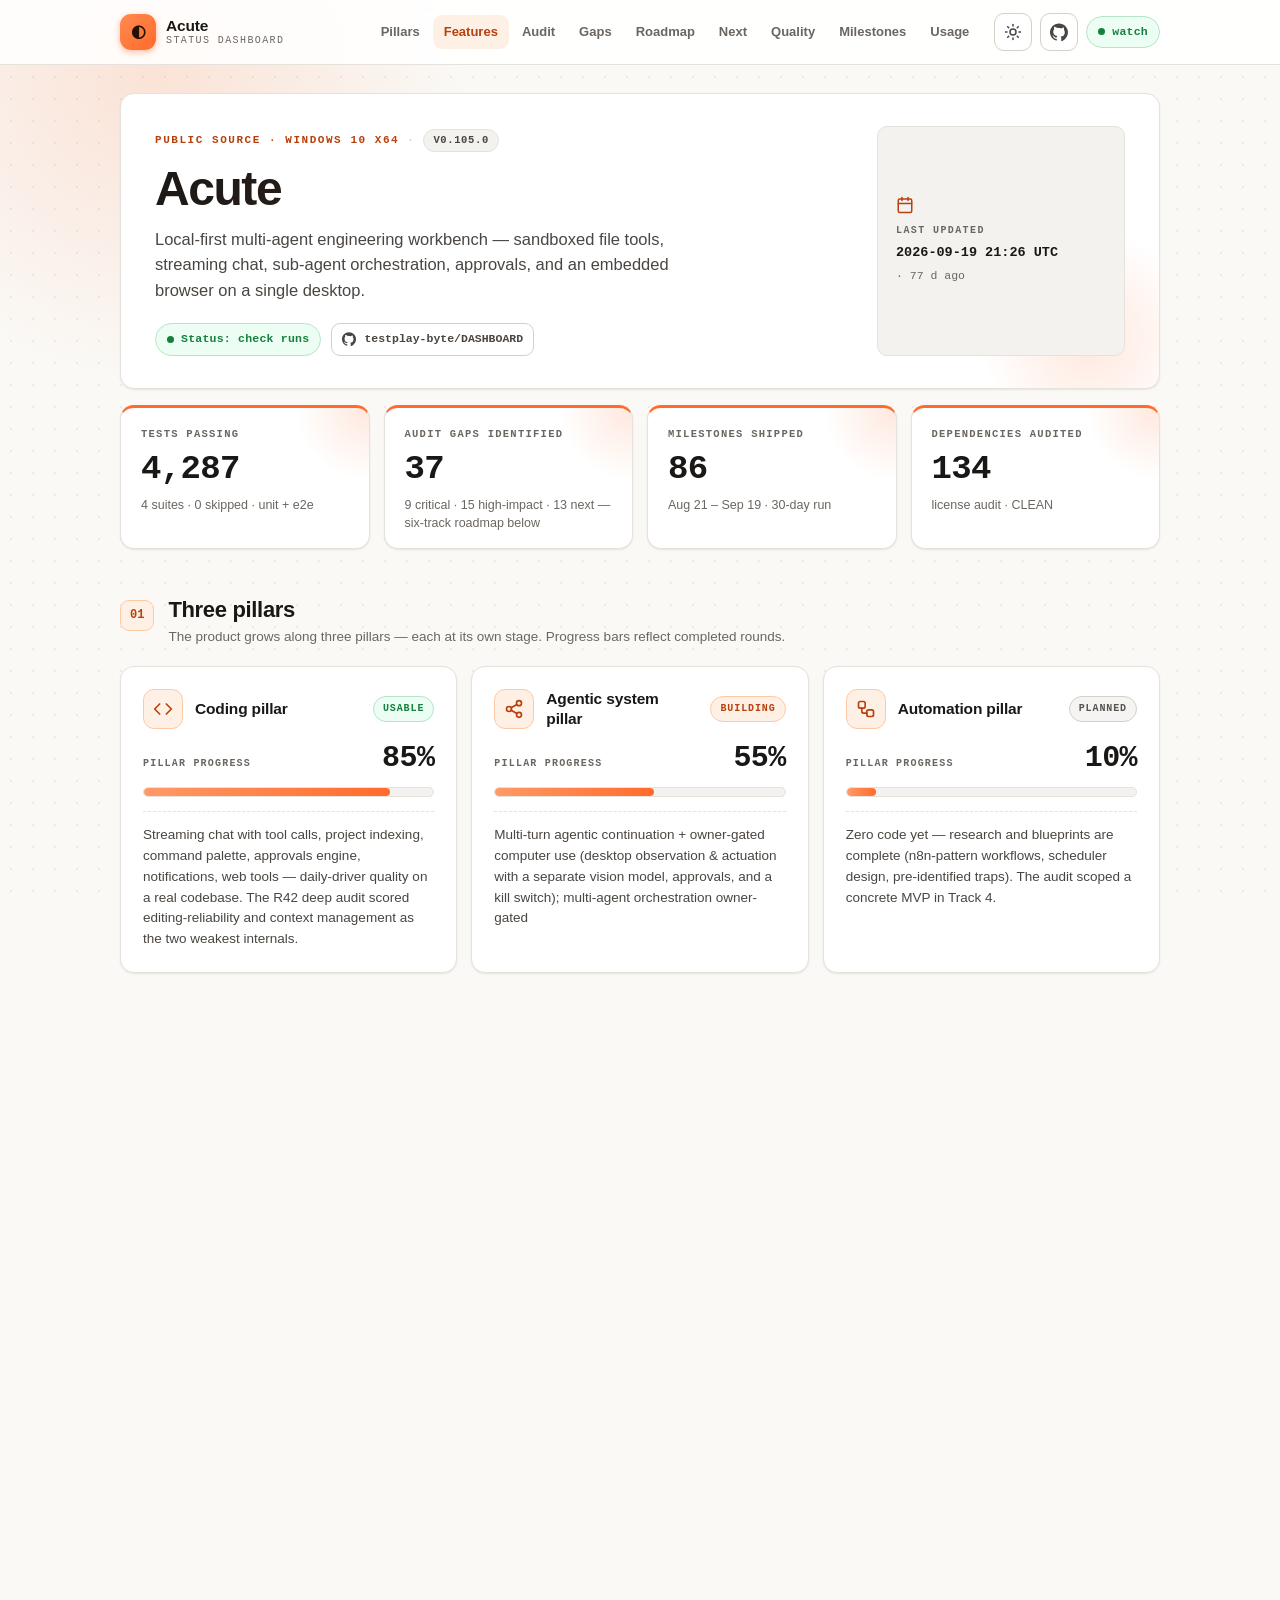
==== commit e478b1a5: "R112 truth-sync (the plan card): v0.106.0 published — remote access over the cloud relay (the one-ti" ====
--- a/index.html
+++ b/index.html
@@ -14,7 +14,7 @@
 <meta property="og:url" content="https://testplay-byte.github.io/DASHBOARD/">
 <link rel="canonical" href="https://testplay-byte.github.io/DASHBOARD/">
 <link rel="icon" href="data:image/svg+xml,%3Csvg%20xmlns%3D%22http%3A%2F%2Fwww.w3.org%2F2000%2Fsvg%22%20viewBox%3D%220%200%2064%2064%22%3E%3Crect%20width%3D%2264%22%20height%3D%2264%22%20rx%3D%2214%22%20fill%3D%22%23FF6B2C%22%2F%3E%3Ctext%20x%3D%2232%22%20y%3D%2245%22%20font-family%3D%22Menlo%2C%20Consolas%2C%20monospace%22%20font-size%3D%2234%22%20font-weight%3D%22700%22%20text-anchor%3D%22middle%22%20fill%3D%22%231f130a%22%3E%E2%97%90%3C%2Ftext%3E%3C%2Fsvg%3E">
-<link rel="stylesheet" href="assets/style.css?v=20260919t135927929z">
+<link rel="stylesheet" href="assets/style.css?v=20260919t212645626z">
 <script>
   // Apply persisted theme before paint to avoid a flash.
   (function () {
@@ -96,7 +96,7 @@
     <aside class="updated-box" aria-label="Last updated">
       <svg class="updated-icon" viewBox="0 0 24 24" fill="none" stroke="currentColor" stroke-width="2" stroke-linecap="round" stroke-linejoin="round" aria-hidden="true"><rect width="18" height="18" x="3" y="4" rx="2"/><path d="M16 2v4"/><path d="M8 2v4"/><path d="M3 10h18"/></svg>
       <span class="updated-label">Last updated</span>
-      <span class="updated-time">2026-09-19 13:59 UTC</span>
+      <span class="updated-time">2026-09-19 21:26 UTC</span>
       <span class="updated-relative" id="updated-relative"></span>
     </aside>
   </section>
@@ -115,7 +115,7 @@
       </article>
       <article class="stat-card card">
         <span class="stat-label">Milestones shipped</span>
-        <span class="stat-value"><span data-count="85">85</span></span>
+        <span class="stat-value"><span data-count="86">86</span></span>
         <span class="stat-sub">Aug 21 – Sep 19 · 30-day run</span>
       </article>
       <article class="stat-card card">
@@ -2459,8 +2459,8 @@
     <div class="now-card">
       <span class="now-label">Now</span>
       <div class="now-body">
-        <h3 class="now-title">R109 — the companion REBUILT in clay: the Android app&#39;s UI round + the live link (v0.105.0 published, 7/7 assets, latest-verified)</h3>
-        <p class="now-detail">The owner&#39;s v0.104.0 verdict (&#39;the UI of the application was trash&#39;) answered end to end: the full design system v2 (Clay Studio + liquid chrome, Manrope + JetBrains Mono, clay as shadow+form with chrome rationed to three surfaces), the floating bottom bar with 4-side margins and the spring indicator, large-title headers with the always-visible connection pill, the first-run setup wizard, the connect hub with pinch-zoom scanning + torch + full manual entry, the markdown transcript with the live streaming caret and expandable tool cards, the real Android keyboard handling (the composer never sinks under the keyboard again), the notifications SSE stream (bell + approvals badge, live), the flaky-TLS reliability fix (the &#39;host offline until rescan&#39; trap dead at the Kotlin root), the phone-side management surface (providers/models/agents/prompts/preferences + the usage dashboard + projects with session creation) guarded by the NEW desktop device-token blocklist, and the ARM64-only APK per the owner&#39;s ruling — 53.20 MiB, in-place updates over v0.104.0. The three next-round guides (Cloudflare anywhere-access, Firebase push, the multi-program architecture) ship in docs/guides/.</p>
+        <h3 class="now-title">R112 — remote access over the cloud relay: the anywhere-link + the disconnect loop killed at the root (v0.106.0 published, 7/7 assets, latest-verified)</h3>
+        <p class="now-detail">The owner&#39;s R110 walkthrough answered at the root: a ONE-TIME Cloudflare Worker (acute-relay.anikuta.workers.dev — production-verified 12/12 end-to-end through the real edge, free plan, no domain, self-updating via its own git repo) gives every desktop a permanent public endpoint; the desktop dials OUT (agent-core&#39;s cloud-connector: one WSS tunnel, 25s ping / 10s watchdog, 1s→60s jittered backoff, SSE frame bridging, never-fatal boot — enabled per program in Settings → Devices → the Remote access card); the PHONE CHANGED NOTHING (the pairing QR carries the relay automatically; the companion probes its ladder LAN-first, relay-last; a relay 503 is retryable, never an unpair). The #1 complaint — the disconnect loop — is dead on both sides of the wire: 10s &#39;: ping&#39; heartbeats on the SSE streams, 65s keep-alive where the server&#39;s old 5s ambush lived, two-cycle hysteresis + transition-gated debounced NetInfo wakes + non-overlapping 5s probes on the phone. Pairing polish: root-aware back arrow, one-line hero copy, the PIN shown after scan. The release round also caught CI-red the interrupted session left behind (the root tsc program covers agent-core/tests — the four R112 test files got type honesty) and honestly re-pinned the design ratchet (R2 1573→1591, the Devices tab&#39;s established chrome idiom). Suites: agent-core 2525/2525, root 4153/0, mobile 210/210.</p>
       </div>
       <span class="now-live"><span class="live-dot" aria-hidden="true"></span>current focus</span>
     </div>
@@ -2496,7 +2496,7 @@
       <div>
         <h2 id="quality-title">Quality</h2>
         <p class="section-desc">Every change is verified before it lands — tests, types, lint, licenses, CI. Reported honestly, including failures.</p>
-        <p class="quality-note">R109 (the companion-rebuilt round): the whole Android UI rebuilt on the Clay Studio + liquid-chrome design system; the reliability root fix (SSLException no longer masquerades as a pin mismatch — the probe ladder continues); the desktop-side device-token blocklist (8 new tests) so a paired phone can configure but never reveal keys, reset, drive terminals, or control the computer; the ARM64-only artifact per the owner&#39;s ruling (no universal APK). The release round also completed the interrupted session&#39;s tail: the dead placeholder removed, the round-109 evidence file + the owner&#39;s TEST CHECKLIST, and the tag landed only after both workflows went green on the exact release commit. Suites: 4095 root + 164 mobile + 16 launcher + 12 e2e.</p>
+        <p class="quality-note">R112 (the anywhere-link round): remote access over a one-time Cloudflare Worker + Durable Objects relay (production-verified 12/12; the WebSocketRequestResponsePair-is-a-GLOBAL lesson); the desktop cloud-connector with its Remote access card; the phone&#39;s zero-change LAN-first/relay-last ladder; the R110 #1 disconnect-loop root fixes on both sides (SSE heartbeats, 65s keep-alive, hysteresis + debounced NetInfo); pairing items #4/#5/#6; the release round&#39;s own catch: the root-typecheck honesty fix + the honest design-ratchet re-pin (R2 1591, per the R104 precedent).</p>
       </div>
     </header>
     <div class="quality-grid">
@@ -2549,7 +2549,7 @@
           <span class="check-icon icon-accent"><svg viewBox="0 0 24 24" fill="none" stroke="currentColor" stroke-width="2" stroke-linecap="round" stroke-linejoin="round" aria-hidden="true"><path d="M12 22c5.523 0 10-4.477 10-10S17.523 2 12 2 2 6.477 2 12s4.477 10 10 10z"/><path d="m9 12 2 2 4-4"/></svg></span>
           <div class="check-body">
             <span class="check-label">CI pipeline</span>
-            <span class="check-value ">GREEN — v0.105.0 tagged at 7720cd4 after CI + Mobile both green (the interrupted session recovered: the tagging had been waiting on CI since 12:03Z); v0.105.0 PUBLISHED (7/7 assets, latest-verified, the ARM64-only APK independently content-verified over ranged HTTP: Hermes bundle embedded at 4.98 MiB, arm64-v8a only at 25.92 MiB of native libs, 3 R8&#39;d dex)</span>
+            <span class="check-value ">GREEN — v0.106.0 tagged at bbef079 only after CI + Mobile verified green on both release commits (4b55500 + bbef079); the CI-red the interrupted session left (root tsc covers agent-core/tests) was caught and fixed same-round; v0.106.0 PUBLISHED (7/7 assets, latest-verified, zero drafts; the ARM64 APK independently content-verified over ranged HTTP: Hermes bundle embedded at 4.99 MiB, 3 R8&#39;d dex, arm64-v8a ONLY — no universal)</span>
             <span class="check-sub">red since R39 — Rust shell, fix queued (P0-1)</span>
           </div>
         </article>
@@ -3168,9 +3168,14 @@
           <span class="timeline-label">R108 — the companion actually runs (v0.104.0): the embedded-bundle release build, the 51 MB arm64 APK, the stable signing key, the boot trail + logcat filters, and the Clay rework (shadow+form)</span>
           
         </li>
+        <li class="timeline-item">
+          <span class="timeline-date">2026-09-19</span>
+          <span class="timeline-label">R109 — the companion rebuilt in clay (v0.105.0): the design system v2 + the floating bar + the setup wizard + the connect flow with pinch-zoom scanning + the markdown transcript + the keyboard fix + the live notifications stream + the phone-configures-desktop surface (with the device-token blocklist) + the ARM64-only APK</span>
+          
+        </li>
         <li class="timeline-item latest">
           <span class="timeline-date">2026-09-19</span>
-          <span class="timeline-label">R109 — the companion rebuilt in clay (v0.105.0): the design system v2 + the floating bar + the setup wizard + the connect flow with pinch-zoom scanning + the markdown transcript + the keyboard fix + the live notifications stream + the phone-configures-desktop surface (with the device-token blocklist) + the ARM64-only APK</span>
+          <span class="timeline-label">R112 — the nineteenth round (v0.106.0): remote access over the cloud relay (the one-time Worker at acute-relay.anikuta.workers.dev, the desktop connector&#39;s outbound tunnel, the phone&#39;s LAN-first/relay-last ladder) + the R110 #1 disconnect-loop root fixes on both sides of the wire + pairing-screen items #4/#5/#6 — suites 2525/4153/210 all green, 7/7 release assets, latest-verified</span>
           <span class="timeline-flag">latest</span>
         </li>
       </ol>
@@ -3265,12 +3270,12 @@
 
 <footer class="site-footer">
   <div class="container footer-inner">
-    <p class="footer-note">Generated 2026-09-19 13:59 UTC · curated public data only — no product source · Acute v0.105.0</p>
+    <p class="footer-note">Generated 2026-09-19 21:26 UTC · curated public data only — no product source · Acute v0.105.0</p>
     <a class="top-link" href="#top">Back to top ↑</a>
   </div>
 </footer>
 
-<script type="application/json" id="dash-data">{"buildIso":"2026-09-19T13:59:27.929Z","screenshots":{"rounds":[{"round":27,"date":"2026-08-24","url":"screenshots/round-27.zip","count":22,"size_kb":1338},{"round":28,"date":"2026-08-24","url":"screenshots/round-28.zip","count":8,"size_kb":675},{"round":29,"date":"2026-08-24","url":"screenshots/round-29.zip","count":8,"size_kb":1848,"scope":"Next.js showcase hub (browser-previewable on the sandbox dev port)"},{"round":30,"date":"2026-08-24","url":"screenshots/round-30.zip","count":9,"size_kb":418,"scope":"Real product testing (live streaming, sessions, sidebar)"},{"round":32,"date":"2026-08-24","url":"screenshots/round-32.zip","count":6,"size_kb":385,"scope":"Owner-designed UI implementation (live product testing)"},{"round":33,"date":"2026-08-24","url":"screenshots/round-33.zip","count":8,"size_kb":443,"scope":"Behavioral fixes + sidebar system (live product testing)"},{"round":34,"date":"2026-08-24","url":"screenshots/round-34.zip","count":9,"size_kb":814,"scope":"Multi-step proof + settings redesign"},{"round":35,"date":"2026-08-25","url":"screenshots/round-35.zip","count":7,"size_kb":617,"scope":"Thinking + interleaving proof"},{"round":36,"date":"2026-08-25","url":"screenshots/round-36.zip","count":8,"size_kb":673,"scope":"Sub-agent orchestration proof"},{"round":37,"date":"2026-08-25","url":"screenshots/round-37.zip","count":10,"size_kb":814,"scope":"Chat continuity (Working section) + provider rebuild + approvals"},{"round":50,"date":"2026-08-30","url":"screenshots/round-50.zip","count":2,"size_kb":247}],"total":97}}</script>
-<script src="assets/app.js?v=20260919t135927929z" defer></script>
+<script type="application/json" id="dash-data">{"buildIso":"2026-09-19T21:26:45.626Z","screenshots":{"rounds":[{"round":27,"date":"2026-08-24","url":"screenshots/round-27.zip","count":22,"size_kb":1338},{"round":28,"date":"2026-08-24","url":"screenshots/round-28.zip","count":8,"size_kb":675},{"round":29,"date":"2026-08-24","url":"screenshots/round-29.zip","count":8,"size_kb":1848,"scope":"Next.js showcase hub (browser-previewable on the sandbox dev port)"},{"round":30,"date":"2026-08-24","url":"screenshots/round-30.zip","count":9,"size_kb":418,"scope":"Real product testing (live streaming, sessions, sidebar)"},{"round":32,"date":"2026-08-24","url":"screenshots/round-32.zip","count":6,"size_kb":385,"scope":"Owner-designed UI implementation (live product testing)"},{"round":33,"date":"2026-08-24","url":"screenshots/round-33.zip","count":8,"size_kb":443,"scope":"Behavioral fixes + sidebar system (live product testing)"},{"round":34,"date":"2026-08-24","url":"screenshots/round-34.zip","count":9,"size_kb":814,"scope":"Multi-step proof + settings redesign"},{"round":35,"date":"2026-08-25","url":"screenshots/round-35.zip","count":7,"size_kb":617,"scope":"Thinking + interleaving proof"},{"round":36,"date":"2026-08-25","url":"screenshots/round-36.zip","count":8,"size_kb":673,"scope":"Sub-agent orchestration proof"},{"round":37,"date":"2026-08-25","url":"screenshots/round-37.zip","count":10,"size_kb":814,"scope":"Chat continuity (Working section) + provider rebuild + approvals"},{"round":50,"date":"2026-08-30","url":"screenshots/round-50.zip","count":2,"size_kb":247}],"total":97}}</script>
+<script src="assets/app.js?v=20260919t212645626z" defer></script>
 </body>
 </html>
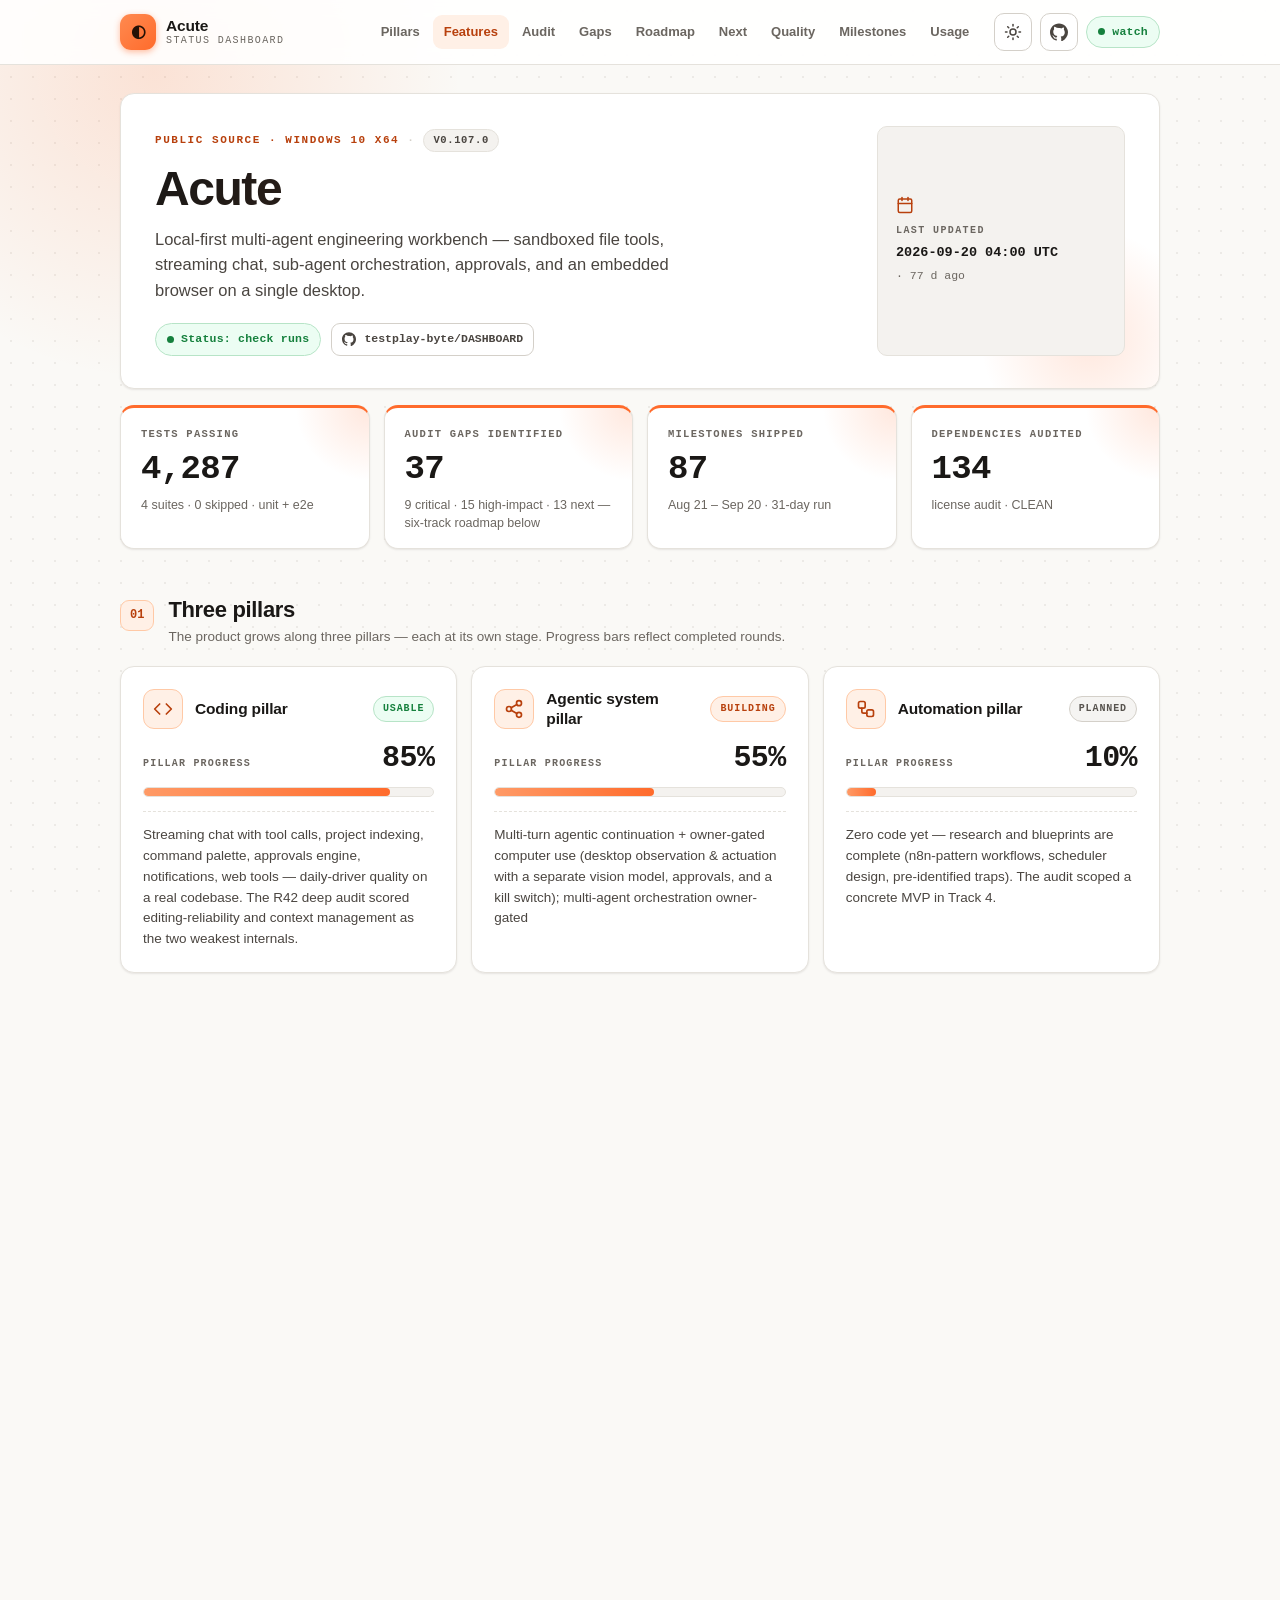
==== commit ec655bb9: "R113 truth-sync (the plan card): v0.107.0 published — live sync between every device (the events bus" ====
--- a/index.html
+++ b/index.html
@@ -14,7 +14,7 @@
 <meta property="og:url" content="https://testplay-byte.github.io/DASHBOARD/">
 <link rel="canonical" href="https://testplay-byte.github.io/DASHBOARD/">
 <link rel="icon" href="data:image/svg+xml,%3Csvg%20xmlns%3D%22http%3A%2F%2Fwww.w3.org%2F2000%2Fsvg%22%20viewBox%3D%220%200%2064%2064%22%3E%3Crect%20width%3D%2264%22%20height%3D%2264%22%20rx%3D%2214%22%20fill%3D%22%23FF6B2C%22%2F%3E%3Ctext%20x%3D%2232%22%20y%3D%2245%22%20font-family%3D%22Menlo%2C%20Consolas%2C%20monospace%22%20font-size%3D%2234%22%20font-weight%3D%22700%22%20text-anchor%3D%22middle%22%20fill%3D%22%231f130a%22%3E%E2%97%90%3C%2Ftext%3E%3C%2Fsvg%3E">
-<link rel="stylesheet" href="assets/style.css?v=20260919t212645626z">
+<link rel="stylesheet" href="assets/style.css?v=20260920t040025945z">
 <script>
   // Apply persisted theme before paint to avoid a flash.
   (function () {
@@ -79,7 +79,7 @@
       <div class="hero-eyebrow">
         <span class="hero-availability">Public source · Windows 10 x64</span>
         <span class="hero-dot" aria-hidden="true">·</span>
-        <span class="hero-version">v0.105.0</span>
+        <span class="hero-version">v0.107.0</span>
       </div>
       <h1 id="hero-title">Acute</h1>
       <p class="tagline">Local-first multi-agent engineering workbench — sandboxed file tools, streaming chat, sub-agent orchestration, approvals, and an embedded browser on a single desktop.</p>
@@ -96,7 +96,7 @@
     <aside class="updated-box" aria-label="Last updated">
       <svg class="updated-icon" viewBox="0 0 24 24" fill="none" stroke="currentColor" stroke-width="2" stroke-linecap="round" stroke-linejoin="round" aria-hidden="true"><rect width="18" height="18" x="3" y="4" rx="2"/><path d="M16 2v4"/><path d="M8 2v4"/><path d="M3 10h18"/></svg>
       <span class="updated-label">Last updated</span>
-      <span class="updated-time">2026-09-19 21:26 UTC</span>
+      <span class="updated-time">2026-09-20 04:00 UTC</span>
       <span class="updated-relative" id="updated-relative"></span>
     </aside>
   </section>
@@ -115,8 +115,8 @@
       </article>
       <article class="stat-card card">
         <span class="stat-label">Milestones shipped</span>
-        <span class="stat-value"><span data-count="86">86</span></span>
-        <span class="stat-sub">Aug 21 – Sep 19 · 30-day run</span>
+        <span class="stat-value"><span data-count="87">87</span></span>
+        <span class="stat-sub">Aug 21 – Sep 20 · 31-day run</span>
       </article>
       <article class="stat-card card">
         <span class="stat-label">Dependencies audited</span>
@@ -2459,8 +2459,8 @@
     <div class="now-card">
       <span class="now-label">Now</span>
       <div class="now-body">
-        <h3 class="now-title">R112 — remote access over the cloud relay: the anywhere-link + the disconnect loop killed at the root (v0.106.0 published, 7/7 assets, latest-verified)</h3>
-        <p class="now-detail">The owner&#39;s R110 walkthrough answered at the root: a ONE-TIME Cloudflare Worker (acute-relay.anikuta.workers.dev — production-verified 12/12 end-to-end through the real edge, free plan, no domain, self-updating via its own git repo) gives every desktop a permanent public endpoint; the desktop dials OUT (agent-core&#39;s cloud-connector: one WSS tunnel, 25s ping / 10s watchdog, 1s→60s jittered backoff, SSE frame bridging, never-fatal boot — enabled per program in Settings → Devices → the Remote access card); the PHONE CHANGED NOTHING (the pairing QR carries the relay automatically; the companion probes its ladder LAN-first, relay-last; a relay 503 is retryable, never an unpair). The #1 complaint — the disconnect loop — is dead on both sides of the wire: 10s &#39;: ping&#39; heartbeats on the SSE streams, 65s keep-alive where the server&#39;s old 5s ambush lived, two-cycle hysteresis + transition-gated debounced NetInfo wakes + non-overlapping 5s probes on the phone. Pairing polish: root-aware back arrow, one-line hero copy, the PIN shown after scan. The release round also caught CI-red the interrupted session left behind (the root tsc program covers agent-core/tests — the four R112 test files got type honesty) and honestly re-pinned the design ratchet (R2 1573→1591, the Devices tab&#39;s established chrome idiom). Suites: agent-core 2525/2525, root 4153/0, mobile 210/210.</p>
+        <h3 class="now-title">R113 — live sync between every device: the events stream + the Projects-first shells + the phone&#39;s chat replica (v0.107.0 published, 7/7 assets, latest-verified)</h3>
+        <p class="now-detail">The owner&#39;s post-v0.106.0 test feedback, all ten items answered: (1) THE BIG ONE — content now updates in live view everywhere. A backend events bus fans every change out one SSE subscription per client (GET /api/v1/events/stream: hello/session/turn/project/settings frames, 10s ping): a turn started on ANY device streams its live frames — thinking, tool runs, the caret, queue chips — to every other connected screen through the SAME reducers each client already used for its own turns (own stream always wins; the mirror survives the initiator&#39;s death). No more switching sessions and back. (2) Appearance + settings propagate live: the theme flips on the phone and the PC shifts within a moment (server-backed appearance domain, echo-guarded), and every settings save broadcasts to open screens on every device. (3) Providers show YOUR configured inventory first (&#39;Your providers&#39; above the catalog tier, on both clients; the server tells the truth per row with a pool-aware hasKey). (4) The Sessions screen is gone by the owner&#39;s ruling — the phone&#39;s tabs are home·projects·approvals·dashboard·settings with a real project detail screen; the desktop&#39;s dead sessions-screen source deleted and ProjectView rows open their session directly. (5) The giant page headers deleted on every screen, both platforms. (6) The phone&#39;s chat screen is a real replica: the composer carries operation mode, model selection, thinking level, the context ring, attach/upload, and @-project-file mention; the transcript renders images (full-screen viewer), question cards, todo cards, and sub-agent cards; the keyboard never covers the composer. (7) The prompt discipline round: argument-hygiene + benign-exit rules grounded in the OMP roadmap + opencode/aider/cline research, skills in a consistent envelope — the 24,000-char prompt budget held without a bump. Suites: agent-core 2570/2570, root vitest 4255/4255, mobile 332/332; all local gates green (tsc, eslint, build, e2e 12/12, license, docs:check 241/0); remote CI + Mobile verified green before the tag, Release + Mobile tag runs green on it.</p>
       </div>
       <span class="now-live"><span class="live-dot" aria-hidden="true"></span>current focus</span>
     </div>
@@ -2496,7 +2496,7 @@
       <div>
         <h2 id="quality-title">Quality</h2>
         <p class="section-desc">Every change is verified before it lands — tests, types, lint, licenses, CI. Reported honestly, including failures.</p>
-        <p class="quality-note">R112 (the anywhere-link round): remote access over a one-time Cloudflare Worker + Durable Objects relay (production-verified 12/12; the WebSocketRequestResponsePair-is-a-GLOBAL lesson); the desktop cloud-connector with its Remote access card; the phone&#39;s zero-change LAN-first/relay-last ladder; the R110 #1 disconnect-loop root fixes on both sides (SSE heartbeats, 65s keep-alive, hysteresis + debounced NetInfo); pairing items #4/#5/#6; the release round&#39;s own catch: the root-typecheck honesty fix + the honest design-ratchet re-pin (R2 1591, per the R104 precedent).</p>
+        <p class="quality-note">R113 (the live-sync round): the events fan-out backbone (agent-core&#39;s events bus + GET /events/stream with turn-frame mirroring pre-serialization) + both clients consuming it (the desktop&#39;s EventStreamStarter/stream-store remote mirror; the phone&#39;s events controller + applyLiveFrame remote turns) + server-backed appearance + providers configured-first + the Projects-first shells + the phone&#39;s composer/transcript replica + the prompt discipline round. The round also survived four infra-timeout interruptions with the verify-don&#39;t-rewrite finisher pattern (every interruption&#39;s work verified line-by-line before it landed).</p>
       </div>
     </header>
     <div class="quality-grid">
@@ -2549,7 +2549,7 @@
           <span class="check-icon icon-accent"><svg viewBox="0 0 24 24" fill="none" stroke="currentColor" stroke-width="2" stroke-linecap="round" stroke-linejoin="round" aria-hidden="true"><path d="M12 22c5.523 0 10-4.477 10-10S17.523 2 12 2 2 6.477 2 12s4.477 10 10 10z"/><path d="m9 12 2 2 4-4"/></svg></span>
           <div class="check-body">
             <span class="check-label">CI pipeline</span>
-            <span class="check-value ">GREEN — v0.106.0 tagged at bbef079 only after CI + Mobile verified green on both release commits (4b55500 + bbef079); the CI-red the interrupted session left (root tsc covers agent-core/tests) was caught and fixed same-round; v0.106.0 PUBLISHED (7/7 assets, latest-verified, zero drafts; the ARM64 APK independently content-verified over ranged HTTP: Hermes bundle embedded at 4.99 MiB, 3 R8&#39;d dex, arm64-v8a ONLY — no universal)</span>
+            <span class="check-value ">GREEN — v0.107.0 tagged at 516600f only after CI + Mobile verified green on the push (516600f); Release + Mobile tag runs green on the tag; v0.107.0 PUBLISHED (release 392303219, latest, 7/7 assets: six desktop + the ARM64 APK independently content-verified over ranged HTTP — Hermes bundle embedded, 3 R8&#39;d dex, arm64-v8a ONLY, 1236 entries). Local matrix at the bump tree: root vitest 4255/4255 (243 files), agent-core 2570/2570, mobile 332/332 + tsc clean, ROOT tsc + eslint clean, build green (mermaid chunk ok), e2e 12/12, license:audit clean (299 prod deps), docs:check 241/0.</span>
             <span class="check-sub">red since R39 — Rust shell, fix queued (P0-1)</span>
           </div>
         </article>
@@ -3173,9 +3173,14 @@
           <span class="timeline-label">R109 — the companion rebuilt in clay (v0.105.0): the design system v2 + the floating bar + the setup wizard + the connect flow with pinch-zoom scanning + the markdown transcript + the keyboard fix + the live notifications stream + the phone-configures-desktop surface (with the device-token blocklist) + the ARM64-only APK</span>
           
         </li>
-        <li class="timeline-item latest">
+        <li class="timeline-item">
           <span class="timeline-date">2026-09-19</span>
           <span class="timeline-label">R112 — the nineteenth round (v0.106.0): remote access over the cloud relay (the one-time Worker at acute-relay.anikuta.workers.dev, the desktop connector&#39;s outbound tunnel, the phone&#39;s LAN-first/relay-last ladder) + the R110 #1 disconnect-loop root fixes on both sides of the wire + pairing-screen items #4/#5/#6 — suites 2525/4153/210 all green, 7/7 release assets, latest-verified</span>
+          
+        </li>
+        <li class="timeline-item latest">
+          <span class="timeline-date">2026-09-20</span>
+          <span class="timeline-label">R113 — the twentieth round (v0.107.0): live sync between every device (the events bus + GET /events/stream consumed by both clients — remote turns stream live through the same reducers, appearance + settings propagate) + the space-honest shells (the phone&#39;s Sessions tab merged into Projects, the desktop&#39;s page headers deleted) + the phone&#39;s chat replica (the composer control row, the rich transcript cards, the keyboard fix) + providers configured-first + the prompt discipline round — suites 2570/4255/332 all green, 7/7 release assets, latest-verified</span>
           <span class="timeline-flag">latest</span>
         </li>
       </ol>
@@ -3270,12 +3275,12 @@
 
 <footer class="site-footer">
   <div class="container footer-inner">
-    <p class="footer-note">Generated 2026-09-19 21:26 UTC · curated public data only — no product source · Acute v0.105.0</p>
+    <p class="footer-note">Generated 2026-09-20 04:00 UTC · curated public data only — no product source · Acute v0.107.0</p>
     <a class="top-link" href="#top">Back to top ↑</a>
   </div>
 </footer>
 
-<script type="application/json" id="dash-data">{"buildIso":"2026-09-19T21:26:45.626Z","screenshots":{"rounds":[{"round":27,"date":"2026-08-24","url":"screenshots/round-27.zip","count":22,"size_kb":1338},{"round":28,"date":"2026-08-24","url":"screenshots/round-28.zip","count":8,"size_kb":675},{"round":29,"date":"2026-08-24","url":"screenshots/round-29.zip","count":8,"size_kb":1848,"scope":"Next.js showcase hub (browser-previewable on the sandbox dev port)"},{"round":30,"date":"2026-08-24","url":"screenshots/round-30.zip","count":9,"size_kb":418,"scope":"Real product testing (live streaming, sessions, sidebar)"},{"round":32,"date":"2026-08-24","url":"screenshots/round-32.zip","count":6,"size_kb":385,"scope":"Owner-designed UI implementation (live product testing)"},{"round":33,"date":"2026-08-24","url":"screenshots/round-33.zip","count":8,"size_kb":443,"scope":"Behavioral fixes + sidebar system (live product testing)"},{"round":34,"date":"2026-08-24","url":"screenshots/round-34.zip","count":9,"size_kb":814,"scope":"Multi-step proof + settings redesign"},{"round":35,"date":"2026-08-25","url":"screenshots/round-35.zip","count":7,"size_kb":617,"scope":"Thinking + interleaving proof"},{"round":36,"date":"2026-08-25","url":"screenshots/round-36.zip","count":8,"size_kb":673,"scope":"Sub-agent orchestration proof"},{"round":37,"date":"2026-08-25","url":"screenshots/round-37.zip","count":10,"size_kb":814,"scope":"Chat continuity (Working section) + provider rebuild + approvals"},{"round":50,"date":"2026-08-30","url":"screenshots/round-50.zip","count":2,"size_kb":247}],"total":97}}</script>
-<script src="assets/app.js?v=20260919t212645626z" defer></script>
+<script type="application/json" id="dash-data">{"buildIso":"2026-09-20T04:00:25.945Z","screenshots":{"rounds":[{"round":27,"date":"2026-08-24","url":"screenshots/round-27.zip","count":22,"size_kb":1338},{"round":28,"date":"2026-08-24","url":"screenshots/round-28.zip","count":8,"size_kb":675},{"round":29,"date":"2026-08-24","url":"screenshots/round-29.zip","count":8,"size_kb":1848,"scope":"Next.js showcase hub (browser-previewable on the sandbox dev port)"},{"round":30,"date":"2026-08-24","url":"screenshots/round-30.zip","count":9,"size_kb":418,"scope":"Real product testing (live streaming, sessions, sidebar)"},{"round":32,"date":"2026-08-24","url":"screenshots/round-32.zip","count":6,"size_kb":385,"scope":"Owner-designed UI implementation (live product testing)"},{"round":33,"date":"2026-08-24","url":"screenshots/round-33.zip","count":8,"size_kb":443,"scope":"Behavioral fixes + sidebar system (live product testing)"},{"round":34,"date":"2026-08-24","url":"screenshots/round-34.zip","count":9,"size_kb":814,"scope":"Multi-step proof + settings redesign"},{"round":35,"date":"2026-08-25","url":"screenshots/round-35.zip","count":7,"size_kb":617,"scope":"Thinking + interleaving proof"},{"round":36,"date":"2026-08-25","url":"screenshots/round-36.zip","count":8,"size_kb":673,"scope":"Sub-agent orchestration proof"},{"round":37,"date":"2026-08-25","url":"screenshots/round-37.zip","count":10,"size_kb":814,"scope":"Chat continuity (Working section) + provider rebuild + approvals"},{"round":50,"date":"2026-08-30","url":"screenshots/round-50.zip","count":2,"size_kb":247}],"total":97}}</script>
+<script src="assets/app.js?v=20260920t040025945z" defer></script>
 </body>
 </html>
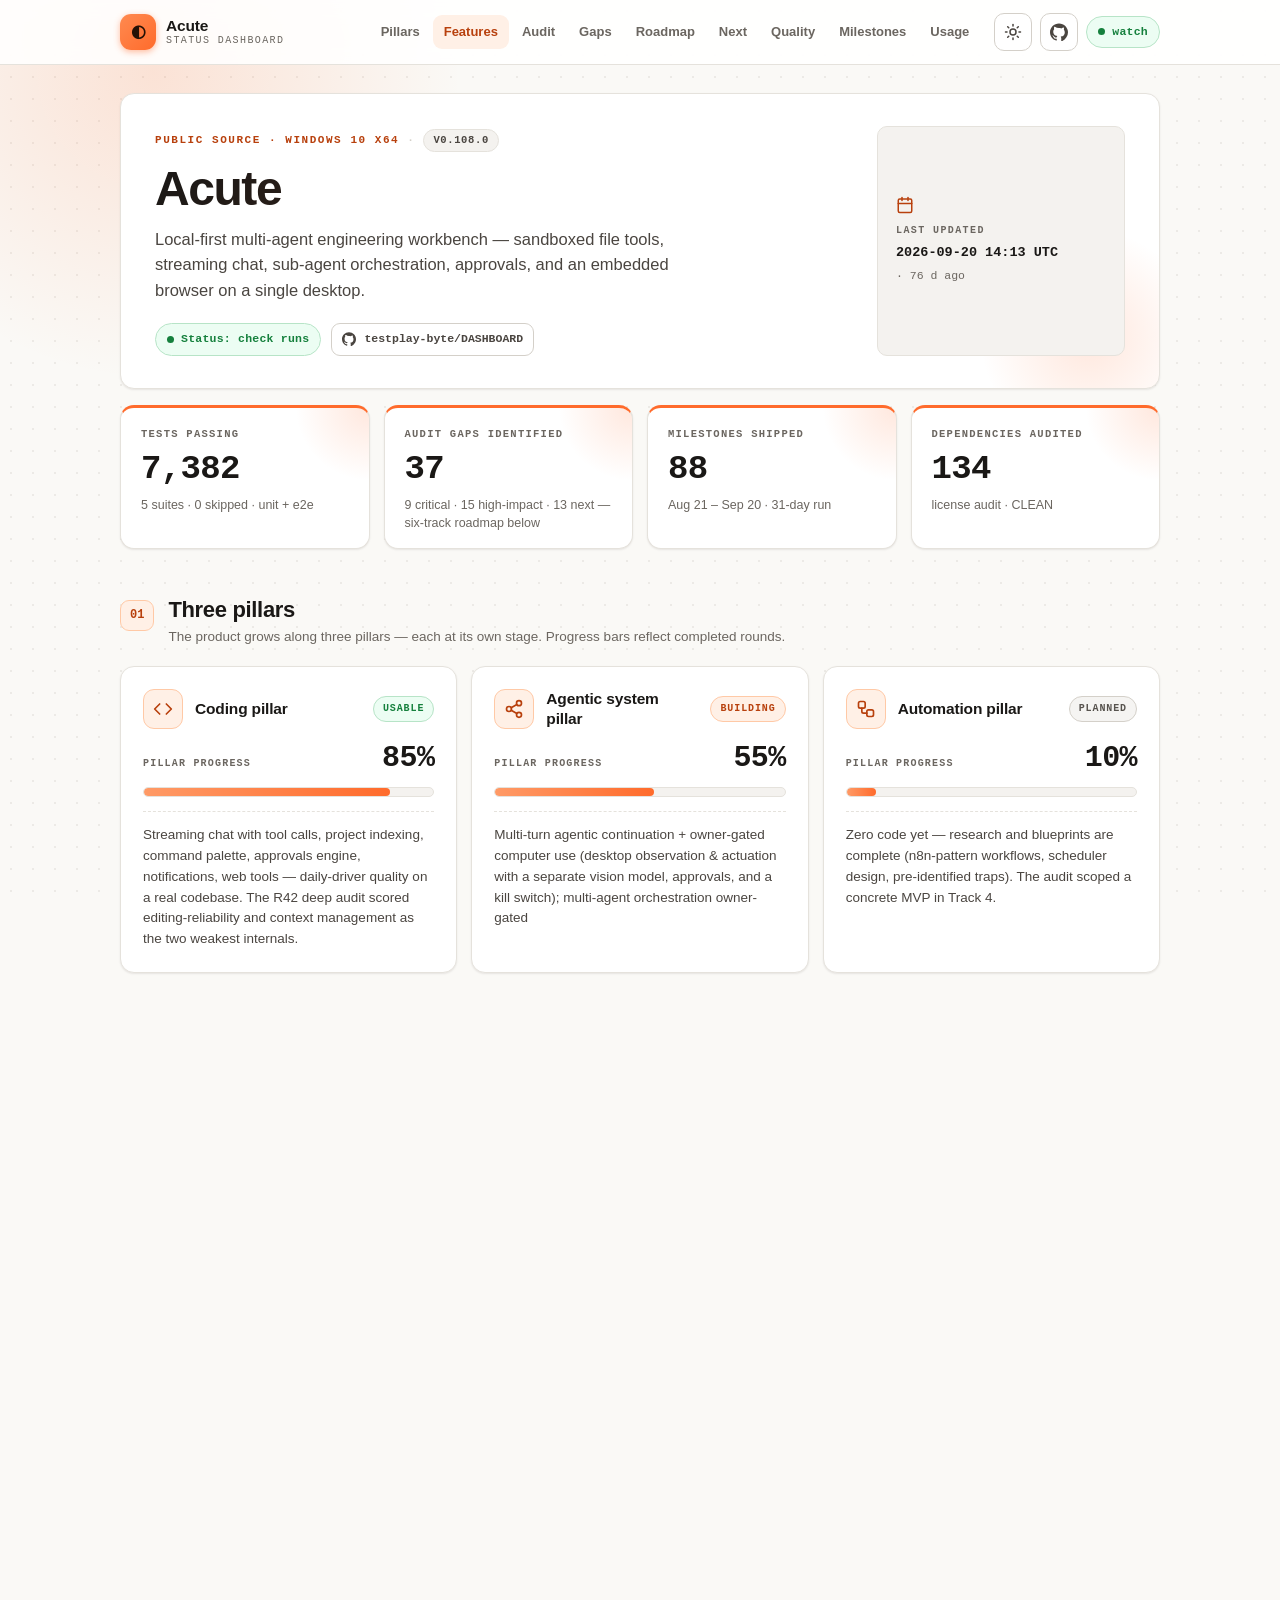
==== commit cae0c60f: "R114 truth-sync: v0.108.0 published — every menu works (the systemic sheet fix), live sync everywher" ====
--- a/index.html
+++ b/index.html
@@ -14,7 +14,7 @@
 <meta property="og:url" content="https://testplay-byte.github.io/DASHBOARD/">
 <link rel="canonical" href="https://testplay-byte.github.io/DASHBOARD/">
 <link rel="icon" href="data:image/svg+xml,%3Csvg%20xmlns%3D%22http%3A%2F%2Fwww.w3.org%2F2000%2Fsvg%22%20viewBox%3D%220%200%2064%2064%22%3E%3Crect%20width%3D%2264%22%20height%3D%2264%22%20rx%3D%2214%22%20fill%3D%22%23FF6B2C%22%2F%3E%3Ctext%20x%3D%2232%22%20y%3D%2245%22%20font-family%3D%22Menlo%2C%20Consolas%2C%20monospace%22%20font-size%3D%2234%22%20font-weight%3D%22700%22%20text-anchor%3D%22middle%22%20fill%3D%22%231f130a%22%3E%E2%97%90%3C%2Ftext%3E%3C%2Fsvg%3E">
-<link rel="stylesheet" href="assets/style.css?v=20260920t040025945z">
+<link rel="stylesheet" href="assets/style.css?v=20260920t141319554z">
 <script>
   // Apply persisted theme before paint to avoid a flash.
   (function () {
@@ -79,7 +79,7 @@
       <div class="hero-eyebrow">
         <span class="hero-availability">Public source · Windows 10 x64</span>
         <span class="hero-dot" aria-hidden="true">·</span>
-        <span class="hero-version">v0.107.0</span>
+        <span class="hero-version">v0.108.0</span>
       </div>
       <h1 id="hero-title">Acute</h1>
       <p class="tagline">Local-first multi-agent engineering workbench — sandboxed file tools, streaming chat, sub-agent orchestration, approvals, and an embedded browser on a single desktop.</p>
@@ -96,7 +96,7 @@
     <aside class="updated-box" aria-label="Last updated">
       <svg class="updated-icon" viewBox="0 0 24 24" fill="none" stroke="currentColor" stroke-width="2" stroke-linecap="round" stroke-linejoin="round" aria-hidden="true"><rect width="18" height="18" x="3" y="4" rx="2"/><path d="M16 2v4"/><path d="M8 2v4"/><path d="M3 10h18"/></svg>
       <span class="updated-label">Last updated</span>
-      <span class="updated-time">2026-09-20 04:00 UTC</span>
+      <span class="updated-time">2026-09-20 14:13 UTC</span>
       <span class="updated-relative" id="updated-relative"></span>
     </aside>
   </section>
@@ -105,8 +105,8 @@
   <section class="stats-grid reveal" aria-label="Key numbers">
       <article class="stat-card card">
         <span class="stat-label">Tests passing</span>
-        <span class="stat-value"><span data-count="4287">4287</span></span>
-        <span class="stat-sub">4 suites · 0 skipped · unit + e2e</span>
+        <span class="stat-value"><span data-count="7382">7382</span></span>
+        <span class="stat-sub">5 suites · 0 skipped · unit + e2e</span>
       </article>
       <article class="stat-card card">
         <span class="stat-label">Audit gaps identified</span>
@@ -115,7 +115,7 @@
       </article>
       <article class="stat-card card">
         <span class="stat-label">Milestones shipped</span>
-        <span class="stat-value"><span data-count="87">87</span></span>
+        <span class="stat-value"><span data-count="88">88</span></span>
         <span class="stat-sub">Aug 21 – Sep 20 · 31-day run</span>
       </article>
       <article class="stat-card card">
@@ -2459,8 +2459,8 @@
     <div class="now-card">
       <span class="now-label">Now</span>
       <div class="now-body">
-        <h3 class="now-title">R113 — live sync between every device: the events stream + the Projects-first shells + the phone&#39;s chat replica (v0.107.0 published, 7/7 assets, latest-verified)</h3>
-        <p class="now-detail">The owner&#39;s post-v0.106.0 test feedback, all ten items answered: (1) THE BIG ONE — content now updates in live view everywhere. A backend events bus fans every change out one SSE subscription per client (GET /api/v1/events/stream: hello/session/turn/project/settings frames, 10s ping): a turn started on ANY device streams its live frames — thinking, tool runs, the caret, queue chips — to every other connected screen through the SAME reducers each client already used for its own turns (own stream always wins; the mirror survives the initiator&#39;s death). No more switching sessions and back. (2) Appearance + settings propagate live: the theme flips on the phone and the PC shifts within a moment (server-backed appearance domain, echo-guarded), and every settings save broadcasts to open screens on every device. (3) Providers show YOUR configured inventory first (&#39;Your providers&#39; above the catalog tier, on both clients; the server tells the truth per row with a pool-aware hasKey). (4) The Sessions screen is gone by the owner&#39;s ruling — the phone&#39;s tabs are home·projects·approvals·dashboard·settings with a real project detail screen; the desktop&#39;s dead sessions-screen source deleted and ProjectView rows open their session directly. (5) The giant page headers deleted on every screen, both platforms. (6) The phone&#39;s chat screen is a real replica: the composer carries operation mode, model selection, thinking level, the context ring, attach/upload, and @-project-file mention; the transcript renders images (full-screen viewer), question cards, todo cards, and sub-agent cards; the keyboard never covers the composer. (7) The prompt discipline round: argument-hygiene + benign-exit rules grounded in the OMP roadmap + opencode/aider/cline research, skills in a consistent envelope — the 24,000-char prompt budget held without a bump. Suites: agent-core 2570/2570, root vitest 4255/4255, mobile 332/332; all local gates green (tsc, eslint, build, e2e 12/12, license, docs:check 241/0); remote CI + Mobile verified green before the tag, Release + Mobile tag runs green on it.</p>
+        <h3 class="now-title">R114 — every menu works, live sync everywhere, the honest transcript (v0.108.0 published, 7/7 assets, latest-verified, APK content-checked)</h3>
+        <p class="now-detail">The owner&#39;s post-v0.107.0 walkthrough feedback, every item answered: (1) THE HEADLINE — every bottom-sheet menu on the phone rendered as a title row and an X (model picker, mode sheet, New Project, all of them); the root was ONE layout bug (Android Yoga collapses a flex:1 scroller inside a content-sized panel) and one pixel clamp fixed every menu at once. (2) Live sync, everywhere it was still missing: mode + model changes propagate the moment they&#39;re saved (a session meta frame on the events stream; the session&#39;s model now lives on the SERVER — migration 0041, three-tier prepareTurn), and a new turn.started frame fires before anything else so the OTHER device shows it&#39;s working instantly — send from the phone and the PC&#39;s send button flips to Stop/Queue with a remote bubble + resolved model + Thinking placeholder; send from the PC and the phone&#39;s transcript opens the live turn immediately. Chat prefs (density, text size, timestamps, tool activity) joined the synced appearance domain. (3) The honest transcript on the phone: the model pill names the model the next turn will actually run (never a lying &#39;Auto&#39;), an animated Thinking placeholder stands in until first output, skill reads are one quiet line, file writes show a LIVE streaming preview (tool-input-delta consumed), terminal commands carry their output tails, screenshots render (a wire-shape fix). (4) The phone&#39;s shell: chromeless tab roots (no titles/bell/status pill), a colder-white clay substrate, the color-coded dashboard (stacked in/out bars + per-model hues + toned tiles + gridlines), projects that expand inline (the accordion — no page navigation, honest status labels: open/done/stopped), a real New Project folder browser over the filesystem, and a New Session naming sheet. (5) Vision always-on: a model marked vision-capable can ALWAYS see (the &#39;off&#39; mode retired; the choice is only WHICH model looks), and the separate-model picker lists only configured vision-capable models. (6) The phone owns its inventory: full Models &amp; Providers management — custom providers, the masked key pool with per-slot test, saved-model CRUD (add from catalog or custom, edit caps incl. the vision flag, hide/show, delete, per-model test). A read-only defect audit verified 24/25 complaints landed with file:line evidence; its three findings shipped as R114-g.</p>
       </div>
       <span class="now-live"><span class="live-dot" aria-hidden="true"></span>current focus</span>
     </div>
@@ -2506,19 +2506,28 @@
         <div class="suite-row">
           <div class="suite-head">
             <span class="suite-name">root vitest</span>
-            <span class="suite-count"><strong data-count="4095">4095</strong> tests</span>
-          </div>
-          <div class="bar suite-bar" role="progressbar" aria-valuenow="4095" aria-valuemin="0" aria-valuemax="4095" aria-label="root vitest test count relative to largest suite">
+            <span class="suite-count"><strong data-count="4315">4315</strong> tests</span>
+          </div>
+          <div class="bar suite-bar" role="progressbar" aria-valuenow="4315" aria-valuemin="0" aria-valuemax="4315" aria-label="root vitest test count relative to largest suite">
             <div class="bar-fill" data-progress="100" style="--w:100%"></div>
+          </div>
+        </div>
+        <div class="suite-row">
+          <div class="suite-head">
+            <span class="suite-name">agent-core (vitest)</span>
+            <span class="suite-count"><strong data-count="2608">2608</strong> tests</span>
+          </div>
+          <div class="bar suite-bar" role="progressbar" aria-valuenow="2608" aria-valuemin="0" aria-valuemax="4315" aria-label="agent-core (vitest) test count relative to largest suite">
+            <div class="bar-fill" data-progress="60" style="--w:60%"></div>
           </div>
         </div>
         <div class="suite-row">
           <div class="suite-head">
             <span class="suite-name">mobile (jest)</span>
-            <span class="suite-count"><strong data-count="164">164</strong> tests</span>
-          </div>
-          <div class="bar suite-bar" role="progressbar" aria-valuenow="164" aria-valuemin="0" aria-valuemax="4095" aria-label="mobile (jest) test count relative to largest suite">
-            <div class="bar-fill" data-progress="4" style="--w:4%"></div>
+            <span class="suite-count"><strong data-count="431">431</strong> tests</span>
+          </div>
+          <div class="bar suite-bar" role="progressbar" aria-valuenow="431" aria-valuemin="0" aria-valuemax="4315" aria-label="mobile (jest) test count relative to largest suite">
+            <div class="bar-fill" data-progress="10" style="--w:10%"></div>
           </div>
         </div>
         <div class="suite-row">
@@ -2526,7 +2535,7 @@
             <span class="suite-name">sidecar e2e</span>
             <span class="suite-count"><strong data-count="12">12</strong> tests</span>
           </div>
-          <div class="bar suite-bar" role="progressbar" aria-valuenow="12" aria-valuemin="0" aria-valuemax="4095" aria-label="sidecar e2e test count relative to largest suite">
+          <div class="bar suite-bar" role="progressbar" aria-valuenow="12" aria-valuemin="0" aria-valuemax="4315" aria-label="sidecar e2e test count relative to largest suite">
             <div class="bar-fill" data-progress="3" style="--w:3%"></div>
           </div>
         </div>
@@ -2535,13 +2544,13 @@
             <span class="suite-name">launcher (python unittest)</span>
             <span class="suite-count"><strong data-count="16">16</strong> tests</span>
           </div>
-          <div class="bar suite-bar" role="progressbar" aria-valuenow="16" aria-valuemin="0" aria-valuemax="4095" aria-label="launcher (python unittest) test count relative to largest suite">
+          <div class="bar suite-bar" role="progressbar" aria-valuenow="16" aria-valuemin="0" aria-valuemax="4315" aria-label="launcher (python unittest) test count relative to largest suite">
             <div class="bar-fill" data-progress="3" style="--w:3%"></div>
           </div>
         </div>
         <div class="suites-total">
           <span>Total</span>
-          <strong class="mono"><span data-count="4287">4287</span> tests passing · <span data-count="0">0</span> skipped</strong>
+          <strong class="mono"><span data-count="7382">7382</span> tests passing · <span data-count="0">0</span> skipped</strong>
         </div>
       </article>
       <div class="checks-col">
@@ -2549,7 +2558,7 @@
           <span class="check-icon icon-accent"><svg viewBox="0 0 24 24" fill="none" stroke="currentColor" stroke-width="2" stroke-linecap="round" stroke-linejoin="round" aria-hidden="true"><path d="M12 22c5.523 0 10-4.477 10-10S17.523 2 12 2 2 6.477 2 12s4.477 10 10 10z"/><path d="m9 12 2 2 4-4"/></svg></span>
           <div class="check-body">
             <span class="check-label">CI pipeline</span>
-            <span class="check-value ">GREEN — v0.107.0 tagged at 516600f only after CI + Mobile verified green on the push (516600f); Release + Mobile tag runs green on the tag; v0.107.0 PUBLISHED (release 392303219, latest, 7/7 assets: six desktop + the ARM64 APK independently content-verified over ranged HTTP — Hermes bundle embedded, 3 R8&#39;d dex, arm64-v8a ONLY, 1236 entries). Local matrix at the bump tree: root vitest 4255/4255 (243 files), agent-core 2570/2570, mobile 332/332 + tsc clean, ROOT tsc + eslint clean, build green (mermaid chunk ok), e2e 12/12, license:audit clean (299 prod deps), docs:check 241/0.</span>
+            <span class="check-value ">GREEN — v0.108.0 tagged at 1368395 only after CI + Mobile APK verified green on the push; Release + Mobile tag runs green on the tag; v0.108.0 PUBLISHED (release 392448917, latest, 7/7 assets: six desktop + the ARM64 APK independently content-verified over ranged HTTP — Hermes bundle embedded, 3 R8&#39;d dex, arm64-v8a ONLY, 1236 entries). Local matrix at the final tree: root vitest 4315/4315 (242 files), agent-core 2608/2608 (136 files), mobile 431/431 (20 suites) + tsc clean, ROOT tsc + eslint clean, docs:check 242/0, version:check 7/7 at 0.108.0. Per-wave gates: R114-b agent-core 2570→2608; R114-c mobile 332→347; R114-d 347→388; R114-e root 4255→4315; R114-f 388→430; R114-g audit fixes 431.</span>
             <span class="check-sub">red since R39 — Rust shell, fix queued (P0-1)</span>
           </div>
         </article>
@@ -3178,9 +3187,14 @@
           <span class="timeline-label">R112 — the nineteenth round (v0.106.0): remote access over the cloud relay (the one-time Worker at acute-relay.anikuta.workers.dev, the desktop connector&#39;s outbound tunnel, the phone&#39;s LAN-first/relay-last ladder) + the R110 #1 disconnect-loop root fixes on both sides of the wire + pairing-screen items #4/#5/#6 — suites 2525/4153/210 all green, 7/7 release assets, latest-verified</span>
           
         </li>
+        <li class="timeline-item">
+          <span class="timeline-date">2026-09-20</span>
+          <span class="timeline-label">R113 — the twentieth round (v0.107.0): live sync between every device (the events bus + GET /events/stream consumed by both clients — remote turns stream live through the same reducers, appearance + settings propagate) + the space-honest shells (the phone&#39;s Sessions tab merged into Projects, the desktop&#39;s page headers deleted) + the phone&#39;s chat replica (the composer control row, the rich transcript cards, the keyboard fix) + providers configured-first + the prompt discipline round — suites 2570/4255/332 all green, 7/7 release assets, latest-verified</span>
+          
+        </li>
         <li class="timeline-item latest">
           <span class="timeline-date">2026-09-20</span>
-          <span class="timeline-label">R113 — the twentieth round (v0.107.0): live sync between every device (the events bus + GET /events/stream consumed by both clients — remote turns stream live through the same reducers, appearance + settings propagate) + the space-honest shells (the phone&#39;s Sessions tab merged into Projects, the desktop&#39;s page headers deleted) + the phone&#39;s chat replica (the composer control row, the rich transcript cards, the keyboard fix) + providers configured-first + the prompt discipline round — suites 2570/4255/332 all green, 7/7 release assets, latest-verified</span>
+          <span class="timeline-label">R114 — the twenty-first round (v0.108.0): every bottom menu works (the systemic sheet fix) + live sync everywhere it was missing (meta frames + turn.started + the server-side selected model — instant cross-device busy state, mode/model/chat-prefs propagation) + the honest phone transcript (thinking placeholder, per-tool cards with the streaming write preview, screenshots fixed) + the phone owns its inventory (custom providers, the key pool, saved-model CRUD) + vision always-on for marked models (&#39;off&#39; retired) — suites 2608/4315/431 all green, 7/7 release assets, latest-verified, APK content-checked</span>
           <span class="timeline-flag">latest</span>
         </li>
       </ol>
@@ -3275,12 +3289,12 @@
 
 <footer class="site-footer">
   <div class="container footer-inner">
-    <p class="footer-note">Generated 2026-09-20 04:00 UTC · curated public data only — no product source · Acute v0.107.0</p>
+    <p class="footer-note">Generated 2026-09-20 14:13 UTC · curated public data only — no product source · Acute v0.108.0</p>
     <a class="top-link" href="#top">Back to top ↑</a>
   </div>
 </footer>
 
-<script type="application/json" id="dash-data">{"buildIso":"2026-09-20T04:00:25.945Z","screenshots":{"rounds":[{"round":27,"date":"2026-08-24","url":"screenshots/round-27.zip","count":22,"size_kb":1338},{"round":28,"date":"2026-08-24","url":"screenshots/round-28.zip","count":8,"size_kb":675},{"round":29,"date":"2026-08-24","url":"screenshots/round-29.zip","count":8,"size_kb":1848,"scope":"Next.js showcase hub (browser-previewable on the sandbox dev port)"},{"round":30,"date":"2026-08-24","url":"screenshots/round-30.zip","count":9,"size_kb":418,"scope":"Real product testing (live streaming, sessions, sidebar)"},{"round":32,"date":"2026-08-24","url":"screenshots/round-32.zip","count":6,"size_kb":385,"scope":"Owner-designed UI implementation (live product testing)"},{"round":33,"date":"2026-08-24","url":"screenshots/round-33.zip","count":8,"size_kb":443,"scope":"Behavioral fixes + sidebar system (live product testing)"},{"round":34,"date":"2026-08-24","url":"screenshots/round-34.zip","count":9,"size_kb":814,"scope":"Multi-step proof + settings redesign"},{"round":35,"date":"2026-08-25","url":"screenshots/round-35.zip","count":7,"size_kb":617,"scope":"Thinking + interleaving proof"},{"round":36,"date":"2026-08-25","url":"screenshots/round-36.zip","count":8,"size_kb":673,"scope":"Sub-agent orchestration proof"},{"round":37,"date":"2026-08-25","url":"screenshots/round-37.zip","count":10,"size_kb":814,"scope":"Chat continuity (Working section) + provider rebuild + approvals"},{"round":50,"date":"2026-08-30","url":"screenshots/round-50.zip","count":2,"size_kb":247}],"total":97}}</script>
-<script src="assets/app.js?v=20260920t040025945z" defer></script>
+<script type="application/json" id="dash-data">{"buildIso":"2026-09-20T14:13:19.554Z","screenshots":{"rounds":[{"round":27,"date":"2026-08-24","url":"screenshots/round-27.zip","count":22,"size_kb":1338},{"round":28,"date":"2026-08-24","url":"screenshots/round-28.zip","count":8,"size_kb":675},{"round":29,"date":"2026-08-24","url":"screenshots/round-29.zip","count":8,"size_kb":1848,"scope":"Next.js showcase hub (browser-previewable on the sandbox dev port)"},{"round":30,"date":"2026-08-24","url":"screenshots/round-30.zip","count":9,"size_kb":418,"scope":"Real product testing (live streaming, sessions, sidebar)"},{"round":32,"date":"2026-08-24","url":"screenshots/round-32.zip","count":6,"size_kb":385,"scope":"Owner-designed UI implementation (live product testing)"},{"round":33,"date":"2026-08-24","url":"screenshots/round-33.zip","count":8,"size_kb":443,"scope":"Behavioral fixes + sidebar system (live product testing)"},{"round":34,"date":"2026-08-24","url":"screenshots/round-34.zip","count":9,"size_kb":814,"scope":"Multi-step proof + settings redesign"},{"round":35,"date":"2026-08-25","url":"screenshots/round-35.zip","count":7,"size_kb":617,"scope":"Thinking + interleaving proof"},{"round":36,"date":"2026-08-25","url":"screenshots/round-36.zip","count":8,"size_kb":673,"scope":"Sub-agent orchestration proof"},{"round":37,"date":"2026-08-25","url":"screenshots/round-37.zip","count":10,"size_kb":814,"scope":"Chat continuity (Working section) + provider rebuild + approvals"},{"round":50,"date":"2026-08-30","url":"screenshots/round-50.zip","count":2,"size_kb":247}],"total":97}}</script>
+<script src="assets/app.js?v=20260920t141319554z" defer></script>
 </body>
 </html>
